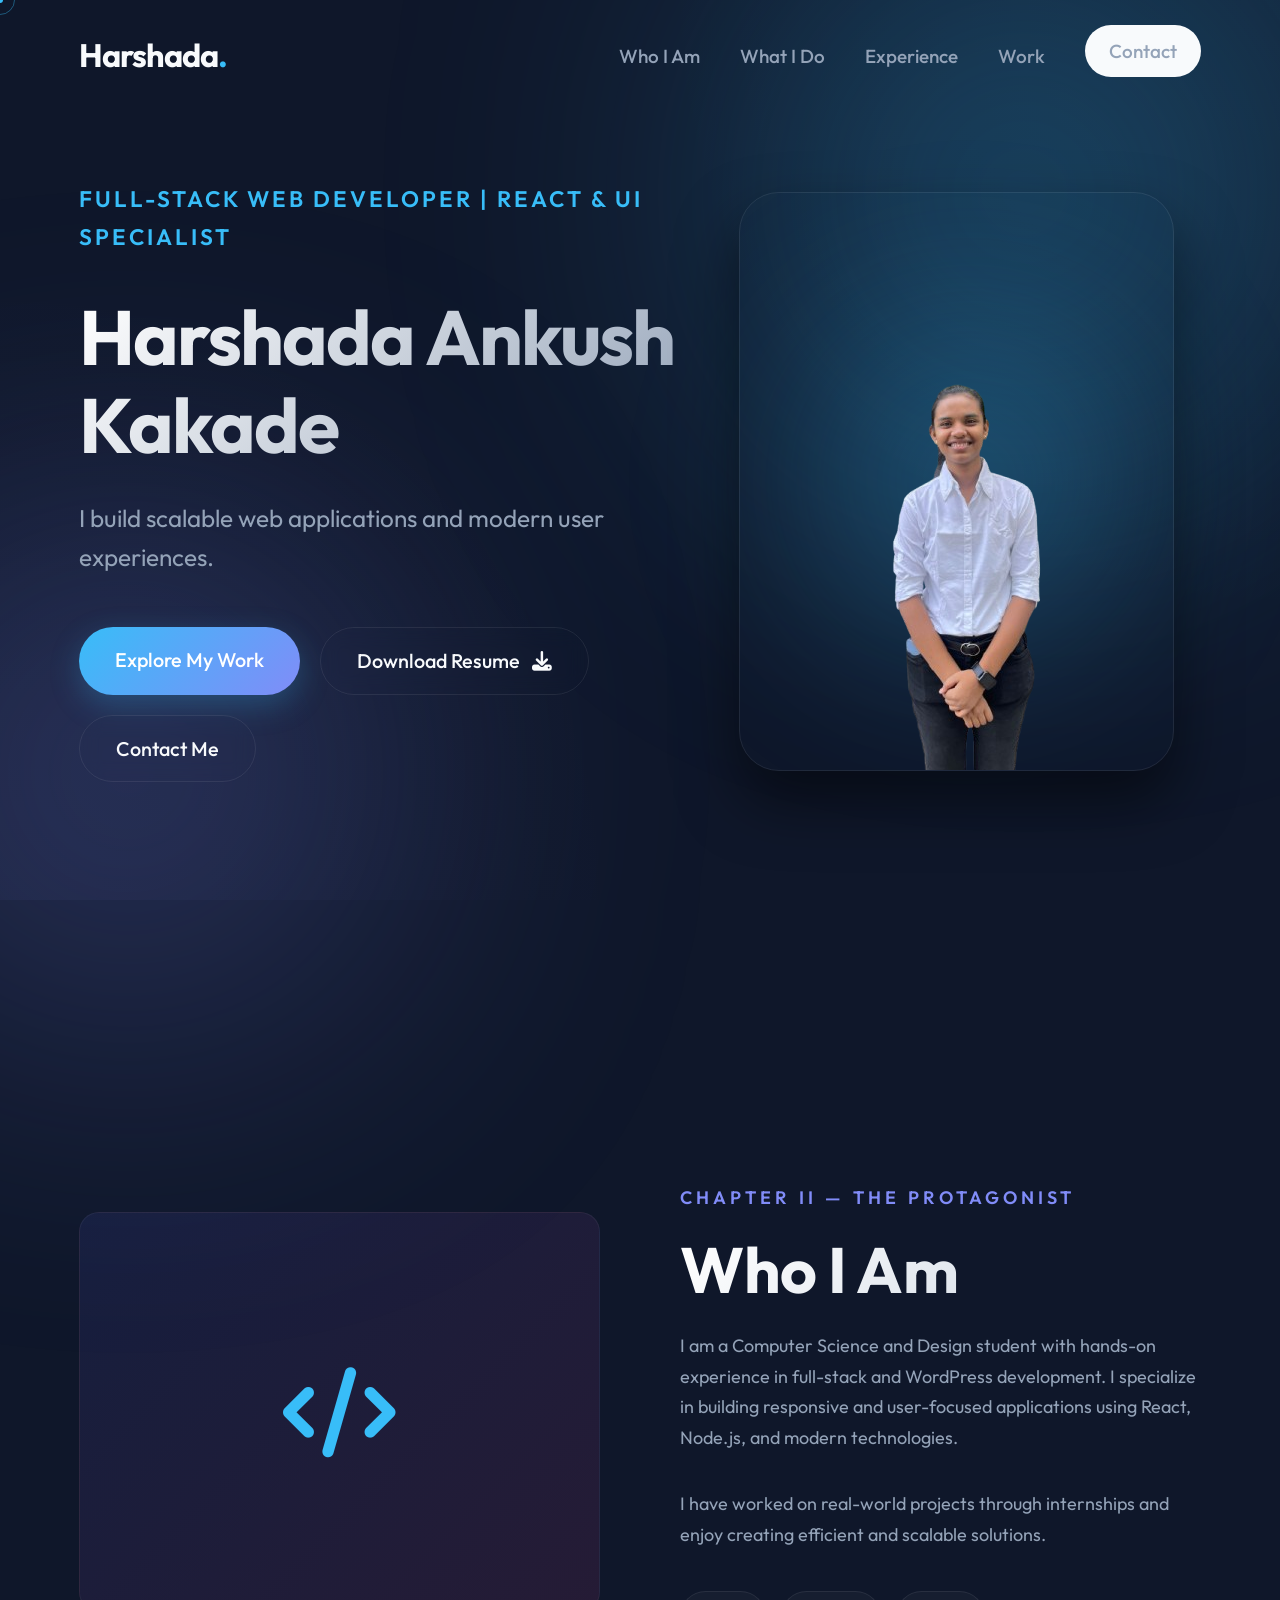
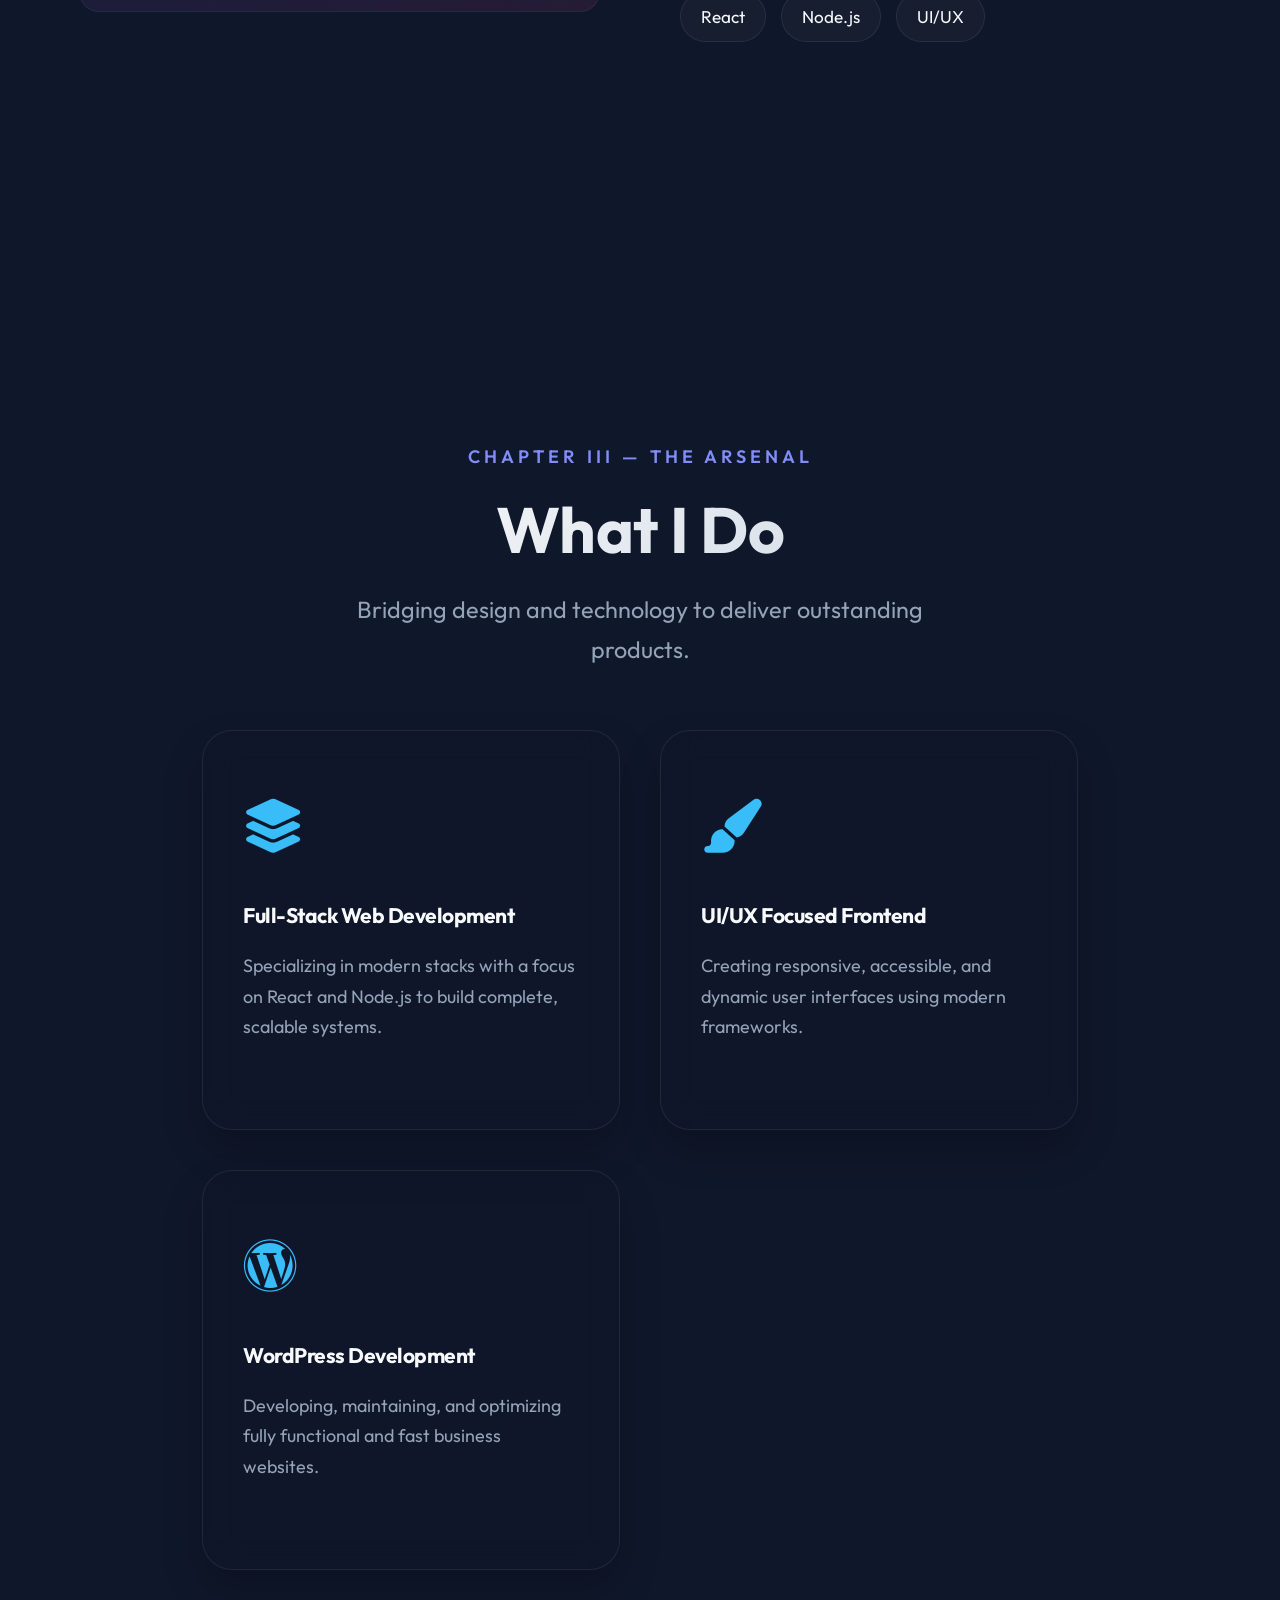
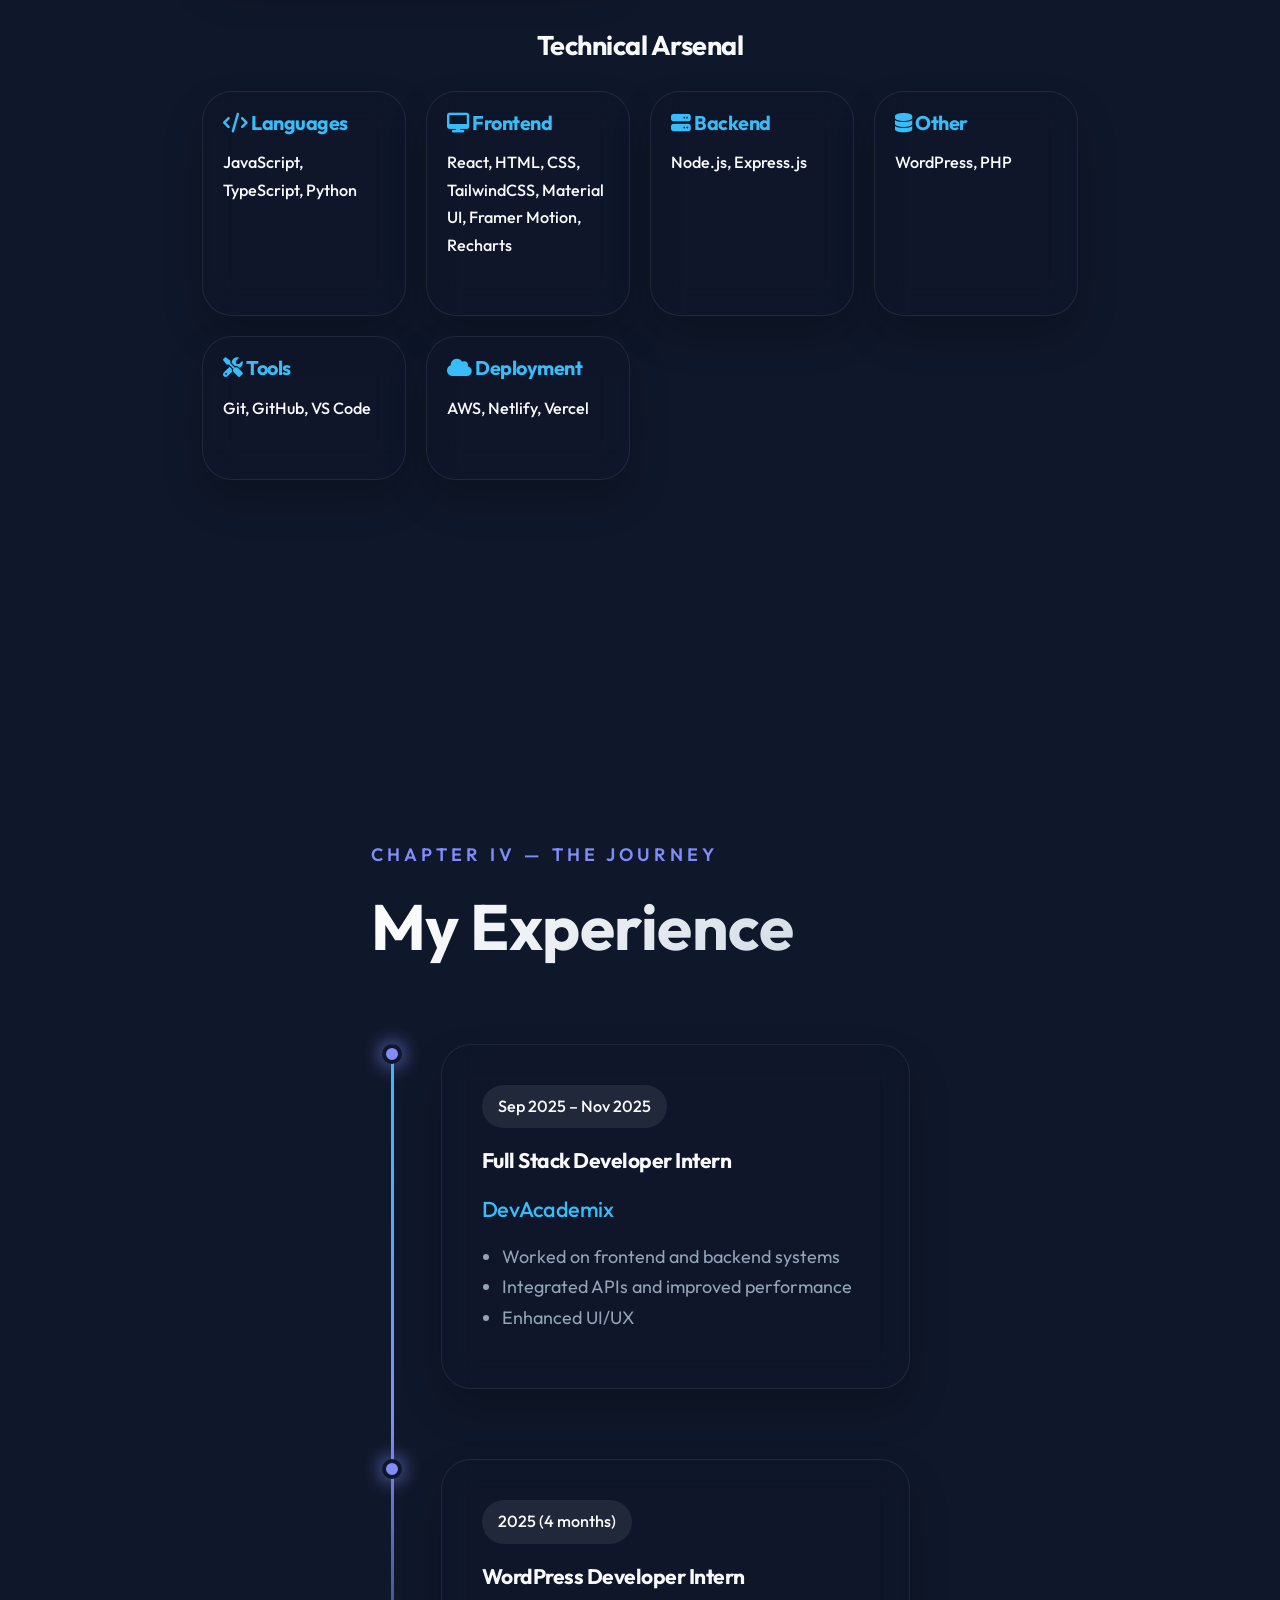
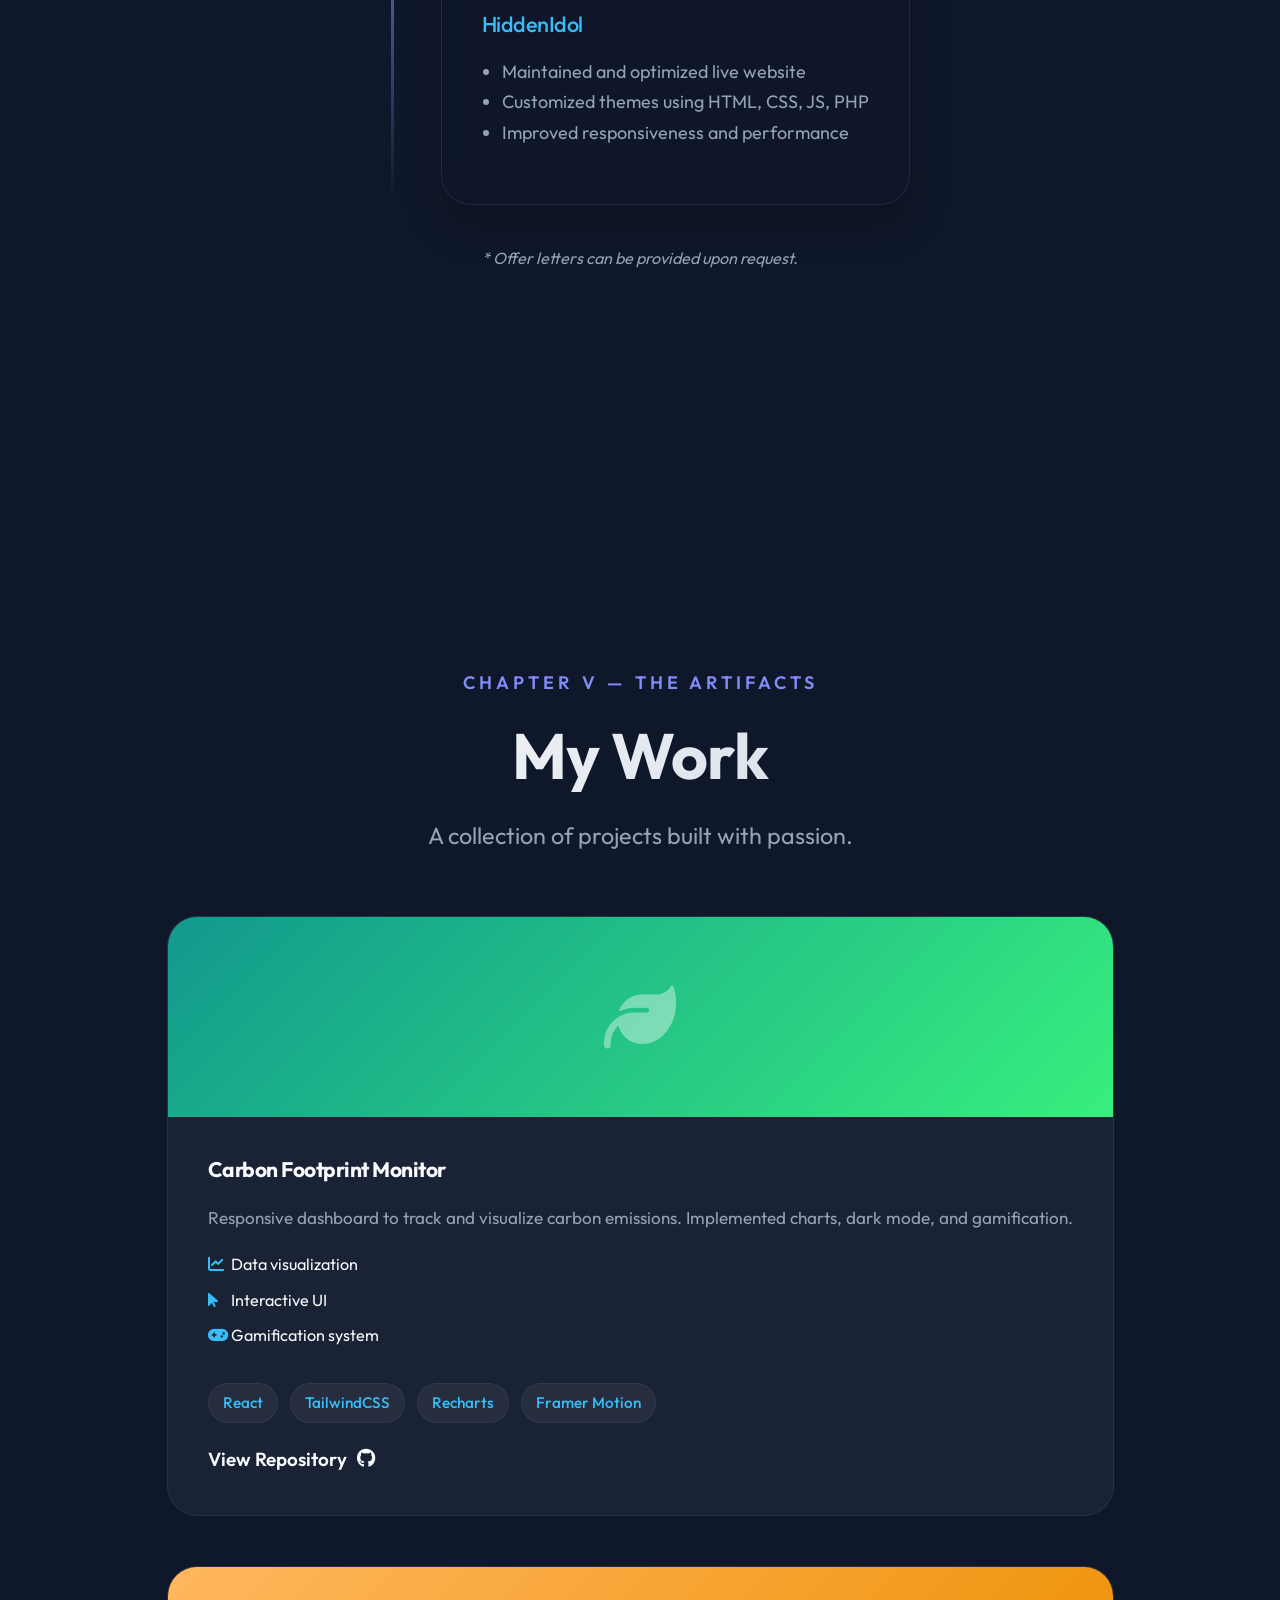
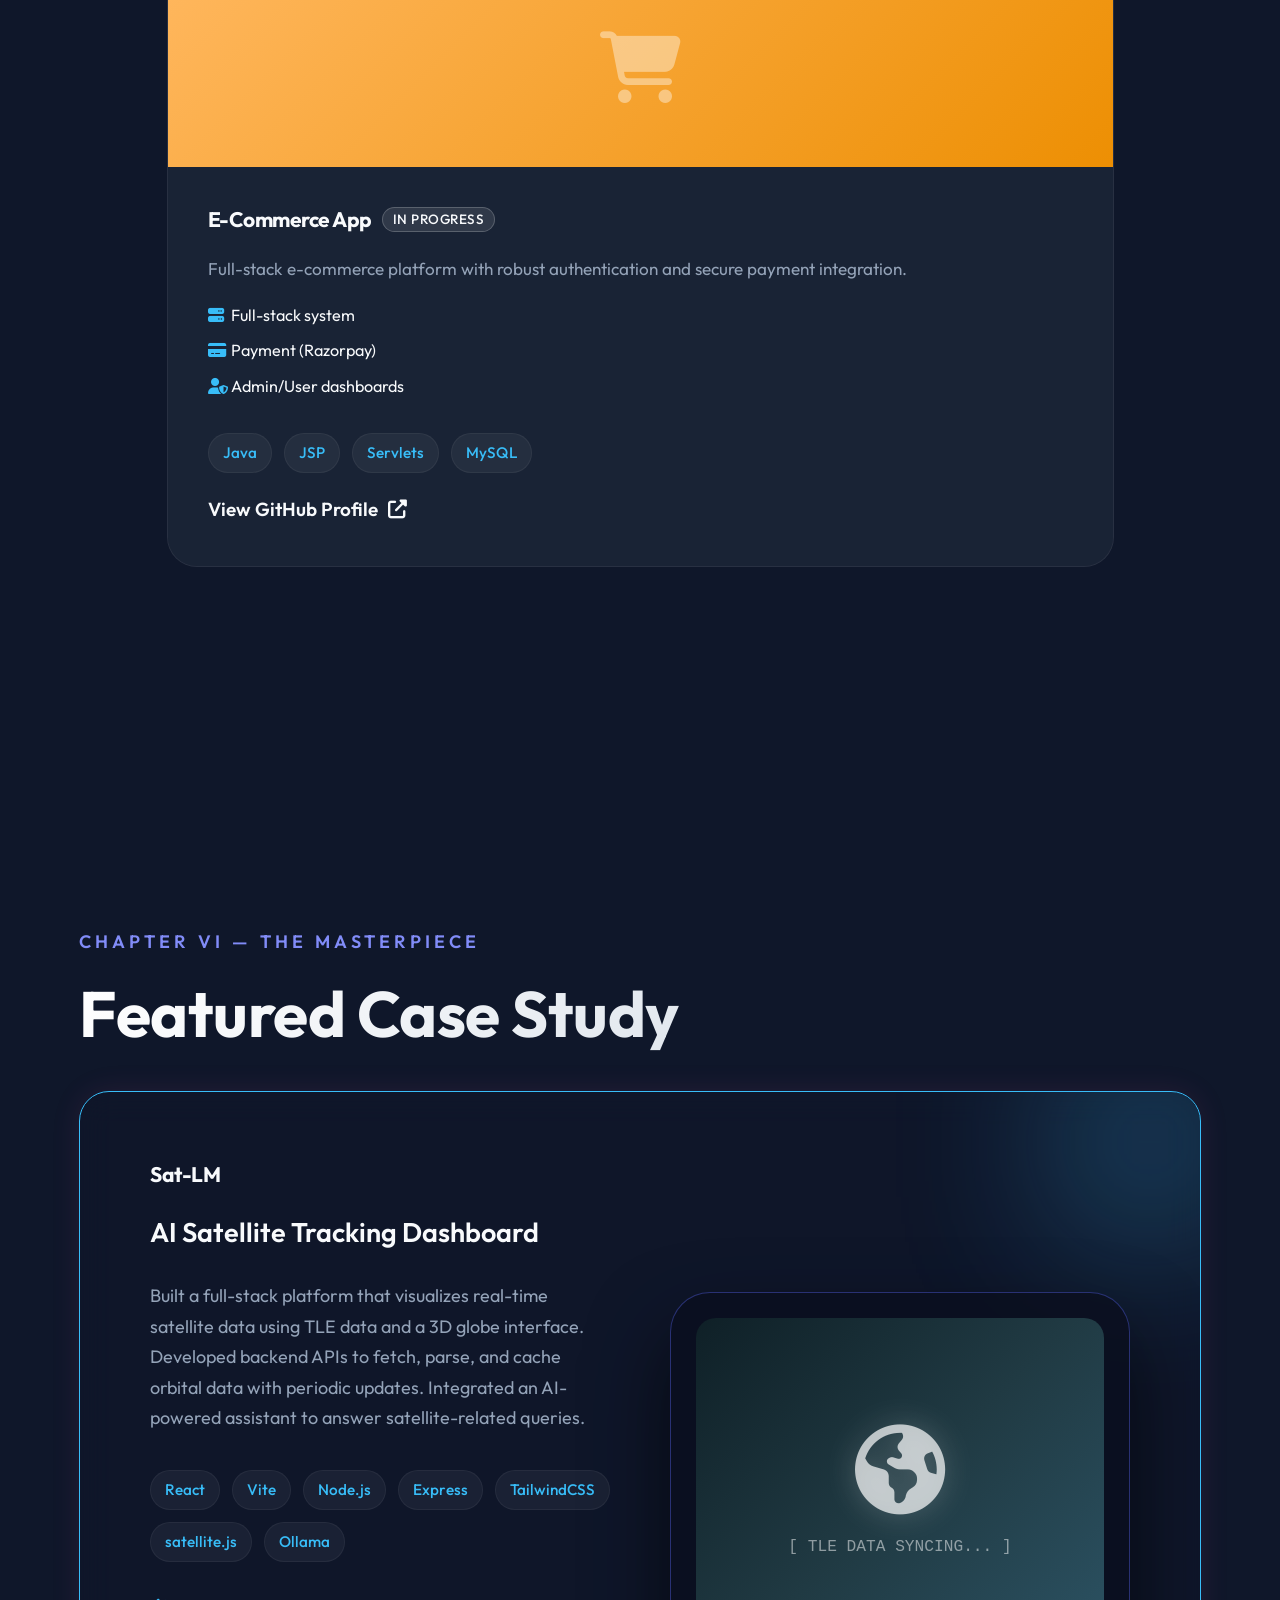
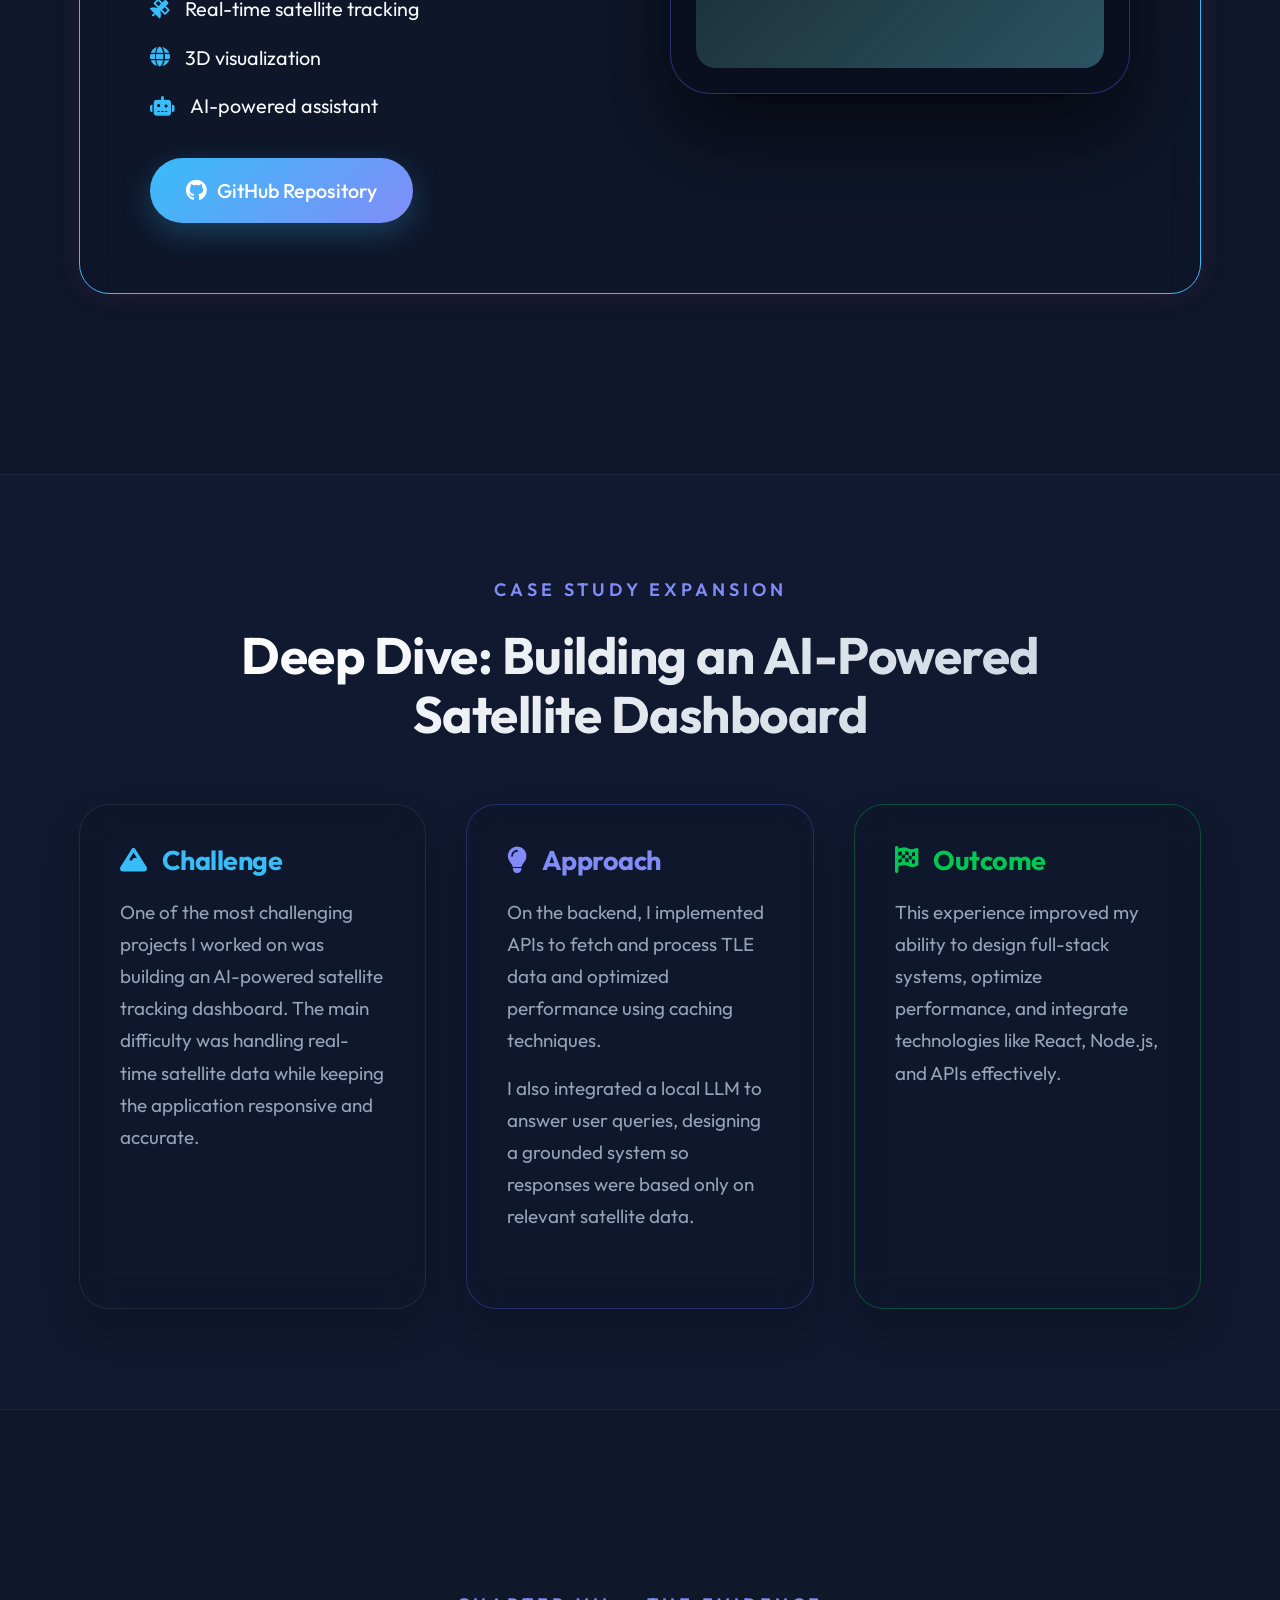
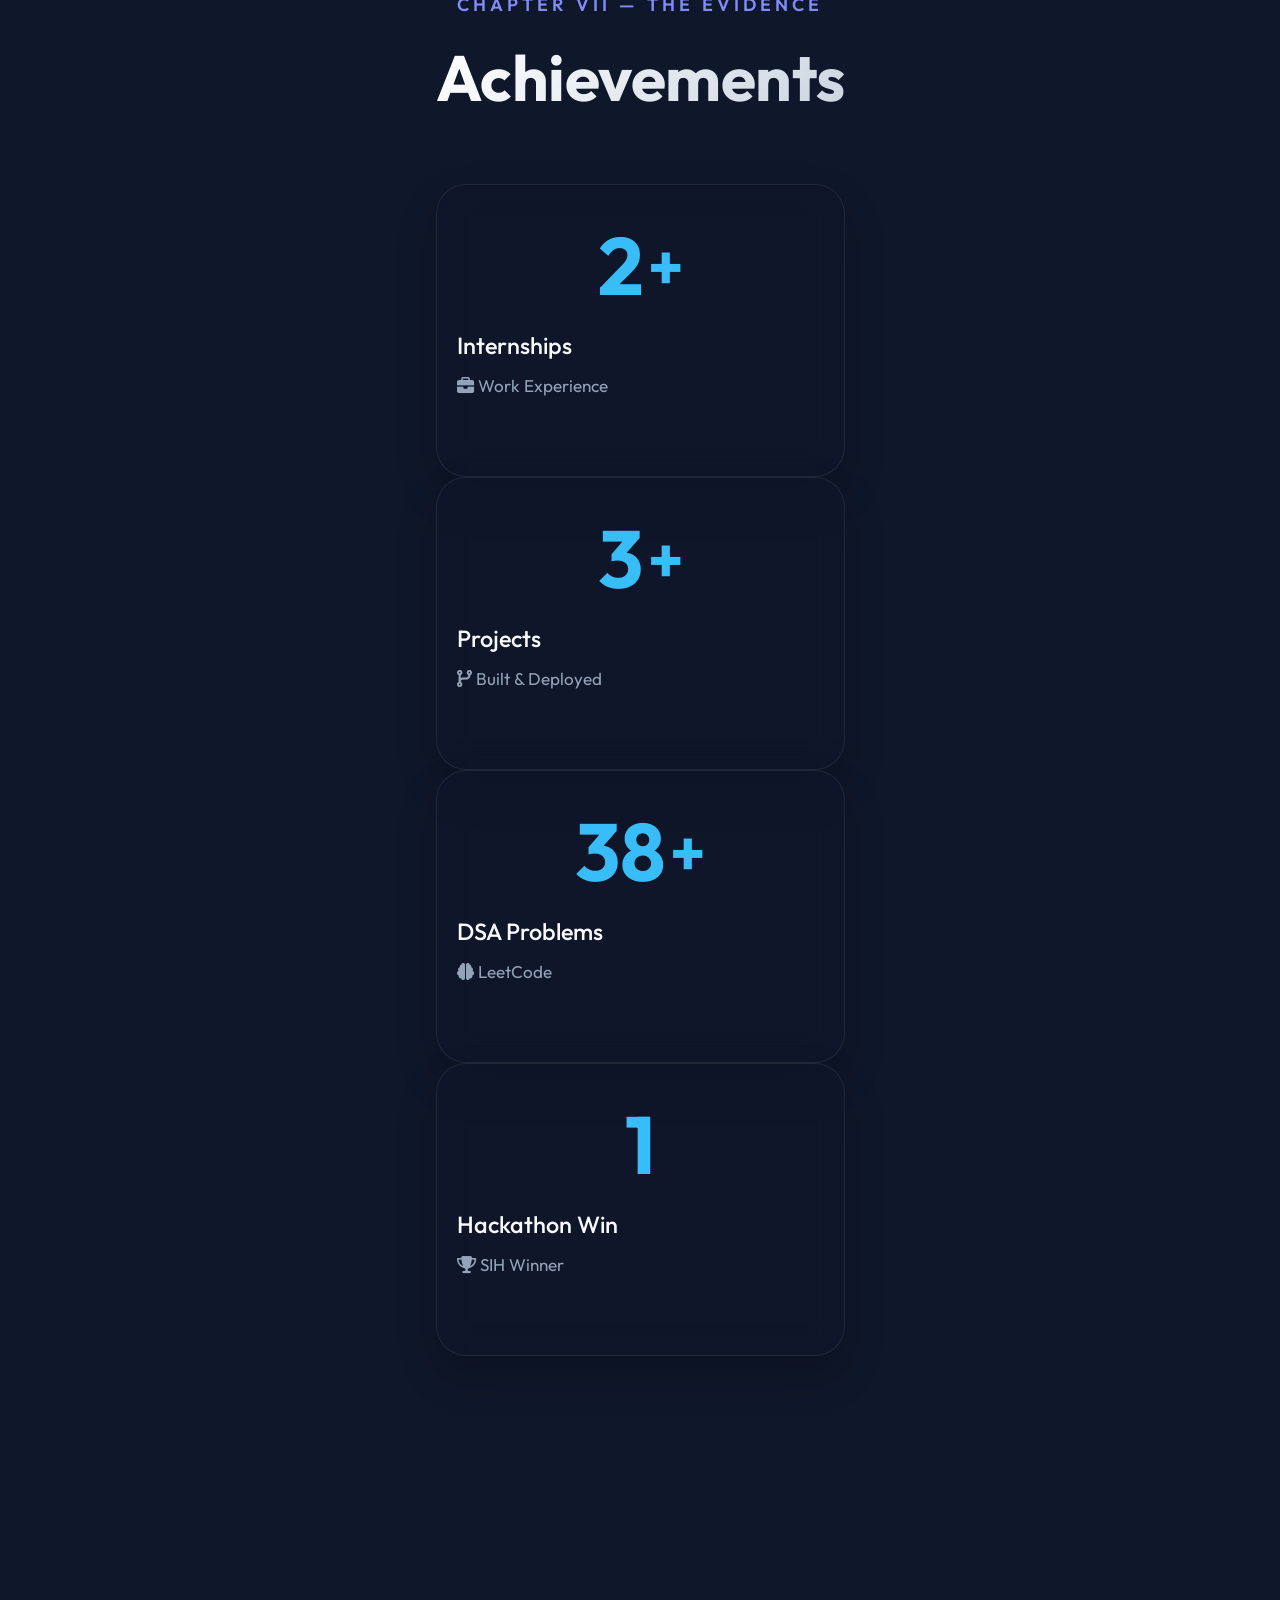
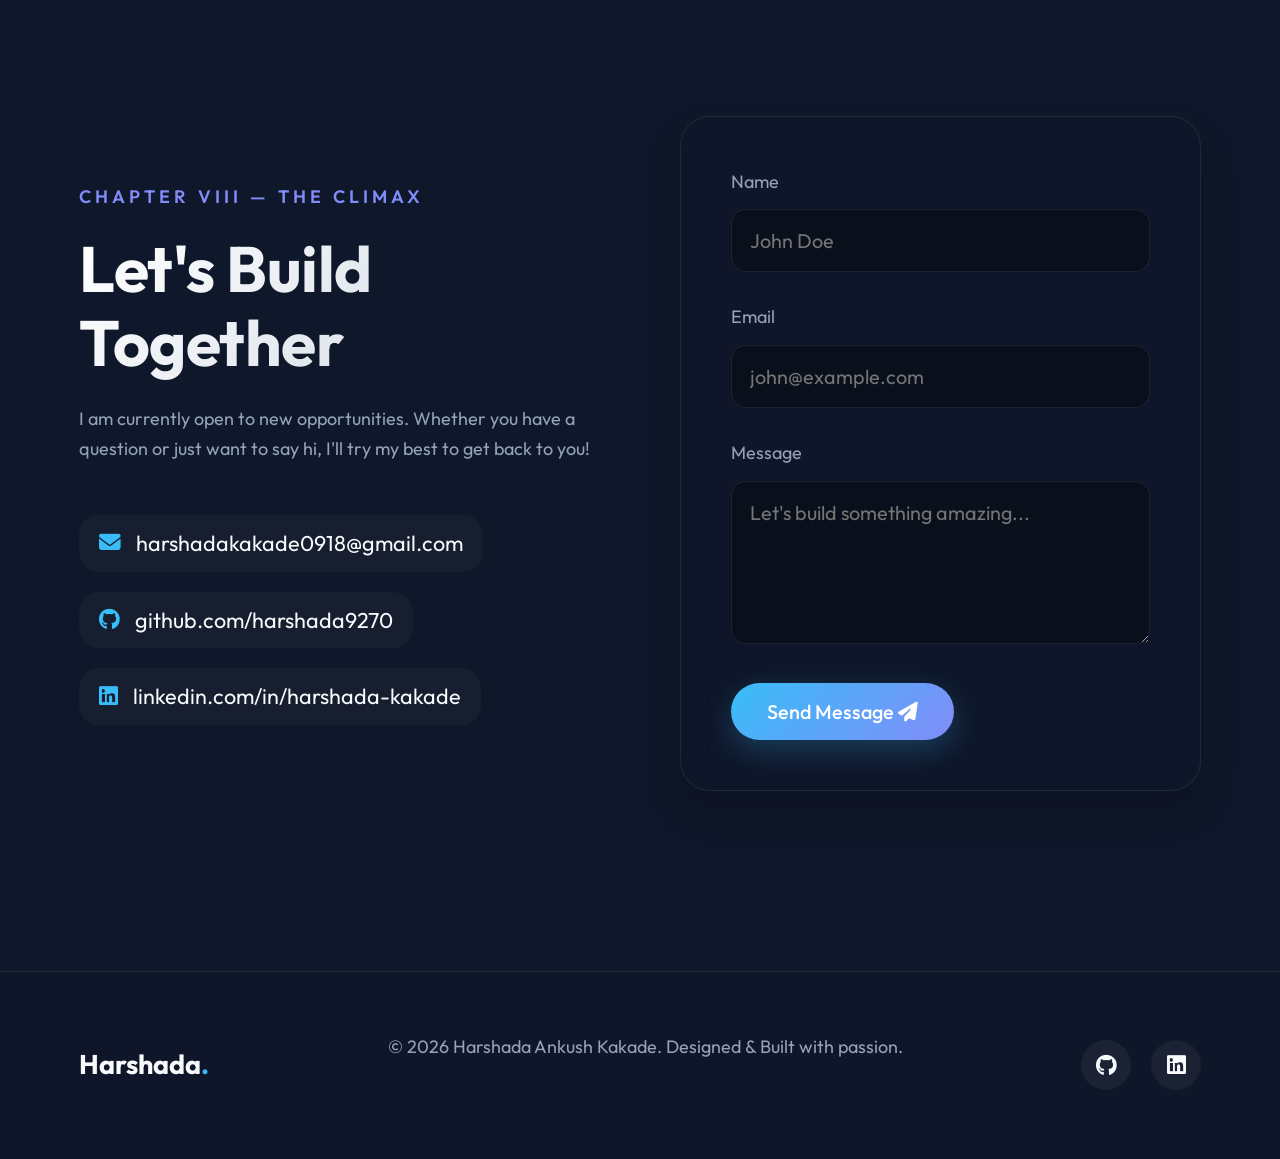
==== index.html @ 06bff492 "Premium scrollytelling UX update" ====
<!DOCTYPE html>
<html lang="en">
<head>
    <meta charset="UTF-8">
    <meta name="viewport" content="width=device-width, initial-scale=1.0">
    <title>Harshada Ankush Kakade | Web Developer</title>
    <meta name="description" content="A scroll-based storytelling portfolio of a modern Full-Stack Web Developer.">
    
    <!-- Google Fonts: Outfit for a modern, sleek look -->
    <link rel="preconnect" href="https://fonts.googleapis.com">
    <link rel="preconnect" href="https://fonts.gstatic.com" crossorigin>
    <link href="https://fonts.googleapis.com/css2?family=Outfit:wght@300;400;500;600;700&display=swap" rel="stylesheet">
    
    <link rel="stylesheet" href="style.css">
    <!-- FontAwesome for standard icons -->
    <link rel="stylesheet" href="https://cdnjs.cloudflare.com/ajax/libs/font-awesome/6.4.0/css/all.min.css">
</head>
<body>

    <!-- Fixed Glassmorphism Navigation -->
    <nav id="navbar">
        <div class="nav-container">
            <a href="#hero" class="nav-logo">Harshada<span>.</span></a>
            <ul class="nav-links">
                <li><a href="#who-i-am">Who I Am</a></li>
                <li><a href="#what-i-do">What I Do</a></li>
                <li><a href="#my-experience">Experience</a></li>
                <li><a href="#my-work">Work</a></li>
                <li><a href="#contact" class="btn-primary-small">Contact</a></li>
            </ul>
            <div class="menu-toggle" id="mobile-menu">
                <i class="fas fa-bars"></i>
            </div>
        </div>
    </nav>

    <main class="story-container">
        
        <!-- 1. Hero Section -->
        <section id="hero" class="section hero-section reveal">
            <div class="container hero-content">
                <div class="hero-text">
                    <p class="subtitle">Full-Stack Web Developer | React & UI Specialist</p>
                    <h1 class="glitch" data-text="Harshada Ankush Kakade">Harshada Ankush Kakade</h1>
                    <p class="hero-desc">I build scalable web applications and modern user experiences.</p>
                    <div class="hero-cta">
                        <a href="#my-work" class="btn-primary">Explore My Work</a>
                        <a href="Resume.pdf" download="Harshada_Kakade_Resume.pdf" class="btn-secondary">Download Resume <i class="fas fa-download" style="margin-left: 8px;"></i></a>
                        <a href="#contact" class="btn-secondary">Contact Me</a>
                    </div>
                </div>
                <div class="hero-image">
                    <div class="image-wrapper">
                        <!-- Using the provided local image -->
                        <img src="photo-removebg-preview.png" alt="Developer Portrait">
                        <div class="backdrop-glow"></div>
                    </div>
                </div>
            </div>
        </section>

        <!-- 2. Who I Am -->
        <section id="who-i-am" class="section who-section reveal">
            <div class="container split-layout">
                <div class="section-image" style="background-image: linear-gradient(135deg, rgba(88, 101, 242, 0.1), rgba(235, 69, 158, 0.1)); border-radius: 20px; display: flex; align-items: center; justify-content: center; min-height: 400px; border: 1px solid rgba(255,255,255,0.05);">
                    <i class="fas fa-code fa-5x" style="color: var(--accent);"></i>
                </div>
                <div class="section-text">
                    <p class="chapter-label">Chapter II &mdash; The Protagonist</p>
                    <h2 class="section-title">Who I Am</h2>
                    <p>I am a Computer Science and Design student with hands-on experience in full-stack and WordPress development. I specialize in building responsive and user-focused applications using React, Node.js, and modern technologies.</p>
                    <p>I have worked on real-world projects through internships and enjoy creating efficient and scalable solutions.</p>
                    <div class="badges">
                        <span class="badge">React</span>
                        <span class="badge">Node.js</span>
                        <span class="badge">UI/UX</span>
                    </div>
                </div>
            </div>
        </section>

        <!-- 3. What I Do -->
        <section id="what-i-do" class="section do-section reveal">
            <div class="container">
                <div class="section-header text-center">
                    <p class="chapter-label">Chapter III &mdash; The Arsenal</p>
                    <h2 class="section-title">What I Do</h2>
                    <p class="section-subtitle">Bridging design and technology to deliver outstanding products.</p>
                </div>
                <div class="grid cards-grid">
                    <div class="service-card glass">
                        <div class="card-icon"><i class="fas fa-layer-group"></i></div>
                        <h3>Full-Stack Web Development</h3>
                        <p>Specializing in modern stacks with a focus on React and Node.js to build complete, scalable systems.</p>
                    </div>
                    <div class="service-card glass">
                        <div class="card-icon"><i class="fas fa-paint-brush"></i></div>
                        <h3>UI/UX Focused Frontend</h3>
                        <p>Creating responsive, accessible, and dynamic user interfaces using modern frameworks.</p>
                    </div>
                    <div class="service-card glass">
                        <div class="card-icon"><i class="fab fa-wordpress"></i></div>
                        <h3>WordPress Development</h3>
                        <p>Developing, maintaining, and optimizing fully functional and fast business websites.</p>
                    </div>
                </div>

                <!-- Technical Skills -->
                <div class="skills-section" style="margin-top: 60px;">
                    <h3 class="subsection-title text-center" style="margin-bottom: 30px; font-family: var(--font-heading); font-size: 1.5rem;">Technical Arsenal</h3>
                    <div class="skills-grid" style="display: grid; grid-template-columns: repeat(auto-fit, minmax(200px, 1fr)); gap: 20px;">
                        <div class="skill-group glass" style="padding: 20px;">
                            <h4 style="color: var(--accent); margin-bottom: 15px; font-size: 1.1rem;"><i class="fas fa-code"></i> Languages</h4>
                            <p style="font-size: 0.9rem; color: var(--text-main); font-weight: 500;">JavaScript, TypeScript, Python</p>
                        </div>
                        <div class="skill-group glass" style="padding: 20px;">
                            <h4 style="color: var(--accent); margin-bottom: 15px; font-size: 1.1rem;"><i class="fas fa-desktop"></i> Frontend</h4>
                            <p style="font-size: 0.9rem; color: var(--text-main); font-weight: 500;">React, HTML, CSS, TailwindCSS, Material UI, Framer Motion, Recharts</p>
                        </div>
                        <div class="skill-group glass" style="padding: 20px;">
                            <h4 style="color: var(--accent); margin-bottom: 15px; font-size: 1.1rem;"><i class="fas fa-server"></i> Backend</h4>
                            <p style="font-size: 0.9rem; color: var(--text-main); font-weight: 500;">Node.js, Express.js</p>
                        </div>
                        <div class="skill-group glass" style="padding: 20px;">
                            <h4 style="color: var(--accent); margin-bottom: 15px; font-size: 1.1rem;"><i class="fas fa-database"></i> Other</h4>
                            <p style="font-size: 0.9rem; color: var(--text-main); font-weight: 500;">WordPress, PHP</p>
                        </div>
                        <div class="skill-group glass" style="padding: 20px;">
                            <h4 style="color: var(--accent); margin-bottom: 15px; font-size: 1.1rem;"><i class="fas fa-tools"></i> Tools</h4>
                            <p style="font-size: 0.9rem; color: var(--text-main); font-weight: 500;">Git, GitHub, VS Code</p>
                        </div>
                        <div class="skill-group glass" style="padding: 20px;">
                            <h4 style="color: var(--accent); margin-bottom: 15px; font-size: 1.1rem;"><i class="fas fa-cloud"></i> Deployment</h4>
                            <p style="font-size: 0.9rem; color: var(--text-main); font-weight: 500;">AWS, Netlify, Vercel</p>
                        </div>
                    </div>
                </div>
            </div>
        </section>

        <!-- 4. My Experience -->
        <section id="my-experience" class="section exp-section reveal">
            <div class="container">
                <div class="section-header">
                    <p class="chapter-label">Chapter IV &mdash; The Journey</p>
                    <h2 class="section-title">My Experience</h2>
                </div>
                <div class="timeline">
                    <div class="timeline-item">
                        <div class="timeline-dot"></div>
                        <div class="timeline-content glass">
                            <span class="timeline-date">Sep 2025 – Nov 2025</span>
                            <h3>Full Stack Developer Intern</h3>
                            <h4>DevAcademix</h4>
                            <ul style="list-style-type: disc; margin-left: 20px; color: var(--text-muted); margin-bottom: 15px; margin-top: 15px;">
                                <li>Worked on frontend and backend systems</li>
                                <li>Integrated APIs and improved performance</li>
                                <li>Enhanced UI/UX</li>
                            </ul>
                        </div>
                    </div>
                    <div class="timeline-item">
                        <div class="timeline-dot"></div>
                        <div class="timeline-content glass">
                            <span class="timeline-date">2025 (4 months)</span>
                            <h3>WordPress Developer Intern</h3>
                            <h4>HiddenIdol</h4>
                            <ul style="list-style-type: disc; margin-left: 20px; color: var(--text-muted); margin-bottom: 15px; margin-top: 15px;">
                                <li>Maintained and optimized live website</li>
                                <li>Customized themes using HTML, CSS, JS, PHP</li>
                                <li>Improved responsiveness and performance</li>
                            </ul>
                        </div>
                    </div>
                </div>
                <p style="text-align: center; margin-top: 40px; font-style: italic; color: var(--text-muted); font-size: 0.9rem;">
                    * Offer letters can be provided upon request.
                </p>
            </div>
        </section>

        <!-- 5. My Work -->
        <section id="my-work" class="section work-section reveal">
            <div class="container">
                <div class="section-header text-center">
                    <p class="chapter-label">Chapter V &mdash; The Artifacts</p>
                    <h2 class="section-title">My Work</h2>
                    <p class="section-subtitle">A collection of projects built with passion.</p>
                </div>
                <div class="project-grid">
                    <!-- Project 1 -->
                    <div class="project-card" style="display: flex; flex-direction: column;">
                        <div class="project-img placeholder-gradient-1" style="background: linear-gradient(135deg, #11998e 0%, #38ef7d 100%); display: flex; align-items: center; justify-content: center; height: 200px;"><i class="fas fa-leaf fa-4x" style="color: rgba(255,255,255,0.4)"></i></div>
                        <div class="project-info" style="flex: 1; display: flex; flex-direction: column;">
                            <h3>Carbon Footprint Monitor</h3>
                            <p style="font-size: 0.95rem; line-height: 1.5; margin-bottom: 20px;">Responsive dashboard to track and visualize carbon emissions. Implemented charts, dark mode, and gamification.</p>
                            
                            <ul style="list-style-type: none; margin-bottom: 25px; font-size: 0.9rem; flex: 1;">
                                <li style="margin-bottom: 8px;"><i class="fas fa-chart-line" style="color: var(--accent); width: 20px;"></i> Data visualization</li>
                                <li style="margin-bottom: 8px;"><i class="fas fa-mouse-pointer" style="color: var(--accent); width: 20px;"></i> Interactive UI</li>
                                <li style="margin-bottom: 8px;"><i class="fas fa-gamepad" style="color: var(--accent); width: 20px;"></i> Gamification system</li>
                            </ul>

                            <div class="tech-stack" style="margin-bottom: 20px;">
                                <span>React</span><span>TailwindCSS</span><span>Recharts</span><span>Framer Motion</span>
                            </div>
                            <a href="https://github.com/harshada9270/Carbon_footprint_monitor" target="_blank" rel="noopener noreferrer" class="view-link">View Repository <i class="fab fa-github"></i></a>
                        </div>
                    </div>
                    <!-- Project 2 -->
                    <div class="project-card" style="display: flex; flex-direction: column;">
                        <div class="project-img placeholder-gradient-2" style="background: linear-gradient(135deg, #FFB75E 0%, #ED8F03 100%); display: flex; align-items: center; justify-content: center; height: 200px;"><i class="fas fa-shopping-cart fa-4x" style="color: rgba(255,255,255,0.4)"></i></div>
                        <div class="project-info" style="flex: 1; display: flex; flex-direction: column;">
                            <h3 style="display: flex; flex-wrap: wrap; gap: 10px; align-items: center;">E-Commerce App <span style="font-size: 0.75rem; background: rgba(255,255,255,0.1); padding: 4px 10px; border-radius: 20px; font-weight: 500; font-family: var(--font-body); letter-spacing: 0.5px; border: 1px solid rgba(255,255,255,0.2);">IN PROGRESS</span></h3>
                            <p style="font-size: 0.95rem; line-height: 1.5; margin-bottom: 20px;">Full-stack e-commerce platform with robust authentication and secure payment integration.</p>
                            
                            <ul style="list-style-type: none; margin-bottom: 25px; font-size: 0.9rem; flex: 1;">
                                <li style="margin-bottom: 8px;"><i class="fas fa-server" style="color: var(--accent); width: 20px;"></i> Full-stack system</li>
                                <li style="margin-bottom: 8px;"><i class="fas fa-credit-card" style="color: var(--accent); width: 20px;"></i> Payment (Razorpay)</li>
                                <li style="margin-bottom: 8px;"><i class="fas fa-user-shield" style="color: var(--accent); width: 20px;"></i> Admin/User dashboards</li>
                            </ul>

                            <div class="tech-stack" style="margin-bottom: 20px;">
                                <span>Java</span><span>JSP</span><span>Servlets</span><span>MySQL</span>
                            </div>
                            <a href="https://github.com/harshada9270" target="_blank" rel="noopener noreferrer" class="view-link">View GitHub Profile <i class="fas fa-external-link-alt"></i></a>
                        </div>
                    </div>
                </div>
            </div>
        </section>

        <!-- 6. Featured Project Case Study -->
        <section id="featured-project" class="section featured-section reveal">
            <div class="container">
                <div class="section-header">
                    <p class="chapter-label">Chapter VI &mdash; The Masterpiece</p>
                    <h2 class="section-title">Featured Case Study</h2>
                </div>
                <div class="case-study-card glass" style="border: 1px solid var(--accent); position: relative; overflow: hidden; box-shadow: 0 0 30px rgba(235, 69, 158, 0.1);">
                    <!-- Subtle glow effect inside the card to highlight it -->
                    <div style="position: absolute; top: -50px; right: -50px; width: 200px; height: 200px; background: var(--accent); filter: blur(80px); opacity: 0.25; pointer-events: none;"></div>
                    
                    <div class="case-study-content" style="position: relative; z-index: 2;">
                        <h3>Sat-LM</h3>
                        <p class="case-highlight">AI Satellite Tracking Dashboard</p>
                        <p>Built a full-stack platform that visualizes real-time satellite data using TLE data and a 3D globe interface. Developed backend APIs to fetch, parse, and cache orbital data with periodic updates. Integrated an AI-powered assistant to answer satellite-related queries.</p>
                        
                        <div class="tech-stack" style="margin: 25px 0;">
                            <span>React</span><span>Vite</span><span>Node.js</span><span>Express</span><span>TailwindCSS</span><span>satellite.js</span><span>Ollama</span>
                        </div>

                        <ul class="case-features" style="margin-bottom: 35px;">
                            <li><i class="fas fa-satellite"></i> Real-time satellite tracking</li>
                            <li><i class="fas fa-globe"></i> 3D visualization</li>
                            <li><i class="fas fa-robot"></i> AI-powered assistant</li>
                        </ul>
                        <a href="https://github.com/harshada9270/Sat_LM" target="_blank" rel="noopener noreferrer" class="btn-primary" style="display: inline-flex; align-items: center; gap: 10px;">
                            <i class="fab fa-github" style="font-size: 1.2rem;"></i> GitHub Repository
                        </a>
                    </div>
                    <div class="case-study-visual" style="position: relative; z-index: 2;">
                        <div class="mockup-frame" style="background: rgba(10, 15, 30, 0.8); border: 1px solid rgba(88, 101, 242, 0.4);">
                           <div class="mockup-screen" style="background: linear-gradient(135deg, #0f2027 0%, #203a43 50%, #2c5364 100%); flex-direction: column; height: 350px;">
                                <i class="fas fa-globe-americas fa-5x" style="color: rgba(255,255,255,0.7); animation: float 4s ease-in-out infinite; margin-bottom: 20px; filter: drop-shadow(0 0 15px rgba(255,255,255,0.3));"></i>
                                <span style="font-family: monospace; font-size: 0.9rem; color: rgba(255,255,255,0.5);">[ TLE DATA SYNCING... ]</span>
                           </div>
                        </div>
                    </div>
                </div>
            </div>
        </section>

        <!-- Deep Dive Section (Sat-LM) -->
        <section id="deep-dive" class="section deep-dive-section reveal" style="padding: 100px 0; background: rgba(88, 101, 242, 0.03); border-top: 1px solid rgba(255,255,255,0.05); border-bottom: 1px solid rgba(255,255,255,0.05);">
            <div class="container">
                <div class="section-header text-center" style="max-width: 800px; margin: 0 auto 60px;">
                    <p class="chapter-label">Case Study Expansion</p>
                    <h2 class="section-title" style="font-size: clamp(2.2rem, 4vw, 3rem);">Deep Dive: Building an AI-Powered Satellite Dashboard</h2>
                </div>
                
                <div class="deep-dive-grid" style="display: grid; grid-template-columns: repeat(auto-fit, minmax(300px, 1fr)); gap: 40px;">
                    
                    <!-- Challenge -->
                    <div class="dive-card glass reveal" style="padding: 40px; position: relative; transition-delay: 0.1s;">
                        <h3 style="color: var(--accent); margin-bottom: 20px; font-size: 1.5rem; display: flex; align-items: center; gap: 15px;">
                            <i class="fas fa-mountain"></i> Challenge
                        </h3>
                        <p style="font-size: 1.05rem; line-height: 1.7;">One of the most challenging projects I worked on was building an AI-powered satellite tracking dashboard. The main difficulty was handling real-time satellite data while keeping the application responsive and accurate.</p>
                    </div>

                    <!-- Approach -->
                    <div class="dive-card glass reveal" style="padding: 40px; position: relative; border-color: rgba(88, 101, 242, 0.3); transition-delay: 0.3s;">
                        <h3 style="color: var(--accent-secondary); margin-bottom: 20px; font-size: 1.5rem; display: flex; align-items: center; gap: 15px;">
                            <i class="fas fa-lightbulb"></i> Approach
                        </h3>
                        <p style="font-size: 1.05rem; line-height: 1.7; margin-bottom: 15px;">On the backend, I implemented APIs to fetch and process TLE data and optimized performance using caching techniques.</p>
                        <p style="font-size: 1.05rem; line-height: 1.7;">I also integrated a local LLM to answer user queries, designing a grounded system so responses were based only on relevant satellite data.</p>
                    </div>

                    <!-- Outcome -->
                    <div class="dive-card glass reveal" style="padding: 40px; position: relative; border-color: rgba(0, 200, 83, 0.3); transition-delay: 0.5s;">
                        <h3 style="color: #00c853; margin-bottom: 20px; font-size: 1.5rem; display: flex; align-items: center; gap: 15px;">
                            <i class="fas fa-flag-checkered"></i> Outcome
                        </h3>
                        <p style="font-size: 1.05rem; line-height: 1.7;">This experience improved my ability to design full-stack systems, optimize performance, and integrate technologies like React, Node.js, and APIs effectively.</p>
                    </div>

                </div>
            </div>
        </section>

        <!-- 7. Achievements & Proof -->
        <section id="achievements" class="section achievements-section reveal">
            <div class="container">
                <div class="section-header text-center">
                    <p class="chapter-label">Chapter VII &mdash; The Evidence</p>
                    <h2 class="section-title">Achievements</h2>
                </div>
                <div class="stats-grid" style="grid-template-columns: repeat(auto-fit, minmax(240px, 1fr)); gap: 40px;">
                    <div class="stat-card glass" style="padding: 40px 20px; transition: transform 0.4s ease, box-shadow 0.4s ease; border-radius: 30px;">
                        <div style="display: flex; align-items: center; justify-content: center; gap: 5px; margin-bottom: 20px;">
                            <h3 class="counter" data-target="2" style="font-size: 4.5rem; color: var(--accent); line-height: 1; margin: 0;">0</h3><h3 style="color: var(--accent); font-size: 3.5rem; line-height: 1; margin: 0;">+</h3>
                        </div>
                        <p style="font-weight: 500; font-size: 1.3rem; color: var(--text-main); margin-bottom: 5px;">Internships</p>
                        <p style="color: var(--text-muted); font-size: 0.95rem;"><i class="fas fa-briefcase"></i> Work Experience</p>
                    </div>
                    <div class="stat-card glass" style="padding: 40px 20px; transition: transform 0.4s ease, box-shadow 0.4s ease; border-radius: 30px;">
                        <div style="display: flex; align-items: center; justify-content: center; gap: 5px; margin-bottom: 20px;">
                            <h3 class="counter" data-target="3" style="font-size: 4.5rem; color: var(--accent); line-height: 1; margin: 0;">0</h3><h3 style="color: var(--accent); font-size: 3.5rem; line-height: 1; margin: 0;">+</h3>
                        </div>
                        <p style="font-weight: 500; font-size: 1.3rem; color: var(--text-main); margin-bottom: 5px;">Projects</p>
                        <p style="color: var(--text-muted); font-size: 0.95rem;"><i class="fas fa-code-branch"></i> Built & Deployed</p>
                    </div>
                    <div class="stat-card glass" style="padding: 40px 20px; transition: transform 0.4s ease, box-shadow 0.4s ease; border-radius: 30px;">
                        <div style="display: flex; align-items: center; justify-content: center; gap: 5px; margin-bottom: 20px;">
                            <h3 class="counter" data-target="100" style="font-size: 4.5rem; color: var(--accent); line-height: 1; margin: 0;">0</h3><h3 style="color: var(--accent); font-size: 3.5rem; line-height: 1; margin: 0;">+</h3>
                        </div>
                        <p style="font-weight: 500; font-size: 1.3rem; color: var(--text-main); margin-bottom: 5px;">DSA Problems</p>
                        <p style="color: var(--text-muted); font-size: 0.95rem;"><i class="fas fa-brain"></i> LeetCode</p>
                    </div>
                    <div class="stat-card glass" style="padding: 40px 20px; transition: transform 0.4s ease, box-shadow 0.4s ease; border-radius: 30px;">
                        <div style="display: flex; align-items: center; justify-content: center; gap: 5px; margin-bottom: 20px;">
                            <h3 class="counter" data-target="1" style="font-size: 4.5rem; color: var(--accent); line-height: 1; margin: 0;">0</h3>
                        </div>
                        <p style="font-weight: 500; font-size: 1.3rem; color: var(--text-main); margin-bottom: 5px;">Hackathon Win</p>
                        <p style="color: var(--text-muted); font-size: 0.95rem;"><i class="fas fa-trophy"></i> SIH Winner</p>
                    </div>
                </div>
            </div>
        </section>

        <!-- 8. Contact -->
        <section id="contact" class="section contact-section reveal">
            <div class="container split-layout">
                <div class="contact-text">
                    <p class="chapter-label">Chapter VIII &mdash; The Climax</p>
                    <h2 class="section-title">Let's Build Together</h2>
                    <p>I am currently open to new opportunities. Whether you have a question or just want to say hi, I'll try my best to get back to you!</p>
                    <div class="contact-info">
                        <a href="mailto:harshadakakade0918@gmail.com" class="contact-link"><i class="fas fa-envelope"></i> harshadakakade0918@gmail.com</a>
                        <a href="https://github.com/harshada9270" target="_blank" rel="noopener noreferrer" class="contact-link"><i class="fab fa-github"></i> github.com/harshada9270</a>
                        <a href="https://www.linkedin.com/in/harshada-kakade-854964281/" target="_blank" rel="noopener noreferrer" class="contact-link"><i class="fab fa-linkedin"></i> linkedin.com/in/harshada-kakade</a>
                    </div>
                </div>
                <div class="contact-form glass">
                    <form id="form">
                        <div class="form-group">
                            <label for="name">Name</label>
                            <input type="text" id="name" required placeholder="John Doe">
                        </div>
                        <div class="form-group">
                            <label for="email">Email</label>
                            <input type="email" id="email" required placeholder="john@example.com">
                        </div>
                        <div class="form-group">
                            <label for="message">Message</label>
                            <textarea id="message" rows="5" required placeholder="Let's build something amazing..."></textarea>
                        </div>
                        <button type="submit" class="btn-primary w-100">Send Message <i class="fas fa-paper-plane"></i></button>
                    </form>
                </div>
            </div>
        </section>

    </main>

    <!-- 9. Footer -->
    <footer>
        <div class="container">
            <div class="footer-content">
                <div class="footer-logo">Harshada<span>.</span></div>
                <p>&copy; 2026 Harshada Ankush Kakade. Designed & Built with passion.</p>
                <div class="footer-socials">
                    <a href="https://github.com/harshada9270" target="_blank"><i class="fab fa-github"></i></a>
                    <a href="https://www.linkedin.com/in/harshada-kakade-854964281/" target="_blank"><i class="fab fa-linkedin"></i></a>
                </div>
            </div>
        </div>
    </footer>

    <!-- Custom Cursor DOM -->
    <div class="cursor-dot"></div>
    <div class="cursor-outline"></div>
    <script src="script.js"></script>
</body>
</html>
---- style.css ----
/* =========================================================================
   STYLE.CSS - PREMIUM TIER DESIGN (#0f172a theme)
   ========================================================================= */

:root {
    /* Color Palette - Premium Slate/Sky */
    --bg-color: #0f172a;
    --bg-surface: rgba(30, 41, 59, 0.5);
    --text-main: #f8fafc;
    --text-muted: #94a3b8;
    --accent: #38bdf8; /* Vibrant Sky */
    --accent-secondary: #818cf8; /* Deep Indigo */
    --glass-border: rgba(255, 255, 255, 0.08);
    --glass-bg: rgba(15, 23, 42, 0.6);
    
    /* Typography */
    --font-heading: 'Outfit', sans-serif;
    --font-body: 'Outfit', sans-serif;
    
    /* Spacing */
    --section-pad: 180px 0; /* Huge spacing for premium feel */
    --container-max: 1250px;
    
    /* Transitions (Premium Scrollytelling Ease) */
    --transition-fast: 0.5s ease-in-out;
    --transition-smooth: 1.2s ease-in-out;
}

/* Base Styles */
* {
    margin: 0;
    padding: 0;
    box-sizing: border-box;
}

html {
    scroll-behavior: smooth;
    font-size: 18px; /* Bump base font size */
}

body {
    background-color: var(--bg-color);
    color: var(--text-main);
    font-family: var(--font-body);
    line-height: 1.7;
    overflow-x: hidden;
    position: relative;
    /* Smooth radial transition between sections (no hard breaks) */
    background-image: radial-gradient(circle at top right, rgba(56, 189, 248, 0.05), transparent 40%),
                      radial-gradient(circle at bottom left, rgba(129, 140, 248, 0.05), transparent 40%);
    background-attachment: fixed;
}

/* Base subtle glowing background shapes for Parallax effect */
body::before, body::after {
    content: '';
    position: fixed;
    border-radius: 50%;
    filter: blur(150px);
    z-index: -1;
    pointer-events: none;
    opacity: 0.5;
    transition: transform 0.5s ease-out; /* Prepared for JS parallax if needed */
}

body::before {
    top: -15vw;
    right: -10vw;
    width: 60vw;
    height: 60vw;
    background: radial-gradient(circle, var(--accent) 0%, transparent 70%);
}

body::after {
    bottom: -15vw;
    left: -15vw;
    width: 50vw;
    height: 50vw;
    background: radial-gradient(circle, var(--accent-secondary) 0%, transparent 70%);
}

a {
    color: inherit;
    text-decoration: none;
}

ul {
    list-style: none;
}

img {
    max-width: 100%;
    display: block;
}

/* Typography elements */
h1, h2, h3, h4 {
    font-family: var(--font-heading);
    font-weight: 700;
    line-height: 1.15;
    margin-bottom: 24px;
    letter-spacing: -0.5px;
}

p {
    margin-bottom: 2rem;
    color: var(--text-muted);
}

.subtitle {
    font-size: 1.25rem;
    color: var(--accent);
    letter-spacing: 3px;
    text-transform: uppercase;
    font-weight: 600;
}

.chapter-label {
    font-size: 1rem;
    color: var(--accent-secondary);
    letter-spacing: 4px;
    text-transform: uppercase;
    font-weight: 600;
    margin-bottom: 20px;
    display: block;
}

/* Layout */
.container {
    max-width: var(--container-max);
    margin: 0 auto;
    padding: 0 5%;
}

.section {
    padding: var(--section-pad);
    min-height: 100vh;
    display: flex;
    flex-direction: column;
    justify-content: center;
    border: none; /* explicitly removing hard breaks */
}

.section-title {
    font-size: clamp(3rem, 5vw, 4rem);
    background: linear-gradient(135deg, #fff 0%, #cbd5e1 100%);
    background-clip: text;
    -webkit-background-clip: text;
    -webkit-text-fill-color: transparent;
}

.section-subtitle {
    font-size: clamp(1.1rem, 2vw, 1.3rem);
    max-width: 600px;
    margin: 0 auto;
}

.text-center {
    text-align: center;
}

.split-layout {
    display: grid;
    grid-template-columns: 1fr 1fr;
    gap: 80px; /* Enhanced spacing */
    align-items: center;
}

/* Buttons */
.btn-primary, .btn-secondary, .btn-primary-small {
    display: inline-block;
    padding: 16px 36px;
    border-radius: 50px;
    font-weight: 500;
    transition: var(--transition-fast);
    cursor: pointer;
    border: none;
    font-family: inherit;
    font-size: 1.1rem;
    position: relative;
    overflow: hidden;
}

.btn-primary {
    background: linear-gradient(135deg, var(--accent) 0%, var(--accent-secondary) 100%);
    color: #fff;
    box-shadow: 0 10px 30px rgba(56, 189, 248, 0.25);
}

.btn-primary:hover {
    transform: translateY(-4px);
    box-shadow: 0 20px 40px rgba(56, 189, 248, 0.4);
}

.btn-secondary {
    background: transparent;
    color: var(--text-main);
    border: 1px solid var(--glass-border);
    backdrop-filter: blur(10px);
}

.btn-secondary:hover {
    background: var(--glass-bg);
    border-color: rgba(255,255,255,0.2);
    transform: translateY(-4px);
}

.btn-primary-small {
    padding: 10px 24px;
    background: var(--text-main);
    color: var(--bg-color);
    font-weight: 600;
    font-size: 1rem;
}

.btn-primary-small:hover {
    background: var(--accent);
    color: #fff;
}

/* Glassmorphism Utilities */
.glass {
    background: var(--glass-bg);
    backdrop-filter: blur(16px);
    -webkit-backdrop-filter: blur(16px);
    border: 1px solid var(--glass-border);
    border-radius: 30px;
    box-shadow: 0 20px 40px rgba(0,0,0,0.2);
}

/* Navigation */
nav {
    position: fixed;
    top: 0;
    left: 0;
    width: 100%;
    z-index: 1000;
    transition: var(--transition-smooth);
    padding: 25px 0;
}

nav.scrolled {
    background: rgba(15, 23, 42, 0.85); /* Slate bg */
    backdrop-filter: blur(25px);
    -webkit-backdrop-filter: blur(25px);
    padding: 15px 0;
    border-bottom: 1px solid var(--glass-border);
    box-shadow: 0 10px 30px rgba(0,0,0,0.2);
}

.nav-container {
    max-width: var(--container-max);
    margin: 0 auto;
    padding: 0 5%;
    display: flex;
    justify-content: space-between;
    align-items: center;
}

.nav-logo {
    font-size: 1.8rem;
    font-weight: 700;
    letter-spacing: -1px;
}

.nav-logo span {
    color: var(--accent);
}

.nav-links {
    display: flex;
    gap: 40px;
    align-items: center;
}

.nav-links a {
    font-size: 1.05rem;
    font-weight: 500;
    color: var(--text-muted);
    transition: var(--transition-fast);
}

.nav-links a:hover, .nav-links a.active {
    color: var(--text-main);
}

.nav-links a.btn-primary-small:hover {
    color: #fff;
}

.menu-toggle {
    display: none;
    font-size: 1.8rem;
    cursor: pointer;
}

/* 1. Hero Section */
.hero-content {
    display: grid;
    grid-template-columns: 1.3fr 1fr;
    gap: 60px;
    align-items: center;
    position: relative;
    z-index: 1;
}

.hero-text h1 {
    font-size: clamp(3.5rem, 6vw, 5.5rem);
    margin: 15px 0 30px;
    letter-spacing: -2px;
    background: linear-gradient(135deg, #fff 0%, #94a3b8 100%);
    background-clip: text;
    -webkit-background-clip: text;
    -webkit-text-fill-color: transparent;
}

.hero-desc {
    font-size: 1.35rem;
    max-width: 600px;
    margin-bottom: 50px;
    line-height: 1.6;
}

.hero-cta {
    display: flex;
    gap: 20px;
    flex-wrap: wrap;
}

/* Hero Image & Glow Effects */
.image-wrapper {
    position: relative;
    width: 100%;
    max-width: 500px;
    margin: 0 auto;
}

.image-wrapper img {
    border-radius: 40px;
    position: relative;
    z-index: 2;
    transform: translateY(0);
    animation: float 8s ease-in-out infinite;
    box-shadow: 0 30px 60px rgba(0,0,0,0.5);
    border: 1px solid var(--glass-border);
}

.backdrop-glow {
    position: absolute;
    top: 50%;
    left: 50%;
    transform: translate(-50%, -50%);
    width: 110%;
    height: 110%;
    background: radial-gradient(circle, var(--accent) 0%, transparent 60%);
    filter: blur(80px);
    opacity: 0.35;
    z-index: 1;
    border-radius: 50%;
}

@keyframes float {
    0% { transform: translateY(0px) rotate(0deg); }
    50% { transform: translateY(-12px) rotate(0.5deg); }
    100% { transform: translateY(0px) rotate(0deg); }
}

/* 2. Who I Am */
.badges {
    display: flex;
    flex-wrap: wrap;
    gap: 15px;
    margin-top: 40px;
}

.badge {
    padding: 10px 20px;
    background: rgba(255,255,255,0.03);
    border: 1px solid var(--glass-border);
    border-radius: 50px;
    font-size: 0.95rem;
    color: var(--text-main);
    transition: var(--transition-fast);
}

.badge:hover {
    background: rgba(255,255,255,0.1);
    border-color: var(--accent);
    transform: translateY(-2px);
}

/* 3. What I Do */
.cards-grid {
    display: grid;
    grid-template-columns: repeat(auto-fit, minmax(320px, 1fr));
    gap: 40px;
    margin-top: 60px;
}

.service-card {
    padding: 50px 40px;
    transition: var(--transition-fast);
    position: relative;
    overflow: hidden;
}

.service-card:hover {
    transform: translateY(-15px);
    border-color: rgba(255,255,255,0.15);
    box-shadow: 0 30px 60px rgba(0,0,0,0.4);
}

.card-icon {
    font-size: 3rem;
    color: var(--accent);
    margin-bottom: 30px;
}

/* 4. Experience Timeline */
.timeline {
    position: relative;
    max-width: 900px;
    margin: 80px auto 0;
}

.timeline::before {
    content: '';
    position: absolute;
    left: 20px;
    top: 0;
    bottom: 0;
    width: 3px;
    background: linear-gradient(to bottom, var(--accent), var(--accent-secondary), transparent);
}

.timeline-item {
    position: relative;
    padding-left: 70px;
    margin-bottom: 70px;
}

.timeline-item:last-child {
    margin-bottom: 0;
}

.timeline-dot {
    position: absolute;
    left: 11px;
    top: 0;
    width: 20px;
    height: 20px;
    border-radius: 50%;
    background: var(--accent-secondary);
    border: 4px solid var(--bg-color);
    box-shadow: 0 0 20px var(--accent-secondary);
}

.timeline-content {
    padding: 40px;
    transition: var(--transition-fast);
}

.timeline-content:hover {
    transform: translateX(10px);
    border-color: rgba(255,255,255,0.15);
}

.timeline-date {
    display: inline-block;
    padding: 8px 16px;
    background: rgba(255,255,255,0.08);
    border-radius: 30px;
    font-size: 0.9rem;
    font-weight: 500;
    color: var(--text-main);
    margin-bottom: 20px;
}

.timeline-content h4 {
    color: var(--accent);
    font-weight: 500;
    margin-bottom: 20px;
    font-size: 1.2rem;
}

/* 5. My Work (Projects) */
.project-grid {
    display: grid;
    grid-template-columns: repeat(auto-fit, minmax(450px, 1fr));
    gap: 50px;
    margin-top: 60px;
}

.project-card {
    border-radius: 30px;
    overflow: hidden;
    background: var(--bg-surface);
    border: 1px solid var(--glass-border);
    transition: var(--transition-fast);
}

.project-card:hover {
    transform: translateY(-8px) scale(1.03);
    box-shadow: 0 40px 80px rgba(0,0,0,0.5);
    border-color: rgba(255,255,255,0.15);
}

.project-img {
    height: 300px;
    width: 100%;
    transition: transform 0.8s ease;
}

.project-card:hover .project-img {
    transform: scale(1.05); /* subtle internal zoom */
}

.placeholder-gradient-1 {
    background: linear-gradient(135deg, #10b981 0%, #34d399 100%);
}

.placeholder-gradient-2 {
    background: linear-gradient(135deg, #f59e0b 0%, #fbbf24 100%);
}

.project-info {
    padding: 40px;
    position: relative;
    z-index: 2; /* Keep above scaled image */
    background: var(--bg-surface);
}

.tech-stack {
    display: flex;
    gap: 12px;
    margin-bottom: 25px;
    flex-wrap: wrap;
}

.tech-stack span {
    font-size: 0.85rem;
    padding: 6px 14px;
    background: rgba(255,255,255,0.05);
    border: 1px solid rgba(255,255,255,0.05);
    border-radius: 20px;
    color: var(--accent);
    font-weight: 500;
}

.view-link {
    color: var(--text-main);
    font-weight: 600;
    font-size: 1.05rem;
    display: inline-flex;
    align-items: center;
    gap: 10px;
    transition: var(--transition-fast);
}

.view-link:hover {
    color: var(--accent);
}

/* 6. Featured Case Study & Deep Dive */
.case-study-card {
    margin-top: 40px;
    display: grid;
    grid-template-columns: 1fr 1fr;
    gap: 60px;
    padding: 70px;
    align-items: center;
    transition: var(--transition-fast);
}

.case-study-card:hover {
    transform: scale(1.02);
    box-shadow: 0 30px 60px rgba(0,0,0,0.4);
    border-color: rgba(56, 189, 248, 0.4) !important;
}

.case-highlight {
    font-size: 1.5rem;
    color: var(--text-main);
    font-weight: 600;
    margin-bottom: 25px;
}

.case-features {
    margin: 30px 0 40px;
}

.case-features li {
    margin-bottom: 15px;
    display: flex;
    align-items: center;
    gap: 15px;
    color: var(--text-main);
    font-size: 1.1rem;
}

.case-features i {
    color: var(--accent);
}

.mockup-frame {
    background: rgba(10, 15, 30, 0.9);
    border: 1px solid rgba(56, 189, 248, 0.3);
    border-radius: 40px;
    padding: 25px;
    box-shadow: 0 40px 80px rgba(0,0,0,0.6);
}

.mockup-screen {
    width: 100%;
    border-radius: 20px;
    display:flex; justify-content:center; align-items:center;
}

.dive-card {
    transition: var(--transition-fast);
}

.dive-card:hover {
    transform: translateY(-10px);
    box-shadow: 0 20px 40px rgba(0,0,0,0.3);
}

/* 7. Achievements */
.stats-grid {
    margin-top: 70px;
}

/* 8. Contact Form */
.contact-info {
    margin-top: 50px;
    display: flex;
    flex-direction: column;
    gap: 20px;
}

.contact-link {
    display: inline-flex;
    align-items: center;
    gap: 15px;
    font-size: 1.2rem;
    transition: var(--transition-fast);
    padding: 10px 20px;
    background: rgba(255,255,255,0.03);
    border-radius: 20px;
    width: fit-content;
}

.contact-link i {
    color: var(--accent);
}

.contact-link:hover {
    background: rgba(255,255,255,0.1);
    transform: translateX(5px);
    color: var(--accent);
}

.contact-form {
    padding: 50px;
}

.form-group {
    margin-bottom: 30px;
}

.form-group label {
    display: block;
    margin-bottom: 12px;
    font-size: 1rem;
    color: var(--text-muted);
}

.form-group input, .form-group textarea {
    width: 100%;
    padding: 18px;
    background: rgba(0,0,0,0.3);
    border: 1px solid var(--glass-border);
    border-radius: 15px;
    color: var(--text-main);
    font-family: inherit;
    font-size: 1.1rem;
    transition: var(--transition-fast);
}

.form-group input:focus, .form-group textarea:focus {
    outline: none;
    border-color: var(--accent);
    background: rgba(0,0,0,0.5);
    box-shadow: 0 0 20px rgba(56, 189, 248, 0.2);
}

/* Footer */
footer {
    padding: 60px 0;
    border-top: 1px solid var(--glass-border);
    background: rgba(15, 23, 42, 0.8);
}

.footer-content {
    display: flex;
    justify-content: space-between;
    align-items: center;
    flex-wrap: wrap;
    gap: 30px;
}

.footer-logo {
    font-size: 1.5rem;
    font-weight: 700;
}

.footer-logo span {
    color: var(--accent);
}

.footer-socials {
    display: flex;
    gap: 20px;
}

.footer-socials a {
    width: 50px;
    height: 50px;
    border-radius: 50%;
    background: rgba(255,255,255,0.05);
    display: flex;
    align-items: center;
    justify-content: center;
    transition: var(--transition-fast);
    font-size: 1.2rem;
}

.footer-socials a:hover {
    background: var(--accent);
    color: #fff;
    transform: translateY(-5px);
    box-shadow: 0 10px 20px rgba(56, 189, 248, 0.4);
}

/* Premium Scroll Animations - Scrollytelling Natural Easing */
.reveal {
    opacity: 0;
    transform: translateY(35px);
    transition: all 1.4s ease-in-out;
}

.reveal.active {
    opacity: 1;
    transform: translateY(0);
}

/* Hero Staggered Typography Effects */
.hero-text .subtitle, 
.hero-text .glitch, 
.hero-text .hero-desc, 
.hero-text .hero-cta {
    opacity: 0;
    transform: translateY(20px);
    transition: all 1.4s ease-in-out;
}

.hero-section.active .subtitle { opacity: 1; transform: translateY(0); transition-delay: 0.1s; }
.hero-section.active .glitch { opacity: 1; transform: translateY(0); transition-delay: 0.3s; }
.hero-section.active .hero-desc { opacity: 1; transform: translateY(0); transition-delay: 0.5s; }
.hero-section.active .hero-cta { opacity: 1; transform: translateY(0); transition-delay: 0.7s; }

/* Custom Cursor (Minimal dot with soft trailing outline) */
@media (pointer: fine) {
    * { cursor: none !important; }
    
    .cursor-dot, .cursor-outline {
        position: fixed;
        top: 0; left: 0;
        transform: translate(-50%, -50%);
        border-radius: 50%;
        z-index: 9999;
        pointer-events: none;
    }
    .cursor-dot {
        width: 6px; height: 6px;
        background-color: var(--accent);
        transition: transform 0.2s ease-in-out, background-color 0.3s ease;
    }
    .cursor-outline {
        width: 30px; height: 30px;
        border: 1px solid rgba(56, 189, 248, 0.4);
        transition: width 0.3s ease-in-out, height 0.3s ease-in-out, background-color 0.3s ease-in-out, border-color 0.3s ease; 
    }
    .cursor-outline.hover-state {
        width: 50px; height: 50px;
        background-color: rgba(56, 189, 248, 0.1);
        border-color: transparent;
    }
    .cursor-dot.hover-state {
        transform: translate(-50%, -50%) scale(1.5);
    }
}

/* Responsive Variables */
@media (max-width: 992px) {
    .split-layout, .case-study-card {
        grid-template-columns: 1fr;
    }
    .hero-content {
        grid-template-columns: 1fr;
        text-align: center;
    }
    .hero-desc {
        margin: 0 auto 40px;
    }
    .hero-cta {
        justify-content: center;
    }
    .image-wrapper {
        margin-top: 50px;
    }
    .nav-links {
        display: none;
    }
    .menu-toggle {
        display: block;
    }
}

@media (max-width: 768px) {
    .nav-links {
        display: flex;
        position: fixed;
        right: -100%;
        top: 80px;
        flex-direction: column;
        background: var(--bg-color);
        width: 100%;
        height: calc(100vh - 80px);
        padding-top: 60px;
        transition: 0.4s ease;
    }
    .nav-links.nav-active {
        right: 0;
    }
    .case-study-card, .dive-card, .contact-form, .service-card {
        padding: 30px;
    }
    .timeline::before {
        left: 0;
    }
    .timeline-dot {
        left: -10px;
    }
    .timeline-item {
        padding-left: 40px;
    }
}
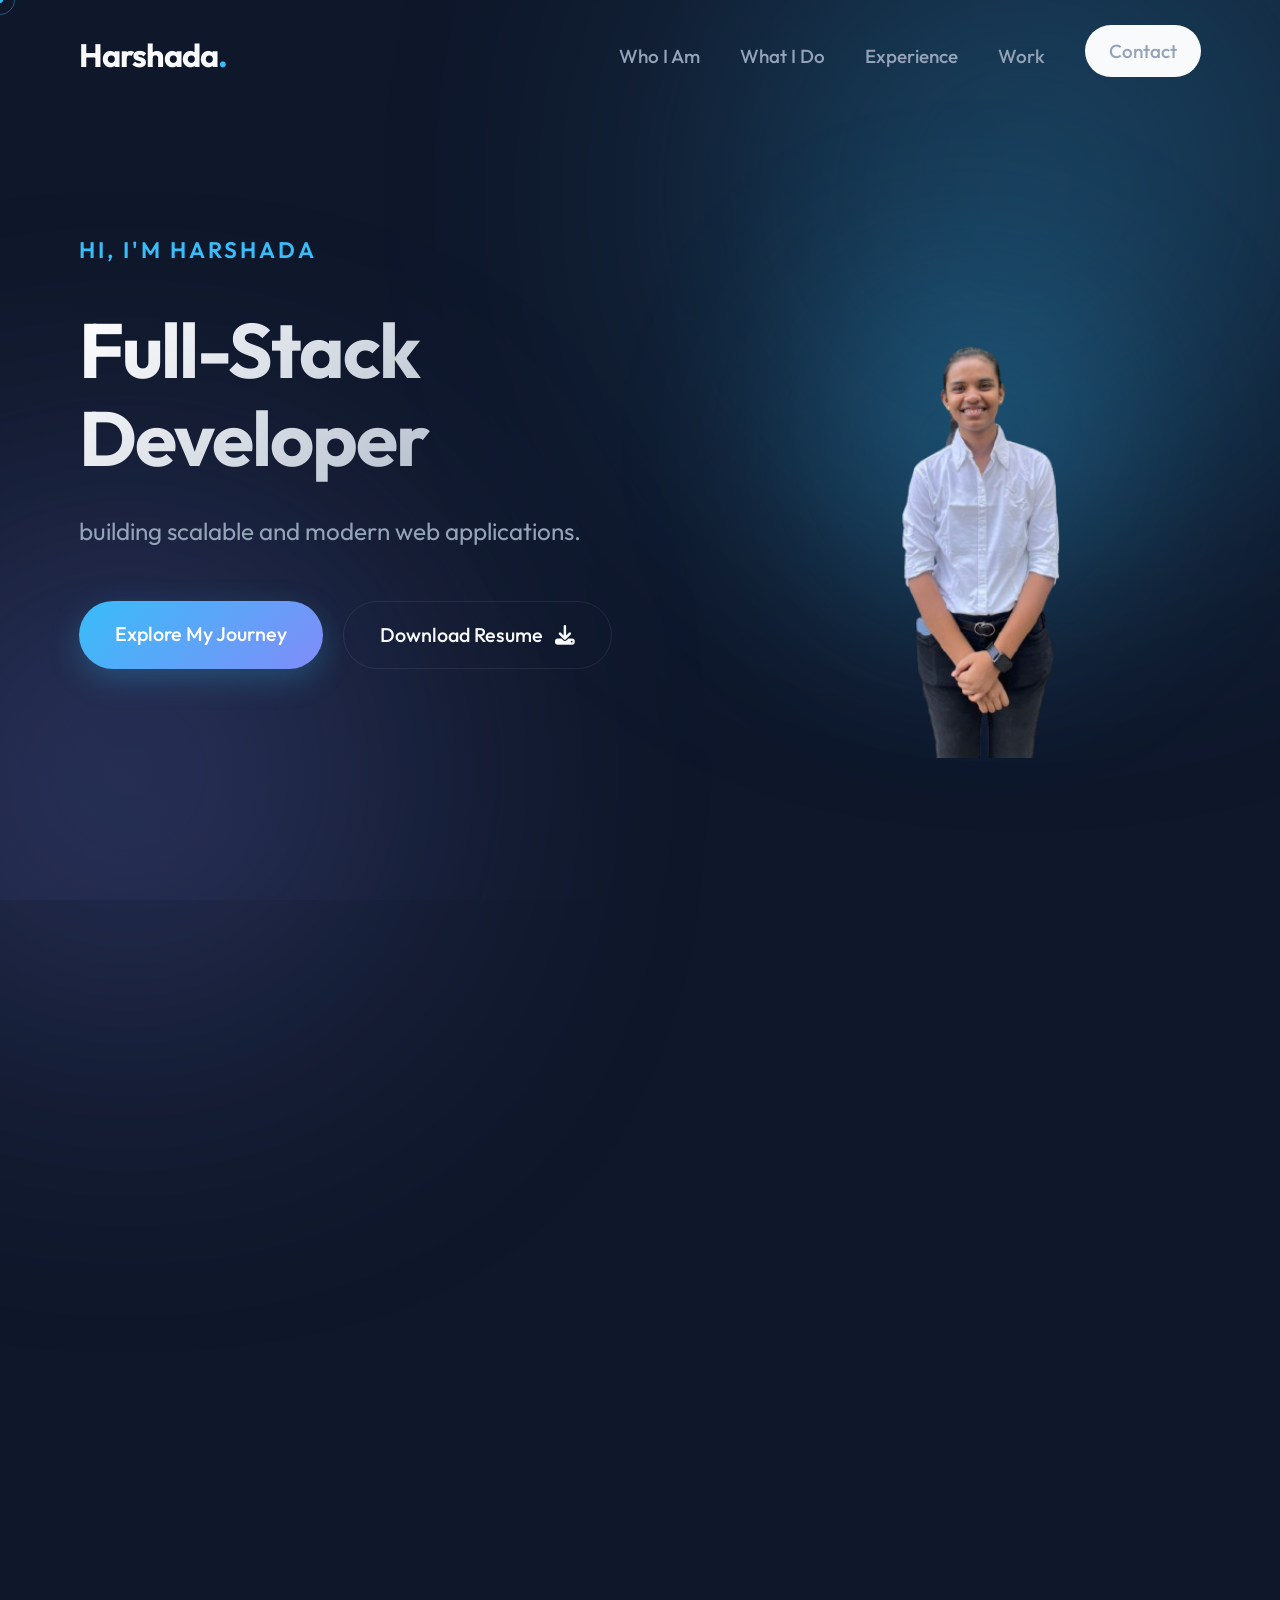
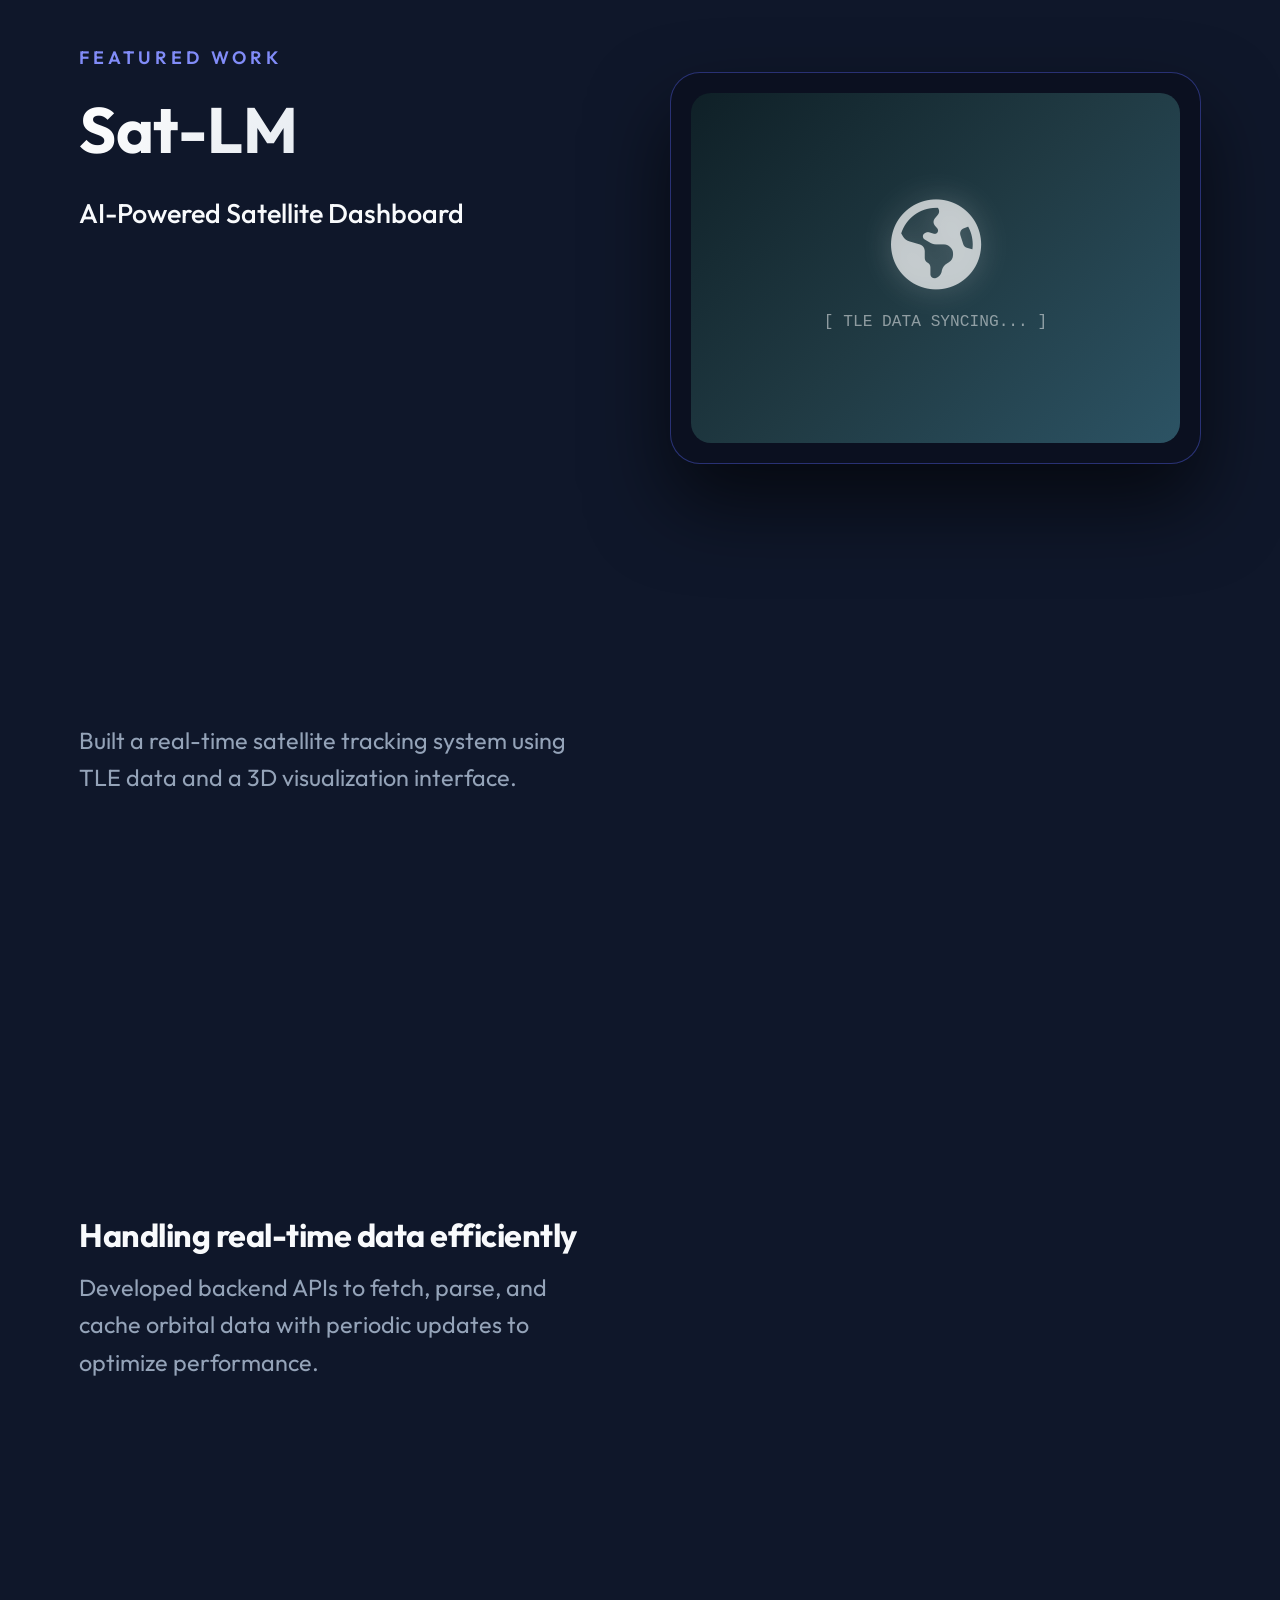
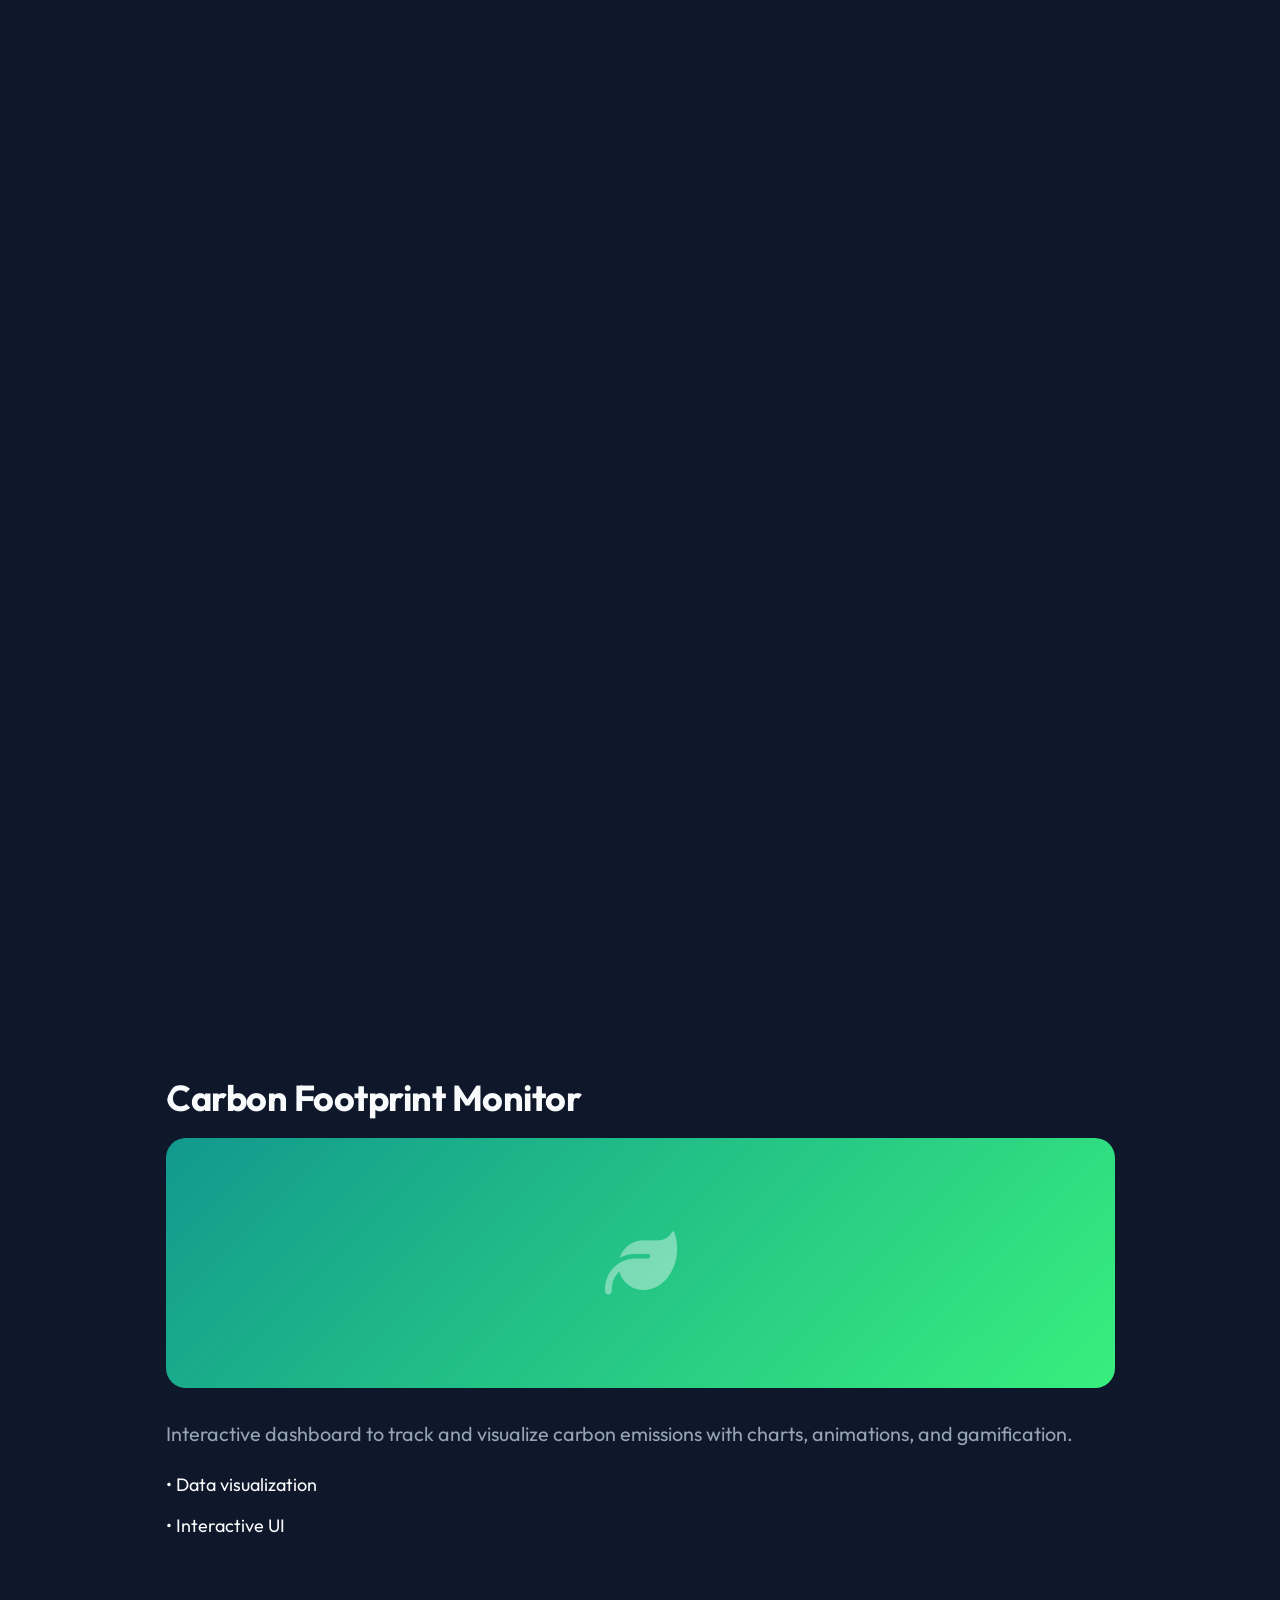
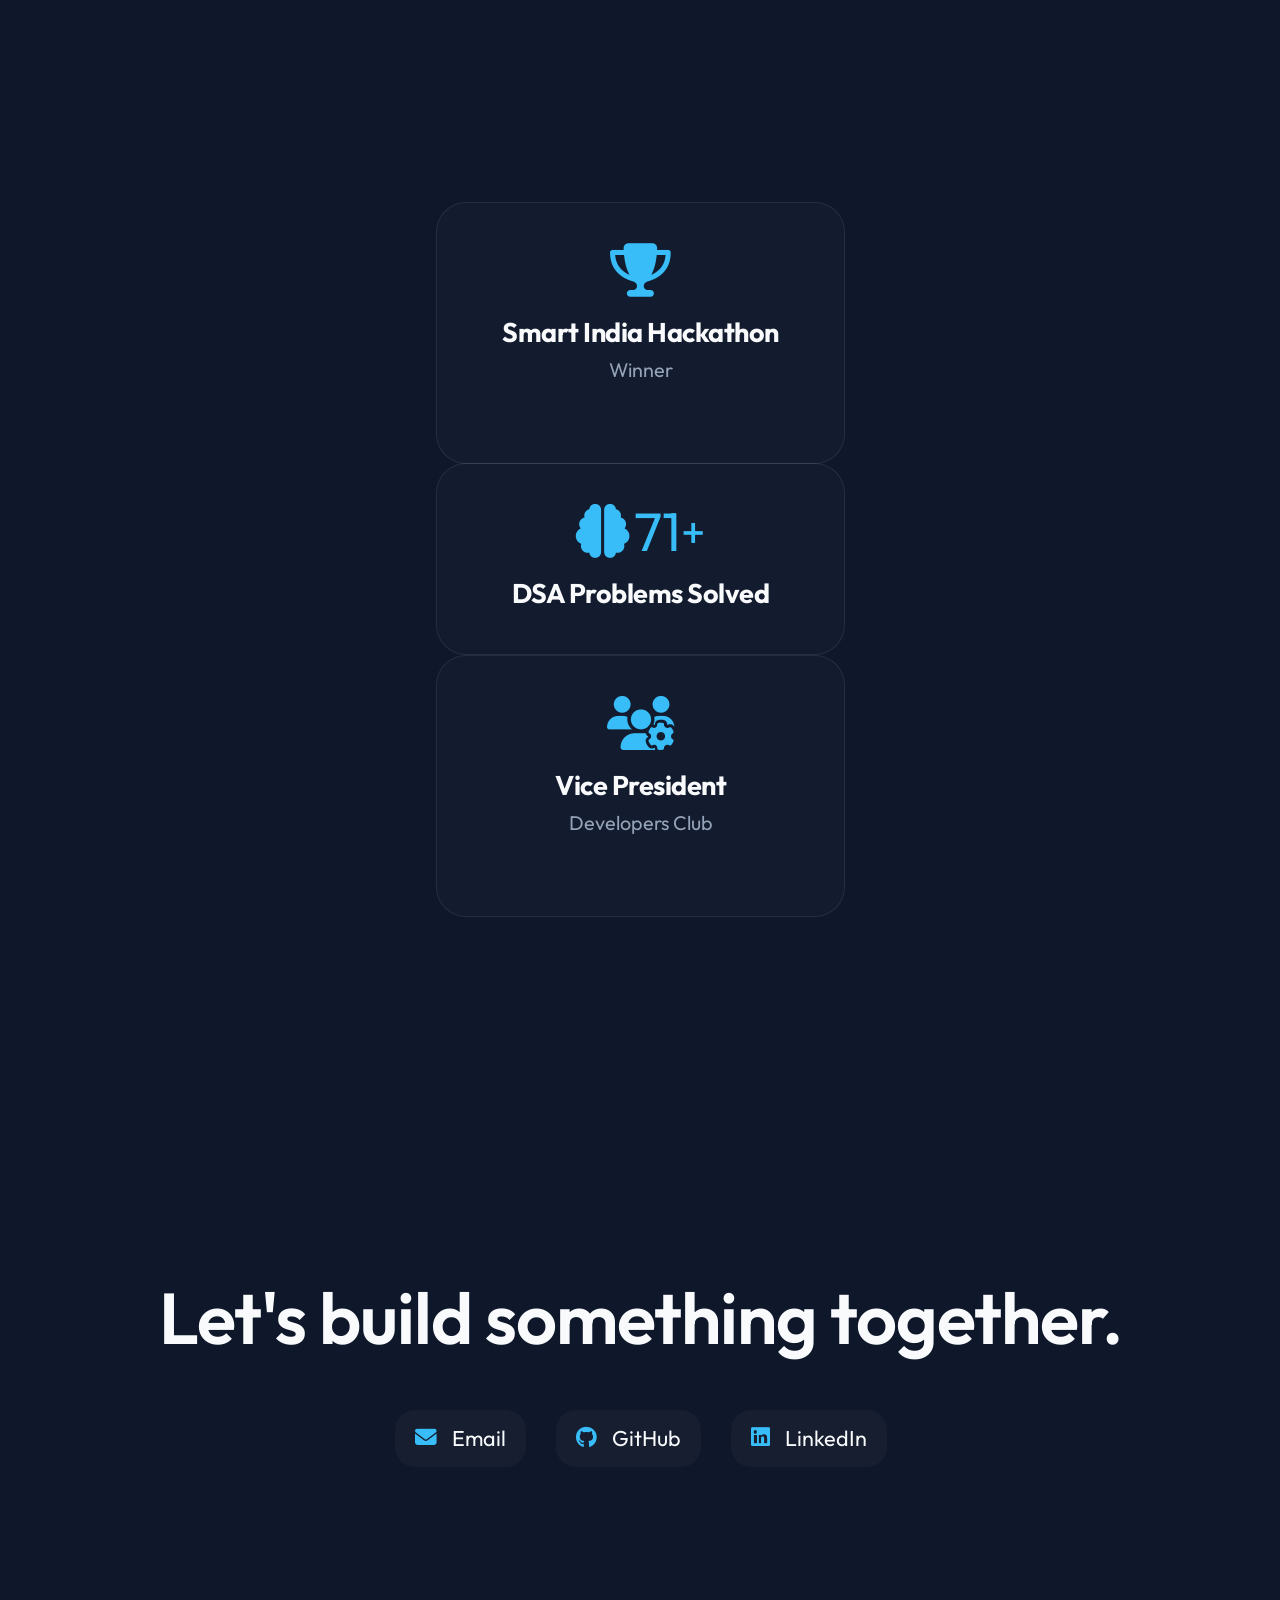
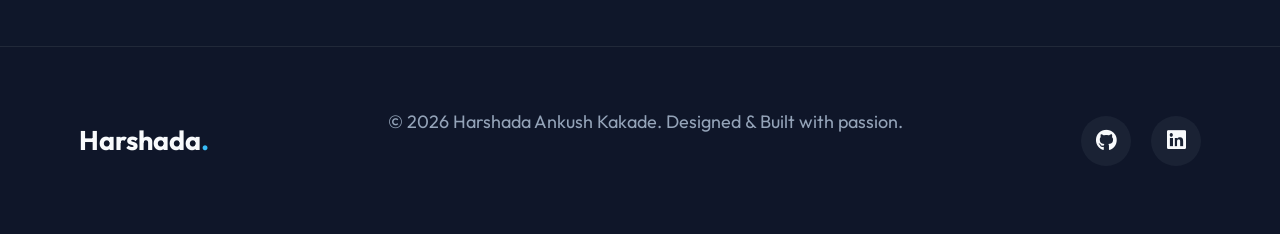
==== commit c0f80dc3: "feat: implement Apple-style scrollytelling redesign" ====
--- a/index.html
+++ b/index.html
@@ -37,231 +37,144 @@
     <main class="story-container">
         
         <!-- 1. Hero Section -->
-        <section id="hero" class="section hero-section reveal">
-            <div class="container hero-content">
-                <div class="hero-text">
-                    <p class="subtitle">Full-Stack Web Developer | React & UI Specialist</p>
-                    <h1 class="glitch" data-text="Harshada Ankush Kakade">Harshada Ankush Kakade</h1>
-                    <p class="hero-desc">I build scalable web applications and modern user experiences.</p>
-                    <div class="hero-cta">
-                        <a href="#my-work" class="btn-primary">Explore My Work</a>
-                        <a href="Resume.pdf" download="Harshada_Kakade_Resume.pdf" class="btn-secondary">Download Resume <i class="fas fa-download" style="margin-left: 8px;"></i></a>
-                        <a href="#contact" class="btn-secondary">Contact Me</a>
-                    </div>
-                </div>
-                <div class="hero-image">
-                    <div class="image-wrapper">
-                        <!-- Using the provided local image -->
-                        <img src="photo-removebg-preview.png" alt="Developer Portrait">
-                        <div class="backdrop-glow"></div>
-                    </div>
-                </div>
-            </div>
-        </section>
+        <div class="pinned-container" id="hero-container" style="height: 200vh;">
+            <section id="hero" class="section hero-section sticky-element">
+                <div class="container hero-content">
+                    <div class="hero-text">
+                        <p class="subtitle">Hi, I'm Harshada</p>
+                        <h1 class="glitch" data-text="Full-Stack Developer">Full-Stack Developer</h1>
+                        <p class="hero-desc">building scalable and modern web applications.</p>
+                        <div class="hero-cta">
+                            <a href="#who-i-am" class="btn-primary">Explore My Journey</a>
+                            <a href="Resume.pdf" download="Harshada_Kakade_Resume.pdf" class="btn-secondary">Download Resume <i class="fas fa-download" style="margin-left: 8px;"></i></a>
+                        </div>
+                    </div>
+                    <div class="hero-image">
+                        <div class="image-wrapper">
+                            <!-- Using the provided local image -->
+                            <img src="photo-removebg-preview.png" alt="Developer Portrait">
+                            <div class="backdrop-glow"></div>
+                        </div>
+                    </div>
+                </div>
+            </section>
+        </div>
 
         <!-- 2. Who I Am -->
-        <section id="who-i-am" class="section who-section reveal">
-            <div class="container split-layout">
-                <div class="section-image" style="background-image: linear-gradient(135deg, rgba(88, 101, 242, 0.1), rgba(235, 69, 158, 0.1)); border-radius: 20px; display: flex; align-items: center; justify-content: center; min-height: 400px; border: 1px solid rgba(255,255,255,0.05);">
-                    <i class="fas fa-code fa-5x" style="color: var(--accent);"></i>
-                </div>
-                <div class="section-text">
-                    <p class="chapter-label">Chapter II &mdash; The Protagonist</p>
-                    <h2 class="section-title">Who I Am</h2>
-                    <p>I am a Computer Science and Design student with hands-on experience in full-stack and WordPress development. I specialize in building responsive and user-focused applications using React, Node.js, and modern technologies.</p>
-                    <p>I have worked on real-world projects through internships and enjoy creating efficient and scalable solutions.</p>
-                    <div class="badges">
-                        <span class="badge">React</span>
-                        <span class="badge">Node.js</span>
-                        <span class="badge">UI/UX</span>
-                    </div>
-                </div>
-            </div>
-        </section>
-
-        <!-- 3. What I Do -->
-        <section id="what-i-do" class="section do-section reveal">
+        <section id="who-i-am" class="section who-section text-center" style="min-height: 80vh;">
             <div class="container">
-                <div class="section-header text-center">
-                    <p class="chapter-label">Chapter III &mdash; The Arsenal</p>
+                <div class="story-text-huge reveal">
+                    <p style="font-size: clamp(1.8rem, 4vw, 3rem); line-height: 1.4; color: var(--text-main); font-weight: 500; max-width: 900px; margin: 0 auto;">
+                        I design and develop responsive, user-focused web applications using modern technologies.
+                    </p>
+                </div>
+            </div>
+        </section>
+
+        <!-- 3. What I Do (Skills as Story) -->
+        <section id="what-i-do" class="section do-section">
+            <div class="container staggered-reveal-container">
+                <div class="section-header text-center reveal-item">
+                    <p class="chapter-label">The Arsenal</p>
                     <h2 class="section-title">What I Do</h2>
-                    <p class="section-subtitle">Bridging design and technology to deliver outstanding products.</p>
-                </div>
-                <div class="grid cards-grid">
-                    <div class="service-card glass">
-                        <div class="card-icon"><i class="fas fa-layer-group"></i></div>
-                        <h3>Full-Stack Web Development</h3>
-                        <p>Specializing in modern stacks with a focus on React and Node.js to build complete, scalable systems.</p>
-                    </div>
-                    <div class="service-card glass">
-                        <div class="card-icon"><i class="fas fa-paint-brush"></i></div>
-                        <h3>UI/UX Focused Frontend</h3>
-                        <p>Creating responsive, accessible, and dynamic user interfaces using modern frameworks.</p>
-                    </div>
-                    <div class="service-card glass">
-                        <div class="card-icon"><i class="fab fa-wordpress"></i></div>
-                        <h3>WordPress Development</h3>
-                        <p>Developing, maintaining, and optimizing fully functional and fast business websites.</p>
-                    </div>
-                </div>
-
-                <!-- Technical Skills -->
-                <div class="skills-section" style="margin-top: 60px;">
-                    <h3 class="subsection-title text-center" style="margin-bottom: 30px; font-family: var(--font-heading); font-size: 1.5rem;">Technical Arsenal</h3>
-                    <div class="skills-grid" style="display: grid; grid-template-columns: repeat(auto-fit, minmax(200px, 1fr)); gap: 20px;">
-                        <div class="skill-group glass" style="padding: 20px;">
-                            <h4 style="color: var(--accent); margin-bottom: 15px; font-size: 1.1rem;"><i class="fas fa-code"></i> Languages</h4>
-                            <p style="font-size: 0.9rem; color: var(--text-main); font-weight: 500;">JavaScript, TypeScript, Python</p>
-                        </div>
-                        <div class="skill-group glass" style="padding: 20px;">
-                            <h4 style="color: var(--accent); margin-bottom: 15px; font-size: 1.1rem;"><i class="fas fa-desktop"></i> Frontend</h4>
-                            <p style="font-size: 0.9rem; color: var(--text-main); font-weight: 500;">React, HTML, CSS, TailwindCSS, Material UI, Framer Motion, Recharts</p>
-                        </div>
-                        <div class="skill-group glass" style="padding: 20px;">
-                            <h4 style="color: var(--accent); margin-bottom: 15px; font-size: 1.1rem;"><i class="fas fa-server"></i> Backend</h4>
-                            <p style="font-size: 0.9rem; color: var(--text-main); font-weight: 500;">Node.js, Express.js</p>
-                        </div>
-                        <div class="skill-group glass" style="padding: 20px;">
-                            <h4 style="color: var(--accent); margin-bottom: 15px; font-size: 1.1rem;"><i class="fas fa-database"></i> Other</h4>
-                            <p style="font-size: 0.9rem; color: var(--text-main); font-weight: 500;">WordPress, PHP</p>
-                        </div>
-                        <div class="skill-group glass" style="padding: 20px;">
-                            <h4 style="color: var(--accent); margin-bottom: 15px; font-size: 1.1rem;"><i class="fas fa-tools"></i> Tools</h4>
-                            <p style="font-size: 0.9rem; color: var(--text-main); font-weight: 500;">Git, GitHub, VS Code</p>
-                        </div>
-                        <div class="skill-group glass" style="padding: 20px;">
-                            <h4 style="color: var(--accent); margin-bottom: 15px; font-size: 1.1rem;"><i class="fas fa-cloud"></i> Deployment</h4>
-                            <p style="font-size: 0.9rem; color: var(--text-main); font-weight: 500;">AWS, Netlify, Vercel</p>
-                        </div>
+                </div>
+                
+                <div class="skill-story-list" style="margin-top: 60px; max-width: 800px; margin-left: auto; margin-right: auto;">
+                    <div class="skill-story-item reveal-item" style="padding: 30px 0; border-bottom: 1px solid var(--glass-border);">
+                        <h3 style="font-size: 2rem; color: var(--text-main); margin-bottom: 10px;">Frontend Development</h3>
+                        <p style="font-size: 1.2rem; color: var(--text-muted); margin: 0;">React, Tailwind, UI/UX</p>
+                    </div>
+                    
+                    <div class="skill-story-item reveal-item" style="padding: 30px 0; border-bottom: 1px solid var(--glass-border);">
+                        <h3 style="font-size: 2rem; color: var(--text-main); margin-bottom: 10px;">Backend Development</h3>
+                        <p style="font-size: 1.2rem; color: var(--text-muted); margin: 0;">Node.js, Express, APIs, Databases</p>
+                    </div>
+                    
+                    <div class="skill-story-item reveal-item" style="padding: 30px 0; border-bottom: 1px solid var(--glass-border);">
+                        <h3 style="font-size: 2rem; color: var(--text-main); margin-bottom: 10px;">WordPress Development</h3>
+                        <p style="font-size: 1.2rem; color: var(--text-muted); margin: 0;">Customization & Optimization</p>
                     </div>
                 </div>
             </div>
         </section>
 
         <!-- 4. My Experience -->
-        <section id="my-experience" class="section exp-section reveal">
-            <div class="container">
-                <div class="section-header">
-                    <p class="chapter-label">Chapter IV &mdash; The Journey</p>
+        <section id="my-experience" class="section exp-section">
+            <div class="container staggered-reveal-container">
+                <div class="section-header reveal-item">
+                    <p class="chapter-label">The Journey</p>
                     <h2 class="section-title">My Experience</h2>
                 </div>
-                <div class="timeline">
-                    <div class="timeline-item">
-                        <div class="timeline-dot"></div>
-                        <div class="timeline-content glass">
-                            <span class="timeline-date">Sep 2025 – Nov 2025</span>
-                            <h3>Full Stack Developer Intern</h3>
-                            <h4>DevAcademix</h4>
-                            <ul style="list-style-type: disc; margin-left: 20px; color: var(--text-muted); margin-bottom: 15px; margin-top: 15px;">
-                                <li>Worked on frontend and backend systems</li>
-                                <li>Integrated APIs and improved performance</li>
-                                <li>Enhanced UI/UX</li>
-                            </ul>
-                        </div>
-                    </div>
-                    <div class="timeline-item">
-                        <div class="timeline-dot"></div>
-                        <div class="timeline-content glass">
-                            <span class="timeline-date">2025 (4 months)</span>
-                            <h3>WordPress Developer Intern</h3>
-                            <h4>HiddenIdol</h4>
-                            <ul style="list-style-type: disc; margin-left: 20px; color: var(--text-muted); margin-bottom: 15px; margin-top: 15px;">
-                                <li>Maintained and optimized live website</li>
-                                <li>Customized themes using HTML, CSS, JS, PHP</li>
-                                <li>Improved responsiveness and performance</li>
-                            </ul>
-                        </div>
-                    </div>
-                </div>
-                <p style="text-align: center; margin-top: 40px; font-style: italic; color: var(--text-muted); font-size: 0.9rem;">
-                    * Offer letters can be provided upon request.
+                
+                <div class="experience-list" style="margin-top: 60px; max-width: 800px;">
+                    <div class="exp-item reveal-item" style="margin-bottom: 60px;">
+                        <h3 style="font-size: 2rem; color: var(--accent); margin-bottom: 5px;">DevAcademix</h3>
+                        <p style="font-size: 1.1rem; color: var(--text-main); font-weight: 500; margin-bottom: 15px;">Full Stack Developer Intern &bull; Sep 2025 – Nov 2025</p>
+                        <div style="font-size: 1.15rem; color: var(--text-muted); line-height: 1.8;">
+                            <p style="margin-bottom: 10px;">Worked on full-stack applications</p>
+                            <p style="margin-bottom: 10px;">Improved performance and UI/UX</p>
+                            <p style="margin-bottom: 10px;">Integrated APIs</p>
+                        </div>
+                    </div>
+                    
+                    <div class="exp-item reveal-item" style="margin-bottom: 60px;">
+                        <h3 style="font-size: 2rem; color: var(--accent); margin-bottom: 5px;">HiddenIdol</h3>
+                        <p style="font-size: 1.1rem; color: var(--text-main); font-weight: 500; margin-bottom: 15px;">WordPress Developer Intern &bull; 2025 (4 months)</p>
+                        <div style="font-size: 1.15rem; color: var(--text-muted); line-height: 1.8;">
+                            <p style="margin-bottom: 10px;">Maintained live WordPress website</p>
+                            <p style="margin-bottom: 10px;">Improved responsiveness</p>
+                            <p style="margin-bottom: 10px;">Optimized performance</p>
+                        </div>
+                    </div>
+                </div>
+                
+                <p class="reveal-item" style="margin-top: 40px; font-style: italic; color: var(--text-muted); font-size: 0.9rem;">
+                    Offer letters can be provided upon request.
                 </p>
             </div>
         </section>
 
-        <!-- 5. My Work -->
-        <section id="my-work" class="section work-section reveal">
-            <div class="container">
-                <div class="section-header text-center">
-                    <p class="chapter-label">Chapter V &mdash; The Artifacts</p>
-                    <h2 class="section-title">My Work</h2>
-                    <p class="section-subtitle">A collection of projects built with passion.</p>
-                </div>
-                <div class="project-grid">
-                    <!-- Project 1 -->
-                    <div class="project-card" style="display: flex; flex-direction: column;">
-                        <div class="project-img placeholder-gradient-1" style="background: linear-gradient(135deg, #11998e 0%, #38ef7d 100%); display: flex; align-items: center; justify-content: center; height: 200px;"><i class="fas fa-leaf fa-4x" style="color: rgba(255,255,255,0.4)"></i></div>
-                        <div class="project-info" style="flex: 1; display: flex; flex-direction: column;">
-                            <h3>Carbon Footprint Monitor</h3>
-                            <p style="font-size: 0.95rem; line-height: 1.5; margin-bottom: 20px;">Responsive dashboard to track and visualize carbon emissions. Implemented charts, dark mode, and gamification.</p>
-                            
-                            <ul style="list-style-type: none; margin-bottom: 25px; font-size: 0.9rem; flex: 1;">
-                                <li style="margin-bottom: 8px;"><i class="fas fa-chart-line" style="color: var(--accent); width: 20px;"></i> Data visualization</li>
-                                <li style="margin-bottom: 8px;"><i class="fas fa-mouse-pointer" style="color: var(--accent); width: 20px;"></i> Interactive UI</li>
-                                <li style="margin-bottom: 8px;"><i class="fas fa-gamepad" style="color: var(--accent); width: 20px;"></i> Gamification system</li>
-                            </ul>
-
-                            <div class="tech-stack" style="margin-bottom: 20px;">
-                                <span>React</span><span>TailwindCSS</span><span>Recharts</span><span>Framer Motion</span>
-                            </div>
-                            <a href="https://github.com/harshada9270/Carbon_footprint_monitor" target="_blank" rel="noopener noreferrer" class="view-link">View Repository <i class="fab fa-github"></i></a>
-                        </div>
-                    </div>
-                    <!-- Project 2 -->
-                    <div class="project-card" style="display: flex; flex-direction: column;">
-                        <div class="project-img placeholder-gradient-2" style="background: linear-gradient(135deg, #FFB75E 0%, #ED8F03 100%); display: flex; align-items: center; justify-content: center; height: 200px;"><i class="fas fa-shopping-cart fa-4x" style="color: rgba(255,255,255,0.4)"></i></div>
-                        <div class="project-info" style="flex: 1; display: flex; flex-direction: column;">
-                            <h3 style="display: flex; flex-wrap: wrap; gap: 10px; align-items: center;">E-Commerce App <span style="font-size: 0.75rem; background: rgba(255,255,255,0.1); padding: 4px 10px; border-radius: 20px; font-weight: 500; font-family: var(--font-body); letter-spacing: 0.5px; border: 1px solid rgba(255,255,255,0.2);">IN PROGRESS</span></h3>
-                            <p style="font-size: 0.95rem; line-height: 1.5; margin-bottom: 20px;">Full-stack e-commerce platform with robust authentication and secure payment integration.</p>
-                            
-                            <ul style="list-style-type: none; margin-bottom: 25px; font-size: 0.9rem; flex: 1;">
-                                <li style="margin-bottom: 8px;"><i class="fas fa-server" style="color: var(--accent); width: 20px;"></i> Full-stack system</li>
-                                <li style="margin-bottom: 8px;"><i class="fas fa-credit-card" style="color: var(--accent); width: 20px;"></i> Payment (Razorpay)</li>
-                                <li style="margin-bottom: 8px;"><i class="fas fa-user-shield" style="color: var(--accent); width: 20px;"></i> Admin/User dashboards</li>
-                            </ul>
-
-                            <div class="tech-stack" style="margin-bottom: 20px;">
-                                <span>Java</span><span>JSP</span><span>Servlets</span><span>MySQL</span>
-                            </div>
-                            <a href="https://github.com/harshada9270" target="_blank" rel="noopener noreferrer" class="view-link">View GitHub Profile <i class="fas fa-external-link-alt"></i></a>
-                        </div>
-                    </div>
-                </div>
-            </div>
-        </section>
-
-        <!-- 6. Featured Project Case Study -->
-        <section id="featured-project" class="section featured-section reveal">
-            <div class="container">
-                <div class="section-header">
-                    <p class="chapter-label">Chapter VI &mdash; The Masterpiece</p>
-                    <h2 class="section-title">Featured Case Study</h2>
-                </div>
-                <div class="case-study-card glass" style="border: 1px solid var(--accent); position: relative; overflow: hidden; box-shadow: 0 0 30px rgba(235, 69, 158, 0.1);">
-                    <!-- Subtle glow effect inside the card to highlight it -->
-                    <div style="position: absolute; top: -50px; right: -50px; width: 200px; height: 200px; background: var(--accent); filter: blur(80px); opacity: 0.25; pointer-events: none;"></div>
-                    
-                    <div class="case-study-content" style="position: relative; z-index: 2;">
-                        <h3>Sat-LM</h3>
-                        <p class="case-highlight">AI Satellite Tracking Dashboard</p>
-                        <p>Built a full-stack platform that visualizes real-time satellite data using TLE data and a 3D globe interface. Developed backend APIs to fetch, parse, and cache orbital data with periodic updates. Integrated an AI-powered assistant to answer satellite-related queries.</p>
-                        
-                        <div class="tech-stack" style="margin: 25px 0;">
-                            <span>React</span><span>Vite</span><span>Node.js</span><span>Express</span><span>TailwindCSS</span><span>satellite.js</span><span>Ollama</span>
-                        </div>
-
-                        <ul class="case-features" style="margin-bottom: 35px;">
-                            <li><i class="fas fa-satellite"></i> Real-time satellite tracking</li>
-                            <li><i class="fas fa-globe"></i> 3D visualization</li>
-                            <li><i class="fas fa-robot"></i> AI-powered assistant</li>
-                        </ul>
-                        <a href="https://github.com/harshada9270/Sat_LM" target="_blank" rel="noopener noreferrer" class="btn-primary" style="display: inline-flex; align-items: center; gap: 10px;">
-                            <i class="fab fa-github" style="font-size: 1.2rem;"></i> GitHub Repository
+        <!-- 5. Featured Project Case Study (Sat-LM - Scrollytelling) -->
+        <div class="pinned-container" id="sat-lm-container" style="padding-top: 150px;">
+            <div class="container" style="display: grid; grid-template-columns: 1fr 1fr; gap: 60px; position: relative;">
+                
+                <!-- Left: Scrolling Text blocks -->
+                <div class="scrolling-story-text" style="padding-bottom: 50vh;">
+                    <div class="section-header" style="margin-bottom: 30vh;">
+                        <p class="chapter-label">Featured Work</p>
+                        <h2 class="section-title">Sat-LM</h2>
+                        <p style="font-size: 1.5rem; color: var(--text-main); font-weight: 500;">AI-Powered Satellite Dashboard</p>
+                    </div>
+
+                    <div class="story-block reveal-item" style="height: 60vh; display: flex; flex-direction: column; justify-content: center;">
+                        <p style="font-size: 1.3rem; color: var(--text-muted); line-height: 1.6;">
+                            Built a real-time satellite tracking system using TLE data and a 3D visualization interface.
+                        </p>
+                    </div>
+
+                    <div class="story-block reveal-item" style="height: 60vh; display: flex; flex-direction: column; justify-content: center;">
+                        <h3 style="color: var(--text-main); font-size: 1.8rem; margin-bottom: 15px;">Handling real-time data efficiently</h3>
+                        <p style="font-size: 1.3rem; color: var(--text-muted); line-height: 1.6;">
+                            Developed backend APIs to fetch, parse, and cache orbital data with periodic updates to optimize performance.
+                        </p>
+                    </div>
+
+                    <div class="story-block reveal-item" style="height: 60vh; display: flex; flex-direction: column; justify-content: center;">
+                        <h3 style="color: var(--text-main); font-size: 1.8rem; margin-bottom: 15px;">Integrating AI with real-world data</h3>
+                        <p style="font-size: 1.3rem; color: var(--text-muted); line-height: 1.6;">
+                            Integrated an AI assistant for intelligent query handling grounded purely in live satellite telemetry.
+                        </p>
+                        <a href="https://github.com/harshada9270/Sat_LM" target="_blank" rel="noopener noreferrer" class="btn-primary" style="margin-top: 30px; width: fit-content;">
+                            <i class="fab fa-github" style="margin-right: 8px;"></i> View Repository
                         </a>
                     </div>
-                    <div class="case-study-visual" style="position: relative; z-index: 2;">
-                        <div class="mockup-frame" style="background: rgba(10, 15, 30, 0.8); border: 1px solid rgba(88, 101, 242, 0.4);">
-                           <div class="mockup-screen" style="background: linear-gradient(135deg, #0f2027 0%, #203a43 50%, #2c5364 100%); flex-direction: column; height: 350px;">
+                </div>
+
+                <!-- Right: Sticky Visual -->
+                <div class="sticky-visual" style="position: sticky; top: 25vh; height: 50vh; display: flex; align-items: center; justify-content: center;">
+                    <div class="case-study-visual w-100" style="width: 100%;">
+                        <div class="mockup-frame" style="background: rgba(10, 15, 30, 0.8); border: 1px solid rgba(88, 101, 242, 0.4); border-radius: 30px; padding: 20px;">
+                           <div class="mockup-screen" style="background: linear-gradient(135deg, #0f2027 0%, #203a43 50%, #2c5364 100%); flex-direction: column; height: 350px; border-radius: 20px; display: flex; justify-content: center; align-items: center;">
                                 <i class="fas fa-globe-americas fa-5x" style="color: rgba(255,255,255,0.7); animation: float 4s ease-in-out infinite; margin-bottom: 20px; filter: drop-shadow(0 0 15px rgba(255,255,255,0.3));"></i>
                                 <span style="font-family: monospace; font-size: 0.9rem; color: rgba(255,255,255,0.5);">[ TLE DATA SYNCING... ]</span>
                            </div>
@@ -269,116 +182,84 @@
                     </div>
                 </div>
             </div>
-        </section>
-
-        <!-- Deep Dive Section (Sat-LM) -->
-        <section id="deep-dive" class="section deep-dive-section reveal" style="padding: 100px 0; background: rgba(88, 101, 242, 0.03); border-top: 1px solid rgba(255,255,255,0.05); border-bottom: 1px solid rgba(255,255,255,0.05);">
+        </div>
+
+        <!-- 6. Other Projects -->
+        <section id="other-projects" class="section work-section" style="padding-top: 100px;">
             <div class="container">
-                <div class="section-header text-center" style="max-width: 800px; margin: 0 auto 60px;">
-                    <p class="chapter-label">Case Study Expansion</p>
-                    <h2 class="section-title" style="font-size: clamp(2.2rem, 4vw, 3rem);">Deep Dive: Building an AI-Powered Satellite Dashboard</h2>
-                </div>
-                
-                <div class="deep-dive-grid" style="display: grid; grid-template-columns: repeat(auto-fit, minmax(300px, 1fr)); gap: 40px;">
-                    
-                    <!-- Challenge -->
-                    <div class="dive-card glass reveal" style="padding: 40px; position: relative; transition-delay: 0.1s;">
-                        <h3 style="color: var(--accent); margin-bottom: 20px; font-size: 1.5rem; display: flex; align-items: center; gap: 15px;">
-                            <i class="fas fa-mountain"></i> Challenge
-                        </h3>
-                        <p style="font-size: 1.05rem; line-height: 1.7;">One of the most challenging projects I worked on was building an AI-powered satellite tracking dashboard. The main difficulty was handling real-time satellite data while keeping the application responsive and accurate.</p>
-                    </div>
-
-                    <!-- Approach -->
-                    <div class="dive-card glass reveal" style="padding: 40px; position: relative; border-color: rgba(88, 101, 242, 0.3); transition-delay: 0.3s;">
-                        <h3 style="color: var(--accent-secondary); margin-bottom: 20px; font-size: 1.5rem; display: flex; align-items: center; gap: 15px;">
-                            <i class="fas fa-lightbulb"></i> Approach
-                        </h3>
-                        <p style="font-size: 1.05rem; line-height: 1.7; margin-bottom: 15px;">On the backend, I implemented APIs to fetch and process TLE data and optimized performance using caching techniques.</p>
-                        <p style="font-size: 1.05rem; line-height: 1.7;">I also integrated a local LLM to answer user queries, designing a grounded system so responses were based only on relevant satellite data.</p>
-                    </div>
-
-                    <!-- Outcome -->
-                    <div class="dive-card glass reveal" style="padding: 40px; position: relative; border-color: rgba(0, 200, 83, 0.3); transition-delay: 0.5s;">
-                        <h3 style="color: #00c853; margin-bottom: 20px; font-size: 1.5rem; display: flex; align-items: center; gap: 15px;">
-                            <i class="fas fa-flag-checkered"></i> Outcome
-                        </h3>
-                        <p style="font-size: 1.05rem; line-height: 1.7;">This experience improved my ability to design full-stack systems, optimize performance, and integrate technologies like React, Node.js, and APIs effectively.</p>
-                    </div>
-
-                </div>
-            </div>
-        </section>
-
-        <!-- 7. Achievements & Proof -->
-        <section id="achievements" class="section achievements-section reveal">
+                <div class="project-grid" style="margin-top: 0;">
+                    <!-- Project 1 -->
+                    <div class="project-card reveal-item" style="display: flex; flex-direction: column; background: transparent; border: none; box-shadow: none;">
+                        <h3 style="font-size: 2rem; margin-bottom: 20px;">Carbon Footprint Monitor</h3>
+                        <div class="project-img placeholder-gradient-1" style="background: linear-gradient(135deg, #11998e 0%, #38ef7d 100%); display: flex; align-items: center; justify-content: center; height: 250px; border-radius: 20px; margin-bottom: 30px;"><i class="fas fa-leaf fa-4x" style="color: rgba(255,255,255,0.4)"></i></div>
+                        <p style="font-size: 1.1rem; color: var(--text-muted); line-height: 1.6; margin-bottom: 20px;">Interactive dashboard to track and visualize carbon emissions with charts, animations, and gamification.</p>
+                        <ul style="list-style-type: none; margin-bottom: 25px; font-size: 1rem; color: var(--text-main);">
+                            <li style="margin-bottom: 10px;">&bull; Data visualization</li>
+                            <li style="margin-bottom: 10px;">&bull; Interactive UI</li>
+                        </ul>
+                    </div>
+                    
+                    <!-- Project 2 -->
+                    <div class="project-card reveal-item" style="display: flex; flex-direction: column; background: transparent; border: none; box-shadow: none; transition-delay: 0.2s;">
+                        <h3 style="font-size: 2rem; margin-bottom: 20px;">E-Commerce App</h3>
+                        <div class="project-img placeholder-gradient-2" style="background: linear-gradient(135deg, #FFB75E 0%, #ED8F03 100%); display: flex; align-items: center; justify-content: center; height: 250px; border-radius: 20px; margin-bottom: 30px;"><i class="fas fa-shopping-cart fa-4x" style="color: rgba(255,255,255,0.4)"></i></div>
+                        <p style="font-size: 1.1rem; color: var(--text-muted); line-height: 1.6; margin-bottom: 20px;">Full-stack platform with robust authentication, admin dashboard, and secure Razorpay payment integration.</p>
+                        <ul style="list-style-type: none; margin-bottom: 25px; font-size: 1rem; color: var(--text-main);">
+                            <li style="margin-bottom: 10px;">&bull; Full-stack system</li>
+                            <li style="margin-bottom: 10px;">&bull; Payment integration</li>
+                        </ul>
+                    </div>
+                </div>
+            </div>
+        </section>
+
+        <!-- 7. Large Visual Moment -->
+        <section class="section text-center" style="min-height: 70vh; display: flex; align-items: center;">
             <div class="container">
-                <div class="section-header text-center">
-                    <p class="chapter-label">Chapter VII &mdash; The Evidence</p>
+                <h1 class="reveal-item" style="font-size: clamp(4rem, 8vw, 8rem); font-weight: 700; background: linear-gradient(to right, #fff, #94a3b8); -webkit-background-clip: text; background-clip: text; color: transparent; line-height: 1.1; letter-spacing: -2px;">
+                    Code.<br>Design.<br>Impact.
+                </h1>
+            </div>
+        </section>
+
+        <!-- 8. Achievements / Proof -->
+        <section id="achievements" class="section achievements-section">
+            <div class="container staggered-reveal-container">
+                <div class="section-header text-center reveal-item">
+                    <p class="chapter-label">The Evidence</p>
                     <h2 class="section-title">Achievements</h2>
                 </div>
-                <div class="stats-grid" style="grid-template-columns: repeat(auto-fit, minmax(240px, 1fr)); gap: 40px;">
-                    <div class="stat-card glass" style="padding: 40px 20px; transition: transform 0.4s ease, box-shadow 0.4s ease; border-radius: 30px;">
-                        <div style="display: flex; align-items: center; justify-content: center; gap: 5px; margin-bottom: 20px;">
-                            <h3 class="counter" data-target="2" style="font-size: 4.5rem; color: var(--accent); line-height: 1; margin: 0;">0</h3><h3 style="color: var(--accent); font-size: 3.5rem; line-height: 1; margin: 0;">+</h3>
-                        </div>
-                        <p style="font-weight: 500; font-size: 1.3rem; color: var(--text-main); margin-bottom: 5px;">Internships</p>
-                        <p style="color: var(--text-muted); font-size: 0.95rem;"><i class="fas fa-briefcase"></i> Work Experience</p>
-                    </div>
-                    <div class="stat-card glass" style="padding: 40px 20px; transition: transform 0.4s ease, box-shadow 0.4s ease; border-radius: 30px;">
-                        <div style="display: flex; align-items: center; justify-content: center; gap: 5px; margin-bottom: 20px;">
-                            <h3 class="counter" data-target="3" style="font-size: 4.5rem; color: var(--accent); line-height: 1; margin: 0;">0</h3><h3 style="color: var(--accent); font-size: 3.5rem; line-height: 1; margin: 0;">+</h3>
-                        </div>
-                        <p style="font-weight: 500; font-size: 1.3rem; color: var(--text-main); margin-bottom: 5px;">Projects</p>
-                        <p style="color: var(--text-muted); font-size: 0.95rem;"><i class="fas fa-code-branch"></i> Built & Deployed</p>
-                    </div>
-                    <div class="stat-card glass" style="padding: 40px 20px; transition: transform 0.4s ease, box-shadow 0.4s ease; border-radius: 30px;">
-                        <div style="display: flex; align-items: center; justify-content: center; gap: 5px; margin-bottom: 20px;">
-                            <h3 class="counter" data-target="100" style="font-size: 4.5rem; color: var(--accent); line-height: 1; margin: 0;">0</h3><h3 style="color: var(--accent); font-size: 3.5rem; line-height: 1; margin: 0;">+</h3>
-                        </div>
-                        <p style="font-weight: 500; font-size: 1.3rem; color: var(--text-main); margin-bottom: 5px;">DSA Problems</p>
-                        <p style="color: var(--text-muted); font-size: 0.95rem;"><i class="fas fa-brain"></i> LeetCode</p>
-                    </div>
-                    <div class="stat-card glass" style="padding: 40px 20px; transition: transform 0.4s ease, box-shadow 0.4s ease; border-radius: 30px;">
-                        <div style="display: flex; align-items: center; justify-content: center; gap: 5px; margin-bottom: 20px;">
-                            <h3 class="counter" data-target="1" style="font-size: 4.5rem; color: var(--accent); line-height: 1; margin: 0;">0</h3>
-                        </div>
-                        <p style="font-weight: 500; font-size: 1.3rem; color: var(--text-main); margin-bottom: 5px;">Hackathon Win</p>
-                        <p style="color: var(--text-muted); font-size: 0.95rem;"><i class="fas fa-trophy"></i> SIH Winner</p>
-                    </div>
-                </div>
-            </div>
-        </section>
-
-        <!-- 8. Contact -->
-        <section id="contact" class="section contact-section reveal">
-            <div class="container split-layout">
-                <div class="contact-text">
-                    <p class="chapter-label">Chapter VIII &mdash; The Climax</p>
-                    <h2 class="section-title">Let's Build Together</h2>
-                    <p>I am currently open to new opportunities. Whether you have a question or just want to say hi, I'll try my best to get back to you!</p>
-                    <div class="contact-info">
-                        <a href="mailto:harshadakakade0918@gmail.com" class="contact-link"><i class="fas fa-envelope"></i> harshadakakade0918@gmail.com</a>
-                        <a href="https://github.com/harshada9270" target="_blank" rel="noopener noreferrer" class="contact-link"><i class="fab fa-github"></i> github.com/harshada9270</a>
-                        <a href="https://www.linkedin.com/in/harshada-kakade-854964281/" target="_blank" rel="noopener noreferrer" class="contact-link"><i class="fab fa-linkedin"></i> linkedin.com/in/harshada-kakade</a>
-                    </div>
-                </div>
-                <div class="contact-form glass">
-                    <form id="form">
-                        <div class="form-group">
-                            <label for="name">Name</label>
-                            <input type="text" id="name" required placeholder="John Doe">
-                        </div>
-                        <div class="form-group">
-                            <label for="email">Email</label>
-                            <input type="email" id="email" required placeholder="john@example.com">
-                        </div>
-                        <div class="form-group">
-                            <label for="message">Message</label>
-                            <textarea id="message" rows="5" required placeholder="Let's build something amazing..."></textarea>
-                        </div>
-                        <button type="submit" class="btn-primary w-100">Send Message <i class="fas fa-paper-plane"></i></button>
-                    </form>
+                
+                <div class="stats-grid" style="grid-template-columns: repeat(auto-fit, minmax(300px, 1fr)); gap: 40px; margin-top: 70px;">
+                    <div class="stat-card reveal-item" style="padding: 40px; border-radius: 30px; background: rgba(255,255,255,0.02); text-align: center; border: 1px solid var(--glass-border);">
+                        <i class="fas fa-trophy fa-3x" style="color: var(--accent); margin-bottom: 20px;"></i>
+                        <h3 style="font-size: 1.5rem; color: var(--text-main); margin-bottom: 5px;">Smart India Hackathon</h3>
+                        <p style="color: var(--text-muted); font-size: 1.1rem;">Winner</p>
+                    </div>
+                    
+                    <div class="stat-card reveal-item" style="padding: 40px; border-radius: 30px; background: rgba(255,255,255,0.02); text-align: center; border: 1px solid var(--glass-border); transition-delay: 0.1s;">
+                        <i class="fas fa-brain fa-3x" style="color: var(--accent); margin-bottom: 20px;"></i>
+                        <div style="font-size: 3rem; color: var(--accent); line-height: 1; margin-bottom: 10px; display: inline-flex; align-items: center; justify-content: center;"><span class="counter" data-target="100">0</span><span style="font-size: 2.5rem; color: var(--accent);">+</span></div>
+                        <h3 style="font-size: 1.5rem; color: var(--text-main); margin-bottom: 5px;">DSA Problems Solved</h3>
+                    </div>
+                    
+                    <div class="stat-card reveal-item" style="padding: 40px; border-radius: 30px; background: rgba(255,255,255,0.02); text-align: center; border: 1px solid var(--glass-border); transition-delay: 0.2s;">
+                        <i class="fas fa-users-cog fa-3x" style="color: var(--accent); margin-bottom: 20px;"></i>
+                        <h3 style="font-size: 1.5rem; color: var(--text-main); margin-bottom: 5px;">Vice President</h3>
+                        <p style="color: var(--text-muted); font-size: 1.1rem;">Developers Club</p>
+                    </div>
+                </div>
+            </div>
+        </section>
+
+        <!-- 9. Contact -->
+        <section id="contact" class="section contact-section text-center" style="min-height: 60vh;">
+            <div class="container reveal-item">
+                <h2 style="font-size: clamp(3rem, 6vw, 4rem); color: var(--text-main); font-weight: 600; margin-bottom: 15px; letter-spacing: -1px;">Let's build something together.</h2>
+                <div style="display: flex; gap: 30px; justify-content: center; flex-wrap: wrap; margin-top: 50px;">
+                    <a href="mailto:harshadakakade0918@gmail.com" class="contact-link"><i class="fas fa-envelope"></i> Email</a>
+                    <a href="https://github.com/harshada9270" target="_blank" rel="noopener noreferrer" class="contact-link"><i class="fab fa-github"></i> GitHub</a>
+                    <a href="https://www.linkedin.com/in/harshada-kakade-854964281/" target="_blank" rel="noopener noreferrer" class="contact-link"><i class="fab fa-linkedin"></i> LinkedIn</a>
                 </div>
             </div>
         </section>
--- a/style.css
+++ b/style.css
@@ -60,7 +60,7 @@
     z-index: -1;
     pointer-events: none;
     opacity: 0.5;
-    transition: transform 0.5s ease-out; /* Prepared for JS parallax if needed */
+    will-change: transform;
 }
 
 body::before {
@@ -69,6 +69,7 @@
     width: 60vw;
     height: 60vw;
     background: radial-gradient(circle, var(--accent) 0%, transparent 70%);
+    transform: translateY(calc(var(--scroll, 0px) * 0.15));
 }
 
 body::after {
@@ -77,6 +78,7 @@
     width: 50vw;
     height: 50vw;
     background: radial-gradient(circle, var(--accent-secondary) 0%, transparent 70%);
+    transform: translateY(calc(var(--scroll, 0px) * -0.1));
 }
 
 a {
@@ -139,6 +141,22 @@
     flex-direction: column;
     justify-content: center;
     border: none; /* explicitly removing hard breaks */
+}
+
+/* Scrollytelling Utility Classes */
+.pinned-container {
+    position: relative;
+    width: 100%;
+}
+
+.sticky-element {
+    position: sticky;
+    top: 0;
+    height: 100vh;
+    width: 100%;
+    display: flex;
+    flex-direction: column;
+    justify-content: center;
 }
 
 .section-title {
@@ -336,13 +354,14 @@
 }
 
 .image-wrapper img {
-    border-radius: 40px;
     position: relative;
     z-index: 2;
     transform: translateY(0);
     animation: float 8s ease-in-out infinite;
-    box-shadow: 0 30px 60px rgba(0,0,0,0.5);
-    border: 1px solid var(--glass-border);
+    /* Box/border removed */
+    width: 100%;
+    height: auto;
+    object-fit: contain;
 }
 
 .backdrop-glow {
@@ -742,32 +761,34 @@
     box-shadow: 0 10px 20px rgba(56, 189, 248, 0.4);
 }
 
-/* Premium Scroll Animations - Scrollytelling Natural Easing */
-.reveal {
+/* Premium Scroll Animations - Scrollytelling Natural Interpolation */
+.reveal, .reveal-item {
     opacity: 0;
-    transform: translateY(35px);
-    transition: all 1.4s ease-in-out;
-}
-
-.reveal.active {
+    transform: translateY(40px);
+    transition: opacity 1.2s cubic-bezier(0.16, 1, 0.3, 1), transform 1.2s cubic-bezier(0.16, 1, 0.3, 1);
+    will-change: opacity, transform;
+}
+
+.reveal.visible, .reveal-item.visible {
     opacity: 1;
     transform: translateY(0);
 }
 
-/* Hero Staggered Typography Effects */
+/* Hero Staggered Load Effects */
 .hero-text .subtitle, 
 .hero-text .glitch, 
 .hero-text .hero-desc, 
 .hero-text .hero-cta {
     opacity: 0;
     transform: translateY(20px);
-    transition: all 1.4s ease-in-out;
-}
-
-.hero-section.active .subtitle { opacity: 1; transform: translateY(0); transition-delay: 0.1s; }
-.hero-section.active .glitch { opacity: 1; transform: translateY(0); transition-delay: 0.3s; }
-.hero-section.active .hero-desc { opacity: 1; transform: translateY(0); transition-delay: 0.5s; }
-.hero-section.active .hero-cta { opacity: 1; transform: translateY(0); transition-delay: 0.7s; }
+    transition: opacity 1.4s ease-in-out, transform 1.4s ease-in-out;
+    will-change: opacity, transform;
+}
+
+body.loaded .hero-text .subtitle { opacity: 1; transform: translateY(0); transition-delay: 0.1s; }
+body.loaded .hero-text .glitch { opacity: 1; transform: translateY(0); transition-delay: 0.3s; }
+body.loaded .hero-text .hero-desc { opacity: 1; transform: translateY(0); transition-delay: 0.5s; }
+body.loaded .hero-text .hero-cta { opacity: 1; transform: translateY(0); transition-delay: 0.7s; }
 
 /* Custom Cursor (Minimal dot with soft trailing outline) */
 @media (pointer: fine) {
@@ -803,21 +824,31 @@
 
 /* Responsive Variables */
 @media (max-width: 992px) {
+    .section {
+        padding: 100px 0;
+    }
+    .hero-section {
+        padding-top: 140px;
+        padding-bottom: 80px;
+    }
     .split-layout, .case-study-card {
         grid-template-columns: 1fr;
     }
     .hero-content {
         grid-template-columns: 1fr;
         text-align: center;
+        gap: 20px;
     }
     .hero-desc {
-        margin: 0 auto 40px;
+        margin: 0 auto 30px;
     }
     .hero-cta {
         justify-content: center;
+        margin-bottom: 20px;
     }
     .image-wrapper {
-        margin-top: 50px;
+        margin-top: 0;
+        max-width: 600px;
     }
     .nav-links {
         display: none;
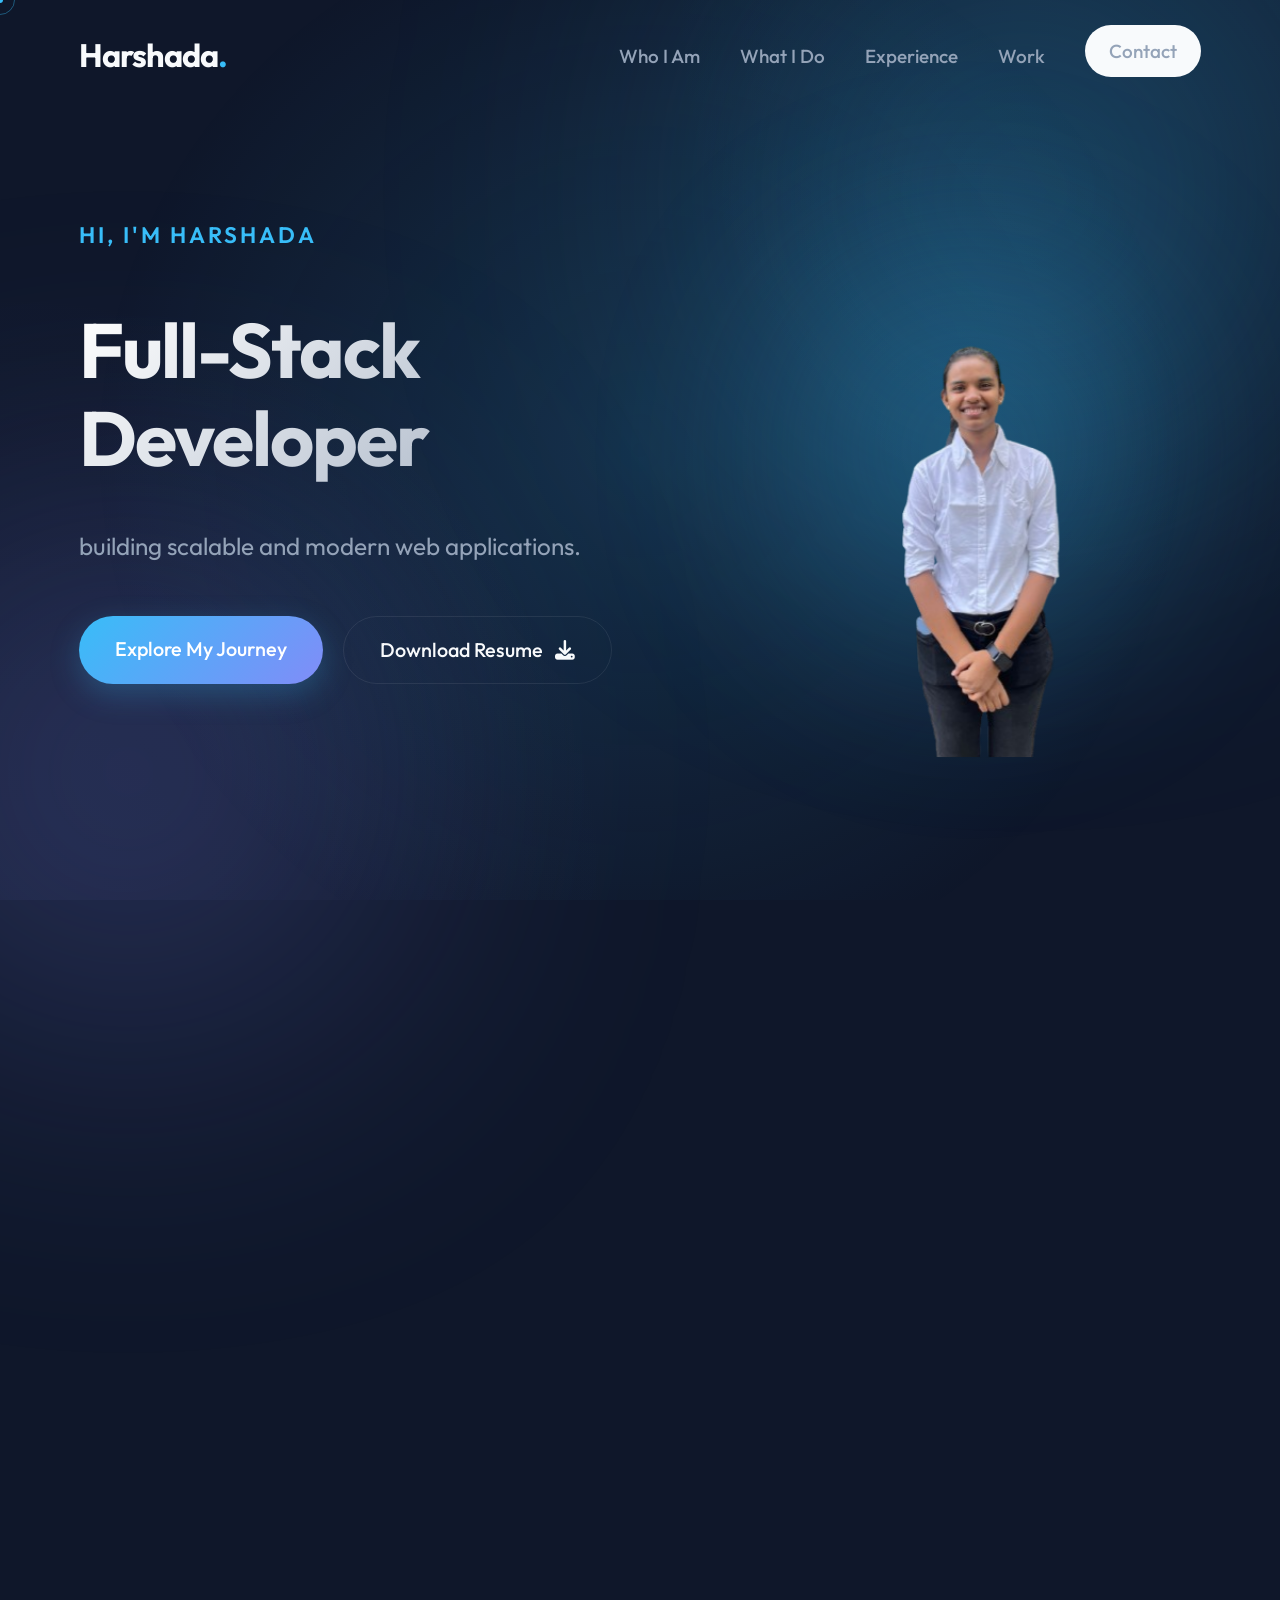
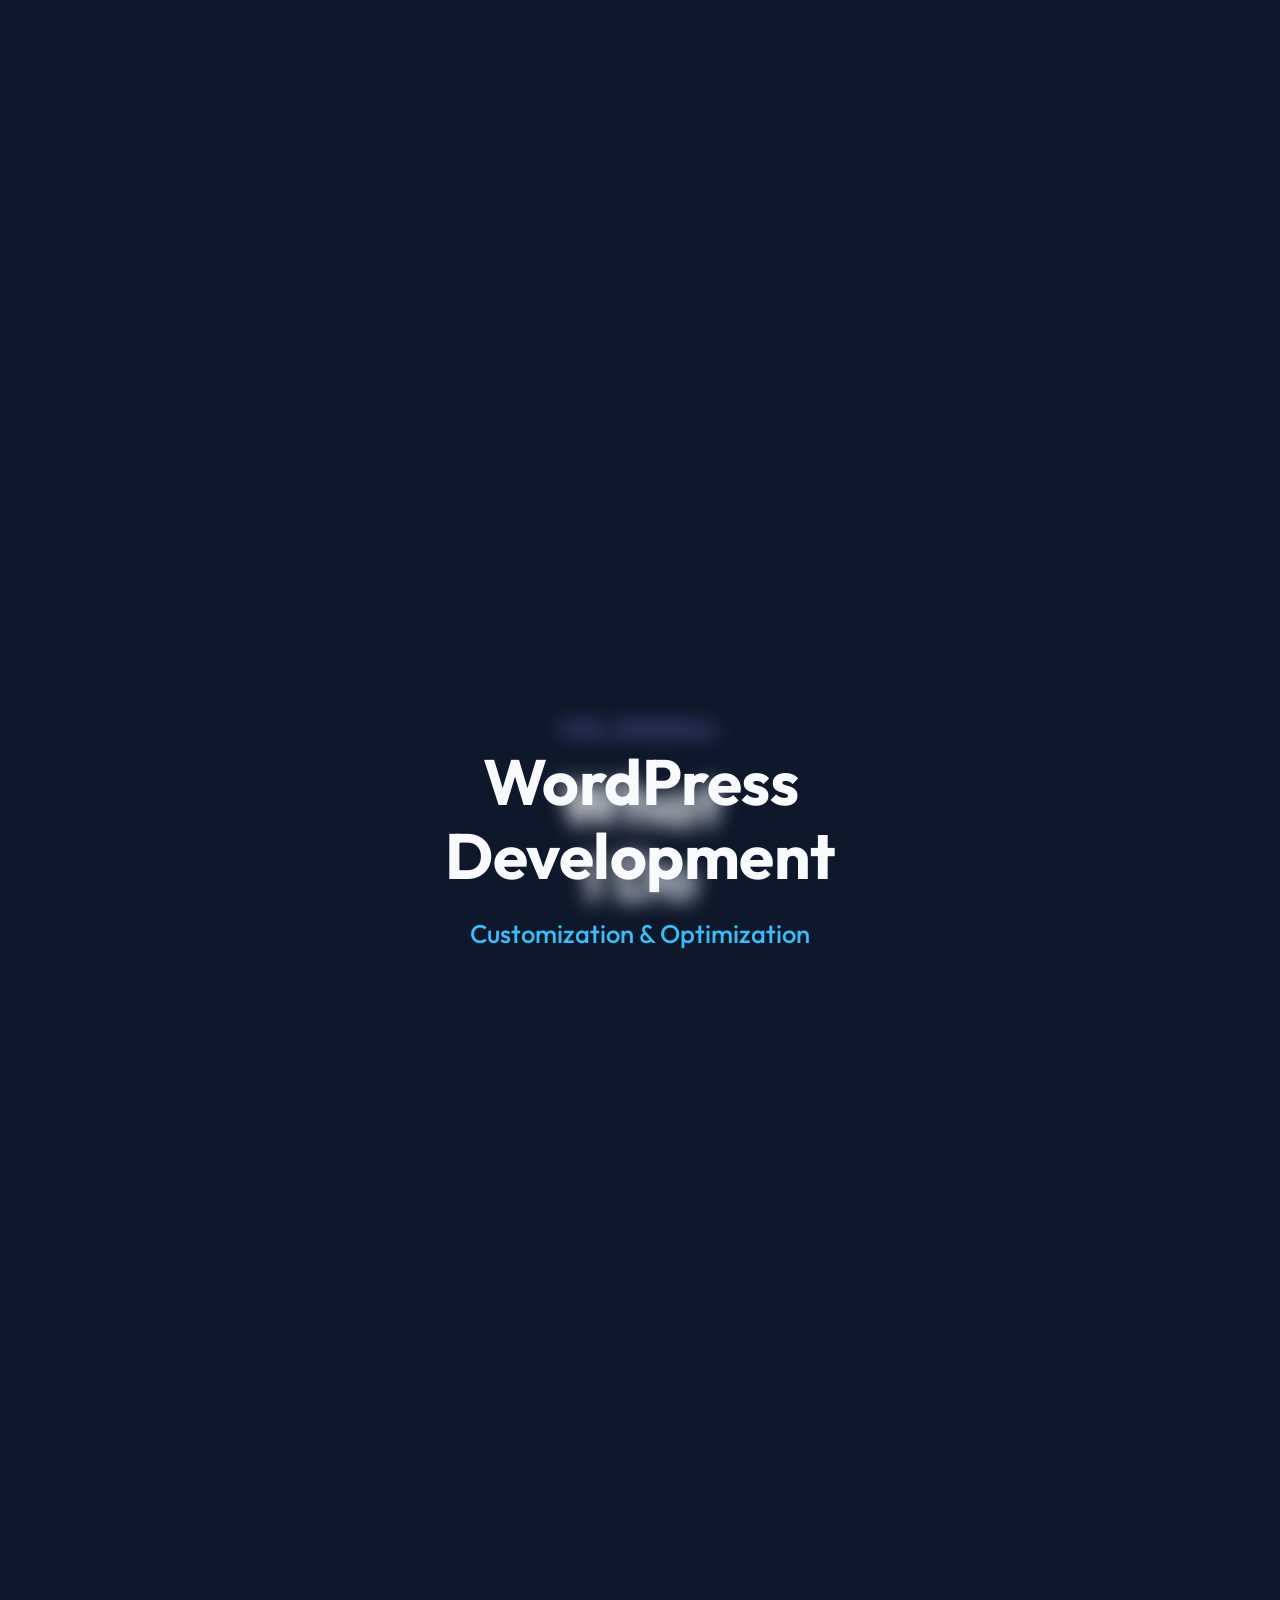
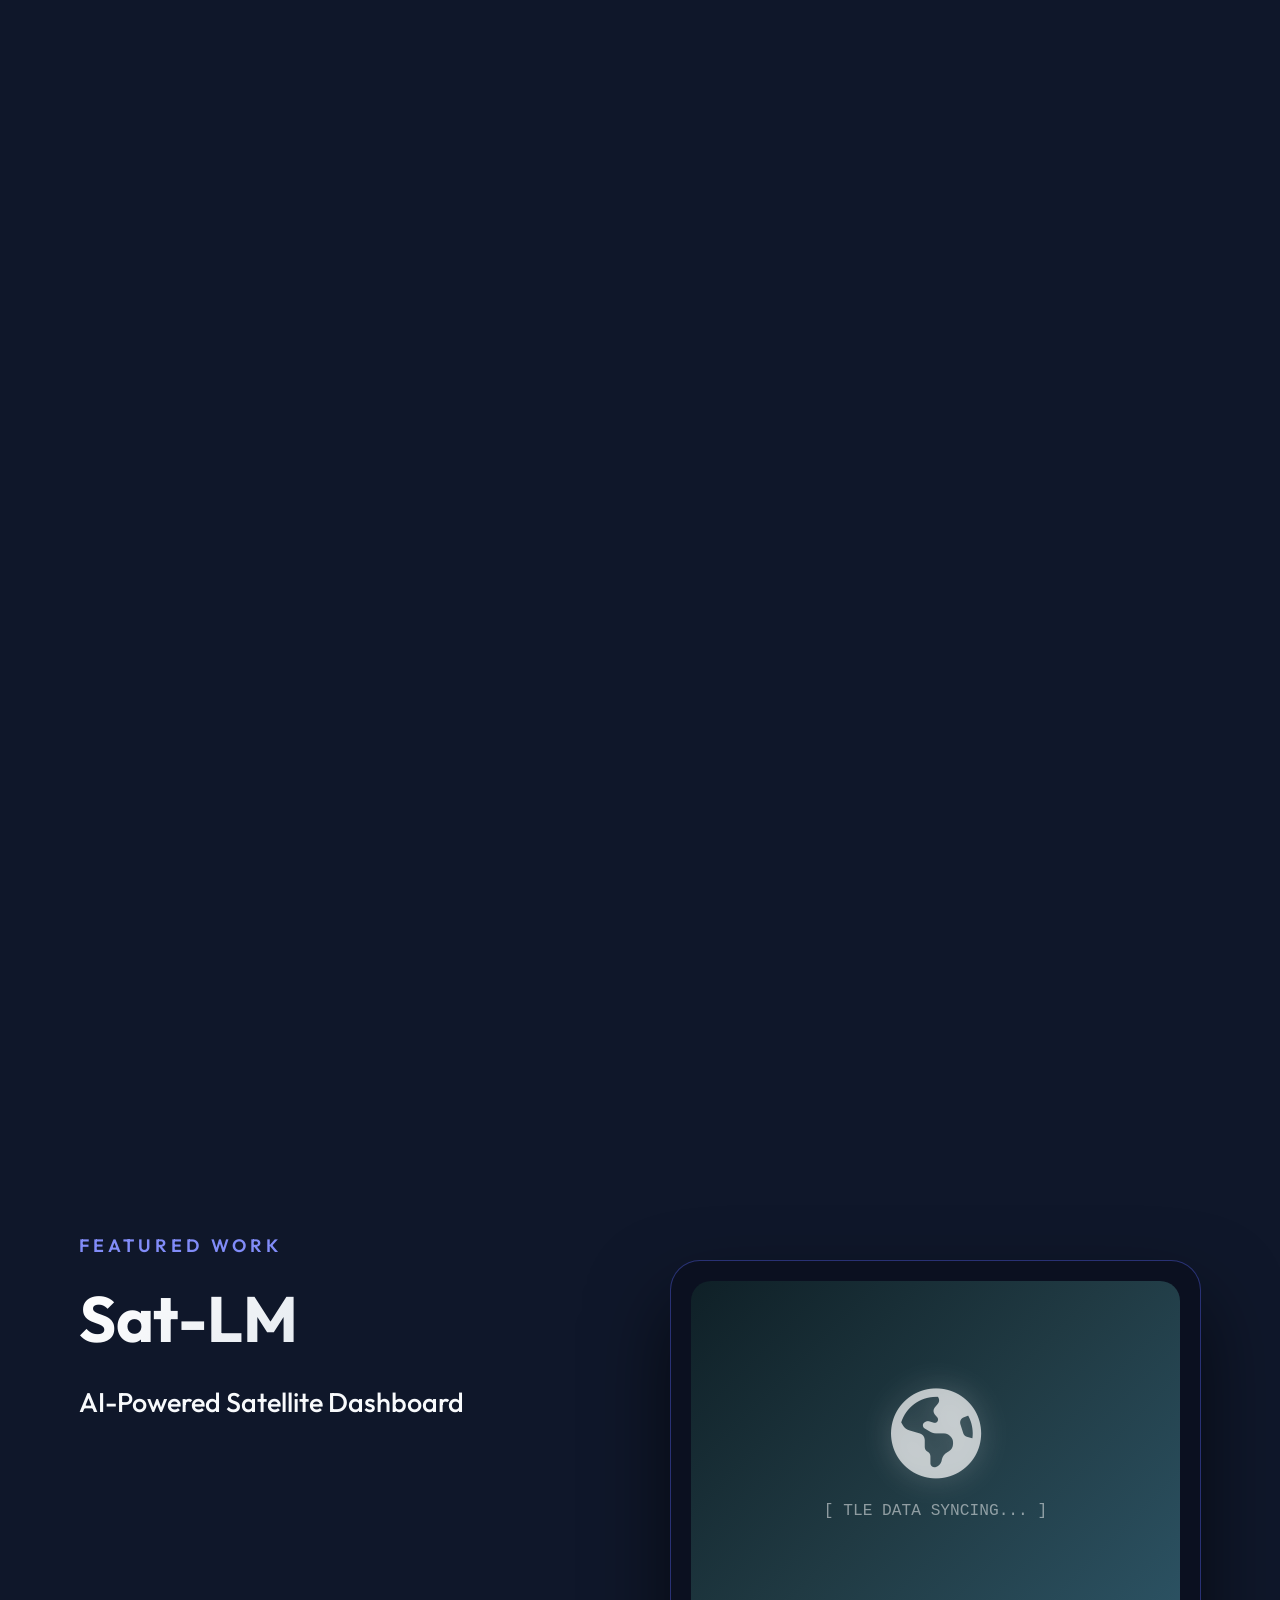
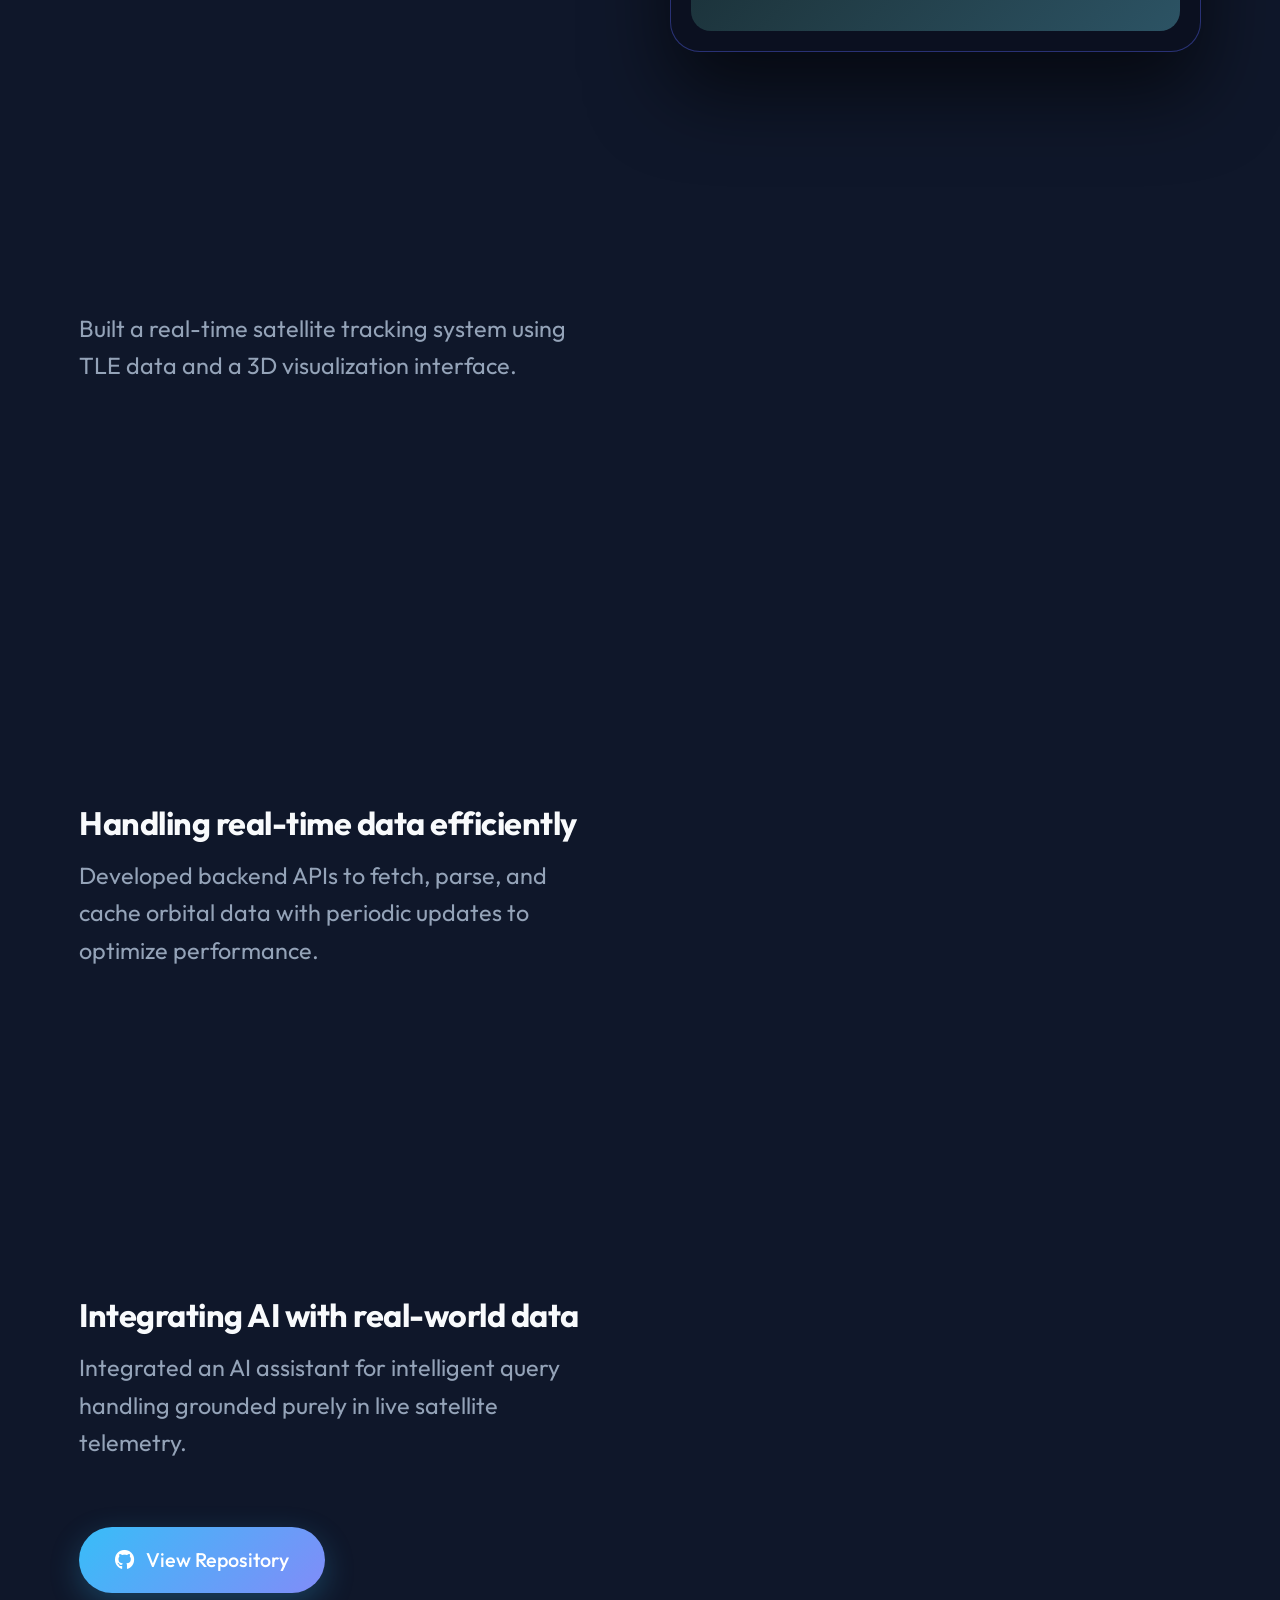
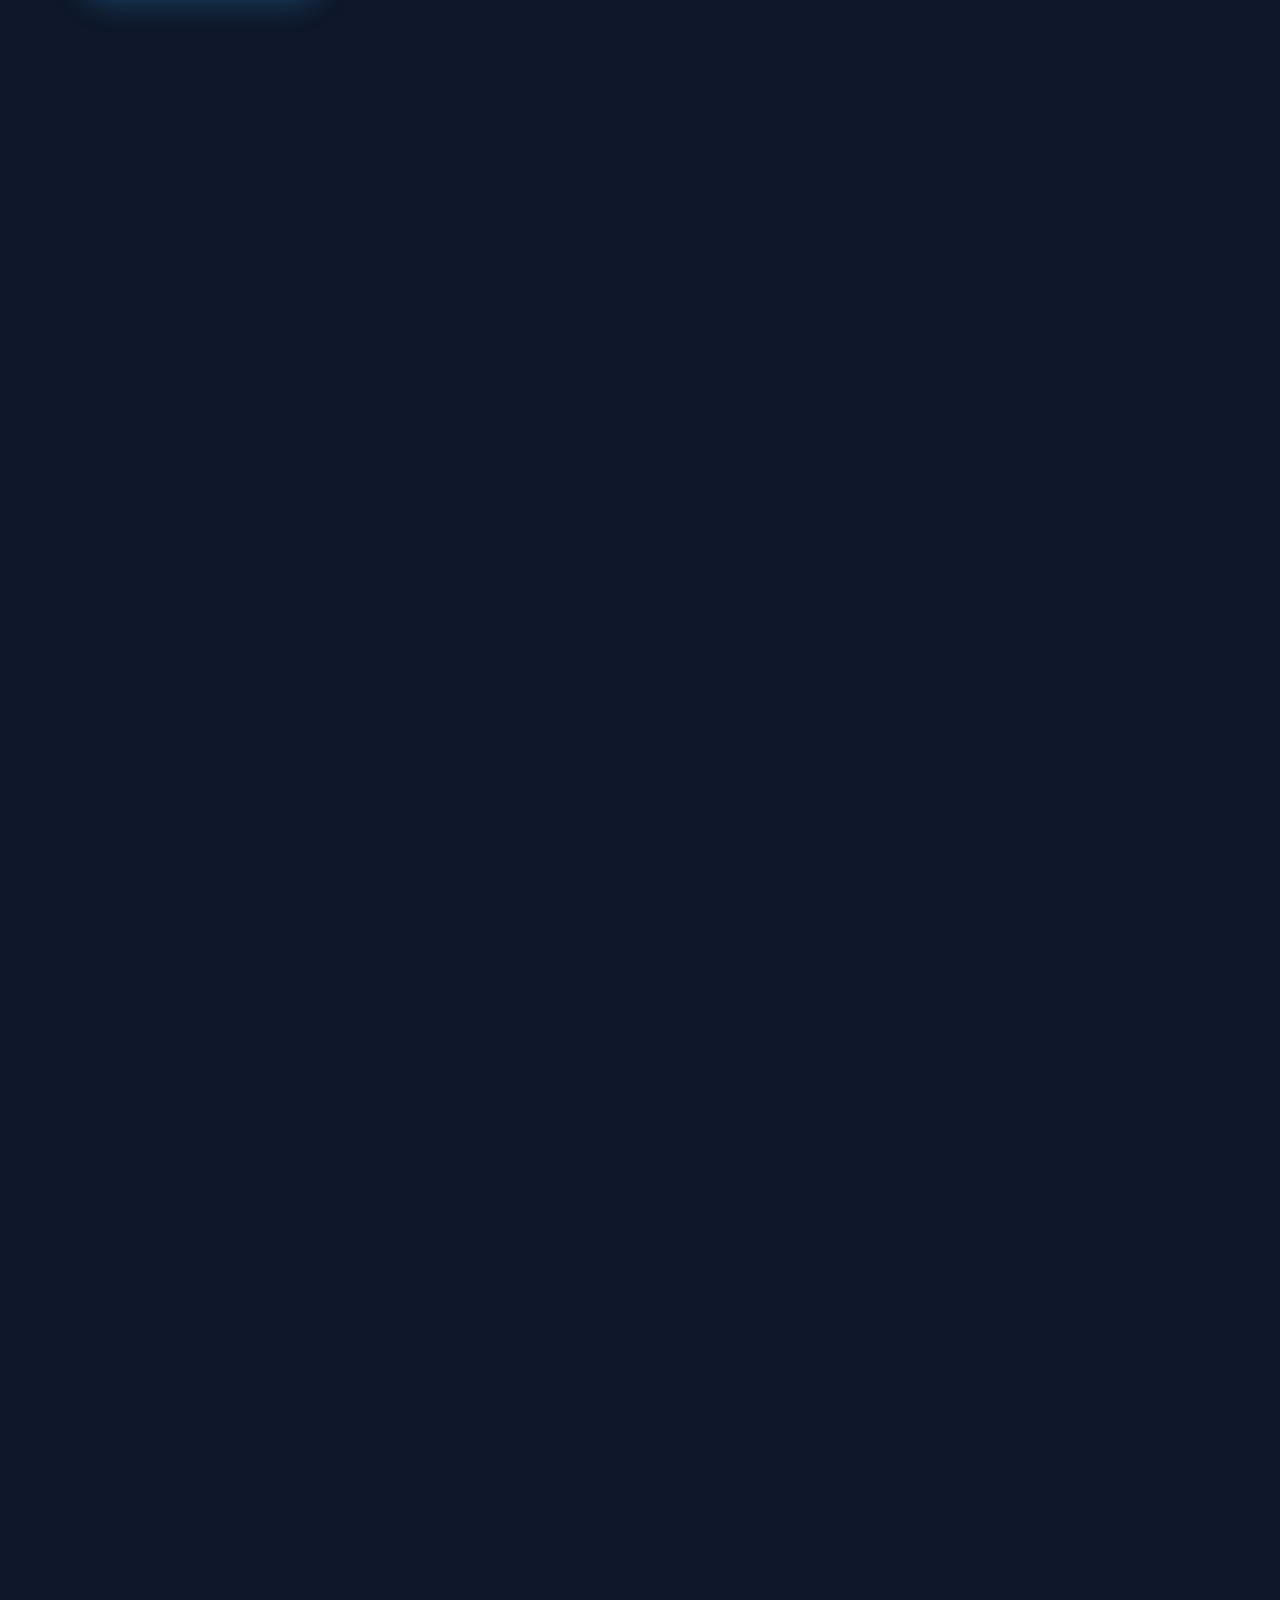
==== commit eeae5e52: "feat: upgrade to cinematic scrollytelling experience" ====
--- a/index.html
+++ b/index.html
@@ -36,24 +36,26 @@
 
     <main class="story-container">
         
-        <!-- 1. Hero Section -->
-        <div class="pinned-container" id="hero-container" style="height: 200vh;">
-            <section id="hero" class="section hero-section sticky-element">
-                <div class="container hero-content">
-                    <div class="hero-text">
-                        <p class="subtitle">Hi, I'm Harshada</p>
-                        <h1 class="glitch" data-text="Full-Stack Developer">Full-Stack Developer</h1>
-                        <p class="hero-desc">building scalable and modern web applications.</p>
-                        <div class="hero-cta">
+        <!-- 1. Hero Section Cinematic -->
+        <div class="pinned-container" id="hero-container" style="height: 300vh;">
+            <section id="hero" class="section hero-section sticky-element" style="overflow: hidden;">
+                <!-- Cinematic Background Shift -->
+                <div id="hero-bg-gradient" style="position: absolute; top: 0; left: 0; width: 100%; height: 100%; background: radial-gradient(circle at 50% 50%, rgba(56, 189, 248, 0.15), transparent 70%); z-index: 0; will-change: transform, opacity;"></div>
+                
+                <div class="container hero-content" style="position: relative; z-index: 1;">
+                    <div class="hero-text" id="hero-text-block">
+                        <div class="line-wrapper"><p class="subtitle blur-reveal" style="transition-delay: 0.1s;">Hi, I'm Harshada</p></div>
+                        <div class="line-wrapper"><h1 class="glitch blur-reveal" data-text="Full-Stack Developer" style="transition-delay: 0.3s; padding-bottom: 15px;">Full-Stack Developer</h1></div>
+                        <div class="line-wrapper"><p class="hero-desc blur-reveal" style="transition-delay: 0.5s;">building scalable and modern web applications.</p></div>
+                        <div class="hero-cta blur-reveal" style="transition-delay: 0.7s;">
                             <a href="#who-i-am" class="btn-primary">Explore My Journey</a>
                             <a href="Resume.pdf" download="Harshada_Kakade_Resume.pdf" class="btn-secondary">Download Resume <i class="fas fa-download" style="margin-left: 8px;"></i></a>
                         </div>
                     </div>
-                    <div class="hero-image">
-                        <div class="image-wrapper">
-                            <!-- Using the provided local image -->
-                            <img src="photo-removebg-preview.png" alt="Developer Portrait">
-                            <div class="backdrop-glow"></div>
+                    <div class="hero-image" id="hero-image-block">
+                        <div class="image-wrapper hero-img-wrap" style="transition: transform 0.4s cubic-bezier(0.22, 1, 0.36, 1); perspective: 1000px;">
+                            <img src="photo-removebg-preview.png" alt="Developer Portrait" class="tilt-img" style="transform-style: preserve-3d; will-change: transform;">
+                            <div class="backdrop-glow" style="background: radial-gradient(circle, var(--accent) 0%, transparent 70%);"></div>
                         </div>
                     </div>
                 </div>
@@ -61,9 +63,9 @@
         </div>
 
         <!-- 2. Who I Am -->
-        <section id="who-i-am" class="section who-section text-center" style="min-height: 80vh;">
+        <section id="who-i-am" class="section who-section text-center" style="min-height: 100vh; position: relative; z-index: 2;">
             <div class="container">
-                <div class="story-text-huge reveal">
+                <div class="story-text-huge blur-reveal">
                     <p style="font-size: clamp(1.8rem, 4vw, 3rem); line-height: 1.4; color: var(--text-main); font-weight: 500; max-width: 900px; margin: 0 auto;">
                         I design and develop responsive, user-focused web applications using modern technologies.
                     </p>
@@ -71,32 +73,39 @@
             </div>
         </section>
 
-        <!-- 3. What I Do (Skills as Story) -->
-        <section id="what-i-do" class="section do-section">
-            <div class="container staggered-reveal-container">
-                <div class="section-header text-center reveal-item">
-                    <p class="chapter-label">The Arsenal</p>
-                    <h2 class="section-title">What I Do</h2>
-                </div>
-                
-                <div class="skill-story-list" style="margin-top: 60px; max-width: 800px; margin-left: auto; margin-right: auto;">
-                    <div class="skill-story-item reveal-item" style="padding: 30px 0; border-bottom: 1px solid var(--glass-border);">
-                        <h3 style="font-size: 2rem; color: var(--text-main); margin-bottom: 10px;">Frontend Development</h3>
-                        <p style="font-size: 1.2rem; color: var(--text-muted); margin: 0;">React, Tailwind, UI/UX</p>
-                    </div>
-                    
-                    <div class="skill-story-item reveal-item" style="padding: 30px 0; border-bottom: 1px solid var(--glass-border);">
-                        <h3 style="font-size: 2rem; color: var(--text-main); margin-bottom: 10px;">Backend Development</h3>
-                        <p style="font-size: 1.2rem; color: var(--text-muted); margin: 0;">Node.js, Express, APIs, Databases</p>
-                    </div>
-                    
-                    <div class="skill-story-item reveal-item" style="padding: 30px 0; border-bottom: 1px solid var(--glass-border);">
-                        <h3 style="font-size: 2rem; color: var(--text-main); margin-bottom: 10px;">WordPress Development</h3>
-                        <p style="font-size: 1.2rem; color: var(--text-muted); margin: 0;">Customization & Optimization</p>
-                    </div>
-                </div>
-            </div>
-        </section>
+        <!-- 3. What I Do (Pinned Replace-in-Place Skills) -->
+        <div class="pinned-container" id="skills-container" style="height: 300vh;">
+            <section id="what-i-do" class="section do-section sticky-element" style="overflow: hidden;">
+                <div class="container" style="position: relative; height: 100vh; display: flex; flex-direction: column; justify-content: center; align-items: center;">
+                    <div class="section-header text-center" style="position: absolute; top: 15vh;">
+                        <p class="chapter-label blur-reveal">The Arsenal</p>
+                        <h2 class="section-title blur-reveal" style="transition-delay: 0.1s;">What I Do</h2>
+                    </div>
+                    
+                    <div class="skills-steps-wrapper" style="position: relative; width: 100%; max-width: 800px; height: 300px; display: flex; justify-content: center; align-items: center;">
+                        
+                        <!-- Step 1 -->
+                        <div class="skill-step" id="skill-step-1" style="position: absolute; text-align: center; opacity: 1; transform: translateY(0); transition: opacity 0.5s ease, transform 0.5s ease; will-change: opacity, transform;">
+                            <h3 style="font-size: clamp(2.5rem, 5vw, 4rem); color: var(--text-main); margin-bottom: 20px;">Frontend Development</h3>
+                            <p style="font-size: clamp(1.2rem, 2vw, 1.8rem); color: var(--accent); margin: 0; font-weight: 500;">React, Tailwind, UI/UX</p>
+                        </div>
+                        
+                        <!-- Step 2 -->
+                        <div class="skill-step" id="skill-step-2" style="position: absolute; text-align: center; opacity: 0; transform: translateY(50px); transition: opacity 0.5s ease, transform 0.5s ease; will-change: opacity, transform;">
+                            <h3 style="font-size: clamp(2.5rem, 5vw, 4rem); color: var(--text-main); margin-bottom: 20px;">Backend Development</h3>
+                            <p style="font-size: clamp(1.2rem, 2vw, 1.8rem); color: var(--accent); margin: 0; font-weight: 500;">Node.js, APIs, Databases</p>
+                        </div>
+                        
+                        <!-- Step 3 -->
+                        <div class="skill-step" id="skill-step-3" style="position: absolute; text-align: center; opacity: 0; transform: translateY(50px); transition: opacity 0.5s ease, transform 0.5s ease; will-change: opacity, transform;">
+                            <h3 style="font-size: clamp(2.5rem, 5vw, 4rem); color: var(--text-main); margin-bottom: 20px;">WordPress Development</h3>
+                            <p style="font-size: clamp(1.2rem, 2vw, 1.8rem); color: var(--accent); margin: 0; font-weight: 500;">Customization & Optimization</p>
+                        </div>
+
+                    </div>
+                </div>
+            </section>
+        </div>
 
         <!-- 4. My Experience -->
         <section id="my-experience" class="section exp-section">
@@ -202,21 +211,114 @@
                     <!-- Project 2 -->
                     <div class="project-card reveal-item" style="display: flex; flex-direction: column; background: transparent; border: none; box-shadow: none; transition-delay: 0.2s;">
                         <h3 style="font-size: 2rem; margin-bottom: 20px;">E-Commerce App</h3>
-                        <div class="project-img placeholder-gradient-2" style="background: linear-gradient(135deg, #FFB75E 0%, #ED8F03 100%); display: flex; align-items: center; justify-content: center; height: 250px; border-radius: 20px; margin-bottom: 30px;"><i class="fas fa-shopping-cart fa-4x" style="color: rgba(255,255,255,0.4)"></i></div>
-                        <p style="font-size: 1.1rem; color: var(--text-muted); line-height: 1.6; margin-bottom: 20px;">Full-stack platform with robust authentication, admin dashboard, and secure Razorpay payment integration.</p>
-                        <ul style="list-style-type: none; margin-bottom: 25px; font-size: 1rem; color: var(--text-main);">
-                            <li style="margin-bottom: 10px;">&bull; Full-stack system</li>
-                            <li style="margin-bottom: 10px;">&bull; Payment integration</li>
-                        </ul>
+        <!-- 5. Featured Project (Cinematic 7-Step Pinning) -->
+        <div class="pinned-container" id="sat-container" style="height: 700vh; background: var(--bg-dark);">
+            <section id="satlm" class="section project-section sticky-element" style="overflow: hidden; padding-top: 10vh;">
+                <div class="container split-layout" style="height: 90vh; align-items: stretch;">
+                    
+                    <!-- Left: Interpolated Text Story -->
+                    <div class="project-info" style="position: relative; height: 100%; display: flex; flex-direction: column; justify-content: center;">
+                        
+                        <!-- Step 1: Title -->
+                        <div id="sat-step-1" style="margin-bottom: 50px; opacity: 0; transform: translateY(30px); transition: opacity 0.5s cubic-bezier(0.22, 1, 0.36, 1), transform 0.5s cubic-bezier(0.22, 1, 0.36, 1);">
+                            <p class="chapter-label">Featured Story</p>
+                            <h3 style="font-size: clamp(2.5rem, 5vw, 4rem); color: var(--text-main); line-height: 1.1;">AI-Powered Satellite<br>Dashboard</h3>
+                        </div>
+
+                        <div style="position: relative; height: 350px; width: 100%;">
+                            <!-- Step 3: Description -->
+                            <div id="sat-step-3" class="sat-step" style="position: absolute; top: 0; left: 0; width: 100%; opacity: 0; transform: translateY(50px); transition: opacity 0.5s cubic-bezier(0.22, 1, 0.36, 1), transform 0.5s cubic-bezier(0.22, 1, 0.36, 1);">
+                                <p style="font-size: clamp(1.4rem, 2.5vw, 1.8rem); color: var(--text-muted); line-height: 1.6;">Built a real-time satellite tracking system using TLE data and a 3D interface.</p>
+                            </div>
+
+                            <!-- Step 4: Challenges -->
+                            <div id="sat-step-4" class="sat-step" style="position: absolute; top: 0; left: 0; width: 100%; opacity: 0; transform: translateY(50px); transition: opacity 0.5s cubic-bezier(0.22, 1, 0.36, 1), transform 0.5s cubic-bezier(0.22, 1, 0.36, 1);">
+                                <h4 style="color: var(--text-main); font-size: 1.8rem; margin-bottom: 20px;">The Challenge</h4>
+                                <ul style="color: var(--text-muted); font-size: 1.2rem; line-height: 1.8; list-style: none; padding: 0;">
+                                    <li style="margin-bottom: 10px;"><i class="fas fa-exclamation-triangle" style="color: var(--accent); margin-right: 15px;"></i> Handling real-time satellite data streams.</li>
+                                    <li><i class="fas fa-bolt" style="color: var(--accent); margin-right: 15px;"></i> Optimizing performance with caching.</li>
+                                </ul>
+                            </div>
+
+                            <!-- Step 5: Solution -->
+                            <div id="sat-step-5" class="sat-step" style="position: absolute; top: 0; left: 0; width: 100%; opacity: 0; transform: translateY(50px); transition: opacity 0.5s cubic-bezier(0.22, 1, 0.36, 1), transform 0.5s cubic-bezier(0.22, 1, 0.36, 1);">
+                                <h4 style="color: var(--text-main); font-size: 1.8rem; margin-bottom: 20px;">The Solution</h4>
+                                <ul style="color: var(--text-muted); font-size: 1.2rem; line-height: 1.8; list-style: none; padding: 0;">
+                                    <li style="margin-bottom: 10px;"><i class="fas fa-check-circle" style="color: var(--accent); margin-right: 15px;"></i> Backend APIs with efficient data processing.</li>
+                                    <li><i class="fas fa-robot" style="color: var(--accent); margin-right: 15px;"></i> AI assistant integrated with grounded data.</li>
+                                </ul>
+                            </div>
+
+                            <!-- Step 6: Tech Stack -->
+                            <div id="sat-step-6" class="sat-step" style="position: absolute; top: 0; left: 0; width: 100%; opacity: 0; transform: translateY(50px); transition: opacity 0.5s cubic-bezier(0.22, 1, 0.36, 1), transform 0.5s cubic-bezier(0.22, 1, 0.36, 1);">
+                                <h4 style="color: var(--text-main); font-size: 1.8rem; margin-bottom: 20px;">Technologies Used</h4>
+                                <div class="tech-stack" style="gap: 15px; flex-wrap: wrap;">
+                                    <span class="badge">React</span>
+                                    <span class="badge">Node.js</span>
+                                    <span class="badge">Express</span>
+                                    <span class="badge">TailwindCSS</span>
+                                    <span class="badge">Ollama</span>
+                                </div>
+                            </div>
+
+                            <!-- Step 7: CTA -->
+                            <div id="sat-step-7" class="sat-step" style="position: absolute; top: 0; left: 0; width: 100%; opacity: 0; transform: translateY(50px); transition: opacity 0.5s cubic-bezier(0.22, 1, 0.36, 1), transform 0.5s cubic-bezier(0.22, 1, 0.36, 1);">
+                                <h4 style="color: var(--text-main); font-size: 1.8rem; margin-bottom: 30px;">See it in Action</h4>
+                                <div style="display: flex; gap: 20px; flex-wrap: wrap;">
+                                    <a href="https://github.com/harshada9270/Sat-LM" target="_blank" class="btn-primary">View Project <i class="fas fa-rocket" style="margin-left: 8px;"></i></a>
+                                    <a href="https://github.com/harshada9270/Sat-LM" target="_blank" class="btn-secondary">Source Code <i class="fab fa-github" style="margin-left: 8px;"></i></a>
+                                </div>
+                            </div>
+                        </div>
+                    </div>
+                    
+                    <!-- Right: Interpolated Visual (Step 2 triggers this) -->
+                    <div class="project-visual" style="position: relative; height: 100%; display: flex; align-items: center; justify-content: center;">
+                        <div id="sat-image" class="glass" style="padding: 10px; border-radius: 20px; opacity: 0; transform: scale(0.9) translateY(40px); transition: opacity 1s cubic-bezier(0.22, 1, 0.36, 1), transform 1s cubic-bezier(0.22, 1, 0.36, 1); filter: blur(5px);">
+                            <img src="https://via.placeholder.com/600x400/1e293b/38bdf8?text=Sat-LM+Dashboard" alt="Sat-LM Project" style="width: 100%; border-radius: 12px; display: block; box-shadow: 0 20px 40px rgba(0,0,0,0.5);">
+                        </div>
+                    </div>
+
+                </div>
+            </section>
+        </div>
+
+        <!-- 6. Secondary Projects (Lighter Animation) -->
+        <section id="other-projects" class="section projects-section">
+            <div class="container staggered-reveal-container">
+                <div class="section-header text-center blur-reveal">
+                    <p class="chapter-label">More Work</p>
+                    <h2 class="section-title">Selected Projects</h2>
+                </div>
+                
+                <div class="projects-grid" style="display: grid; grid-template-columns: repeat(auto-fit, minmax(350px, 1fr)); gap: 40px; margin-top: 60px;">
+                    <!-- Carbon Footprint -->
+                    <div class="project-card reveal-item glass" style="border-radius: 24px; overflow: hidden; display: flex; flex-direction: column;">
+                        <img src="https://via.placeholder.com/600x300/1e293b/38bdf8?text=Carbon+Monitor" alt="Carbon Footprint Monitor" style="width: 100%; height: 240px; object-fit: cover; transition: transform 0.5s ease;">
+                        <div style="padding: 40px;">
+                            <h3 style="font-size: 1.8rem; color: var(--text-main); margin-bottom: 15px;">Carbon Footprint Monitor</h3>
+                            <p style="color: var(--text-muted); font-size: 1.1rem; margin-bottom: 25px;">Tracking and visualizing carbon footprints for environmental sustainability.</p>
+                            <a href="https://github.com/harshada9270" target="_blank" class="btn-secondary" style="padding: 10px 20px; font-size: 0.95rem;">GitHub <i class="fab fa-github"></i></a>
+                        </div>
+                    </div>
+
+                    <!-- E-Commerce -->
+                    <div class="project-card reveal-item glass" style="border-radius: 24px; overflow: hidden; display: flex; flex-direction: column; transition-delay: 0.2s;">
+                        <img src="https://via.placeholder.com/600x300/1e293b/38bdf8?text=E-Commerce" alt="E-Commerce App" style="width: 100%; height: 240px; object-fit: cover; transition: transform 0.5s ease;">
+                        <div style="padding: 40px;">
+                            <h3 style="font-size: 1.8rem; color: var(--text-main); margin-bottom: 15px;">E-Commerce Platform</h3>
+                            <p style="color: var(--text-muted); font-size: 1.1rem; margin-bottom: 25px;">A full-featured online storefront with React and Node.js backend.</p>
+                            <a href="https://github.com/harshada9270" target="_blank" class="btn-secondary" style="padding: 10px 20px; font-size: 0.95rem;">GitHub <i class="fab fa-github"></i></a>
+                        </div>
                     </div>
                 </div>
             </div>
         </section>
 
         <!-- 7. Large Visual Moment -->
-        <section class="section text-center" style="min-height: 70vh; display: flex; align-items: center;">
+        <section class="section text-center" style="min-height: 80vh; display: flex; align-items: center;">
             <div class="container">
-                <h1 class="reveal-item" style="font-size: clamp(4rem, 8vw, 8rem); font-weight: 700; background: linear-gradient(to right, #fff, #94a3b8); -webkit-background-clip: text; background-clip: text; color: transparent; line-height: 1.1; letter-spacing: -2px;">
+                <h1 class="blur-reveal" style="font-size: clamp(4rem, 8vw, 10rem); font-weight: 700; background: linear-gradient(135deg, #fff 20%, #38bdf8 80%); -webkit-background-clip: text; background-clip: text; color: transparent; line-height: 1.1; letter-spacing: -3px; text-shadow: 0 10px 40px rgba(56, 189, 248, 0.2);">
                     Code.<br>Design.<br>Impact.
                 </h1>
             </div>
@@ -225,7 +327,7 @@
         <!-- 8. Achievements / Proof -->
         <section id="achievements" class="section achievements-section">
             <div class="container staggered-reveal-container">
-                <div class="section-header text-center reveal-item">
+                <div class="section-header text-center blur-reveal">
                     <p class="chapter-label">The Evidence</p>
                     <h2 class="section-title">Achievements</h2>
                 </div>
@@ -239,7 +341,7 @@
                     
                     <div class="stat-card reveal-item" style="padding: 40px; border-radius: 30px; background: rgba(255,255,255,0.02); text-align: center; border: 1px solid var(--glass-border); transition-delay: 0.1s;">
                         <i class="fas fa-brain fa-3x" style="color: var(--accent); margin-bottom: 20px;"></i>
-                        <div style="font-size: 3rem; color: var(--accent); line-height: 1; margin-bottom: 10px; display: inline-flex; align-items: center; justify-content: center;"><span class="counter" data-target="100">0</span><span style="font-size: 2.5rem; color: var(--accent);">+</span></div>
+                        <div style="font-size: 3.5rem; color: var(--accent); line-height: 1; margin-bottom: 10px; display: inline-flex; align-items: center; justify-content: center; font-weight: 700;"><span class="counter" data-target="100">0</span><span style="font-size: 2.5rem; color: var(--accent);">+</span></div>
                         <h3 style="font-size: 1.5rem; color: var(--text-main); margin-bottom: 5px;">DSA Problems Solved</h3>
                     </div>
                     
@@ -252,14 +354,17 @@
             </div>
         </section>
 
-        <!-- 9. Contact -->
-        <section id="contact" class="section contact-section text-center" style="min-height: 60vh;">
-            <div class="container reveal-item">
-                <h2 style="font-size: clamp(3rem, 6vw, 4rem); color: var(--text-main); font-weight: 600; margin-bottom: 15px; letter-spacing: -1px;">Let's build something together.</h2>
+        <!-- 9. Final Impact Section -->
+        <section id="contact" class="section contact-section text-center" style="min-height: 90vh; display: flex; align-items: center;">
+            <div class="container blur-reveal" style="max-width: 1000px;">
+                <h2 style="font-size: clamp(3.5rem, 8vw, 6rem); color: var(--text-main); font-weight: 700; margin-bottom: 20px; line-height: 1.1; letter-spacing: -2px;">Let's Build Something Amazing.</h2>
+                <p style="font-size: clamp(1.2rem, 3vw, 1.8rem); color: var(--text-muted); margin-bottom: 50px;">Open to opportunities and collaborations.</p>
+                <div style="display: flex; gap: 30px; justify-content: center; flex-wrap: wrap;">
+                    <a href="mailto:harshadakakade0918@gmail.com" class="btn-primary" style="font-size: 1.2rem; padding: 20px 40px; border-radius: 50px;"><i class="fas fa-envelope" style="margin-right: 10px;"></i> harshadakakade0918@gmail.com</a>
+                </div>
                 <div style="display: flex; gap: 30px; justify-content: center; flex-wrap: wrap; margin-top: 50px;">
-                    <a href="mailto:harshadakakade0918@gmail.com" class="contact-link"><i class="fas fa-envelope"></i> Email</a>
-                    <a href="https://github.com/harshada9270" target="_blank" rel="noopener noreferrer" class="contact-link"><i class="fab fa-github"></i> GitHub</a>
-                    <a href="https://www.linkedin.com/in/harshada-kakade-854964281/" target="_blank" rel="noopener noreferrer" class="contact-link"><i class="fab fa-linkedin"></i> LinkedIn</a>
+                    <a href="https://github.com/harshada9270" target="_blank" rel="noopener noreferrer" class="contact-link" style="font-size: 1.5rem;"><i class="fab fa-github"></i> GitHub</a>
+                    <a href="https://www.linkedin.com/in/harshada-kakade-854964281/" target="_blank" rel="noopener noreferrer" class="contact-link" style="font-size: 1.5rem;"><i class="fab fa-linkedin"></i> LinkedIn</a>
                 </div>
             </div>
         </section>
--- a/style.css
+++ b/style.css
@@ -21,9 +21,9 @@
     --section-pad: 180px 0; /* Huge spacing for premium feel */
     --container-max: 1250px;
     
-    /* Transitions (Premium Scrollytelling Ease) */
-    --transition-fast: 0.5s ease-in-out;
-    --transition-smooth: 1.2s ease-in-out;
+    /* Transitions (Cinematic Scrollytelling Ease) */
+    --transition-fast: 0.5s cubic-bezier(0.22, 1, 0.36, 1);
+    --transition-smooth: 1.2s cubic-bezier(0.22, 1, 0.36, 1);
 }
 
 /* Base Styles */
@@ -264,6 +264,10 @@
     padding: 15px 0;
     border-bottom: 1px solid var(--glass-border);
     box-shadow: 0 10px 30px rgba(0,0,0,0.2);
+}
+
+nav.nav-hidden {
+    transform: translateY(-100%);
 }
 
 .nav-container {
@@ -761,11 +765,31 @@
     box-shadow: 0 10px 20px rgba(56, 189, 248, 0.4);
 }
 
+/* Cinematic Blur Reveal */
+.blur-reveal {
+    opacity: 0;
+    filter: blur(10px);
+    transform: translateY(30px);
+    transition: opacity 1.5s cubic-bezier(0.22, 1, 0.36, 1), filter 1.5s cubic-bezier(0.22, 1, 0.36, 1), transform 1.5s cubic-bezier(0.22, 1, 0.36, 1);
+    will-change: opacity, filter, transform;
+}
+
+.blur-reveal.visible {
+    opacity: 1;
+    filter: blur(0px);
+    transform: translateY(0);
+}
+
+.line-wrapper {
+    overflow: hidden;
+    display: block;
+}
+
 /* Premium Scroll Animations - Scrollytelling Natural Interpolation */
 .reveal, .reveal-item {
     opacity: 0;
     transform: translateY(40px);
-    transition: opacity 1.2s cubic-bezier(0.16, 1, 0.3, 1), transform 1.2s cubic-bezier(0.16, 1, 0.3, 1);
+    transition: opacity 1.2s cubic-bezier(0.22, 1, 0.36, 1), transform 1.2s cubic-bezier(0.22, 1, 0.36, 1);
     will-change: opacity, transform;
 }
 
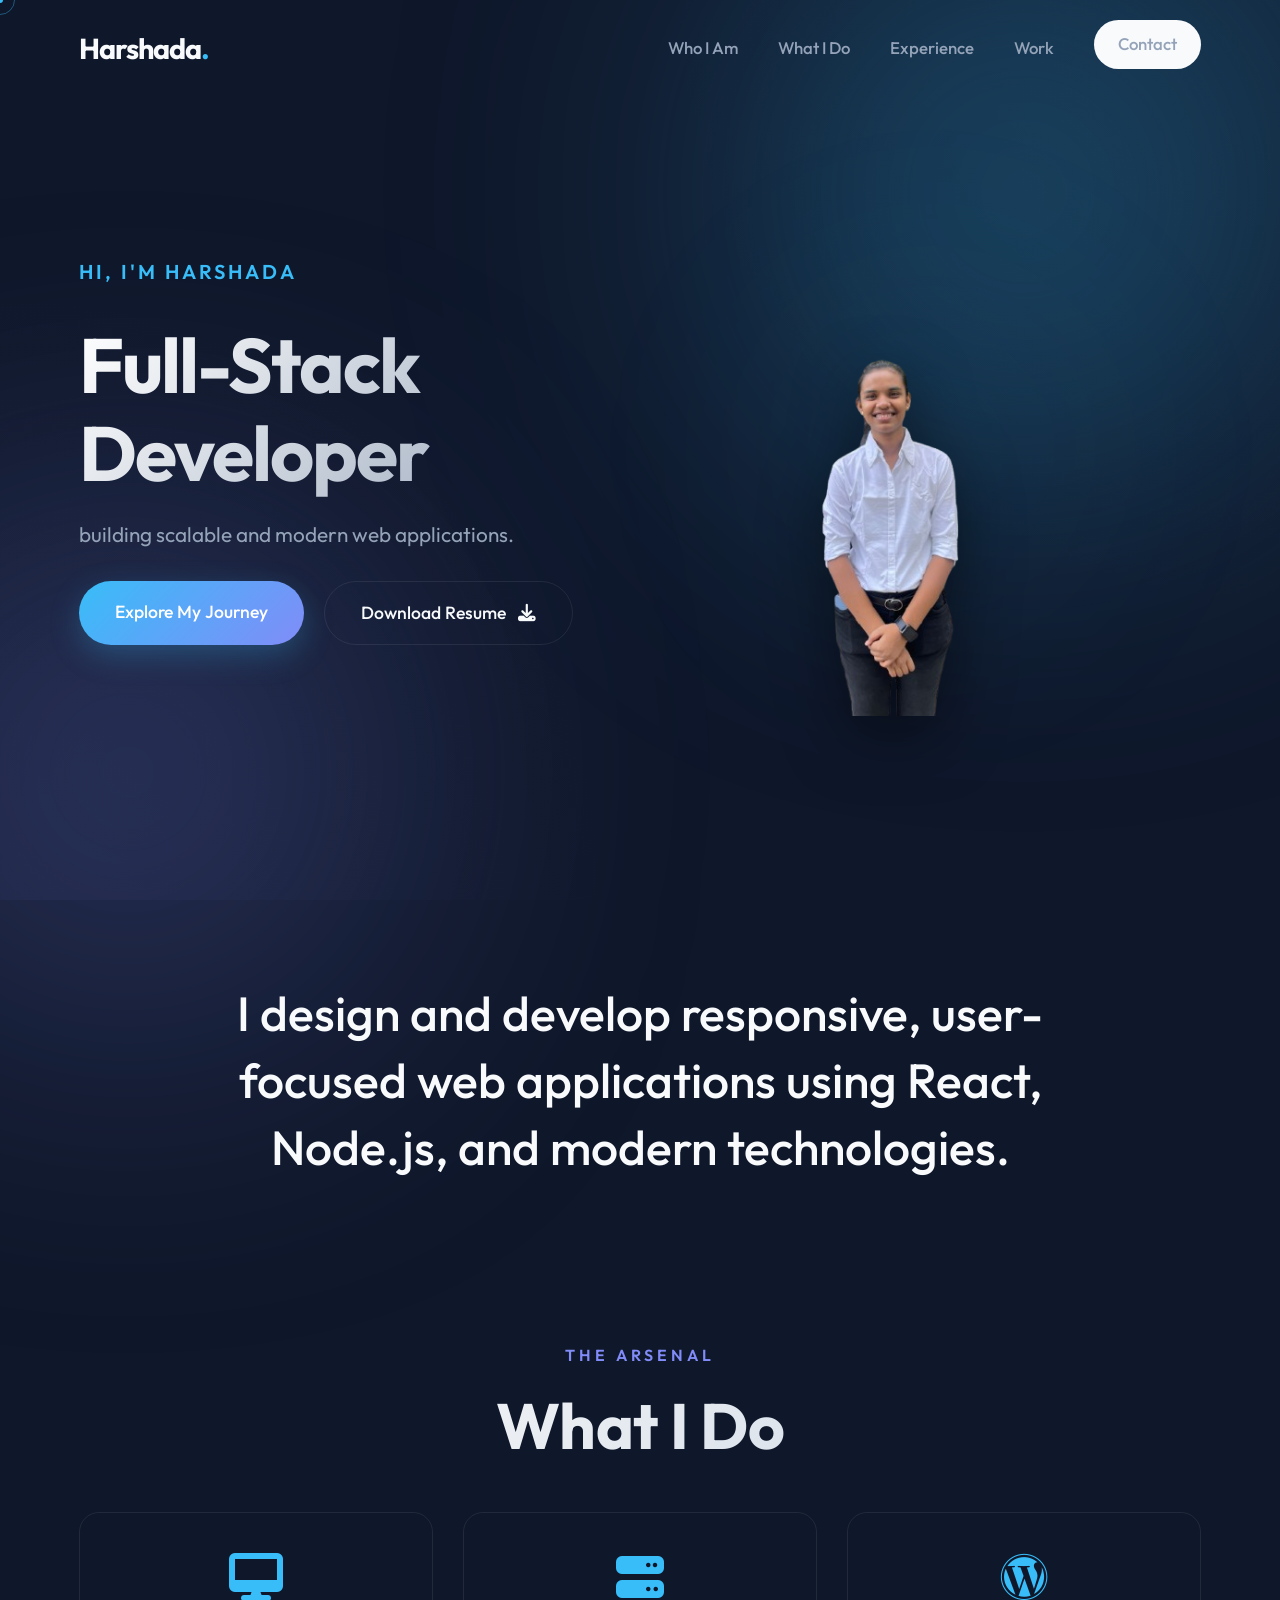
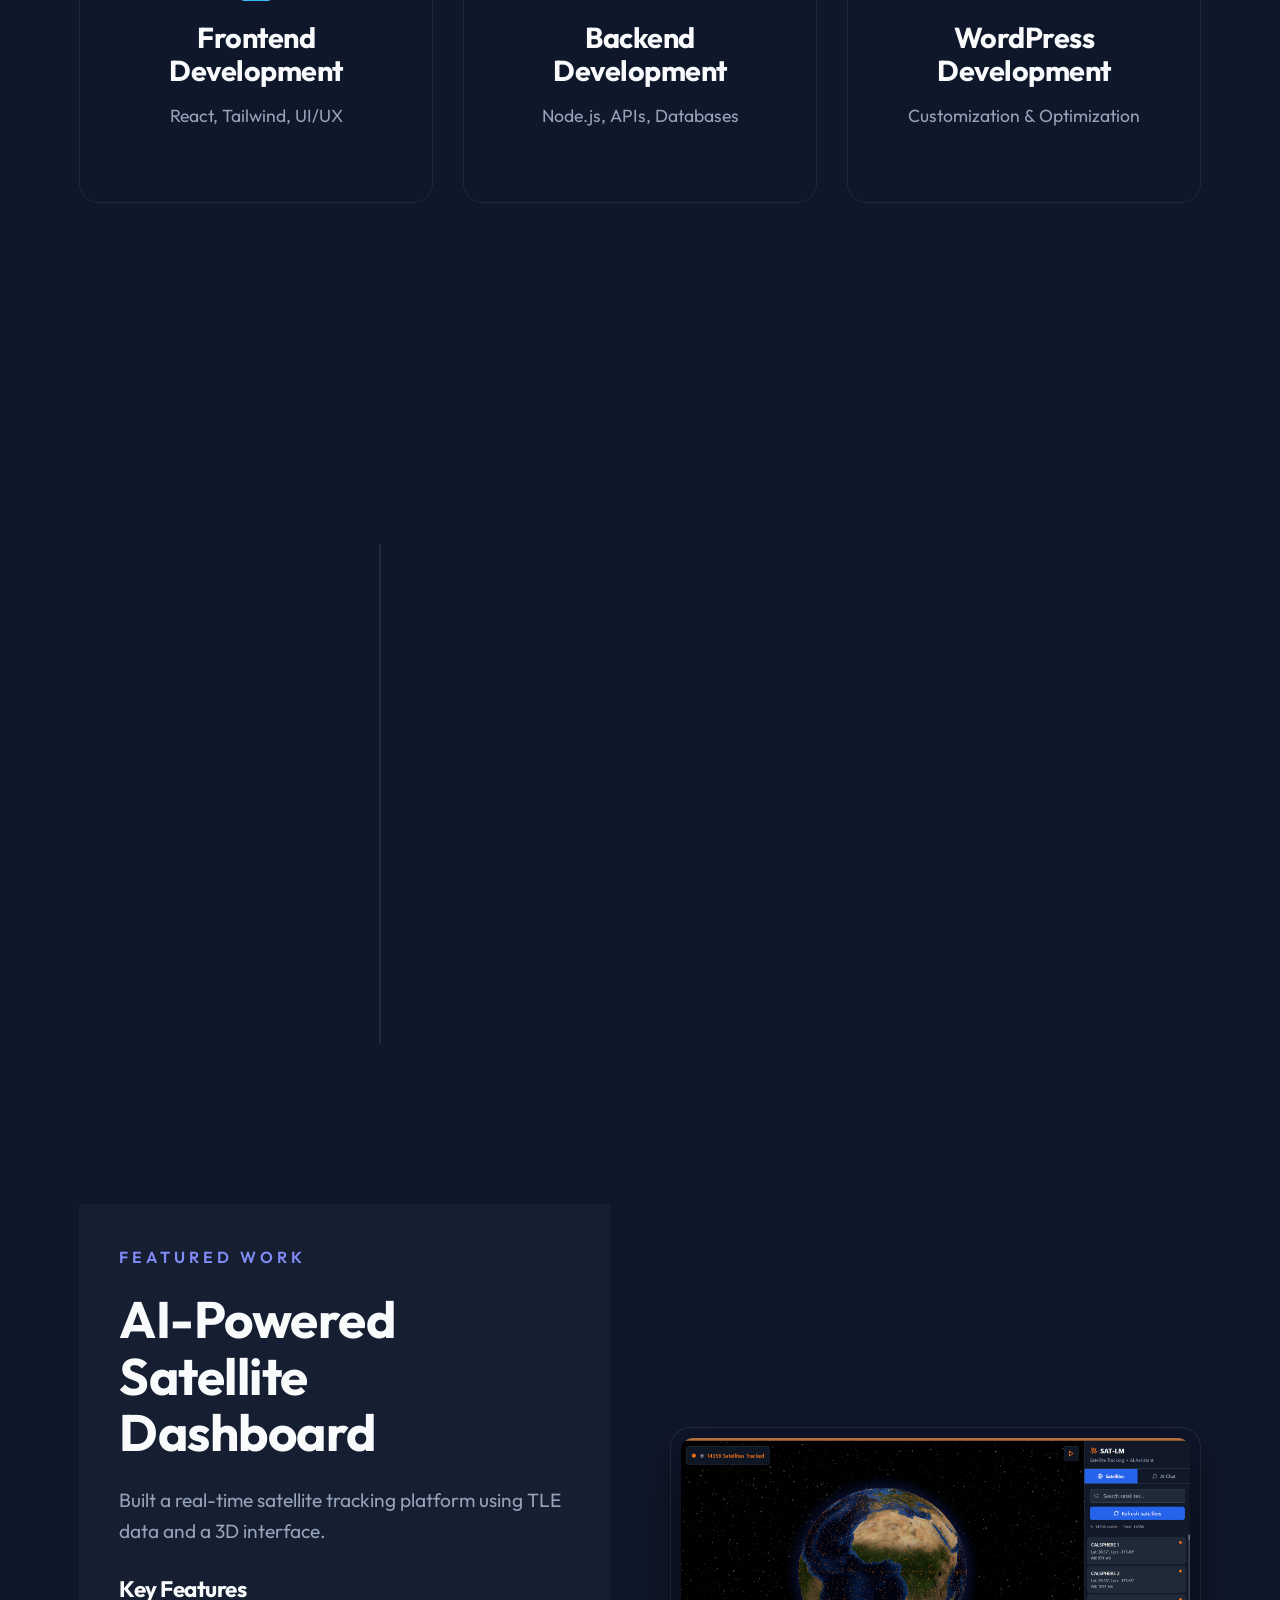
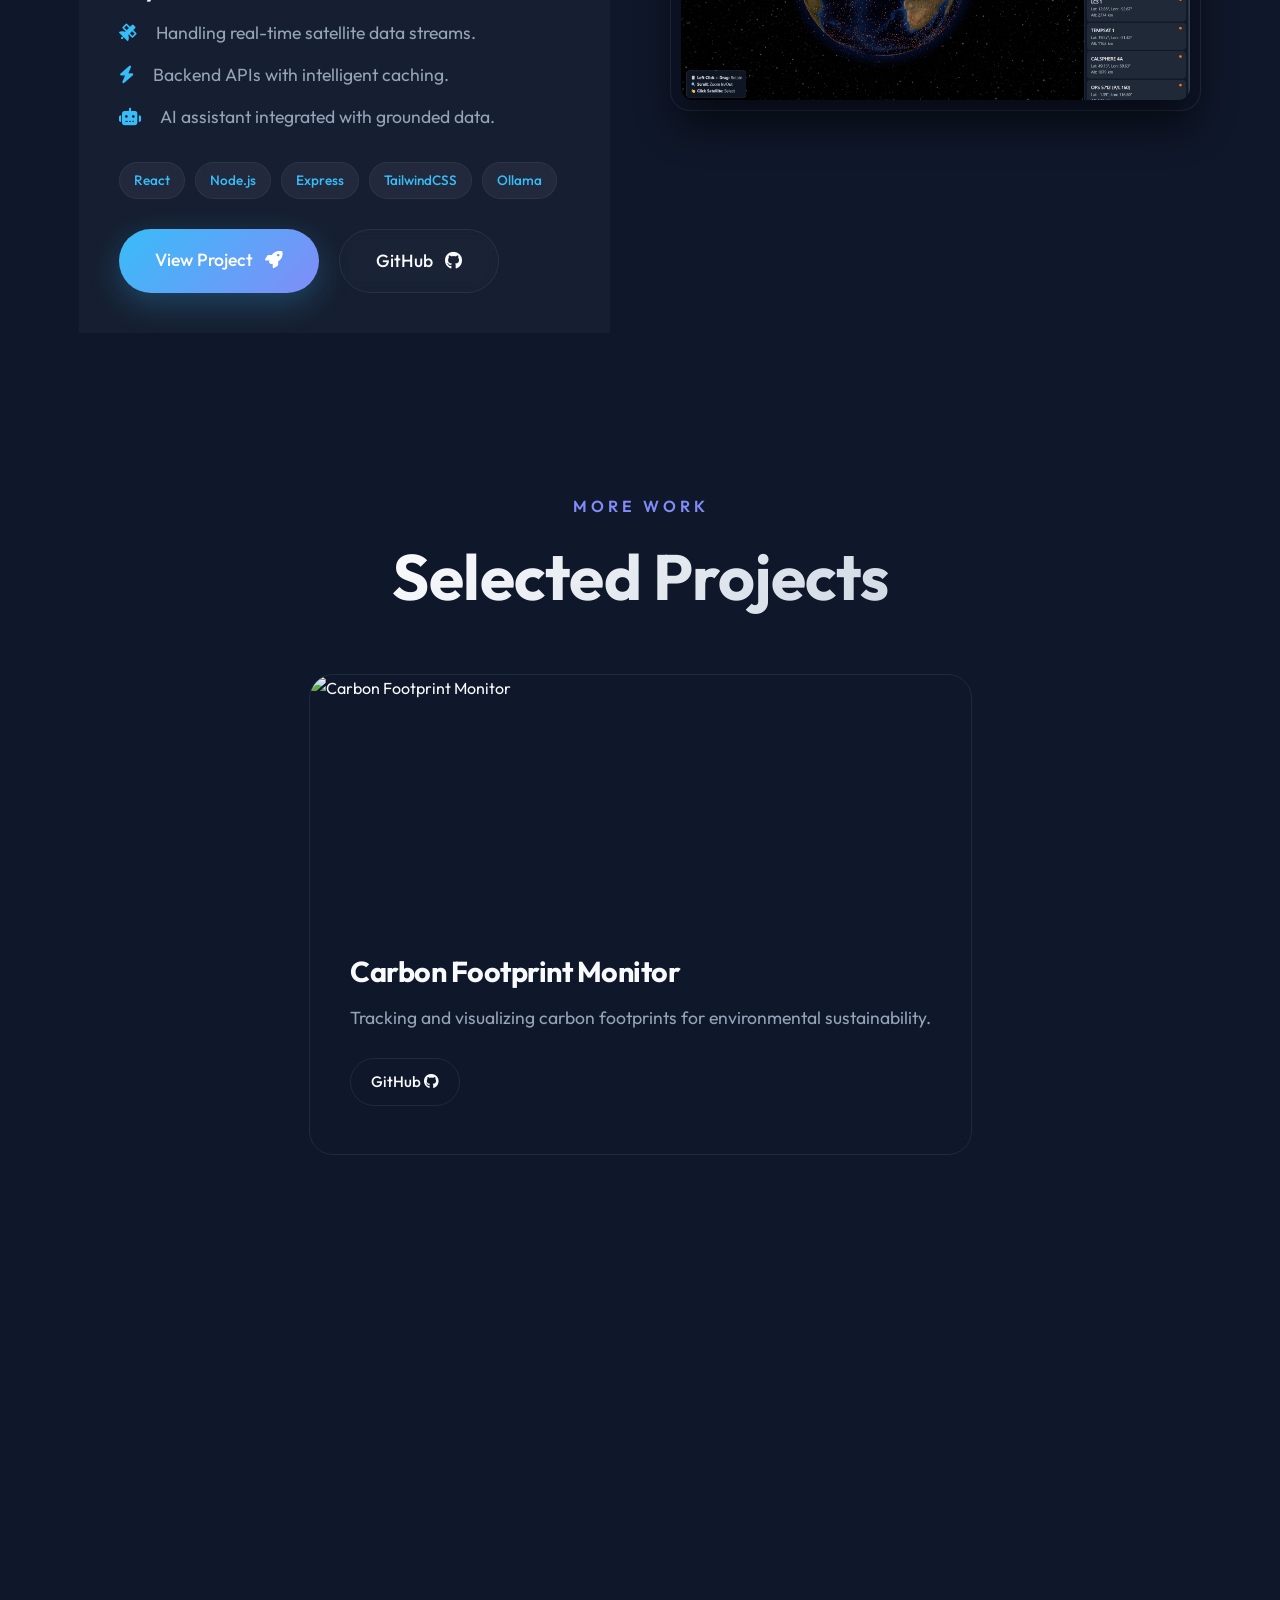
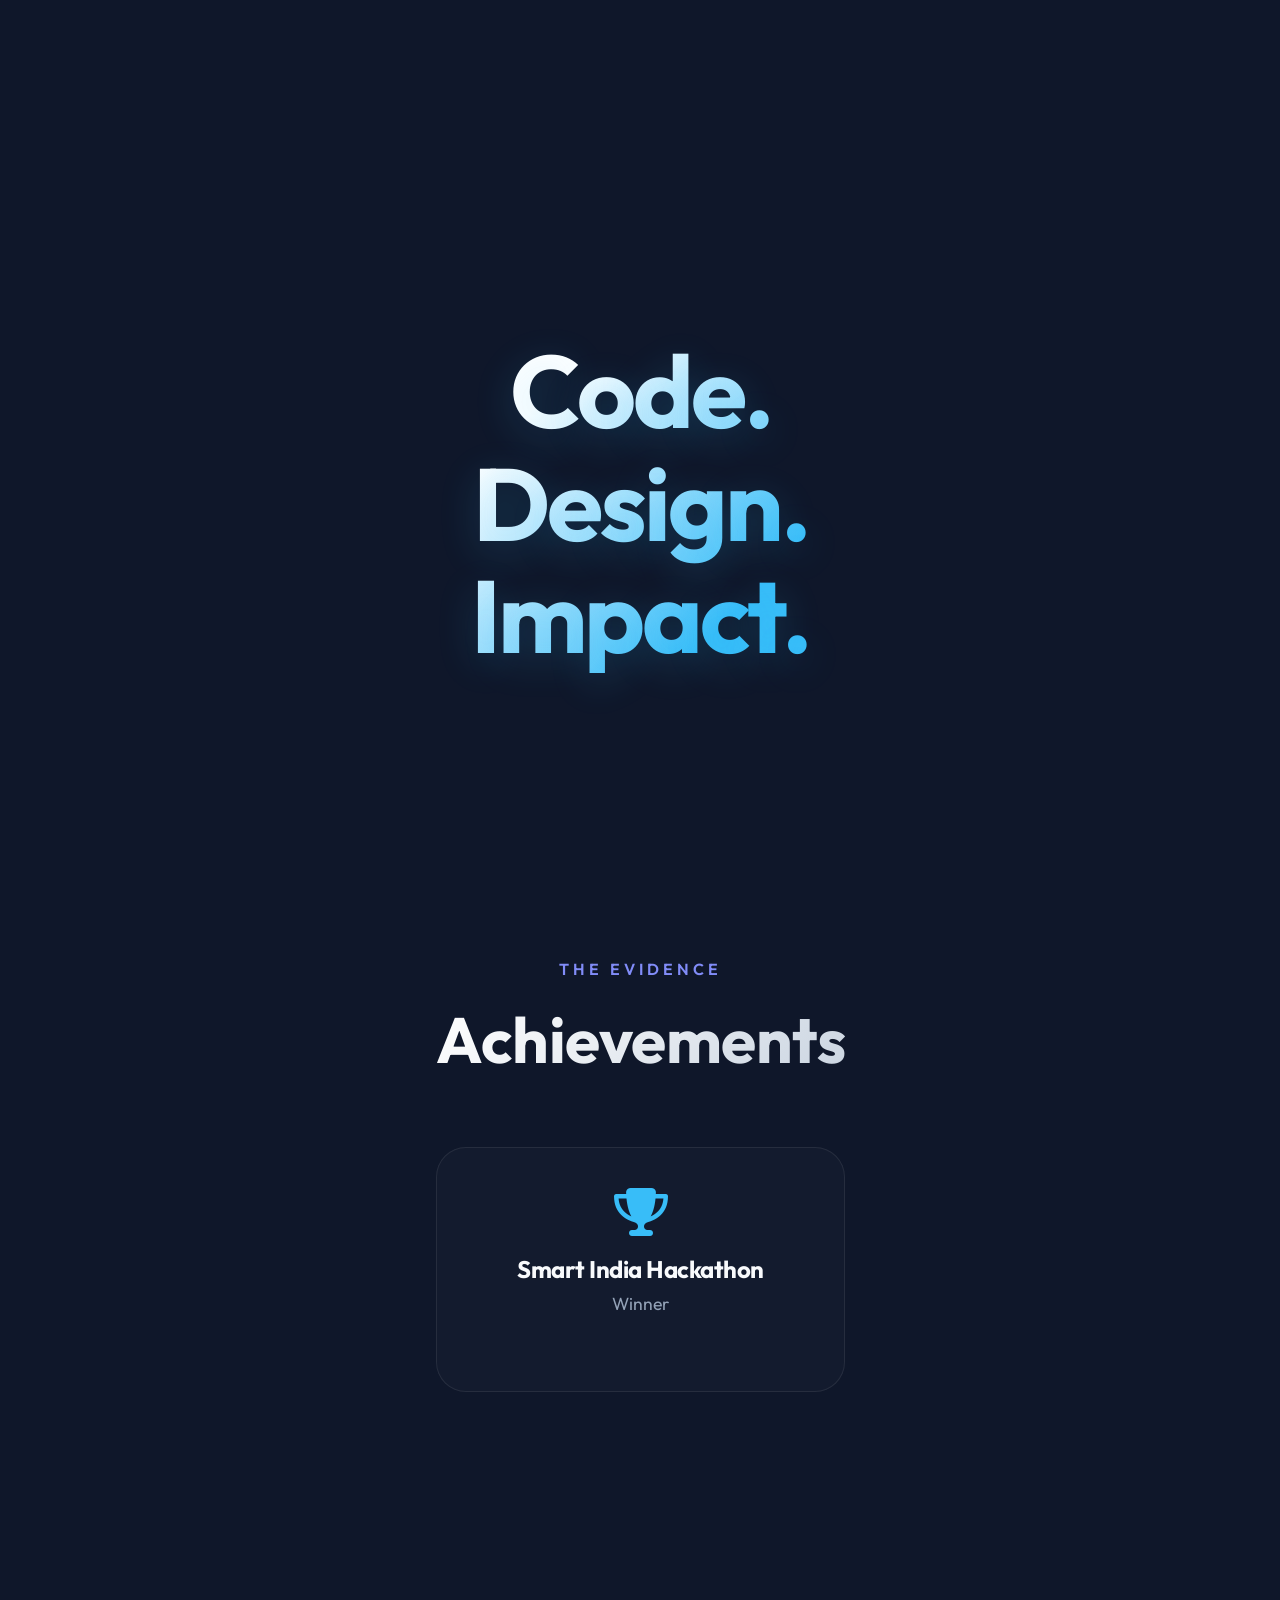
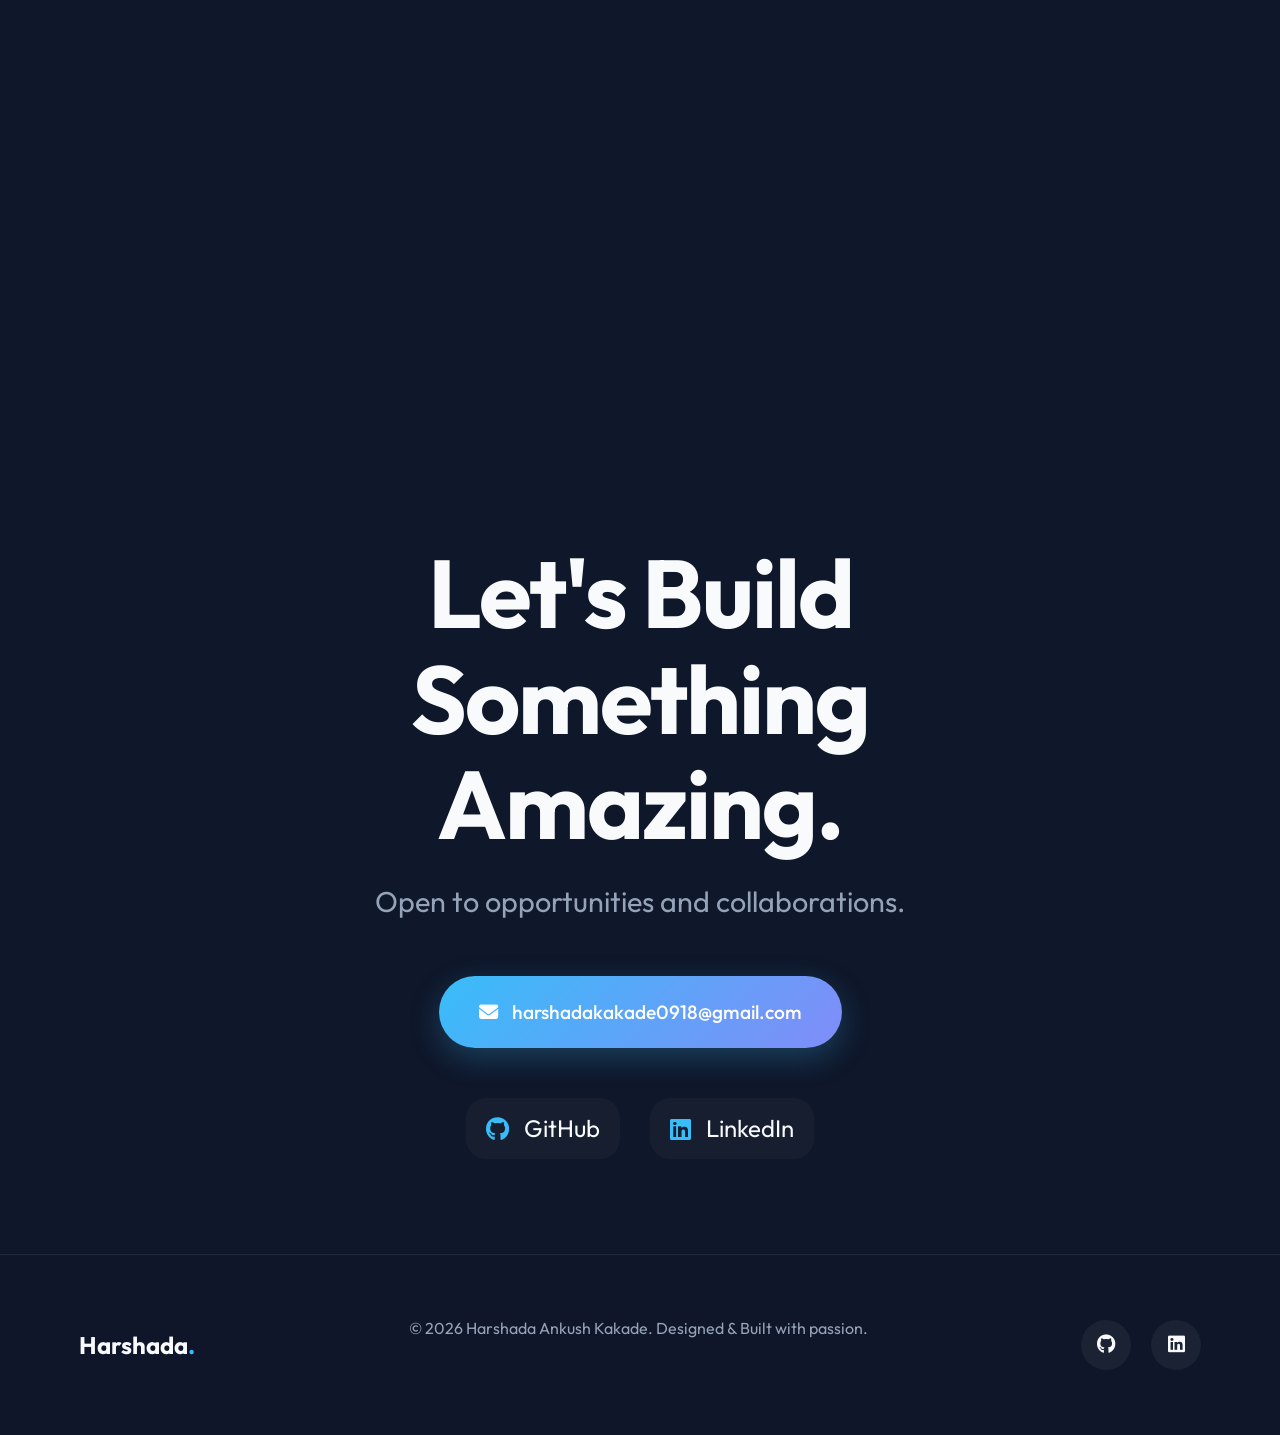
==== commit 2194825c: "Refactor portfolio to strict minimal layout, adjust grid spacing, use local assets" ====
--- a/index.html
+++ b/index.html
@@ -36,264 +36,176 @@
 
     <main class="story-container">
         
-        <!-- 1. Hero Section Cinematic -->
-        <div class="pinned-container" id="hero-container" style="height: 300vh;">
-            <section id="hero" class="section hero-section sticky-element" style="overflow: hidden;">
-                <!-- Cinematic Background Shift -->
-                <div id="hero-bg-gradient" style="position: absolute; top: 0; left: 0; width: 100%; height: 100%; background: radial-gradient(circle at 50% 50%, rgba(56, 189, 248, 0.15), transparent 70%); z-index: 0; will-change: transform, opacity;"></div>
+        <!-- 1. Hero Section -->
+        <section id="hero" class="section hero-section">
+            <div class="container hero-content" style="display: grid; grid-template-columns: 1fr 1fr; gap: 40px; align-items: center;">
+                <div class="hero-text" style="z-index: 2;">
+                    <p class="subtitle reveal-item">Hi, I'm Harshada</p>
+                    <h1 class="reveal-item" style="font-size: clamp(3rem, 6vw, 5rem); color: var(--text-main); font-weight: 700; margin-bottom: 20px;">Full-Stack Developer</h1>
+                    <p class="hero-desc reveal-item" style="color: var(--text-muted); font-size: 1.3rem; margin-bottom: 30px;">building scalable and modern web applications.</p>
+                    <div class="hero-cta reveal-item">
+                        <a href="#who-i-am" class="btn-primary">Explore My Journey</a>
+                        <a href="Resume.pdf" download="Harshada_Kakade_Resume.pdf" class="btn-secondary">Download Resume <i class="fas fa-download" style="margin-left: 8px;"></i></a>
+                    </div>
+                </div>
+                <div class="hero-image reveal-item" style="display: flex; justify-content: center; position: relative; z-index: 1;">
+                    <div class="image-wrapper hero-img-wrap" style="position: relative;">
+                        <!-- Subtle background glow -->
+                        <div class="backdrop-glow" style="position: absolute; top: 50%; left: 50%; transform: translate(-50%, -50%); width: 120%; height: 120%; background: radial-gradient(circle, rgba(56, 189, 248, 0.15) 0%, transparent 70%); border-radius: 50%; z-index: -1;"></div>
+                        <img src="photo-removebg-preview.png" alt="Developer Portrait" style="max-width: 100%; width: 400px; filter: drop-shadow(0 20px 30px rgba(0,0,0,0.5)); border-radius: 20px;">
+                    </div>
+                </div>
+            </div>
+        </section>
+
+        <!-- 2. Who I Am -->
+        <section id="who-i-am" class="section who-section text-center" style="display: flex; align-items: center;">
+            <div class="container">
+                <div class="story-text-huge reveal-item">
+                    <p style="font-size: clamp(1.8rem, 4vw, 3rem); line-height: 1.4; color: var(--text-main); font-weight: 500; max-width: 900px; margin: 0 auto;">
+                        I design and develop responsive, user-focused web applications using React, Node.js, and modern technologies.
+                    </p>
+                </div>
+            </div>
+        </section>
+
+        <!-- 3. What I Do -->
+        <section id="what-i-do" class="section do-section">
+            <div class="container">
+                <div class="section-header text-center reveal-item" style="margin-bottom: 50px;">
+                    <p class="chapter-label">The Arsenal</p>
+                    <h2 class="section-title">What I Do</h2>
+                </div>
                 
-                <div class="container hero-content" style="position: relative; z-index: 1;">
-                    <div class="hero-text" id="hero-text-block">
-                        <div class="line-wrapper"><p class="subtitle blur-reveal" style="transition-delay: 0.1s;">Hi, I'm Harshada</p></div>
-                        <div class="line-wrapper"><h1 class="glitch blur-reveal" data-text="Full-Stack Developer" style="transition-delay: 0.3s; padding-bottom: 15px;">Full-Stack Developer</h1></div>
-                        <div class="line-wrapper"><p class="hero-desc blur-reveal" style="transition-delay: 0.5s;">building scalable and modern web applications.</p></div>
-                        <div class="hero-cta blur-reveal" style="transition-delay: 0.7s;">
-                            <a href="#who-i-am" class="btn-primary">Explore My Journey</a>
-                            <a href="Resume.pdf" download="Harshada_Kakade_Resume.pdf" class="btn-secondary">Download Resume <i class="fas fa-download" style="margin-left: 8px;"></i></a>
-                        </div>
-                    </div>
-                    <div class="hero-image" id="hero-image-block">
-                        <div class="image-wrapper hero-img-wrap" style="transition: transform 0.4s cubic-bezier(0.22, 1, 0.36, 1); perspective: 1000px;">
-                            <img src="photo-removebg-preview.png" alt="Developer Portrait" class="tilt-img" style="transform-style: preserve-3d; will-change: transform;">
-                            <div class="backdrop-glow" style="background: radial-gradient(circle, var(--accent) 0%, transparent 70%);"></div>
-                        </div>
-                    </div>
-                </div>
-            </section>
-        </div>
-
-        <!-- 2. Who I Am -->
-        <section id="who-i-am" class="section who-section text-center" style="min-height: 100vh; position: relative; z-index: 2;">
-            <div class="container">
-                <div class="story-text-huge blur-reveal">
-                    <p style="font-size: clamp(1.8rem, 4vw, 3rem); line-height: 1.4; color: var(--text-main); font-weight: 500; max-width: 900px; margin: 0 auto;">
-                        I design and develop responsive, user-focused web applications using modern technologies.
-                    </p>
-                </div>
-            </div>
-        </section>
-
-        <!-- 3. What I Do (Pinned Replace-in-Place Skills) -->
-        <div class="pinned-container" id="skills-container" style="height: 300vh;">
-            <section id="what-i-do" class="section do-section sticky-element" style="overflow: hidden;">
-                <div class="container" style="position: relative; height: 100vh; display: flex; flex-direction: column; justify-content: center; align-items: center;">
-                    <div class="section-header text-center" style="position: absolute; top: 15vh;">
-                        <p class="chapter-label blur-reveal">The Arsenal</p>
-                        <h2 class="section-title blur-reveal" style="transition-delay: 0.1s;">What I Do</h2>
-                    </div>
-                    
-                    <div class="skills-steps-wrapper" style="position: relative; width: 100%; max-width: 800px; height: 300px; display: flex; justify-content: center; align-items: center;">
-                        
-                        <!-- Step 1 -->
-                        <div class="skill-step" id="skill-step-1" style="position: absolute; text-align: center; opacity: 1; transform: translateY(0); transition: opacity 0.5s ease, transform 0.5s ease; will-change: opacity, transform;">
-                            <h3 style="font-size: clamp(2.5rem, 5vw, 4rem); color: var(--text-main); margin-bottom: 20px;">Frontend Development</h3>
-                            <p style="font-size: clamp(1.2rem, 2vw, 1.8rem); color: var(--accent); margin: 0; font-weight: 500;">React, Tailwind, UI/UX</p>
-                        </div>
-                        
-                        <!-- Step 2 -->
-                        <div class="skill-step" id="skill-step-2" style="position: absolute; text-align: center; opacity: 0; transform: translateY(50px); transition: opacity 0.5s ease, transform 0.5s ease; will-change: opacity, transform;">
-                            <h3 style="font-size: clamp(2.5rem, 5vw, 4rem); color: var(--text-main); margin-bottom: 20px;">Backend Development</h3>
-                            <p style="font-size: clamp(1.2rem, 2vw, 1.8rem); color: var(--accent); margin: 0; font-weight: 500;">Node.js, APIs, Databases</p>
-                        </div>
-                        
-                        <!-- Step 3 -->
-                        <div class="skill-step" id="skill-step-3" style="position: absolute; text-align: center; opacity: 0; transform: translateY(50px); transition: opacity 0.5s ease, transform 0.5s ease; will-change: opacity, transform;">
-                            <h3 style="font-size: clamp(2.5rem, 5vw, 4rem); color: var(--text-main); margin-bottom: 20px;">WordPress Development</h3>
-                            <p style="font-size: clamp(1.2rem, 2vw, 1.8rem); color: var(--accent); margin: 0; font-weight: 500;">Customization & Optimization</p>
-                        </div>
-
-                    </div>
-                </div>
-            </section>
-        </div>
+                <div class="skills-grid">
+                    <!-- Step 1 -->
+                    <div class="skill-card reveal-item" style="background: var(--bg-card); padding: 40px; border-radius: 20px; text-align: center; border: 1px solid var(--glass-border); transition: transform 0.3s ease;">
+                        <i class="fas fa-desktop fa-3x" style="color: var(--accent); margin-bottom: 20px;"></i>
+                        <h3 style="font-size: 1.8rem; color: var(--text-main); margin-bottom: 15px;">Frontend Development</h3>
+                        <p style="font-size: 1.1rem; color: var(--text-muted); line-height: 1.6;">React, Tailwind, UI/UX</p>
+                    </div>
+                    
+                    <!-- Step 2 -->
+                    <div class="skill-card reveal-item" style="background: var(--bg-card); padding: 40px; border-radius: 20px; text-align: center; border: 1px solid var(--glass-border); transition: transform 0.3s ease; transition-delay: 0.1s;">
+                        <i class="fas fa-server fa-3x" style="color: var(--accent); margin-bottom: 20px;"></i>
+                        <h3 style="font-size: 1.8rem; color: var(--text-main); margin-bottom: 15px;">Backend Development</h3>
+                        <p style="font-size: 1.1rem; color: var(--text-muted); line-height: 1.6;">Node.js, APIs, Databases</p>
+                    </div>
+                    
+                    <!-- Step 3 -->
+                    <div class="skill-card reveal-item" style="background: var(--bg-card); padding: 40px; border-radius: 20px; text-align: center; border: 1px solid var(--glass-border); transition: transform 0.3s ease; transition-delay: 0.2s;">
+                        <i class="fab fa-wordpress fa-3x" style="color: var(--accent); margin-bottom: 20px;"></i>
+                        <h3 style="font-size: 1.8rem; color: var(--text-main); margin-bottom: 15px;">WordPress Development</h3>
+                        <p style="font-size: 1.1rem; color: var(--text-muted); line-height: 1.6;">Customization & Optimization</p>
+                    </div>
+                </div>
+            </div>
+        </section>
 
         <!-- 4. My Experience -->
         <section id="my-experience" class="section exp-section">
             <div class="container staggered-reveal-container">
-                <div class="section-header reveal-item">
+                <div class="section-header text-center reveal-item">
                     <p class="chapter-label">The Journey</p>
-                    <h2 class="section-title">My Experience</h2>
-                </div>
-                
-                <div class="experience-list" style="margin-top: 60px; max-width: 800px;">
-                    <div class="exp-item reveal-item" style="margin-bottom: 60px;">
-                        <h3 style="font-size: 2rem; color: var(--accent); margin-bottom: 5px;">DevAcademix</h3>
-                        <p style="font-size: 1.1rem; color: var(--text-main); font-weight: 500; margin-bottom: 15px;">Full Stack Developer Intern &bull; Sep 2025 – Nov 2025</p>
-                        <div style="font-size: 1.15rem; color: var(--text-muted); line-height: 1.8;">
-                            <p style="margin-bottom: 10px;">Worked on full-stack applications</p>
-                            <p style="margin-bottom: 10px;">Improved performance and UI/UX</p>
-                            <p style="margin-bottom: 10px;">Integrated APIs</p>
-                        </div>
-                    </div>
-                    
-                    <div class="exp-item reveal-item" style="margin-bottom: 60px;">
-                        <h3 style="font-size: 2rem; color: var(--accent); margin-bottom: 5px;">HiddenIdol</h3>
-                        <p style="font-size: 1.1rem; color: var(--text-main); font-weight: 500; margin-bottom: 15px;">WordPress Developer Intern &bull; 2025 (4 months)</p>
-                        <div style="font-size: 1.15rem; color: var(--text-muted); line-height: 1.8;">
-                            <p style="margin-bottom: 10px;">Maintained live WordPress website</p>
-                            <p style="margin-bottom: 10px;">Improved responsiveness</p>
-                            <p style="margin-bottom: 10px;">Optimized performance</p>
-                        </div>
-                    </div>
-                </div>
-                
-                <p class="reveal-item" style="margin-top: 40px; font-style: italic; color: var(--text-muted); font-size: 0.9rem;">
-                    Offer letters can be provided upon request.
-                </p>
-            </div>
-        </section>
-
-        <!-- 5. Featured Project Case Study (Sat-LM - Scrollytelling) -->
-        <div class="pinned-container" id="sat-lm-container" style="padding-top: 150px;">
-            <div class="container" style="display: grid; grid-template-columns: 1fr 1fr; gap: 60px; position: relative;">
-                
-                <!-- Left: Scrolling Text blocks -->
-                <div class="scrolling-story-text" style="padding-bottom: 50vh;">
-                    <div class="section-header" style="margin-bottom: 30vh;">
+                    <h2 class="section-title">Experience Flow</h2>
+                </div>
+
+                <div class="exp-flow" style="margin-top: 60px; max-width: 800px; margin-left: auto; margin-right: auto; position: relative;">
+                    <!-- Line -->
+                    <div style="position: absolute; left: 0; top: 0; bottom: 0; width: 2px; background: var(--glass-border); transform: translateX(20px);"></div>
+                    
+                    <!-- Item 1 -->
+                    <div class="exp-item reveal-item" style="position: relative; padding-left: 60px; margin-bottom: 60px;">
+                        <div style="position: absolute; left: 0; top: 10px; width: 40px; height: 40px; border-radius: 50%; background: var(--bg-dark); border: 2px solid var(--accent); display: flex; align-items: center; justify-content: center; z-index: 1;">
+                            <div style="width: 12px; height: 12px; background: var(--accent); border-radius: 50%;"></div>
+                        </div>
+                        <span style="color: var(--accent); font-weight: 600; font-size: 1rem; letter-spacing: 2px; text-transform: uppercase;">Feb 2024 &mdash; Mar 2024</span>
+                        <h3 style="font-size: clamp(1.8rem, 3vw, 2.2rem); color: var(--text-main); margin: 10px 0;">Web Developer Intern</h3>
+                        <p style="font-size: 1.2rem; color: var(--text-muted); margin-bottom: 15px;">DevAcademix</p>
+                        <ul style="color: var(--text-muted); font-size: 1.1rem; line-height: 1.6; list-style-type: disc; padding-left: 20px;">
+                            <li>Architected and implemented responsive web portals</li>
+                            <li>Integrated third-party APIs seamlessly</li>
+                            <li>Maximized cross-browser compatibility</li>
+                        </ul>
+                    </div>
+
+                    <!-- Item 2 -->
+                    <div class="exp-item reveal-item" style="position: relative; padding-left: 60px; transition-delay: 0.2s;">
+                        <div style="position: absolute; left: 0; top: 10px; width: 40px; height: 40px; border-radius: 50%; background: var(--bg-dark); border: 2px solid var(--accent); display: flex; align-items: center; justify-content: center; z-index: 1;">
+                            <div style="width: 12px; height: 12px; background: var(--accent); border-radius: 50%;"></div>
+                        </div>
+                        <span style="color: var(--accent); font-weight: 600; font-size: 1rem; letter-spacing: 2px; text-transform: uppercase;">Dec 2023 &mdash; Jan 2024</span>
+                        <h3 style="font-size: clamp(1.8rem, 3vw, 2.2rem); color: var(--text-main); margin: 10px 0;">WordPress Developer</h3>
+                        <p style="font-size: 1.2rem; color: var(--text-muted); margin-bottom: 15px;">HiddenIdol</p>
+                        <ul style="color: var(--text-muted); font-size: 1.1rem; line-height: 1.6; list-style-type: disc; padding-left: 20px;">
+                            <li>Transformed 3 core client sites into highly optimized platforms</li>
+                            <li>Engineered custom plugins pushing WordPress limits</li>
+                            <li>Boosted web vitals scoring dramatically</li>
+                        </ul>
+                    </div>
+                </div>
+            </div>
+        </section>
+
+        <!-- 5. Featured Project -->
+        <section id="featured-project" class="section project-section">
+            <div class="container">
+                <div class="split-layout" style="display: grid; grid-template-columns: 1fr 1fr; gap: 60px; align-items: center;">
+                    
+                    <!-- Left: Text Story -->
+                    <div class="project-info reveal-item">
                         <p class="chapter-label">Featured Work</p>
-                        <h2 class="section-title">Sat-LM</h2>
-                        <p style="font-size: 1.5rem; color: var(--text-main); font-weight: 500;">AI-Powered Satellite Dashboard</p>
-                    </div>
-
-                    <div class="story-block reveal-item" style="height: 60vh; display: flex; flex-direction: column; justify-content: center;">
-                        <p style="font-size: 1.3rem; color: var(--text-muted); line-height: 1.6;">
-                            Built a real-time satellite tracking system using TLE data and a 3D visualization interface.
+                        <h3 style="font-size: clamp(2.5rem, 4vw, 3.5rem); color: var(--text-main); line-height: 1.1; margin-bottom: 25px;">AI-Powered Satellite<br>Dashboard</h3>
+
+                        <p style="font-size: 1.2rem; color: var(--text-muted); line-height: 1.6; margin-bottom: 30px;">
+                            Built a real-time satellite tracking platform using TLE data and a 3D interface.
                         </p>
-                    </div>
-
-                    <div class="story-block reveal-item" style="height: 60vh; display: flex; flex-direction: column; justify-content: center;">
-                        <h3 style="color: var(--text-main); font-size: 1.8rem; margin-bottom: 15px;">Handling real-time data efficiently</h3>
-                        <p style="font-size: 1.3rem; color: var(--text-muted); line-height: 1.6;">
-                            Developed backend APIs to fetch, parse, and cache orbital data with periodic updates to optimize performance.
-                        </p>
-                    </div>
-
-                    <div class="story-block reveal-item" style="height: 60vh; display: flex; flex-direction: column; justify-content: center;">
-                        <h3 style="color: var(--text-main); font-size: 1.8rem; margin-bottom: 15px;">Integrating AI with real-world data</h3>
-                        <p style="font-size: 1.3rem; color: var(--text-muted); line-height: 1.6;">
-                            Integrated an AI assistant for intelligent query handling grounded purely in live satellite telemetry.
-                        </p>
-                        <a href="https://github.com/harshada9270/Sat_LM" target="_blank" rel="noopener noreferrer" class="btn-primary" style="margin-top: 30px; width: fit-content;">
-                            <i class="fab fa-github" style="margin-right: 8px;"></i> View Repository
-                        </a>
-                    </div>
-                </div>
-
-                <!-- Right: Sticky Visual -->
-                <div class="sticky-visual" style="position: sticky; top: 25vh; height: 50vh; display: flex; align-items: center; justify-content: center;">
-                    <div class="case-study-visual w-100" style="width: 100%;">
-                        <div class="mockup-frame" style="background: rgba(10, 15, 30, 0.8); border: 1px solid rgba(88, 101, 242, 0.4); border-radius: 30px; padding: 20px;">
-                           <div class="mockup-screen" style="background: linear-gradient(135deg, #0f2027 0%, #203a43 50%, #2c5364 100%); flex-direction: column; height: 350px; border-radius: 20px; display: flex; justify-content: center; align-items: center;">
-                                <i class="fas fa-globe-americas fa-5x" style="color: rgba(255,255,255,0.7); animation: float 4s ease-in-out infinite; margin-bottom: 20px; filter: drop-shadow(0 0 15px rgba(255,255,255,0.3));"></i>
-                                <span style="font-family: monospace; font-size: 0.9rem; color: rgba(255,255,255,0.5);">[ TLE DATA SYNCING... ]</span>
-                           </div>
-                        </div>
-                    </div>
-                </div>
-            </div>
-        </div>
-
-        <!-- 6. Other Projects -->
-        <section id="other-projects" class="section work-section" style="padding-top: 100px;">
-            <div class="container">
-                <div class="project-grid" style="margin-top: 0;">
-                    <!-- Project 1 -->
-                    <div class="project-card reveal-item" style="display: flex; flex-direction: column; background: transparent; border: none; box-shadow: none;">
-                        <h3 style="font-size: 2rem; margin-bottom: 20px;">Carbon Footprint Monitor</h3>
-                        <div class="project-img placeholder-gradient-1" style="background: linear-gradient(135deg, #11998e 0%, #38ef7d 100%); display: flex; align-items: center; justify-content: center; height: 250px; border-radius: 20px; margin-bottom: 30px;"><i class="fas fa-leaf fa-4x" style="color: rgba(255,255,255,0.4)"></i></div>
-                        <p style="font-size: 1.1rem; color: var(--text-muted); line-height: 1.6; margin-bottom: 20px;">Interactive dashboard to track and visualize carbon emissions with charts, animations, and gamification.</p>
-                        <ul style="list-style-type: none; margin-bottom: 25px; font-size: 1rem; color: var(--text-main);">
-                            <li style="margin-bottom: 10px;">&bull; Data visualization</li>
-                            <li style="margin-bottom: 10px;">&bull; Interactive UI</li>
-                        </ul>
-                    </div>
-                    
-                    <!-- Project 2 -->
-                    <div class="project-card reveal-item" style="display: flex; flex-direction: column; background: transparent; border: none; box-shadow: none; transition-delay: 0.2s;">
-                        <h3 style="font-size: 2rem; margin-bottom: 20px;">E-Commerce App</h3>
-        <!-- 5. Featured Project (Cinematic 7-Step Pinning) -->
-        <div class="pinned-container" id="sat-container" style="height: 700vh; background: var(--bg-dark);">
-            <section id="satlm" class="section project-section sticky-element" style="overflow: hidden; padding-top: 10vh;">
-                <div class="container split-layout" style="height: 90vh; align-items: stretch;">
-                    
-                    <!-- Left: Interpolated Text Story -->
-                    <div class="project-info" style="position: relative; height: 100%; display: flex; flex-direction: column; justify-content: center;">
-                        
-                        <!-- Step 1: Title -->
-                        <div id="sat-step-1" style="margin-bottom: 50px; opacity: 0; transform: translateY(30px); transition: opacity 0.5s cubic-bezier(0.22, 1, 0.36, 1), transform 0.5s cubic-bezier(0.22, 1, 0.36, 1);">
-                            <p class="chapter-label">Featured Story</p>
-                            <h3 style="font-size: clamp(2.5rem, 5vw, 4rem); color: var(--text-main); line-height: 1.1;">AI-Powered Satellite<br>Dashboard</h3>
-                        </div>
-
-                        <div style="position: relative; height: 350px; width: 100%;">
-                            <!-- Step 3: Description -->
-                            <div id="sat-step-3" class="sat-step" style="position: absolute; top: 0; left: 0; width: 100%; opacity: 0; transform: translateY(50px); transition: opacity 0.5s cubic-bezier(0.22, 1, 0.36, 1), transform 0.5s cubic-bezier(0.22, 1, 0.36, 1);">
-                                <p style="font-size: clamp(1.4rem, 2.5vw, 1.8rem); color: var(--text-muted); line-height: 1.6;">Built a real-time satellite tracking system using TLE data and a 3D interface.</p>
-                            </div>
-
-                            <!-- Step 4: Challenges -->
-                            <div id="sat-step-4" class="sat-step" style="position: absolute; top: 0; left: 0; width: 100%; opacity: 0; transform: translateY(50px); transition: opacity 0.5s cubic-bezier(0.22, 1, 0.36, 1), transform 0.5s cubic-bezier(0.22, 1, 0.36, 1);">
-                                <h4 style="color: var(--text-main); font-size: 1.8rem; margin-bottom: 20px;">The Challenge</h4>
-                                <ul style="color: var(--text-muted); font-size: 1.2rem; line-height: 1.8; list-style: none; padding: 0;">
-                                    <li style="margin-bottom: 10px;"><i class="fas fa-exclamation-triangle" style="color: var(--accent); margin-right: 15px;"></i> Handling real-time satellite data streams.</li>
-                                    <li><i class="fas fa-bolt" style="color: var(--accent); margin-right: 15px;"></i> Optimizing performance with caching.</li>
-                                </ul>
-                            </div>
-
-                            <!-- Step 5: Solution -->
-                            <div id="sat-step-5" class="sat-step" style="position: absolute; top: 0; left: 0; width: 100%; opacity: 0; transform: translateY(50px); transition: opacity 0.5s cubic-bezier(0.22, 1, 0.36, 1), transform 0.5s cubic-bezier(0.22, 1, 0.36, 1);">
-                                <h4 style="color: var(--text-main); font-size: 1.8rem; margin-bottom: 20px;">The Solution</h4>
-                                <ul style="color: var(--text-muted); font-size: 1.2rem; line-height: 1.8; list-style: none; padding: 0;">
-                                    <li style="margin-bottom: 10px;"><i class="fas fa-check-circle" style="color: var(--accent); margin-right: 15px;"></i> Backend APIs with efficient data processing.</li>
-                                    <li><i class="fas fa-robot" style="color: var(--accent); margin-right: 15px;"></i> AI assistant integrated with grounded data.</li>
-                                </ul>
-                            </div>
-
-                            <!-- Step 6: Tech Stack -->
-                            <div id="sat-step-6" class="sat-step" style="position: absolute; top: 0; left: 0; width: 100%; opacity: 0; transform: translateY(50px); transition: opacity 0.5s cubic-bezier(0.22, 1, 0.36, 1), transform 0.5s cubic-bezier(0.22, 1, 0.36, 1);">
-                                <h4 style="color: var(--text-main); font-size: 1.8rem; margin-bottom: 20px;">Technologies Used</h4>
-                                <div class="tech-stack" style="gap: 15px; flex-wrap: wrap;">
-                                    <span class="badge">React</span>
-                                    <span class="badge">Node.js</span>
-                                    <span class="badge">Express</span>
-                                    <span class="badge">TailwindCSS</span>
-                                    <span class="badge">Ollama</span>
-                                </div>
-                            </div>
-
-                            <!-- Step 7: CTA -->
-                            <div id="sat-step-7" class="sat-step" style="position: absolute; top: 0; left: 0; width: 100%; opacity: 0; transform: translateY(50px); transition: opacity 0.5s cubic-bezier(0.22, 1, 0.36, 1), transform 0.5s cubic-bezier(0.22, 1, 0.36, 1);">
-                                <h4 style="color: var(--text-main); font-size: 1.8rem; margin-bottom: 30px;">See it in Action</h4>
-                                <div style="display: flex; gap: 20px; flex-wrap: wrap;">
-                                    <a href="https://github.com/harshada9270/Sat-LM" target="_blank" class="btn-primary">View Project <i class="fas fa-rocket" style="margin-left: 8px;"></i></a>
-                                    <a href="https://github.com/harshada9270/Sat-LM" target="_blank" class="btn-secondary">Source Code <i class="fab fa-github" style="margin-left: 8px;"></i></a>
-                                </div>
-                            </div>
-                        </div>
-                    </div>
-                    
-                    <!-- Right: Interpolated Visual (Step 2 triggers this) -->
-                    <div class="project-visual" style="position: relative; height: 100%; display: flex; align-items: center; justify-content: center;">
-                        <div id="sat-image" class="glass" style="padding: 10px; border-radius: 20px; opacity: 0; transform: scale(0.9) translateY(40px); transition: opacity 1s cubic-bezier(0.22, 1, 0.36, 1), transform 1s cubic-bezier(0.22, 1, 0.36, 1); filter: blur(5px);">
-                            <img src="https://via.placeholder.com/600x400/1e293b/38bdf8?text=Sat-LM+Dashboard" alt="Sat-LM Project" style="width: 100%; border-radius: 12px; display: block; box-shadow: 0 20px 40px rgba(0,0,0,0.5);">
-                        </div>
-                    </div>
-
-                </div>
-            </section>
-        </div>
+
+                        <div style="margin-bottom: 30px;">
+                            <h4 style="color: var(--text-main); font-size: 1.4rem; margin-bottom: 15px;">Key Features</h4>
+                            <ul style="color: var(--text-muted); font-size: 1.1rem; line-height: 1.8; list-style: none; padding: 0;">
+                                <li style="margin-bottom: 10px;"><i class="fas fa-satellite" style="color: var(--accent); margin-right: 15px;"></i> Handling real-time satellite data streams.</li>
+                                <li style="margin-bottom: 10px;"><i class="fas fa-bolt" style="color: var(--accent); margin-right: 15px;"></i> Backend APIs with intelligent caching.</li>
+                                <li><i class="fas fa-robot" style="color: var(--accent); margin-right: 15px;"></i> AI assistant integrated with grounded data.</li>
+                            </ul>
+                        </div>
+
+                        <div class="tech-stack" style="display: flex; gap: 10px; flex-wrap: wrap; margin-bottom: 30px;">
+                            <span class="badge">React</span>
+                            <span class="badge">Node.js</span>
+                            <span class="badge">Express</span>
+                            <span class="badge">TailwindCSS</span>
+                            <span class="badge">Ollama</span>
+                        </div>
+
+                        <div style="display: flex; gap: 20px; flex-wrap: wrap;">
+                            <a href="https://github.com/harshada9270/Sat-LM" target="_blank" class="btn-primary">View Project <i class="fas fa-rocket" style="margin-left: 8px;"></i></a>
+                            <a href="https://github.com/harshada9270/Sat-LM" target="_blank" class="btn-secondary">GitHub <i class="fab fa-github" style="margin-left: 8px;"></i></a>
+                        </div>
+                    </div>
+                    
+                    <!-- Right: Visual -->
+                    <div class="project-visual reveal-item">
+                        <div class="glass" style="padding: 10px; border-radius: 20px;">
+                            <img src="SAT-Lm.png" alt="Sat-LM Project" style="width: 100%; border-radius: 12px; display: block; box-shadow: 0 20px 40px rgba(0,0,0,0.5);">
+                        </div>
+                    </div>
+
+                </div>
+            </div>
+        </section>
 
         <!-- 6. Secondary Projects (Lighter Animation) -->
         <section id="other-projects" class="section projects-section">
             <div class="container staggered-reveal-container">
-                <div class="section-header text-center blur-reveal">
+                <div class="section-header text-center reveal-item">
                     <p class="chapter-label">More Work</p>
                     <h2 class="section-title">Selected Projects</h2>
                 </div>
                 
                 <div class="projects-grid" style="display: grid; grid-template-columns: repeat(auto-fit, minmax(350px, 1fr)); gap: 40px; margin-top: 60px;">
                     <!-- Carbon Footprint -->
-                    <div class="project-card reveal-item glass" style="border-radius: 24px; overflow: hidden; display: flex; flex-direction: column;">
+                    <div class="project-card reveal-item" style="border-radius: 24px; overflow: hidden; display: flex; flex-direction: column;">
                         <img src="https://via.placeholder.com/600x300/1e293b/38bdf8?text=Carbon+Monitor" alt="Carbon Footprint Monitor" style="width: 100%; height: 240px; object-fit: cover; transition: transform 0.5s ease;">
                         <div style="padding: 40px;">
                             <h3 style="font-size: 1.8rem; color: var(--text-main); margin-bottom: 15px;">Carbon Footprint Monitor</h3>
@@ -303,8 +215,8 @@
                     </div>
 
                     <!-- E-Commerce -->
-                    <div class="project-card reveal-item glass" style="border-radius: 24px; overflow: hidden; display: flex; flex-direction: column; transition-delay: 0.2s;">
-                        <img src="https://via.placeholder.com/600x300/1e293b/38bdf8?text=E-Commerce" alt="E-Commerce App" style="width: 100%; height: 240px; object-fit: cover; transition: transform 0.5s ease;">
+                    <div class="project-card reveal-item" style="border-radius: 24px; overflow: hidden; display: flex; flex-direction: column; transition-delay: 0.2s;">
+                        <img src="E-Commerce.png" alt="E-Commerce App" style="width: 100%; height: 240px; object-fit: cover; transition: transform 0.5s ease;">
                         <div style="padding: 40px;">
                             <h3 style="font-size: 1.8rem; color: var(--text-main); margin-bottom: 15px;">E-Commerce Platform</h3>
                             <p style="color: var(--text-muted); font-size: 1.1rem; margin-bottom: 25px;">A full-featured online storefront with React and Node.js backend.</p>
@@ -318,7 +230,7 @@
         <!-- 7. Large Visual Moment -->
         <section class="section text-center" style="min-height: 80vh; display: flex; align-items: center;">
             <div class="container">
-                <h1 class="blur-reveal" style="font-size: clamp(4rem, 8vw, 10rem); font-weight: 700; background: linear-gradient(135deg, #fff 20%, #38bdf8 80%); -webkit-background-clip: text; background-clip: text; color: transparent; line-height: 1.1; letter-spacing: -3px; text-shadow: 0 10px 40px rgba(56, 189, 248, 0.2);">
+                <h1 class="reveal-item" style="font-size: clamp(4rem, 8vw, 10rem); font-weight: 700; background: linear-gradient(135deg, #fff 20%, #38bdf8 80%); -webkit-background-clip: text; background-clip: text; color: transparent; line-height: 1.1; letter-spacing: -3px; text-shadow: 0 10px 40px rgba(56, 189, 248, 0.2);">
                     Code.<br>Design.<br>Impact.
                 </h1>
             </div>
@@ -327,12 +239,12 @@
         <!-- 8. Achievements / Proof -->
         <section id="achievements" class="section achievements-section">
             <div class="container staggered-reveal-container">
-                <div class="section-header text-center blur-reveal">
+                <div class="section-header text-center reveal-item">
                     <p class="chapter-label">The Evidence</p>
                     <h2 class="section-title">Achievements</h2>
                 </div>
                 
-                <div class="stats-grid" style="grid-template-columns: repeat(auto-fit, minmax(300px, 1fr)); gap: 40px; margin-top: 70px;">
+                <div class="stats-grid" style="display: grid; grid-template-columns: repeat(auto-fit, minmax(300px, 1fr)); gap: 40px; margin-top: 70px;">
                     <div class="stat-card reveal-item" style="padding: 40px; border-radius: 30px; background: rgba(255,255,255,0.02); text-align: center; border: 1px solid var(--glass-border);">
                         <i class="fas fa-trophy fa-3x" style="color: var(--accent); margin-bottom: 20px;"></i>
                         <h3 style="font-size: 1.5rem; color: var(--text-main); margin-bottom: 5px;">Smart India Hackathon</h3>
@@ -340,8 +252,8 @@
                     </div>
                     
                     <div class="stat-card reveal-item" style="padding: 40px; border-radius: 30px; background: rgba(255,255,255,0.02); text-align: center; border: 1px solid var(--glass-border); transition-delay: 0.1s;">
-                        <i class="fas fa-brain fa-3x" style="color: var(--accent); margin-bottom: 20px;"></i>
-                        <div style="font-size: 3.5rem; color: var(--accent); line-height: 1; margin-bottom: 10px; display: inline-flex; align-items: center; justify-content: center; font-weight: 700;"><span class="counter" data-target="100">0</span><span style="font-size: 2.5rem; color: var(--accent);">+</span></div>
+                        <i class="fas fa-brain fa-3x" style="color: var(--accent); margin-bottom: 20px; display: block;"></i>
+                        <div style="font-size: 3.5rem; color: var(--accent); line-height: 1; margin-bottom: 10px; display: flex; align-items: center; justify-content: center; font-weight: 700;"><span class="counter" data-target="100">0</span><span style="font-size: 2.5rem; color: var(--accent);">+</span></div>
                         <h3 style="font-size: 1.5rem; color: var(--text-main); margin-bottom: 5px;">DSA Problems Solved</h3>
                     </div>
                     
@@ -356,7 +268,7 @@
 
         <!-- 9. Final Impact Section -->
         <section id="contact" class="section contact-section text-center" style="min-height: 90vh; display: flex; align-items: center;">
-            <div class="container blur-reveal" style="max-width: 1000px;">
+            <div class="container reveal-item" style="max-width: 1000px;">
                 <h2 style="font-size: clamp(3.5rem, 8vw, 6rem); color: var(--text-main); font-weight: 700; margin-bottom: 20px; line-height: 1.1; letter-spacing: -2px;">Let's Build Something Amazing.</h2>
                 <p style="font-size: clamp(1.2rem, 3vw, 1.8rem); color: var(--text-muted); margin-bottom: 50px;">Open to opportunities and collaborations.</p>
                 <div style="display: flex; gap: 30px; justify-content: center; flex-wrap: wrap;">
--- a/style.css
+++ b/style.css
@@ -8,19 +8,22 @@
     --bg-surface: rgba(30, 41, 59, 0.5);
     --text-main: #f8fafc;
     --text-muted: #94a3b8;
-    --accent: #38bdf8; /* Vibrant Sky */
-    --accent-secondary: #818cf8; /* Deep Indigo */
+    --accent: #38bdf8;
+    /* Vibrant Sky */
+    --accent-secondary: #818cf8;
+    /* Deep Indigo */
     --glass-border: rgba(255, 255, 255, 0.08);
     --glass-bg: rgba(15, 23, 42, 0.6);
-    
+
     /* Typography */
     --font-heading: 'Outfit', sans-serif;
     --font-body: 'Outfit', sans-serif;
-    
+
     /* Spacing */
-    --section-pad: 180px 0; /* Huge spacing for premium feel */
+    --section-pad: 80px 0;
+    /* Reduced spacing for classic portfolio */
     --container-max: 1250px;
-    
+
     /* Transitions (Cinematic Scrollytelling Ease) */
     --transition-fast: 0.5s cubic-bezier(0.22, 1, 0.36, 1);
     --transition-smooth: 1.2s cubic-bezier(0.22, 1, 0.36, 1);
@@ -33,9 +36,9 @@
     box-sizing: border-box;
 }
 
+/* Smooth normal scroll setup */
 html {
     scroll-behavior: smooth;
-    font-size: 18px; /* Bump base font size */
 }
 
 body {
@@ -47,12 +50,13 @@
     position: relative;
     /* Smooth radial transition between sections (no hard breaks) */
     background-image: radial-gradient(circle at top right, rgba(56, 189, 248, 0.05), transparent 40%),
-                      radial-gradient(circle at bottom left, rgba(129, 140, 248, 0.05), transparent 40%);
+        radial-gradient(circle at bottom left, rgba(129, 140, 248, 0.05), transparent 40%);
     background-attachment: fixed;
 }
 
 /* Base subtle glowing background shapes for Parallax effect */
-body::before, body::after {
+body::before,
+body::after {
     content: '';
     position: fixed;
     border-radius: 50%;
@@ -96,7 +100,10 @@
 }
 
 /* Typography elements */
-h1, h2, h3, h4 {
+h1,
+h2,
+h3,
+h4 {
     font-family: var(--font-heading);
     font-weight: 700;
     line-height: 1.15;
@@ -134,13 +141,23 @@
     padding: 0 5%;
 }
 
+.hero-section {
+    padding-top: 100px;
+    min-height: 100vh;
+    display: flex;
+    align-items: center;
+    position: relative;
+    overflow: hidden;
+}
+
 .section {
     padding: var(--section-pad);
-    min-height: 100vh;
+    /* Removed min-height to eliminate huge empty voids */
     display: flex;
     flex-direction: column;
     justify-content: center;
-    border: none; /* explicitly removing hard breaks */
+    border: none;
+    /* explicitly removing hard breaks */
 }
 
 /* Scrollytelling Utility Classes */
@@ -149,15 +166,6 @@
     width: 100%;
 }
 
-.sticky-element {
-    position: sticky;
-    top: 0;
-    height: 100vh;
-    width: 100%;
-    display: flex;
-    flex-direction: column;
-    justify-content: center;
-}
 
 .section-title {
     font-size: clamp(3rem, 5vw, 4rem);
@@ -180,12 +188,15 @@
 .split-layout {
     display: grid;
     grid-template-columns: 1fr 1fr;
-    gap: 80px; /* Enhanced spacing */
+    gap: 80px;
+    /* Enhanced spacing */
     align-items: center;
 }
 
 /* Buttons */
-.btn-primary, .btn-secondary, .btn-primary-small {
+.btn-primary,
+.btn-secondary,
+.btn-primary-small {
     display: inline-block;
     padding: 16px 36px;
     border-radius: 50px;
@@ -219,7 +230,7 @@
 
 .btn-secondary:hover {
     background: var(--glass-bg);
-    border-color: rgba(255,255,255,0.2);
+    border-color: rgba(255, 255, 255, 0.2);
     transform: translateY(-4px);
 }
 
@@ -243,7 +254,7 @@
     -webkit-backdrop-filter: blur(16px);
     border: 1px solid var(--glass-border);
     border-radius: 30px;
-    box-shadow: 0 20px 40px rgba(0,0,0,0.2);
+    box-shadow: 0 20px 40px rgba(0, 0, 0, 0.2);
 }
 
 /* Navigation */
@@ -253,17 +264,18 @@
     left: 0;
     width: 100%;
     z-index: 1000;
-    transition: var(--transition-smooth);
-    padding: 25px 0;
+    transition: transform 0.4s ease, background-color 0.4s ease, padding 0.4s ease;
+    padding: 20px 0;
 }
 
 nav.scrolled {
-    background: rgba(15, 23, 42, 0.85); /* Slate bg */
+    background: rgba(15, 23, 42, 0.85);
+    /* Slate bg */
     backdrop-filter: blur(25px);
     -webkit-backdrop-filter: blur(25px);
     padding: 15px 0;
     border-bottom: 1px solid var(--glass-border);
-    box-shadow: 0 10px 30px rgba(0,0,0,0.2);
+    box-shadow: 0 10px 30px rgba(0, 0, 0, 0.2);
 }
 
 nav.nav-hidden {
@@ -302,7 +314,8 @@
     transition: var(--transition-fast);
 }
 
-.nav-links a:hover, .nav-links a.active {
+.nav-links a:hover,
+.nav-links a.active {
     color: var(--text-main);
 }
 
@@ -383,9 +396,17 @@
 }
 
 @keyframes float {
-    0% { transform: translateY(0px) rotate(0deg); }
-    50% { transform: translateY(-12px) rotate(0.5deg); }
-    100% { transform: translateY(0px) rotate(0deg); }
+    0% {
+        transform: translateY(0px) rotate(0deg);
+    }
+
+    50% {
+        transform: translateY(-12px) rotate(0.5deg);
+    }
+
+    100% {
+        transform: translateY(0px) rotate(0deg);
+    }
 }
 
 /* 2. Who I Am */
@@ -398,7 +419,7 @@
 
 .badge {
     padding: 10px 20px;
-    background: rgba(255,255,255,0.03);
+    background: rgba(255, 255, 255, 0.03);
     border: 1px solid var(--glass-border);
     border-radius: 50px;
     font-size: 0.95rem;
@@ -407,12 +428,19 @@
 }
 
 .badge:hover {
-    background: rgba(255,255,255,0.1);
+    background: rgba(255, 255, 255, 0.1);
     border-color: var(--accent);
     transform: translateY(-2px);
 }
 
 /* 3. What I Do */
+.skills-grid {
+    display: grid;
+    grid-template-columns: repeat(3, 1fr);
+    gap: 30px;
+    margin-top: 50px;
+}
+
 .cards-grid {
     display: grid;
     grid-template-columns: repeat(auto-fit, minmax(320px, 1fr));
@@ -422,15 +450,17 @@
 
 .service-card {
     padding: 50px 40px;
-    transition: var(--transition-fast);
+    transition: transform 0.4s ease, box-shadow 0.4s ease;
     position: relative;
     overflow: hidden;
+    background: var(--bg-card);
+    border: 1px solid var(--glass-border);
+    border-radius: 30px;
 }
 
 .service-card:hover {
-    transform: translateY(-15px);
-    border-color: rgba(255,255,255,0.15);
-    box-shadow: 0 30px 60px rgba(0,0,0,0.4);
+    transform: translateY(-10px);
+    box-shadow: 0 10px 30px rgba(56, 189, 248, 0.2);
 }
 
 .card-icon {
@@ -444,12 +474,15 @@
     position: relative;
     max-width: 900px;
     margin: 80px auto 0;
+    padding-left: 20px;
+    /* Add padding to the timeline itself */
 }
 
 .timeline::before {
     content: '';
     position: absolute;
     left: 20px;
+    /* Align with the new padding */
     top: 0;
     bottom: 0;
     width: 3px;
@@ -458,7 +491,8 @@
 
 .timeline-item {
     position: relative;
-    padding-left: 70px;
+    padding-left: 50px;
+    /* Adjust padding for content */
     margin-bottom: 70px;
 }
 
@@ -469,6 +503,7 @@
 .timeline-dot {
     position: absolute;
     left: 11px;
+    /* Adjust to align with the timeline line */
     top: 0;
     width: 20px;
     height: 20px;
@@ -480,18 +515,21 @@
 
 .timeline-content {
     padding: 40px;
-    transition: var(--transition-fast);
+    transition: transform 0.4s ease, border-color 0.4s ease;
+    background: var(--bg-card);
+    border: 1px solid var(--glass-border);
+    border-radius: 30px;
 }
 
 .timeline-content:hover {
     transform: translateX(10px);
-    border-color: rgba(255,255,255,0.15);
+    border-color: rgba(255, 255, 255, 0.15);
 }
 
 .timeline-date {
     display: inline-block;
     padding: 8px 16px;
-    background: rgba(255,255,255,0.08);
+    background: rgba(255, 255, 255, 0.08);
     border-radius: 30px;
     font-size: 0.9rem;
     font-weight: 500;
@@ -517,15 +555,13 @@
 .project-card {
     border-radius: 30px;
     overflow: hidden;
-    background: var(--bg-surface);
+    background: var(--bg-card);
     border: 1px solid var(--glass-border);
-    transition: var(--transition-fast);
+    transition: transform 0.4s ease, box-shadow 0.4s ease;
 }
 
 .project-card:hover {
-    transform: translateY(-8px) scale(1.03);
-    box-shadow: 0 40px 80px rgba(0,0,0,0.5);
-    border-color: rgba(255,255,255,0.15);
+    border-color: rgba(255, 255, 255, 0.15);
 }
 
 .project-img {
@@ -535,7 +571,8 @@
 }
 
 .project-card:hover .project-img {
-    transform: scale(1.05); /* subtle internal zoom */
+    transform: scale(1.05);
+    /* subtle internal zoom */
 }
 
 .placeholder-gradient-1 {
@@ -549,7 +586,8 @@
 .project-info {
     padding: 40px;
     position: relative;
-    z-index: 2; /* Keep above scaled image */
+    z-index: 2;
+    /* Keep above scaled image */
     background: var(--bg-surface);
 }
 
@@ -563,8 +601,8 @@
 .tech-stack span {
     font-size: 0.85rem;
     padding: 6px 14px;
-    background: rgba(255,255,255,0.05);
-    border: 1px solid rgba(255,255,255,0.05);
+    background: rgba(255, 255, 255, 0.05);
+    border: 1px solid rgba(255, 255, 255, 0.05);
     border-radius: 20px;
     color: var(--accent);
     font-weight: 500;
@@ -597,7 +635,7 @@
 
 .case-study-card:hover {
     transform: scale(1.02);
-    box-shadow: 0 30px 60px rgba(0,0,0,0.4);
+    box-shadow: 0 30px 60px rgba(0, 0, 0, 0.4);
     border-color: rgba(56, 189, 248, 0.4) !important;
 }
 
@@ -630,13 +668,15 @@
     border: 1px solid rgba(56, 189, 248, 0.3);
     border-radius: 40px;
     padding: 25px;
-    box-shadow: 0 40px 80px rgba(0,0,0,0.6);
+    box-shadow: 0 40px 80px rgba(0, 0, 0, 0.6);
 }
 
 .mockup-screen {
     width: 100%;
     border-radius: 20px;
-    display:flex; justify-content:center; align-items:center;
+    display: flex;
+    justify-content: center;
+    align-items: center;
 }
 
 .dive-card {
@@ -645,7 +685,7 @@
 
 .dive-card:hover {
     transform: translateY(-10px);
-    box-shadow: 0 20px 40px rgba(0,0,0,0.3);
+    box-shadow: 0 20px 40px rgba(0, 0, 0, 0.3);
 }
 
 /* 7. Achievements */
@@ -668,7 +708,7 @@
     font-size: 1.2rem;
     transition: var(--transition-fast);
     padding: 10px 20px;
-    background: rgba(255,255,255,0.03);
+    background: rgba(255, 255, 255, 0.03);
     border-radius: 20px;
     width: fit-content;
 }
@@ -678,7 +718,7 @@
 }
 
 .contact-link:hover {
-    background: rgba(255,255,255,0.1);
+    background: rgba(255, 255, 255, 0.1);
     transform: translateX(5px);
     color: var(--accent);
 }
@@ -698,10 +738,11 @@
     color: var(--text-muted);
 }
 
-.form-group input, .form-group textarea {
+.form-group input,
+.form-group textarea {
     width: 100%;
     padding: 18px;
-    background: rgba(0,0,0,0.3);
+    background: rgba(0, 0, 0, 0.3);
     border: 1px solid var(--glass-border);
     border-radius: 15px;
     color: var(--text-main);
@@ -710,10 +751,11 @@
     transition: var(--transition-fast);
 }
 
-.form-group input:focus, .form-group textarea:focus {
+.form-group input:focus,
+.form-group textarea:focus {
     outline: none;
     border-color: var(--accent);
-    background: rgba(0,0,0,0.5);
+    background: rgba(0, 0, 0, 0.5);
     box-shadow: 0 0 20px rgba(56, 189, 248, 0.2);
 }
 
@@ -750,7 +792,7 @@
     width: 50px;
     height: 50px;
     border-radius: 50%;
-    background: rgba(255,255,255,0.05);
+    background: rgba(255, 255, 255, 0.05);
     display: flex;
     align-items: center;
     justify-content: center;
@@ -766,42 +808,38 @@
 }
 
 /* Cinematic Blur Reveal */
-.blur-reveal {
+@keyframes float {
+    0% {
+        transform: translateY(0px);
+    }
+
+    50% {
+        transform: translateY(-15px);
+    }
+
+    100% {
+        transform: translateY(0px);
+    }
+}
+
+.reveal,
+.reveal-item {
     opacity: 0;
-    filter: blur(10px);
     transform: translateY(30px);
-    transition: opacity 1.5s cubic-bezier(0.22, 1, 0.36, 1), filter 1.5s cubic-bezier(0.22, 1, 0.36, 1), transform 1.5s cubic-bezier(0.22, 1, 0.36, 1);
-    will-change: opacity, filter, transform;
-}
-
-.blur-reveal.visible {
-    opacity: 1;
-    filter: blur(0px);
-    transform: translateY(0);
-}
-
-.line-wrapper {
-    overflow: hidden;
-    display: block;
-}
-
-/* Premium Scroll Animations - Scrollytelling Natural Interpolation */
-.reveal, .reveal-item {
-    opacity: 0;
-    transform: translateY(40px);
-    transition: opacity 1.2s cubic-bezier(0.22, 1, 0.36, 1), transform 1.2s cubic-bezier(0.22, 1, 0.36, 1);
+    transition: opacity 0.8s ease, transform 0.8s ease;
     will-change: opacity, transform;
 }
 
-.reveal.visible, .reveal-item.visible {
+.reveal.visible,
+.reveal-item.visible {
     opacity: 1;
     transform: translateY(0);
 }
 
 /* Hero Staggered Load Effects */
-.hero-text .subtitle, 
-.hero-text .glitch, 
-.hero-text .hero-desc, 
+.hero-text .subtitle,
+.hero-text .glitch,
+.hero-text .hero-desc,
 .hero-text .hero-cta {
     opacity: 0;
     transform: translateY(20px);
@@ -809,38 +847,68 @@
     will-change: opacity, transform;
 }
 
-body.loaded .hero-text .subtitle { opacity: 1; transform: translateY(0); transition-delay: 0.1s; }
-body.loaded .hero-text .glitch { opacity: 1; transform: translateY(0); transition-delay: 0.3s; }
-body.loaded .hero-text .hero-desc { opacity: 1; transform: translateY(0); transition-delay: 0.5s; }
-body.loaded .hero-text .hero-cta { opacity: 1; transform: translateY(0); transition-delay: 0.7s; }
+body.loaded .hero-text .subtitle {
+    opacity: 1;
+    transform: translateY(0);
+    transition-delay: 0.1s;
+}
+
+body.loaded .hero-text .glitch {
+    opacity: 1;
+    transform: translateY(0);
+    transition-delay: 0.3s;
+}
+
+body.loaded .hero-text .hero-desc {
+    opacity: 1;
+    transform: translateY(0);
+    transition-delay: 0.5s;
+}
+
+body.loaded .hero-text .hero-cta {
+    opacity: 1;
+    transform: translateY(0);
+    transition-delay: 0.7s;
+}
 
 /* Custom Cursor (Minimal dot with soft trailing outline) */
 @media (pointer: fine) {
-    * { cursor: none !important; }
-    
-    .cursor-dot, .cursor-outline {
+    * {
+        cursor: none !important;
+    }
+
+    .cursor-dot,
+    .cursor-outline {
         position: fixed;
-        top: 0; left: 0;
+        top: 0;
+        left: 0;
         transform: translate(-50%, -50%);
         border-radius: 50%;
         z-index: 9999;
         pointer-events: none;
     }
+
     .cursor-dot {
-        width: 6px; height: 6px;
+        width: 6px;
+        height: 6px;
         background-color: var(--accent);
         transition: transform 0.2s ease-in-out, background-color 0.3s ease;
     }
+
     .cursor-outline {
-        width: 30px; height: 30px;
+        width: 30px;
+        height: 30px;
         border: 1px solid rgba(56, 189, 248, 0.4);
-        transition: width 0.3s ease-in-out, height 0.3s ease-in-out, background-color 0.3s ease-in-out, border-color 0.3s ease; 
-    }
+        transition: width 0.3s ease-in-out, height 0.3s ease-in-out, background-color 0.3s ease-in-out, border-color 0.3s ease;
+    }
+
     .cursor-outline.hover-state {
-        width: 50px; height: 50px;
+        width: 50px;
+        height: 50px;
         background-color: rgba(56, 189, 248, 0.1);
         border-color: transparent;
     }
+
     .cursor-dot.hover-state {
         transform: translate(-50%, -50%) scale(1.5);
     }
@@ -851,32 +919,41 @@
     .section {
         padding: 100px 0;
     }
+
     .hero-section {
         padding-top: 140px;
         padding-bottom: 80px;
     }
-    .split-layout, .case-study-card {
+
+    .split-layout,
+    .case-study-card {
         grid-template-columns: 1fr;
     }
+
     .hero-content {
         grid-template-columns: 1fr;
         text-align: center;
         gap: 20px;
     }
+
     .hero-desc {
         margin: 0 auto 30px;
     }
+
     .hero-cta {
         justify-content: center;
         margin-bottom: 20px;
     }
+
     .image-wrapper {
         margin-top: 0;
         max-width: 600px;
     }
+
     .nav-links {
         display: none;
     }
+
     .menu-toggle {
         display: block;
     }
@@ -895,19 +972,27 @@
         padding-top: 60px;
         transition: 0.4s ease;
     }
+
     .nav-links.nav-active {
         right: 0;
     }
-    .case-study-card, .dive-card, .contact-form, .service-card {
+
+    .case-study-card,
+    .dive-card,
+    .contact-form,
+    .service-card {
         padding: 30px;
     }
+
     .timeline::before {
         left: 0;
     }
+
     .timeline-dot {
         left: -10px;
     }
+
     .timeline-item {
         padding-left: 40px;
     }
-}
+}
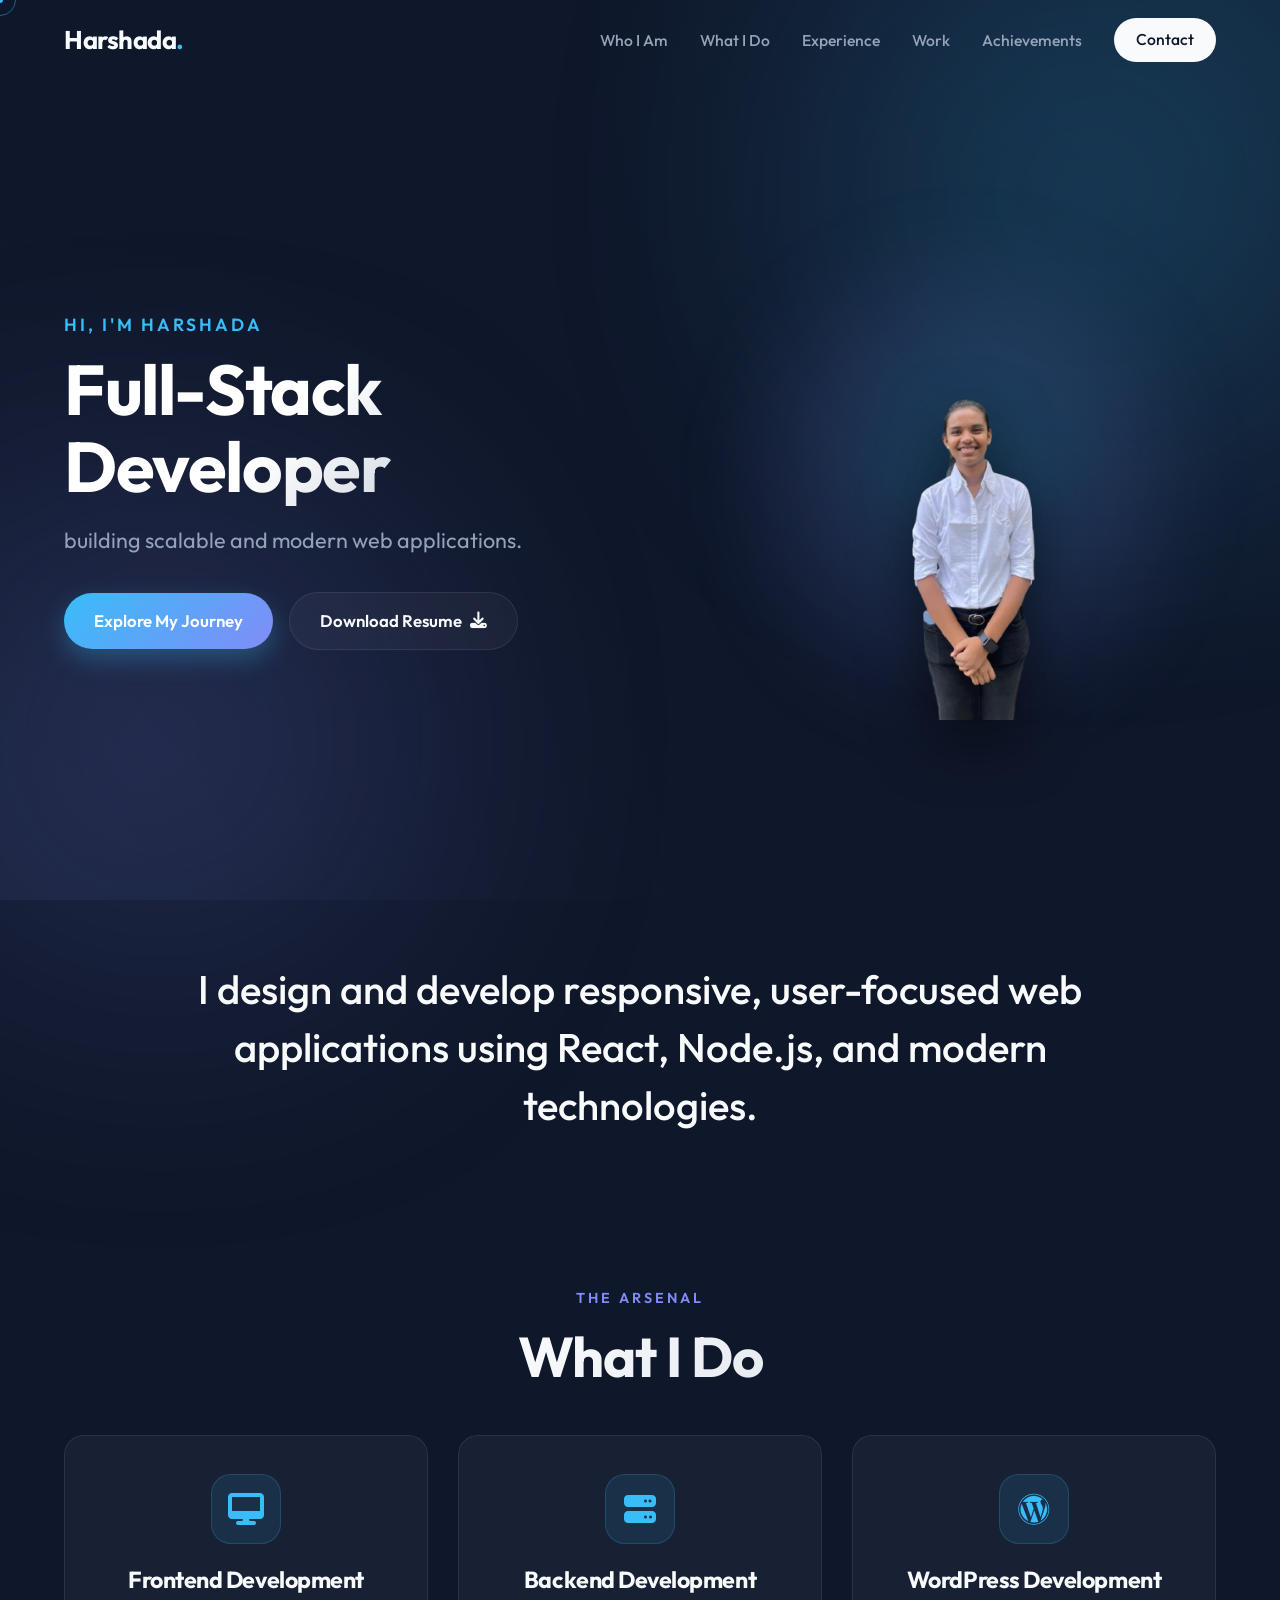
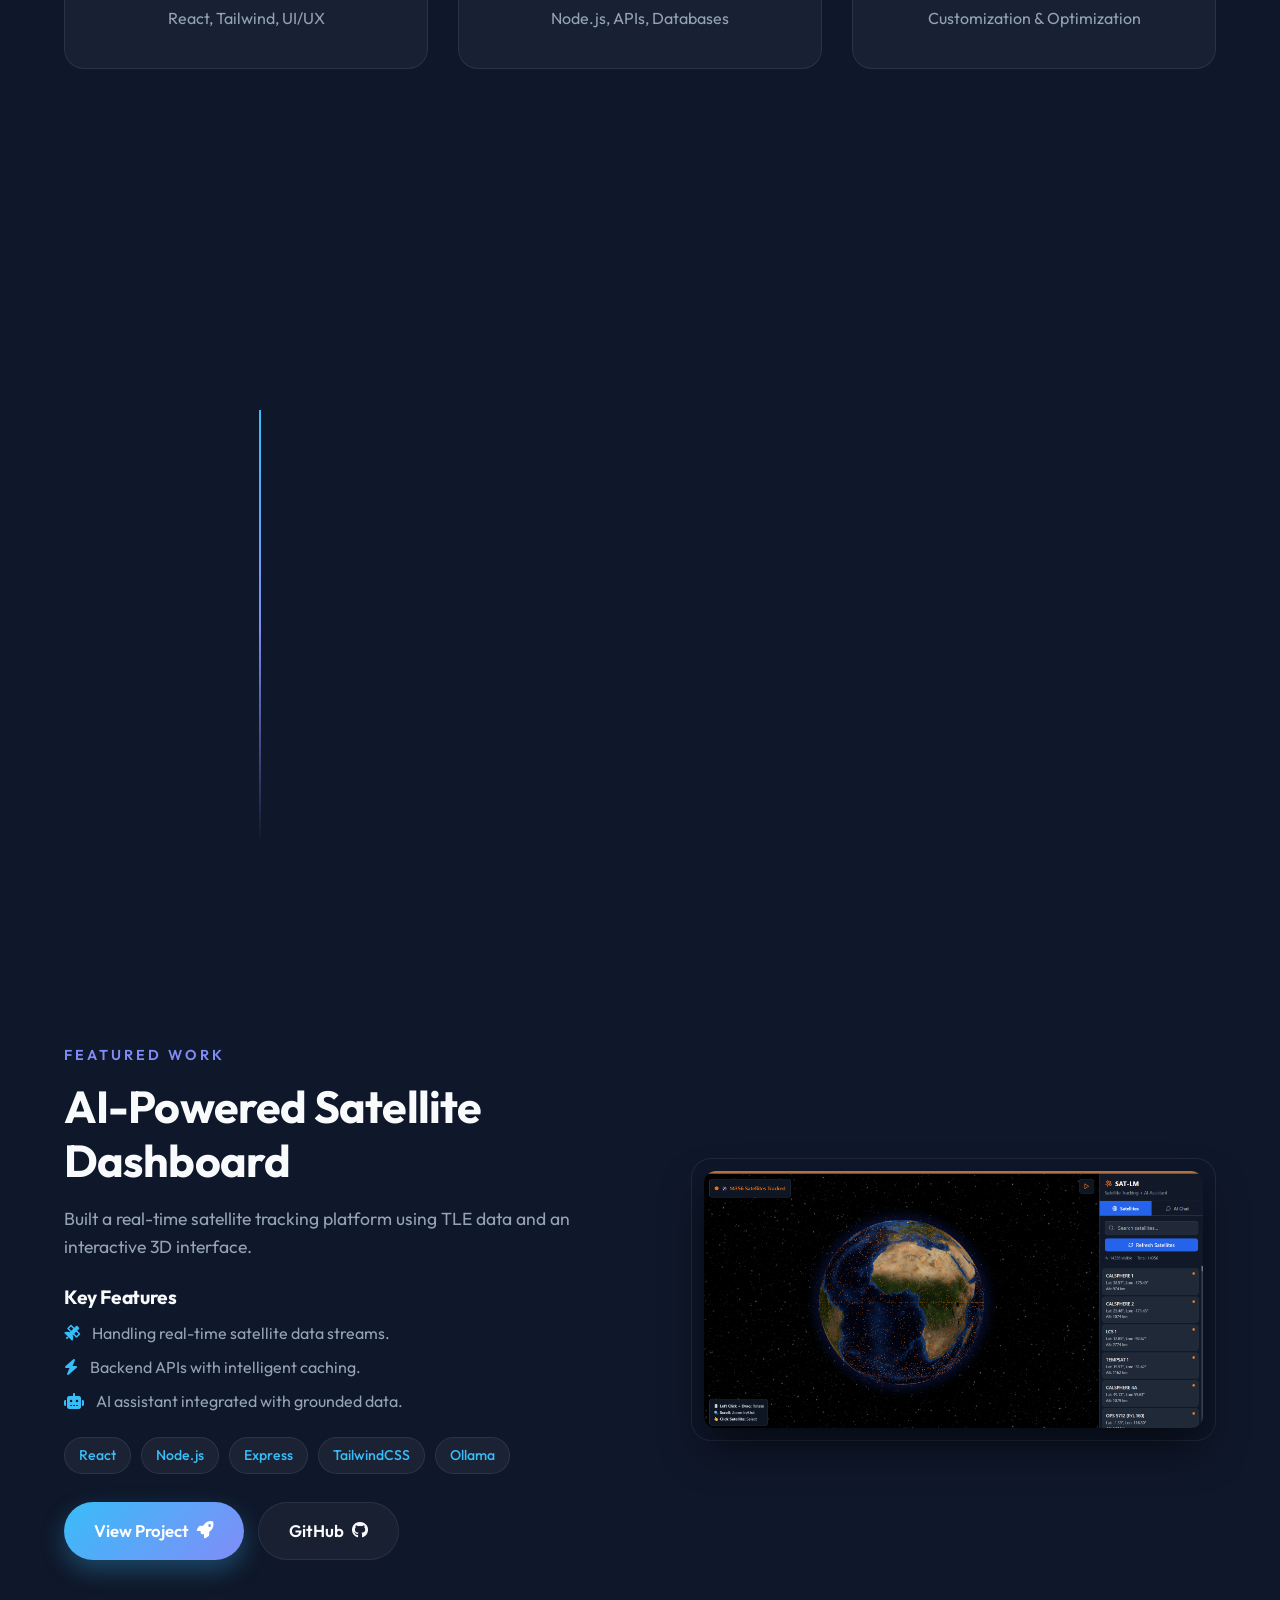
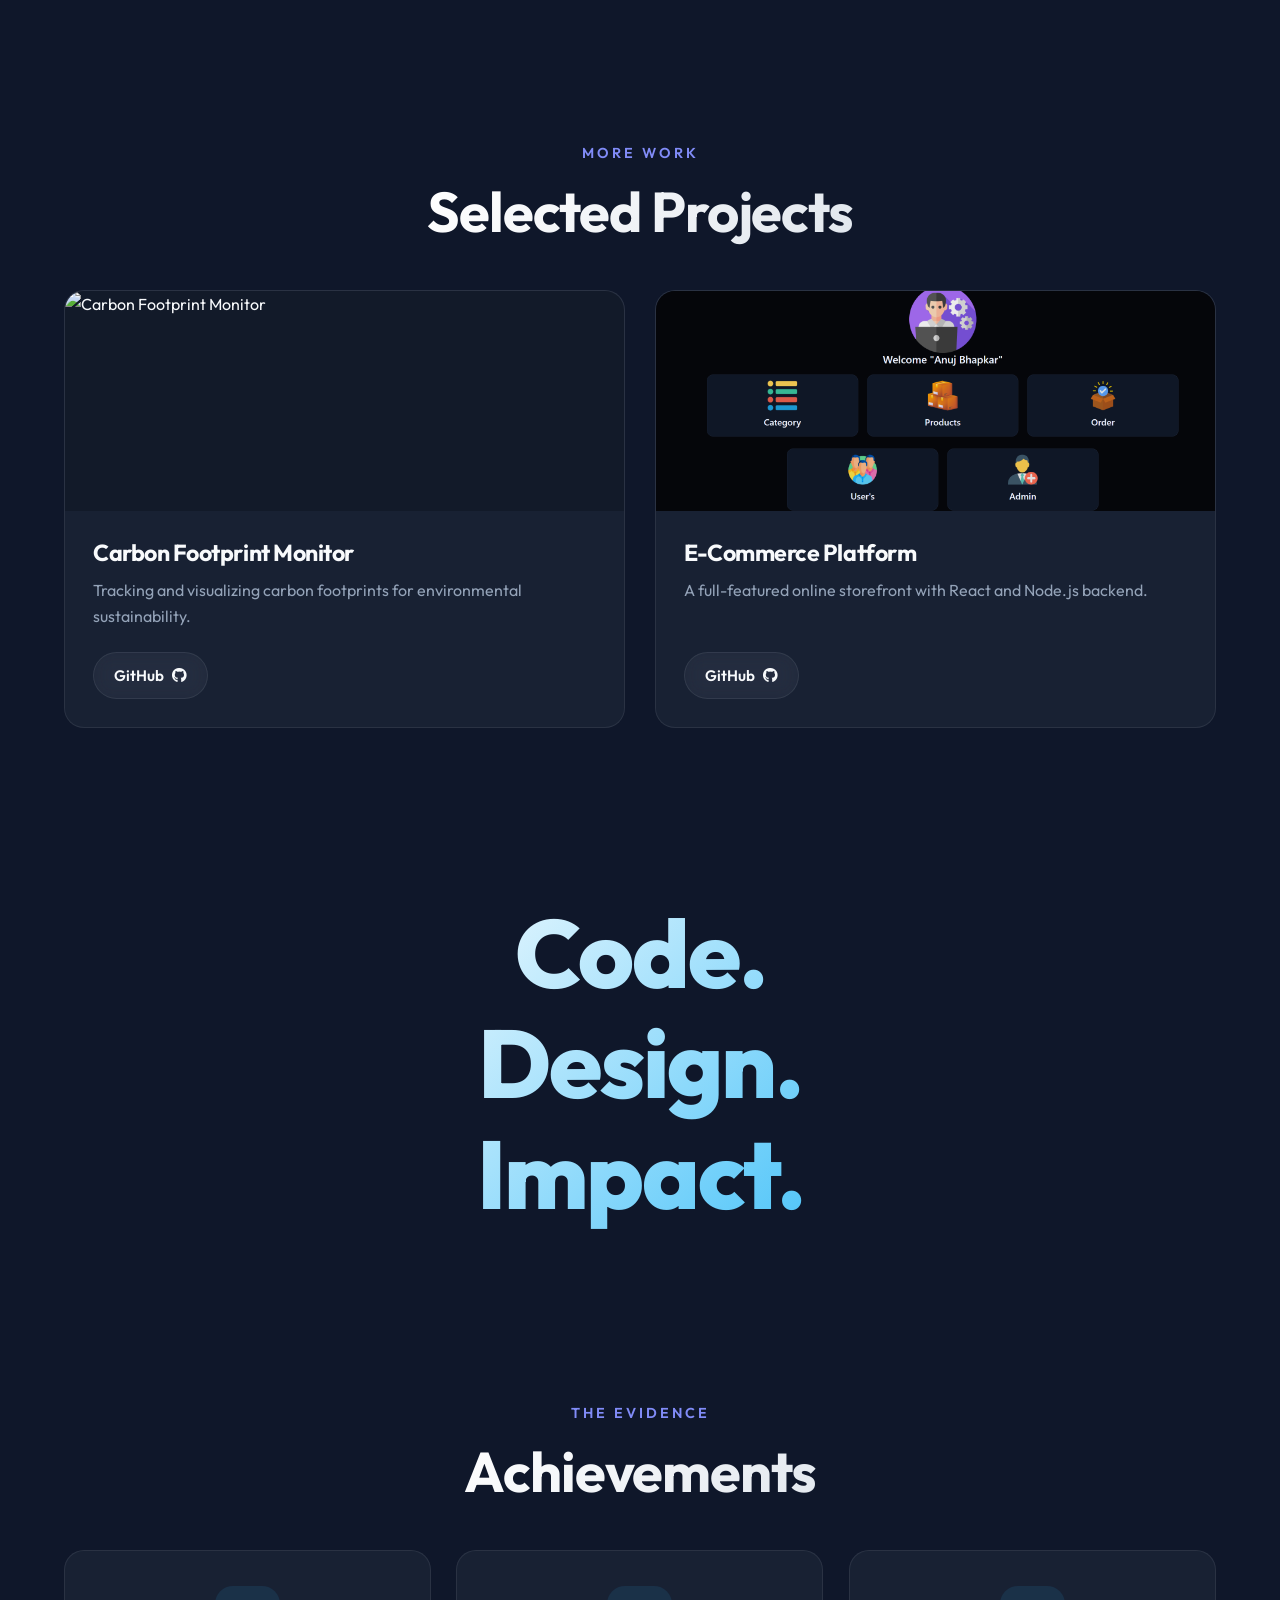
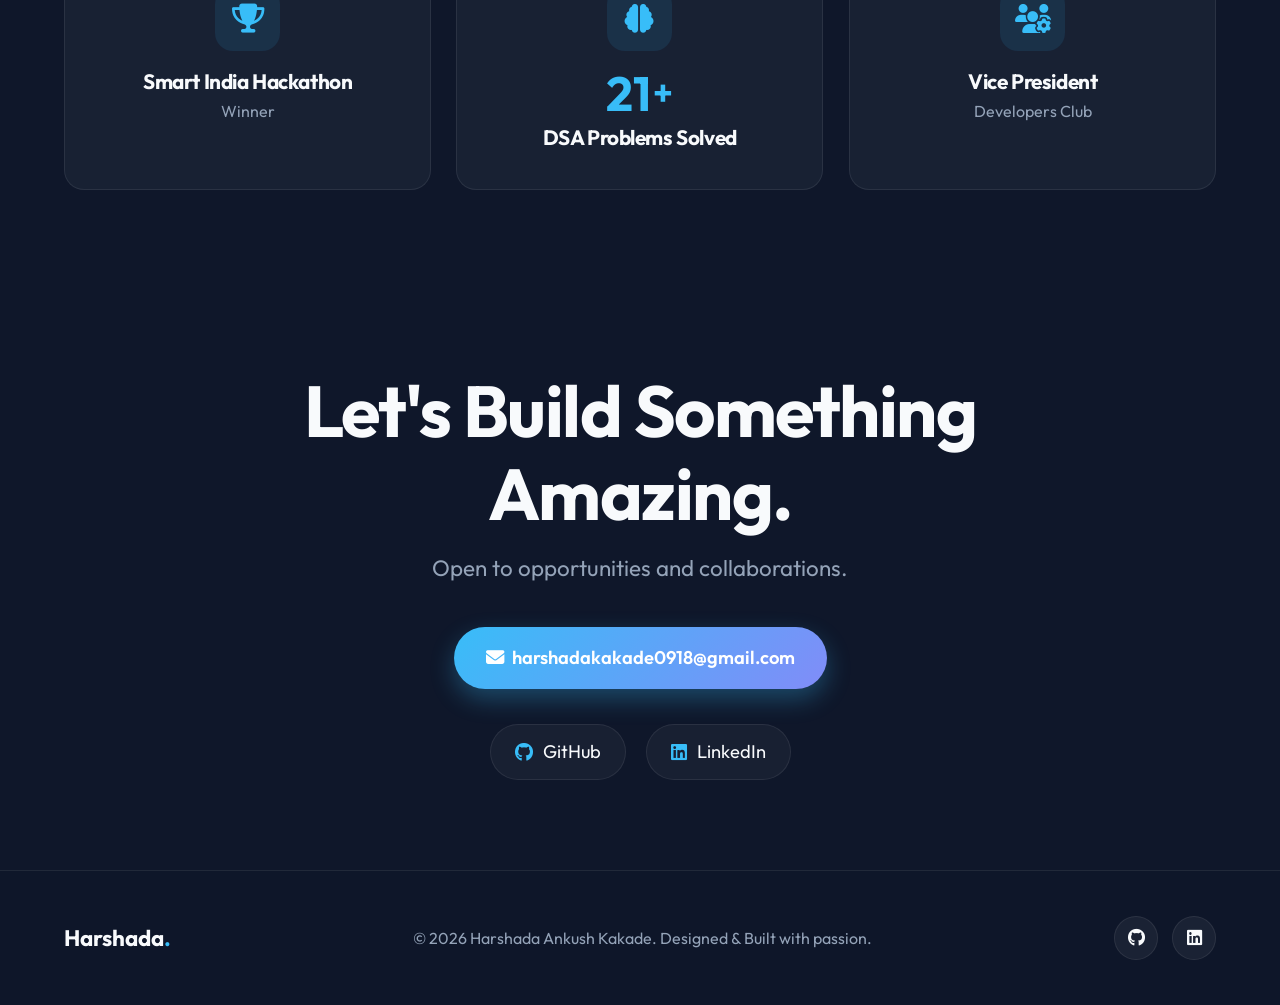
==== commit e1163385: "Mobile view update" ====
--- a/index.html
+++ b/index.html
@@ -2,14 +2,14 @@
 <html lang="en">
 <head>
     <meta charset="UTF-8">
-    <meta name="viewport" content="width=device-width, initial-scale=1.0">
+    <meta name="viewport" content="width=device-width, initial-scale=1.0, maximum-scale=5.0">
     <title>Harshada Ankush Kakade | Web Developer</title>
-    <meta name="description" content="A scroll-based storytelling portfolio of a modern Full-Stack Web Developer.">
+    <meta name="description" content="Portfolio of Harshada Ankush Kakade - Full-Stack Web Developer specializing in React, Node.js, and modern web technologies.">
     
     <!-- Google Fonts: Outfit for a modern, sleek look -->
     <link rel="preconnect" href="https://fonts.googleapis.com">
     <link rel="preconnect" href="https://fonts.gstatic.com" crossorigin>
-    <link href="https://fonts.googleapis.com/css2?family=Outfit:wght@300;400;500;600;700&display=swap" rel="stylesheet">
+    <link href="https://fonts.googleapis.com/css2?family=Outfit:wght@300;400;500;600;700;800&display=swap" rel="stylesheet">
     
     <link rel="stylesheet" href="style.css">
     <!-- FontAwesome for standard icons -->
@@ -25,12 +25,13 @@
                 <li><a href="#who-i-am">Who I Am</a></li>
                 <li><a href="#what-i-do">What I Do</a></li>
                 <li><a href="#my-experience">Experience</a></li>
-                <li><a href="#my-work">Work</a></li>
+                <li><a href="#featured-project">Work</a></li>
+                <li><a href="#achievements">Achievements</a></li>
                 <li><a href="#contact" class="btn-primary-small">Contact</a></li>
             </ul>
-            <div class="menu-toggle" id="mobile-menu">
+            <button class="menu-toggle" id="mobile-menu" aria-label="Toggle navigation menu">
                 <i class="fas fa-bars"></i>
-            </div>
+            </button>
         </div>
     </nav>
 
@@ -38,31 +39,31 @@
         
         <!-- 1. Hero Section -->
         <section id="hero" class="section hero-section">
-            <div class="container hero-content" style="display: grid; grid-template-columns: 1fr 1fr; gap: 40px; align-items: center;">
-                <div class="hero-text" style="z-index: 2;">
+            <div class="container hero-content">
+                <div class="hero-text">
                     <p class="subtitle reveal-item">Hi, I'm Harshada</p>
-                    <h1 class="reveal-item" style="font-size: clamp(3rem, 6vw, 5rem); color: var(--text-main); font-weight: 700; margin-bottom: 20px;">Full-Stack Developer</h1>
-                    <p class="hero-desc reveal-item" style="color: var(--text-muted); font-size: 1.3rem; margin-bottom: 30px;">building scalable and modern web applications.</p>
+                    <h1 class="hero-title reveal-item">Full-Stack Developer</h1>
+                    <p class="hero-desc reveal-item">building scalable and modern web applications.</p>
                     <div class="hero-cta reveal-item">
                         <a href="#who-i-am" class="btn-primary">Explore My Journey</a>
-                        <a href="Resume.pdf" download="Harshada_Kakade_Resume.pdf" class="btn-secondary">Download Resume <i class="fas fa-download" style="margin-left: 8px;"></i></a>
-                    </div>
-                </div>
-                <div class="hero-image reveal-item" style="display: flex; justify-content: center; position: relative; z-index: 1;">
-                    <div class="image-wrapper hero-img-wrap" style="position: relative;">
-                        <!-- Subtle background glow -->
-                        <div class="backdrop-glow" style="position: absolute; top: 50%; left: 50%; transform: translate(-50%, -50%); width: 120%; height: 120%; background: radial-gradient(circle, rgba(56, 189, 248, 0.15) 0%, transparent 70%); border-radius: 50%; z-index: -1;"></div>
-                        <img src="photo-removebg-preview.png" alt="Developer Portrait" style="max-width: 100%; width: 400px; filter: drop-shadow(0 20px 30px rgba(0,0,0,0.5)); border-radius: 20px;">
+                        <a href="Resume.pdf" download="Harshada_Kakade_Resume.pdf" class="btn-secondary">Download Resume <i class="fas fa-download"></i></a>
+                    </div>
+                </div>
+                <div class="hero-image reveal-item">
+                    <div class="image-wrapper hero-img-wrap">
+                        <!-- Glowing ambient background behind portrait -->
+                        <div class="backdrop-glow"></div>
+                        <img src="photo-removebg-preview.png" alt="Harshada Kakade - Developer Portrait" class="developer-avatar">
                     </div>
                 </div>
             </div>
         </section>
 
         <!-- 2. Who I Am -->
-        <section id="who-i-am" class="section who-section text-center" style="display: flex; align-items: center;">
+        <section id="who-i-am" class="section who-section text-center">
             <div class="container">
                 <div class="story-text-huge reveal-item">
-                    <p style="font-size: clamp(1.8rem, 4vw, 3rem); line-height: 1.4; color: var(--text-main); font-weight: 500; max-width: 900px; margin: 0 auto;">
+                    <p>
                         I design and develop responsive, user-focused web applications using React, Node.js, and modern technologies.
                     </p>
                 </div>
@@ -72,31 +73,37 @@
         <!-- 3. What I Do -->
         <section id="what-i-do" class="section do-section">
             <div class="container">
-                <div class="section-header text-center reveal-item" style="margin-bottom: 50px;">
+                <div class="section-header text-center reveal-item">
                     <p class="chapter-label">The Arsenal</p>
                     <h2 class="section-title">What I Do</h2>
                 </div>
                 
                 <div class="skills-grid">
                     <!-- Step 1 -->
-                    <div class="skill-card reveal-item" style="background: var(--bg-card); padding: 40px; border-radius: 20px; text-align: center; border: 1px solid var(--glass-border); transition: transform 0.3s ease;">
-                        <i class="fas fa-desktop fa-3x" style="color: var(--accent); margin-bottom: 20px;"></i>
-                        <h3 style="font-size: 1.8rem; color: var(--text-main); margin-bottom: 15px;">Frontend Development</h3>
-                        <p style="font-size: 1.1rem; color: var(--text-muted); line-height: 1.6;">React, Tailwind, UI/UX</p>
+                    <div class="skill-card reveal-item">
+                        <div class="skill-icon-wrap">
+                            <i class="fas fa-desktop"></i>
+                        </div>
+                        <h3>Frontend Development</h3>
+                        <p>React, Tailwind, UI/UX</p>
                     </div>
                     
                     <!-- Step 2 -->
-                    <div class="skill-card reveal-item" style="background: var(--bg-card); padding: 40px; border-radius: 20px; text-align: center; border: 1px solid var(--glass-border); transition: transform 0.3s ease; transition-delay: 0.1s;">
-                        <i class="fas fa-server fa-3x" style="color: var(--accent); margin-bottom: 20px;"></i>
-                        <h3 style="font-size: 1.8rem; color: var(--text-main); margin-bottom: 15px;">Backend Development</h3>
-                        <p style="font-size: 1.1rem; color: var(--text-muted); line-height: 1.6;">Node.js, APIs, Databases</p>
+                    <div class="skill-card reveal-item">
+                        <div class="skill-icon-wrap">
+                            <i class="fas fa-server"></i>
+                        </div>
+                        <h3>Backend Development</h3>
+                        <p>Node.js, APIs, Databases</p>
                     </div>
                     
                     <!-- Step 3 -->
-                    <div class="skill-card reveal-item" style="background: var(--bg-card); padding: 40px; border-radius: 20px; text-align: center; border: 1px solid var(--glass-border); transition: transform 0.3s ease; transition-delay: 0.2s;">
-                        <i class="fab fa-wordpress fa-3x" style="color: var(--accent); margin-bottom: 20px;"></i>
-                        <h3 style="font-size: 1.8rem; color: var(--text-main); margin-bottom: 15px;">WordPress Development</h3>
-                        <p style="font-size: 1.1rem; color: var(--text-muted); line-height: 1.6;">Customization & Optimization</p>
+                    <div class="skill-card reveal-item">
+                        <div class="skill-icon-wrap">
+                            <i class="fab fa-wordpress"></i>
+                        </div>
+                        <h3>WordPress Development</h3>
+                        <p>Customization & Optimization</p>
                     </div>
                 </div>
             </div>
@@ -110,19 +117,19 @@
                     <h2 class="section-title">Experience Flow</h2>
                 </div>
 
-                <div class="exp-flow" style="margin-top: 60px; max-width: 800px; margin-left: auto; margin-right: auto; position: relative;">
-                    <!-- Line -->
-                    <div style="position: absolute; left: 0; top: 0; bottom: 0; width: 2px; background: var(--glass-border); transform: translateX(20px);"></div>
+                <div class="exp-flow">
+                    <!-- Timeline background line -->
+                    <div class="exp-timeline-line"></div>
                     
                     <!-- Item 1 -->
-                    <div class="exp-item reveal-item" style="position: relative; padding-left: 60px; margin-bottom: 60px;">
-                        <div style="position: absolute; left: 0; top: 10px; width: 40px; height: 40px; border-radius: 50%; background: var(--bg-dark); border: 2px solid var(--accent); display: flex; align-items: center; justify-content: center; z-index: 1;">
-                            <div style="width: 12px; height: 12px; background: var(--accent); border-radius: 50%;"></div>
-                        </div>
-                        <span style="color: var(--accent); font-weight: 600; font-size: 1rem; letter-spacing: 2px; text-transform: uppercase;">Feb 2024 &mdash; Mar 2024</span>
-                        <h3 style="font-size: clamp(1.8rem, 3vw, 2.2rem); color: var(--text-main); margin: 10px 0;">Web Developer Intern</h3>
-                        <p style="font-size: 1.2rem; color: var(--text-muted); margin-bottom: 15px;">DevAcademix</p>
-                        <ul style="color: var(--text-muted); font-size: 1.1rem; line-height: 1.6; list-style-type: disc; padding-left: 20px;">
+                    <div class="exp-item reveal-item">
+                        <div class="exp-dot-wrap">
+                            <div class="exp-dot-core"></div>
+                        </div>
+                        <span class="exp-date">Feb 2024 &mdash; Mar 2024</span>
+                        <h3 class="exp-role">Web Developer Intern</h3>
+                        <p class="exp-company">DevAcademix</p>
+                        <ul class="exp-tasks">
                             <li>Architected and implemented responsive web portals</li>
                             <li>Integrated third-party APIs seamlessly</li>
                             <li>Maximized cross-browser compatibility</li>
@@ -130,14 +137,14 @@
                     </div>
 
                     <!-- Item 2 -->
-                    <div class="exp-item reveal-item" style="position: relative; padding-left: 60px; transition-delay: 0.2s;">
-                        <div style="position: absolute; left: 0; top: 10px; width: 40px; height: 40px; border-radius: 50%; background: var(--bg-dark); border: 2px solid var(--accent); display: flex; align-items: center; justify-content: center; z-index: 1;">
-                            <div style="width: 12px; height: 12px; background: var(--accent); border-radius: 50%;"></div>
-                        </div>
-                        <span style="color: var(--accent); font-weight: 600; font-size: 1rem; letter-spacing: 2px; text-transform: uppercase;">Dec 2023 &mdash; Jan 2024</span>
-                        <h3 style="font-size: clamp(1.8rem, 3vw, 2.2rem); color: var(--text-main); margin: 10px 0;">WordPress Developer</h3>
-                        <p style="font-size: 1.2rem; color: var(--text-muted); margin-bottom: 15px;">HiddenIdol</p>
-                        <ul style="color: var(--text-muted); font-size: 1.1rem; line-height: 1.6; list-style-type: disc; padding-left: 20px;">
+                    <div class="exp-item reveal-item">
+                        <div class="exp-dot-wrap">
+                            <div class="exp-dot-core"></div>
+                        </div>
+                        <span class="exp-date">Dec 2023 &mdash; Jan 2024</span>
+                        <h3 class="exp-role">WordPress Developer</h3>
+                        <p class="exp-company">HiddenIdol</p>
+                        <ul class="exp-tasks">
                             <li>Transformed 3 core client sites into highly optimized platforms</li>
                             <li>Engineered custom plugins pushing WordPress limits</li>
                             <li>Boosted web vitals scoring dramatically</li>
@@ -150,27 +157,27 @@
         <!-- 5. Featured Project -->
         <section id="featured-project" class="section project-section">
             <div class="container">
-                <div class="split-layout" style="display: grid; grid-template-columns: 1fr 1fr; gap: 60px; align-items: center;">
+                <div class="split-layout">
                     
                     <!-- Left: Text Story -->
                     <div class="project-info reveal-item">
                         <p class="chapter-label">Featured Work</p>
-                        <h3 style="font-size: clamp(2.5rem, 4vw, 3.5rem); color: var(--text-main); line-height: 1.1; margin-bottom: 25px;">AI-Powered Satellite<br>Dashboard</h3>
-
-                        <p style="font-size: 1.2rem; color: var(--text-muted); line-height: 1.6; margin-bottom: 30px;">
-                            Built a real-time satellite tracking platform using TLE data and a 3D interface.
+                        <h3 class="featured-project-title">AI-Powered Satellite Dashboard</h3>
+
+                        <p class="project-desc">
+                            Built a real-time satellite tracking platform using TLE data and an interactive 3D interface.
                         </p>
 
-                        <div style="margin-bottom: 30px;">
-                            <h4 style="color: var(--text-main); font-size: 1.4rem; margin-bottom: 15px;">Key Features</h4>
-                            <ul style="color: var(--text-muted); font-size: 1.1rem; line-height: 1.8; list-style: none; padding: 0;">
-                                <li style="margin-bottom: 10px;"><i class="fas fa-satellite" style="color: var(--accent); margin-right: 15px;"></i> Handling real-time satellite data streams.</li>
-                                <li style="margin-bottom: 10px;"><i class="fas fa-bolt" style="color: var(--accent); margin-right: 15px;"></i> Backend APIs with intelligent caching.</li>
-                                <li><i class="fas fa-robot" style="color: var(--accent); margin-right: 15px;"></i> AI assistant integrated with grounded data.</li>
+                        <div class="project-features-block">
+                            <h4 class="features-heading">Key Features</h4>
+                            <ul class="project-features-list">
+                                <li><i class="fas fa-satellite"></i> <span>Handling real-time satellite data streams.</span></li>
+                                <li><i class="fas fa-bolt"></i> <span>Backend APIs with intelligent caching.</span></li>
+                                <li><i class="fas fa-robot"></i> <span>AI assistant integrated with grounded data.</span></li>
                             </ul>
                         </div>
 
-                        <div class="tech-stack" style="display: flex; gap: 10px; flex-wrap: wrap; margin-bottom: 30px;">
+                        <div class="tech-stack">
                             <span class="badge">React</span>
                             <span class="badge">Node.js</span>
                             <span class="badge">Express</span>
@@ -178,24 +185,24 @@
                             <span class="badge">Ollama</span>
                         </div>
 
-                        <div style="display: flex; gap: 20px; flex-wrap: wrap;">
-                            <a href="https://github.com/harshada9270/Sat-LM" target="_blank" class="btn-primary">View Project <i class="fas fa-rocket" style="margin-left: 8px;"></i></a>
-                            <a href="https://github.com/harshada9270/Sat-LM" target="_blank" class="btn-secondary">GitHub <i class="fab fa-github" style="margin-left: 8px;"></i></a>
+                        <div class="project-btn-group">
+                            <a href="https://github.com/harshada9270/Sat-LM" target="_blank" rel="noopener noreferrer" class="btn-primary">View Project <i class="fas fa-rocket"></i></a>
+                            <a href="https://github.com/harshada9270/Sat-LM" target="_blank" rel="noopener noreferrer" class="btn-secondary">GitHub <i class="fab fa-github"></i></a>
                         </div>
                     </div>
                     
                     <!-- Right: Visual -->
                     <div class="project-visual reveal-item">
-                        <div class="glass" style="padding: 10px; border-radius: 20px;">
-                            <img src="SAT-Lm.png" alt="Sat-LM Project" style="width: 100%; border-radius: 12px; display: block; box-shadow: 0 20px 40px rgba(0,0,0,0.5);">
-                        </div>
-                    </div>
-
-                </div>
-            </div>
-        </section>
-
-        <!-- 6. Secondary Projects (Lighter Animation) -->
+                        <div class="glass visual-container">
+                            <img src="SAT-Lm.png" alt="Sat-LM Project Screenshot" class="project-image-preview">
+                        </div>
+                    </div>
+
+                </div>
+            </div>
+        </section>
+
+        <!-- 6. Secondary Projects -->
         <section id="other-projects" class="section projects-section">
             <div class="container staggered-reveal-container">
                 <div class="section-header text-center reveal-item">
@@ -203,24 +210,28 @@
                     <h2 class="section-title">Selected Projects</h2>
                 </div>
                 
-                <div class="projects-grid" style="display: grid; grid-template-columns: repeat(auto-fit, minmax(350px, 1fr)); gap: 40px; margin-top: 60px;">
+                <div class="projects-grid">
                     <!-- Carbon Footprint -->
-                    <div class="project-card reveal-item" style="border-radius: 24px; overflow: hidden; display: flex; flex-direction: column;">
-                        <img src="https://via.placeholder.com/600x300/1e293b/38bdf8?text=Carbon+Monitor" alt="Carbon Footprint Monitor" style="width: 100%; height: 240px; object-fit: cover; transition: transform 0.5s ease;">
-                        <div style="padding: 40px;">
-                            <h3 style="font-size: 1.8rem; color: var(--text-main); margin-bottom: 15px;">Carbon Footprint Monitor</h3>
-                            <p style="color: var(--text-muted); font-size: 1.1rem; margin-bottom: 25px;">Tracking and visualizing carbon footprints for environmental sustainability.</p>
-                            <a href="https://github.com/harshada9270" target="_blank" class="btn-secondary" style="padding: 10px 20px; font-size: 0.95rem;">GitHub <i class="fab fa-github"></i></a>
+                    <div class="project-card reveal-item">
+                        <div class="project-card-img-wrap">
+                            <img src="https://via.placeholder.com/600x300/1e293b/38bdf8?text=Carbon+Monitor" alt="Carbon Footprint Monitor" class="project-card-img">
+                        </div>
+                        <div class="project-card-content">
+                            <h3>Carbon Footprint Monitor</h3>
+                            <p>Tracking and visualizing carbon footprints for environmental sustainability.</p>
+                            <a href="https://github.com/harshada9270" target="_blank" rel="noopener noreferrer" class="btn-secondary btn-card">GitHub <i class="fab fa-github"></i></a>
                         </div>
                     </div>
 
                     <!-- E-Commerce -->
-                    <div class="project-card reveal-item" style="border-radius: 24px; overflow: hidden; display: flex; flex-direction: column; transition-delay: 0.2s;">
-                        <img src="E-Commerce.png" alt="E-Commerce App" style="width: 100%; height: 240px; object-fit: cover; transition: transform 0.5s ease;">
-                        <div style="padding: 40px;">
-                            <h3 style="font-size: 1.8rem; color: var(--text-main); margin-bottom: 15px;">E-Commerce Platform</h3>
-                            <p style="color: var(--text-muted); font-size: 1.1rem; margin-bottom: 25px;">A full-featured online storefront with React and Node.js backend.</p>
-                            <a href="https://github.com/harshada9270" target="_blank" class="btn-secondary" style="padding: 10px 20px; font-size: 0.95rem;">GitHub <i class="fab fa-github"></i></a>
+                    <div class="project-card reveal-item">
+                        <div class="project-card-img-wrap">
+                            <img src="E-Commerce.png" alt="E-Commerce App Screenshot" class="project-card-img">
+                        </div>
+                        <div class="project-card-content">
+                            <h3>E-Commerce Platform</h3>
+                            <p>A full-featured online storefront with React and Node.js backend.</p>
+                            <a href="https://github.com/harshada9270" target="_blank" rel="noopener noreferrer" class="btn-secondary btn-card">GitHub <i class="fab fa-github"></i></a>
                         </div>
                     </div>
                 </div>
@@ -228,11 +239,11 @@
         </section>
 
         <!-- 7. Large Visual Moment -->
-        <section class="section text-center" style="min-height: 80vh; display: flex; align-items: center;">
+        <section class="section text-center visual-banner-section">
             <div class="container">
-                <h1 class="reveal-item" style="font-size: clamp(4rem, 8vw, 10rem); font-weight: 700; background: linear-gradient(135deg, #fff 20%, #38bdf8 80%); -webkit-background-clip: text; background-clip: text; color: transparent; line-height: 1.1; letter-spacing: -3px; text-shadow: 0 10px 40px rgba(56, 189, 248, 0.2);">
+                <h2 class="reveal-item visual-banner-heading">
                     Code.<br>Design.<br>Impact.
-                </h1>
+                </h2>
             </div>
         </section>
 
@@ -244,60 +255,69 @@
                     <h2 class="section-title">Achievements</h2>
                 </div>
                 
-                <div class="stats-grid" style="display: grid; grid-template-columns: repeat(auto-fit, minmax(300px, 1fr)); gap: 40px; margin-top: 70px;">
-                    <div class="stat-card reveal-item" style="padding: 40px; border-radius: 30px; background: rgba(255,255,255,0.02); text-align: center; border: 1px solid var(--glass-border);">
-                        <i class="fas fa-trophy fa-3x" style="color: var(--accent); margin-bottom: 20px;"></i>
-                        <h3 style="font-size: 1.5rem; color: var(--text-main); margin-bottom: 5px;">Smart India Hackathon</h3>
-                        <p style="color: var(--text-muted); font-size: 1.1rem;">Winner</p>
-                    </div>
-                    
-                    <div class="stat-card reveal-item" style="padding: 40px; border-radius: 30px; background: rgba(255,255,255,0.02); text-align: center; border: 1px solid var(--glass-border); transition-delay: 0.1s;">
-                        <i class="fas fa-brain fa-3x" style="color: var(--accent); margin-bottom: 20px; display: block;"></i>
-                        <div style="font-size: 3.5rem; color: var(--accent); line-height: 1; margin-bottom: 10px; display: flex; align-items: center; justify-content: center; font-weight: 700;"><span class="counter" data-target="100">0</span><span style="font-size: 2.5rem; color: var(--accent);">+</span></div>
-                        <h3 style="font-size: 1.5rem; color: var(--text-main); margin-bottom: 5px;">DSA Problems Solved</h3>
-                    </div>
-                    
-                    <div class="stat-card reveal-item" style="padding: 40px; border-radius: 30px; background: rgba(255,255,255,0.02); text-align: center; border: 1px solid var(--glass-border); transition-delay: 0.2s;">
-                        <i class="fas fa-users-cog fa-3x" style="color: var(--accent); margin-bottom: 20px;"></i>
-                        <h3 style="font-size: 1.5rem; color: var(--text-main); margin-bottom: 5px;">Vice President</h3>
-                        <p style="color: var(--text-muted); font-size: 1.1rem;">Developers Club</p>
+                <div class="stats-grid">
+                    <div class="stat-card reveal-item">
+                        <div class="stat-icon-wrap">
+                            <i class="fas fa-trophy"></i>
+                        </div>
+                        <h3>Smart India Hackathon</h3>
+                        <p>Winner</p>
+                    </div>
+                    
+                    <div class="stat-card reveal-item">
+                        <div class="stat-icon-wrap">
+                            <i class="fas fa-brain"></i>
+                        </div>
+                        <div class="counter-display">
+                            <span class="counter" data-target="100">0</span>
+                            <span class="counter-plus">+</span>
+                        </div>
+                        <h3>DSA Problems Solved</h3>
+                    </div>
+                    
+                    <div class="stat-card reveal-item">
+                        <div class="stat-icon-wrap">
+                            <i class="fas fa-users-cog"></i>
+                        </div>
+                        <h3>Vice President</h3>
+                        <p>Developers Club</p>
                     </div>
                 </div>
             </div>
         </section>
 
         <!-- 9. Final Impact Section -->
-        <section id="contact" class="section contact-section text-center" style="min-height: 90vh; display: flex; align-items: center;">
-            <div class="container reveal-item" style="max-width: 1000px;">
-                <h2 style="font-size: clamp(3.5rem, 8vw, 6rem); color: var(--text-main); font-weight: 700; margin-bottom: 20px; line-height: 1.1; letter-spacing: -2px;">Let's Build Something Amazing.</h2>
-                <p style="font-size: clamp(1.2rem, 3vw, 1.8rem); color: var(--text-muted); margin-bottom: 50px;">Open to opportunities and collaborations.</p>
-                <div style="display: flex; gap: 30px; justify-content: center; flex-wrap: wrap;">
-                    <a href="mailto:harshadakakade0918@gmail.com" class="btn-primary" style="font-size: 1.2rem; padding: 20px 40px; border-radius: 50px;"><i class="fas fa-envelope" style="margin-right: 10px;"></i> harshadakakade0918@gmail.com</a>
-                </div>
-                <div style="display: flex; gap: 30px; justify-content: center; flex-wrap: wrap; margin-top: 50px;">
-                    <a href="https://github.com/harshada9270" target="_blank" rel="noopener noreferrer" class="contact-link" style="font-size: 1.5rem;"><i class="fab fa-github"></i> GitHub</a>
-                    <a href="https://www.linkedin.com/in/harshada-kakade-854964281/" target="_blank" rel="noopener noreferrer" class="contact-link" style="font-size: 1.5rem;"><i class="fab fa-linkedin"></i> LinkedIn</a>
+        <section id="contact" class="section contact-section text-center">
+            <div class="container reveal-item contact-box">
+                <h2 class="contact-heading">Let's Build Something Amazing.</h2>
+                <p class="contact-subtitle">Open to opportunities and collaborations.</p>
+                <div class="contact-btn-wrap">
+                    <a href="mailto:harshadakakade0918@gmail.com" class="btn-primary contact-main-btn"><i class="fas fa-envelope"></i> <span>harshadakakade0918@gmail.com</span></a>
+                </div>
+                <div class="contact-social-links">
+                    <a href="https://github.com/harshada9270" target="_blank" rel="noopener noreferrer" class="contact-link"><i class="fab fa-github"></i> GitHub</a>
+                    <a href="https://www.linkedin.com/in/harshada-kakade-854964281/" target="_blank" rel="noopener noreferrer" class="contact-link"><i class="fab fa-linkedin"></i> LinkedIn</a>
                 </div>
             </div>
         </section>
 
     </main>
 
-    <!-- 9. Footer -->
+    <!-- Footer -->
     <footer>
         <div class="container">
             <div class="footer-content">
                 <div class="footer-logo">Harshada<span>.</span></div>
-                <p>&copy; 2026 Harshada Ankush Kakade. Designed & Built with passion.</p>
+                <p>&copy; 2026 Harshada Ankush Kakade. Designed &amp; Built with passion.</p>
                 <div class="footer-socials">
-                    <a href="https://github.com/harshada9270" target="_blank"><i class="fab fa-github"></i></a>
-                    <a href="https://www.linkedin.com/in/harshada-kakade-854964281/" target="_blank"><i class="fab fa-linkedin"></i></a>
+                    <a href="https://github.com/harshada9270" target="_blank" rel="noopener noreferrer" aria-label="GitHub"><i class="fab fa-github"></i></a>
+                    <a href="https://www.linkedin.com/in/harshada-kakade-854964281/" target="_blank" rel="noopener noreferrer" aria-label="LinkedIn"><i class="fab fa-linkedin"></i></a>
                 </div>
             </div>
         </div>
     </footer>
 
-    <!-- Custom Cursor DOM -->
+    <!-- Custom Cursor DOM (for fine pointers only) -->
     <div class="cursor-dot"></div>
     <div class="cursor-outline"></div>
     <script src="script.js"></script>
--- a/style.css
+++ b/style.css
@@ -1,93 +1,95 @@
 /* =========================================================================
-   STYLE.CSS - PREMIUM TIER DESIGN (#0f172a theme)
+   STYLE.CSS - PREMIUM TIER RESPONSIVE DESIGN (#0f172a theme)
+   Optimized for All Viewports (Mobile, Tablet, Desktop, Wide)
    ========================================================================= */
 
 :root {
     /* Color Palette - Premium Slate/Sky */
     --bg-color: #0f172a;
-    --bg-surface: rgba(30, 41, 59, 0.5);
+    --bg-card: rgba(30, 41, 59, 0.6);
+    --bg-surface: rgba(15, 23, 42, 0.75);
     --text-main: #f8fafc;
     --text-muted: #94a3b8;
-    --accent: #38bdf8;
-    /* Vibrant Sky */
-    --accent-secondary: #818cf8;
-    /* Deep Indigo */
+    --accent: #38bdf8;          /* Vibrant Sky */
+    --accent-secondary: #818cf8;/* Deep Indigo */
+    --accent-glow: rgba(56, 189, 248, 0.25);
     --glass-border: rgba(255, 255, 255, 0.08);
-    --glass-bg: rgba(15, 23, 42, 0.6);
+    --glass-border-hover: rgba(56, 189, 248, 0.35);
+    --glass-bg: rgba(15, 23, 42, 0.7);
 
     /* Typography */
-    --font-heading: 'Outfit', sans-serif;
-    --font-body: 'Outfit', sans-serif;
+    --font-heading: 'Outfit', -apple-system, BlinkMacSystemFont, sans-serif;
+    --font-body: 'Outfit', -apple-system, BlinkMacSystemFont, sans-serif;
 
     /* Spacing */
-    --section-pad: 80px 0;
-    /* Reduced spacing for classic portfolio */
-    --container-max: 1250px;
-
-    /* Transitions (Cinematic Scrollytelling Ease) */
-    --transition-fast: 0.5s cubic-bezier(0.22, 1, 0.36, 1);
-    --transition-smooth: 1.2s cubic-bezier(0.22, 1, 0.36, 1);
-}
-
-/* Base Styles */
-* {
+    --section-pad: 90px 0;
+    --container-max: 1200px;
+
+    /* Transitions */
+    --transition-fast: 0.3s cubic-bezier(0.22, 1, 0.36, 1);
+    --transition-smooth: 0.6s cubic-bezier(0.22, 1, 0.36, 1);
+}
+
+/* Base Reset & Box Sizing */
+*, *::before, *::after {
     margin: 0;
     padding: 0;
     box-sizing: border-box;
 }
 
-/* Smooth normal scroll setup */
 html {
     scroll-behavior: smooth;
+    font-size: 16px;
+    -webkit-text-size-adjust: 100%;
 }
 
 body {
     background-color: var(--bg-color);
     color: var(--text-main);
     font-family: var(--font-body);
-    line-height: 1.7;
+    line-height: 1.65;
     overflow-x: hidden;
+    width: 100%;
     position: relative;
-    /* Smooth radial transition between sections (no hard breaks) */
-    background-image: radial-gradient(circle at top right, rgba(56, 189, 248, 0.05), transparent 40%),
-        radial-gradient(circle at bottom left, rgba(129, 140, 248, 0.05), transparent 40%);
+    background-image: 
+        radial-gradient(circle at top right, rgba(56, 189, 248, 0.07), transparent 45%),
+        radial-gradient(circle at bottom left, rgba(129, 140, 248, 0.07), transparent 45%);
     background-attachment: fixed;
 }
 
-/* Base subtle glowing background shapes for Parallax effect */
+/* Ambient glow blobs in background */
 body::before,
 body::after {
     content: '';
     position: fixed;
     border-radius: 50%;
-    filter: blur(150px);
+    filter: blur(140px);
     z-index: -1;
     pointer-events: none;
-    opacity: 0.5;
+    opacity: 0.4;
     will-change: transform;
 }
 
 body::before {
-    top: -15vw;
+    top: -10vw;
     right: -10vw;
-    width: 60vw;
-    height: 60vw;
-    background: radial-gradient(circle, var(--accent) 0%, transparent 70%);
-    transform: translateY(calc(var(--scroll, 0px) * 0.15));
-}
-
-body::after {
-    bottom: -15vw;
-    left: -15vw;
     width: 50vw;
     height: 50vw;
+    background: radial-gradient(circle, var(--accent) 0%, transparent 70%);
+}
+
+body::after {
+    bottom: -10vw;
+    left: -10vw;
+    width: 45vw;
+    height: 45vw;
     background: radial-gradient(circle, var(--accent-secondary) 0%, transparent 70%);
-    transform: translateY(calc(var(--scroll, 0px) * -0.1));
 }
 
 a {
     color: inherit;
     text-decoration: none;
+    transition: var(--transition-fast);
 }
 
 ul {
@@ -96,186 +98,168 @@
 
 img {
     max-width: 100%;
+    height: auto;
     display: block;
 }
 
-/* Typography elements */
-h1,
-h2,
-h3,
-h4 {
+button {
+    font-family: inherit;
+    border: none;
+    background: transparent;
+    cursor: pointer;
+}
+
+/* Typography Elements */
+h1, h2, h3, h4 {
     font-family: var(--font-heading);
     font-weight: 700;
-    line-height: 1.15;
-    margin-bottom: 24px;
-    letter-spacing: -0.5px;
+    line-height: 1.2;
+    color: var(--text-main);
+    letter-spacing: -0.02em;
 }
 
 p {
-    margin-bottom: 2rem;
     color: var(--text-muted);
 }
 
 .subtitle {
-    font-size: 1.25rem;
+    font-size: 1.1rem;
     color: var(--accent);
     letter-spacing: 3px;
     text-transform: uppercase;
     font-weight: 600;
+    margin-bottom: 12px;
+    display: inline-block;
 }
 
 .chapter-label {
-    font-size: 1rem;
+    font-size: 0.9rem;
     color: var(--accent-secondary);
-    letter-spacing: 4px;
+    letter-spacing: 3px;
     text-transform: uppercase;
     font-weight: 600;
-    margin-bottom: 20px;
-    display: block;
-}
-
-/* Layout */
-.container {
-    max-width: var(--container-max);
-    margin: 0 auto;
-    padding: 0 5%;
-}
-
-.hero-section {
-    padding-top: 100px;
-    min-height: 100vh;
-    display: flex;
-    align-items: center;
-    position: relative;
-    overflow: hidden;
-}
-
-.section {
-    padding: var(--section-pad);
-    /* Removed min-height to eliminate huge empty voids */
-    display: flex;
-    flex-direction: column;
-    justify-content: center;
-    border: none;
-    /* explicitly removing hard breaks */
-}
-
-/* Scrollytelling Utility Classes */
-.pinned-container {
-    position: relative;
-    width: 100%;
-}
-
+    margin-bottom: 12px;
+    display: inline-block;
+}
+
+.section-header {
+    margin-bottom: 45px;
+}
 
 .section-title {
-    font-size: clamp(3rem, 5vw, 4rem);
-    background: linear-gradient(135deg, #fff 0%, #cbd5e1 100%);
+    font-size: clamp(2.2rem, 5vw, 3.5rem);
+    background: linear-gradient(135deg, #ffffff 30%, #cbd5e1 100%);
     background-clip: text;
     -webkit-background-clip: text;
     -webkit-text-fill-color: transparent;
 }
 
-.section-subtitle {
-    font-size: clamp(1.1rem, 2vw, 1.3rem);
-    max-width: 600px;
-    margin: 0 auto;
-}
-
 .text-center {
     text-align: center;
 }
 
-.split-layout {
-    display: grid;
-    grid-template-columns: 1fr 1fr;
-    gap: 80px;
-    /* Enhanced spacing */
-    align-items: center;
-}
-
-/* Buttons */
-.btn-primary,
-.btn-secondary,
-.btn-primary-small {
-    display: inline-block;
-    padding: 16px 36px;
-    border-radius: 50px;
-    font-weight: 500;
-    transition: var(--transition-fast);
-    cursor: pointer;
-    border: none;
-    font-family: inherit;
-    font-size: 1.1rem;
+/* Layout Container */
+.container {
+    width: 100%;
+    max-width: var(--container-max);
+    margin: 0 auto;
+    padding: 0 24px;
+}
+
+.section {
+    padding: var(--section-pad);
+    display: flex;
+    flex-direction: column;
+    justify-content: center;
     position: relative;
-    overflow: hidden;
-}
-
-.btn-primary {
-    background: linear-gradient(135deg, var(--accent) 0%, var(--accent-secondary) 100%);
-    color: #fff;
-    box-shadow: 0 10px 30px rgba(56, 189, 248, 0.25);
-}
-
-.btn-primary:hover {
-    transform: translateY(-4px);
-    box-shadow: 0 20px 40px rgba(56, 189, 248, 0.4);
-}
-
-.btn-secondary {
-    background: transparent;
-    color: var(--text-main);
-    border: 1px solid var(--glass-border);
-    backdrop-filter: blur(10px);
-}
-
-.btn-secondary:hover {
-    background: var(--glass-bg);
-    border-color: rgba(255, 255, 255, 0.2);
-    transform: translateY(-4px);
-}
-
-.btn-primary-small {
-    padding: 10px 24px;
-    background: var(--text-main);
-    color: var(--bg-color);
-    font-weight: 600;
-    font-size: 1rem;
-}
-
-.btn-primary-small:hover {
-    background: var(--accent);
-    color: #fff;
-}
-
-/* Glassmorphism Utilities */
+}
+
+/* Glassmorphism utility */
 .glass {
     background: var(--glass-bg);
     backdrop-filter: blur(16px);
     -webkit-backdrop-filter: blur(16px);
     border: 1px solid var(--glass-border);
-    border-radius: 30px;
-    box-shadow: 0 20px 40px rgba(0, 0, 0, 0.2);
-}
-
-/* Navigation */
+    border-radius: 24px;
+}
+
+/* Buttons */
+.btn-primary,
+.btn-secondary,
+.btn-primary-small {
+    display: inline-flex;
+    align-items: center;
+    justify-content: center;
+    gap: 8px;
+    font-weight: 600;
+    transition: var(--transition-fast);
+    cursor: pointer;
+    text-align: center;
+    border-radius: 50px;
+}
+
+.btn-primary {
+    padding: 14px 30px;
+    background: linear-gradient(135deg, var(--accent) 0%, var(--accent-secondary) 100%);
+    color: #ffffff;
+    box-shadow: 0 10px 25px rgba(56, 189, 248, 0.3);
+    font-size: 1.05rem;
+}
+
+.btn-primary:hover {
+    transform: translateY(-3px);
+    box-shadow: 0 15px 35px rgba(56, 189, 248, 0.45);
+    color: #ffffff;
+}
+
+.btn-secondary {
+    padding: 14px 30px;
+    background: rgba(255, 255, 255, 0.04);
+    color: var(--text-main);
+    border: 1px solid var(--glass-border);
+    backdrop-filter: blur(10px);
+    font-size: 1.05rem;
+}
+
+.btn-secondary:hover {
+    background: rgba(255, 255, 255, 0.1);
+    border-color: var(--accent);
+    color: #ffffff;
+    transform: translateY(-3px);
+}
+
+.btn-primary-small {
+    padding: 9px 22px;
+    background: var(--text-main);
+    color: var(--bg-color);
+    font-size: 0.95rem;
+}
+
+.btn-primary-small:hover {
+    background: var(--accent);
+    color: #ffffff;
+}
+
+/* =========================================================================
+   NAVIGATION
+   ========================================================================= */
 nav {
     position: fixed;
     top: 0;
     left: 0;
     width: 100%;
     z-index: 1000;
-    transition: transform 0.4s ease, background-color 0.4s ease, padding 0.4s ease;
-    padding: 20px 0;
+    padding: 18px 0;
+    transition: transform 0.35s ease, background-color 0.35s ease, padding 0.35s ease, border-color 0.35s ease;
 }
 
 nav.scrolled {
-    background: rgba(15, 23, 42, 0.85);
-    /* Slate bg */
-    backdrop-filter: blur(25px);
-    -webkit-backdrop-filter: blur(25px);
-    padding: 15px 0;
+    background: rgba(15, 23, 42, 0.88);
+    backdrop-filter: blur(20px);
+    -webkit-backdrop-filter: blur(20px);
+    padding: 12px 0;
     border-bottom: 1px solid var(--glass-border);
-    box-shadow: 0 10px 30px rgba(0, 0, 0, 0.2);
+    box-shadow: 0 10px 30px rgba(0, 0, 0, 0.3);
 }
 
 nav.nav-hidden {
@@ -283,18 +267,19 @@
 }
 
 .nav-container {
+    display: flex;
+    justify-content: space-between;
+    align-items: center;
     max-width: var(--container-max);
     margin: 0 auto;
-    padding: 0 5%;
-    display: flex;
-    justify-content: space-between;
-    align-items: center;
+    padding: 0 24px;
 }
 
 .nav-logo {
-    font-size: 1.8rem;
+    font-size: 1.6rem;
     font-weight: 700;
-    letter-spacing: -1px;
+    letter-spacing: -0.5px;
+    color: var(--text-main);
 }
 
 .nav-logo span {
@@ -303,12 +288,12 @@
 
 .nav-links {
     display: flex;
-    gap: 40px;
+    gap: 32px;
     align-items: center;
 }
 
 .nav-links a {
-    font-size: 1.05rem;
+    font-size: 0.98rem;
     font-weight: 500;
     color: var(--text-muted);
     transition: var(--transition-fast);
@@ -316,69 +301,99 @@
 
 .nav-links a:hover,
 .nav-links a.active {
-    color: var(--text-main);
+    color: var(--accent);
+}
+
+.nav-links a.btn-primary-small {
+    color: var(--bg-color);
 }
 
 .nav-links a.btn-primary-small:hover {
-    color: #fff;
+    color: #ffffff;
 }
 
 .menu-toggle {
     display: none;
-    font-size: 1.8rem;
-    cursor: pointer;
-}
-
-/* 1. Hero Section */
+    color: var(--text-main);
+    font-size: 1.4rem;
+    width: 44px;
+    height: 44px;
+    border-radius: 12px;
+    background: rgba(255, 255, 255, 0.05);
+    border: 1px solid var(--glass-border);
+    align-items: center;
+    justify-content: center;
+    transition: var(--transition-fast);
+}
+
+.menu-toggle:hover,
+.menu-toggle:focus {
+    background: rgba(255, 255, 255, 0.12);
+    border-color: var(--accent);
+}
+
+/* =========================================================================
+   1. HERO SECTION
+   ========================================================================= */
+.hero-section {
+    min-height: 100vh;
+    padding-top: 120px;
+    padding-bottom: 60px;
+    display: flex;
+    align-items: center;
+}
+
 .hero-content {
     display: grid;
-    grid-template-columns: 1.3fr 1fr;
-    gap: 60px;
-    align-items: center;
-    position: relative;
-    z-index: 1;
-}
-
-.hero-text h1 {
-    font-size: clamp(3.5rem, 6vw, 5.5rem);
-    margin: 15px 0 30px;
-    letter-spacing: -2px;
-    background: linear-gradient(135deg, #fff 0%, #94a3b8 100%);
+    grid-template-columns: 1.2fr 1fr;
+    gap: 50px;
+    align-items: center;
+}
+
+.hero-text {
+    z-index: 2;
+}
+
+.hero-title {
+    font-size: clamp(2.8rem, 5.5vw, 4.8rem);
+    line-height: 1.1;
+    margin-bottom: 18px;
+    background: linear-gradient(135deg, #ffffff 40%, #94a3b8 100%);
     background-clip: text;
     -webkit-background-clip: text;
     -webkit-text-fill-color: transparent;
 }
 
 .hero-desc {
-    font-size: 1.35rem;
-    max-width: 600px;
-    margin-bottom: 50px;
-    line-height: 1.6;
+    font-size: clamp(1.1rem, 2.2vw, 1.35rem);
+    color: var(--text-muted);
+    margin-bottom: 35px;
+    max-width: 540px;
+    line-height: 1.55;
 }
 
 .hero-cta {
     display: flex;
-    gap: 20px;
+    gap: 16px;
     flex-wrap: wrap;
-}
-
-/* Hero Image & Glow Effects */
+    align-items: center;
+}
+
+.hero-image {
+    display: flex;
+    justify-content: center;
+    align-items: center;
+    position: relative;
+    z-index: 1;
+}
+
 .image-wrapper {
     position: relative;
+    display: flex;
+    justify-content: center;
+    align-items: center;
     width: 100%;
-    max-width: 500px;
-    margin: 0 auto;
-}
-
-.image-wrapper img {
-    position: relative;
-    z-index: 2;
-    transform: translateY(0);
-    animation: float 8s ease-in-out infinite;
-    /* Box/border removed */
-    width: 100%;
-    height: auto;
-    object-fit: contain;
+    max-width: 380px;
 }
 
 .backdrop-glow {
@@ -386,384 +401,508 @@
     top: 50%;
     left: 50%;
     transform: translate(-50%, -50%);
-    width: 110%;
-    height: 110%;
-    background: radial-gradient(circle, var(--accent) 0%, transparent 60%);
-    filter: blur(80px);
-    opacity: 0.35;
-    z-index: 1;
+    width: 115%;
+    height: 115%;
+    background: radial-gradient(circle, rgba(56, 189, 248, 0.22) 0%, rgba(129, 140, 248, 0.12) 45%, transparent 70%);
     border-radius: 50%;
+    z-index: -1;
+    filter: blur(40px);
+}
+
+.developer-avatar {
+    width: 100%;
+    max-width: 360px;
+    height: auto;
+    object-fit: contain;
+    filter: drop-shadow(0 20px 30px rgba(0, 0, 0, 0.6));
+    animation: float 6s ease-in-out infinite;
 }
 
 @keyframes float {
-    0% {
-        transform: translateY(0px) rotate(0deg);
-    }
-
+    0%, 100% {
+        transform: translateY(0px);
+    }
     50% {
-        transform: translateY(-12px) rotate(0.5deg);
-    }
-
-    100% {
-        transform: translateY(0px) rotate(0deg);
-    }
-}
-
-/* 2. Who I Am */
-.badges {
-    display: flex;
-    flex-wrap: wrap;
-    gap: 15px;
-    margin-top: 40px;
-}
-
-.badge {
-    padding: 10px 20px;
-    background: rgba(255, 255, 255, 0.03);
-    border: 1px solid var(--glass-border);
-    border-radius: 50px;
-    font-size: 0.95rem;
+        transform: translateY(-12px);
+    }
+}
+
+/* =========================================================================
+   2. WHO I AM SECTION
+   ========================================================================= */
+.who-section {
+    padding: 60px 0;
+}
+
+.story-text-huge p {
+    font-size: clamp(1.5rem, 3.5vw, 2.5rem);
+    line-height: 1.45;
     color: var(--text-main);
-    transition: var(--transition-fast);
-}
-
-.badge:hover {
-    background: rgba(255, 255, 255, 0.1);
-    border-color: var(--accent);
-    transform: translateY(-2px);
-}
-
-/* 3. What I Do */
+    font-weight: 500;
+    max-width: 920px;
+    margin: 0 auto;
+}
+
+/* =========================================================================
+   3. WHAT I DO SECTION (Skills Grid)
+   ========================================================================= */
 .skills-grid {
     display: grid;
     grid-template-columns: repeat(3, 1fr);
     gap: 30px;
-    margin-top: 50px;
-}
-
-.cards-grid {
+}
+
+.skill-card {
+    background: var(--bg-card);
+    padding: 38px 28px;
+    border-radius: 20px;
+    text-align: center;
+    border: 1px solid var(--glass-border);
+    transition: var(--transition-smooth);
+    display: flex;
+    flex-direction: column;
+    align-items: center;
+}
+
+.skill-card:hover {
+    transform: translateY(-8px);
+    border-color: var(--glass-border-hover);
+    box-shadow: 0 20px 40px rgba(0, 0, 0, 0.35);
+}
+
+.skill-icon-wrap {
+    width: 70px;
+    height: 70px;
+    border-radius: 20px;
+    background: rgba(56, 189, 248, 0.1);
+    display: flex;
+    align-items: center;
+    justify-content: center;
+    margin-bottom: 22px;
+    border: 1px solid rgba(56, 189, 248, 0.2);
+}
+
+.skill-icon-wrap i {
+    font-size: 2rem;
+    color: var(--accent);
+}
+
+.skill-card h3 {
+    font-size: 1.45rem;
+    margin-bottom: 12px;
+}
+
+.skill-card p {
+    font-size: 1rem;
+    color: var(--text-muted);
+    line-height: 1.5;
+}
+
+/* =========================================================================
+   4. EXPERIENCE SECTION
+   ========================================================================= */
+.exp-flow {
+    margin-top: 40px;
+    max-width: 800px;
+    margin-left: auto;
+    margin-right: auto;
+    position: relative;
+}
+
+.exp-timeline-line {
+    position: absolute;
+    left: 19px;
+    top: 10px;
+    bottom: 10px;
+    width: 2px;
+    background: linear-gradient(to bottom, var(--accent), var(--accent-secondary), transparent);
+}
+
+.exp-item {
+    position: relative;
+    padding-left: 60px;
+    margin-bottom: 50px;
+}
+
+.exp-item:last-child {
+    margin-bottom: 0;
+}
+
+.exp-dot-wrap {
+    position: absolute;
+    left: 0;
+    top: 4px;
+    width: 40px;
+    height: 40px;
+    border-radius: 50%;
+    background: var(--bg-color);
+    border: 2px solid var(--accent);
+    display: flex;
+    align-items: center;
+    justify-content: center;
+    z-index: 1;
+    box-shadow: 0 0 15px var(--accent-glow);
+}
+
+.exp-dot-core {
+    width: 12px;
+    height: 12px;
+    background: var(--accent);
+    border-radius: 50%;
+}
+
+.exp-date {
+    color: var(--accent);
+    font-weight: 600;
+    font-size: 0.95rem;
+    letter-spacing: 1.5px;
+    text-transform: uppercase;
+    display: block;
+    margin-bottom: 6px;
+}
+
+.exp-role {
+    font-size: clamp(1.4rem, 2.5vw, 1.85rem);
+    margin-bottom: 4px;
+}
+
+.exp-company {
+    font-size: 1.1rem;
+    color: var(--text-muted);
+    font-weight: 500;
+    margin-bottom: 14px;
+}
+
+.exp-tasks {
+    color: var(--text-muted);
+    font-size: 1rem;
+    line-height: 1.6;
+    list-style-type: disc;
+    padding-left: 20px;
+}
+
+.exp-tasks li {
+    margin-bottom: 6px;
+}
+
+/* =========================================================================
+   5. FEATURED PROJECT
+   ========================================================================= */
+.split-layout {
     display: grid;
-    grid-template-columns: repeat(auto-fit, minmax(320px, 1fr));
-    gap: 40px;
-    margin-top: 60px;
-}
-
-.service-card {
-    padding: 50px 40px;
-    transition: transform 0.4s ease, box-shadow 0.4s ease;
-    position: relative;
+    grid-template-columns: 1.1fr 1fr;
+    gap: 50px;
+    align-items: center;
+}
+
+.featured-project-title {
+    font-size: clamp(2rem, 3.5vw, 2.8rem);
+    margin-bottom: 18px;
+    line-height: 1.2;
+}
+
+.project-desc {
+    font-size: 1.1rem;
+    line-height: 1.6;
+    margin-bottom: 24px;
+}
+
+.project-features-block {
+    margin-bottom: 24px;
+}
+
+.features-heading {
+    color: var(--text-main);
+    font-size: 1.2rem;
+    margin-bottom: 12px;
+}
+
+.project-features-list {
+    list-style: none;
+    padding: 0;
+}
+
+.project-features-list li {
+    margin-bottom: 10px;
+    display: flex;
+    align-items: flex-start;
+    gap: 12px;
+    color: var(--text-muted);
+    font-size: 1rem;
+    line-height: 1.5;
+}
+
+.project-features-list li i {
+    color: var(--accent);
+    margin-top: 4px;
+    font-size: 1rem;
+    flex-shrink: 0;
+}
+
+.tech-stack {
+    display: flex;
+    gap: 10px;
+    flex-wrap: wrap;
+    margin-bottom: 28px;
+}
+
+.badge {
+    padding: 6px 14px;
+    background: rgba(255, 255, 255, 0.05);
+    border: 1px solid var(--glass-border);
+    border-radius: 50px;
+    font-size: 0.88rem;
+    color: var(--accent);
+    font-weight: 500;
+}
+
+.project-btn-group {
+    display: flex;
+    gap: 14px;
+    flex-wrap: wrap;
+}
+
+.visual-container {
+    padding: 12px;
+    border-radius: 20px;
+}
+
+.project-image-preview {
+    width: 100%;
+    border-radius: 12px;
+    display: block;
+    box-shadow: 0 20px 40px rgba(0, 0, 0, 0.5);
+}
+
+/* =========================================================================
+   6. SELECTED PROJECTS
+   ========================================================================= */
+.projects-grid {
+    display: grid;
+    grid-template-columns: repeat(auto-fit, minmax(300px, 1fr));
+    gap: 30px;
+    margin-top: 40px;
+}
+
+.project-card {
+    border-radius: 20px;
     overflow: hidden;
     background: var(--bg-card);
     border: 1px solid var(--glass-border);
-    border-radius: 30px;
-}
-
-.service-card:hover {
-    transform: translateY(-10px);
-    box-shadow: 0 10px 30px rgba(56, 189, 248, 0.2);
-}
-
-.card-icon {
+    display: flex;
+    flex-direction: column;
+    transition: var(--transition-smooth);
+}
+
+.project-card:hover {
+    transform: translateY(-6px);
+    border-color: var(--glass-border-hover);
+    box-shadow: 0 20px 40px rgba(0, 0, 0, 0.3);
+}
+
+.project-card-img-wrap {
+    width: 100%;
+    height: 220px;
+    overflow: hidden;
+    background: rgba(0, 0, 0, 0.2);
+}
+
+.project-card-img {
+    width: 100%;
+    height: 100%;
+    object-fit: cover;
+    transition: transform 0.5s ease;
+}
+
+.project-card:hover .project-card-img {
+    transform: scale(1.05);
+}
+
+.project-card-content {
+    padding: 28px;
+    display: flex;
+    flex-direction: column;
+    flex-grow: 1;
+}
+
+.project-card-content h3 {
+    font-size: 1.45rem;
+    margin-bottom: 10px;
+}
+
+.project-card-content p {
+    font-size: 1rem;
+    margin-bottom: 22px;
+    flex-grow: 1;
+}
+
+.btn-card {
+    padding: 10px 20px;
+    font-size: 0.95rem;
+    align-self: flex-start;
+}
+
+/* =========================================================================
+   7. VISUAL BANNER MOMENT
+   ========================================================================= */
+.visual-banner-section {
+    padding: 80px 0;
+}
+
+.visual-banner-heading {
+    font-size: clamp(3rem, 7.5vw, 6.5rem);
+    font-weight: 800;
+    background: linear-gradient(135deg, #ffffff 20%, #38bdf8 80%);
+    -webkit-background-clip: text;
+    background-clip: text;
+    color: transparent;
+    line-height: 1.15;
+    letter-spacing: -2px;
+}
+
+/* =========================================================================
+   8. ACHIEVEMENTS SECTION
+   ========================================================================= */
+.stats-grid {
+    display: grid;
+    grid-template-columns: repeat(auto-fit, minmax(260px, 1fr));
+    gap: 25px;
+    margin-top: 40px;
+}
+
+.stat-card {
+    padding: 35px 25px;
+    border-radius: 20px;
+    background: var(--bg-card);
+    text-align: center;
+    border: 1px solid var(--glass-border);
+    transition: var(--transition-smooth);
+    display: flex;
+    flex-direction: column;
+    align-items: center;
+}
+
+.stat-card:hover {
+    transform: translateY(-6px);
+    border-color: var(--glass-border-hover);
+}
+
+.stat-icon-wrap {
+    width: 65px;
+    height: 65px;
+    border-radius: 18px;
+    background: rgba(56, 189, 248, 0.1);
+    display: flex;
+    align-items: center;
+    justify-content: center;
+    margin-bottom: 18px;
+}
+
+.stat-icon-wrap i {
+    font-size: 1.8rem;
+    color: var(--accent);
+}
+
+.counter-display {
     font-size: 3rem;
     color: var(--accent);
-    margin-bottom: 30px;
-}
-
-/* 4. Experience Timeline */
-.timeline {
-    position: relative;
-    max-width: 900px;
-    margin: 80px auto 0;
-    padding-left: 20px;
-    /* Add padding to the timeline itself */
-}
-
-.timeline::before {
-    content: '';
-    position: absolute;
-    left: 20px;
-    /* Align with the new padding */
-    top: 0;
-    bottom: 0;
-    width: 3px;
-    background: linear-gradient(to bottom, var(--accent), var(--accent-secondary), transparent);
-}
-
-.timeline-item {
-    position: relative;
-    padding-left: 50px;
-    /* Adjust padding for content */
-    margin-bottom: 70px;
-}
-
-.timeline-item:last-child {
-    margin-bottom: 0;
-}
-
-.timeline-dot {
-    position: absolute;
-    left: 11px;
-    /* Adjust to align with the timeline line */
-    top: 0;
-    width: 20px;
-    height: 20px;
-    border-radius: 50%;
-    background: var(--accent-secondary);
-    border: 4px solid var(--bg-color);
-    box-shadow: 0 0 20px var(--accent-secondary);
-}
-
-.timeline-content {
-    padding: 40px;
-    transition: transform 0.4s ease, border-color 0.4s ease;
-    background: var(--bg-card);
-    border: 1px solid var(--glass-border);
-    border-radius: 30px;
-}
-
-.timeline-content:hover {
-    transform: translateX(10px);
-    border-color: rgba(255, 255, 255, 0.15);
-}
-
-.timeline-date {
-    display: inline-block;
-    padding: 8px 16px;
-    background: rgba(255, 255, 255, 0.08);
-    border-radius: 30px;
-    font-size: 0.9rem;
-    font-weight: 500;
-    color: var(--text-main);
-    margin-bottom: 20px;
-}
-
-.timeline-content h4 {
-    color: var(--accent);
-    font-weight: 500;
-    margin-bottom: 20px;
-    font-size: 1.2rem;
-}
-
-/* 5. My Work (Projects) */
-.project-grid {
-    display: grid;
-    grid-template-columns: repeat(auto-fit, minmax(450px, 1fr));
-    gap: 50px;
-    margin-top: 60px;
-}
-
-.project-card {
-    border-radius: 30px;
-    overflow: hidden;
-    background: var(--bg-card);
-    border: 1px solid var(--glass-border);
-    transition: transform 0.4s ease, box-shadow 0.4s ease;
-}
-
-.project-card:hover {
-    border-color: rgba(255, 255, 255, 0.15);
-}
-
-.project-img {
-    height: 300px;
-    width: 100%;
-    transition: transform 0.8s ease;
-}
-
-.project-card:hover .project-img {
-    transform: scale(1.05);
-    /* subtle internal zoom */
-}
-
-.placeholder-gradient-1 {
-    background: linear-gradient(135deg, #10b981 0%, #34d399 100%);
-}
-
-.placeholder-gradient-2 {
-    background: linear-gradient(135deg, #f59e0b 0%, #fbbf24 100%);
-}
-
-.project-info {
-    padding: 40px;
-    position: relative;
-    z-index: 2;
-    /* Keep above scaled image */
-    background: var(--bg-surface);
-}
-
-.tech-stack {
-    display: flex;
-    gap: 12px;
-    margin-bottom: 25px;
+    line-height: 1;
+    margin-bottom: 8px;
+    display: flex;
+    align-items: center;
+    justify-content: center;
+    font-weight: 700;
+}
+
+.counter-plus {
+    font-size: 2.2rem;
+    margin-left: 2px;
+}
+
+.stat-card h3 {
+    font-size: 1.3rem;
+    margin-bottom: 4px;
+}
+
+.stat-card p {
+    color: var(--text-muted);
+    font-size: 1rem;
+}
+
+/* =========================================================================
+   9. CONTACT SECTION
+   ========================================================================= */
+.contact-section {
+    padding: 90px 0;
+}
+
+.contact-box {
+    max-width: 850px;
+    margin: 0 auto;
+}
+
+.contact-heading {
+    font-size: clamp(2.4rem, 6vw, 4.5rem);
+    margin-bottom: 14px;
+    line-height: 1.15;
+    letter-spacing: -1.5px;
+}
+
+.contact-subtitle {
+    font-size: clamp(1.05rem, 2.5vw, 1.4rem);
+    margin-bottom: 40px;
+}
+
+.contact-btn-wrap {
+    display: flex;
+    justify-content: center;
+    margin-bottom: 35px;
+}
+
+.contact-main-btn {
+    font-size: clamp(0.95rem, 2.8vw, 1.15rem);
+    padding: 16px 32px;
+    max-width: 100%;
+    word-break: break-word;
+}
+
+.contact-social-links {
+    display: flex;
+    gap: 20px;
+    justify-content: center;
     flex-wrap: wrap;
-}
-
-.tech-stack span {
-    font-size: 0.85rem;
-    padding: 6px 14px;
-    background: rgba(255, 255, 255, 0.05);
-    border: 1px solid rgba(255, 255, 255, 0.05);
-    border-radius: 20px;
-    color: var(--accent);
-    font-weight: 500;
-}
-
-.view-link {
-    color: var(--text-main);
-    font-weight: 600;
-    font-size: 1.05rem;
-    display: inline-flex;
-    align-items: center;
-    gap: 10px;
-    transition: var(--transition-fast);
-}
-
-.view-link:hover {
-    color: var(--accent);
-}
-
-/* 6. Featured Case Study & Deep Dive */
-.case-study-card {
-    margin-top: 40px;
-    display: grid;
-    grid-template-columns: 1fr 1fr;
-    gap: 60px;
-    padding: 70px;
-    align-items: center;
-    transition: var(--transition-fast);
-}
-
-.case-study-card:hover {
-    transform: scale(1.02);
-    box-shadow: 0 30px 60px rgba(0, 0, 0, 0.4);
-    border-color: rgba(56, 189, 248, 0.4) !important;
-}
-
-.case-highlight {
-    font-size: 1.5rem;
-    color: var(--text-main);
-    font-weight: 600;
-    margin-bottom: 25px;
-}
-
-.case-features {
-    margin: 30px 0 40px;
-}
-
-.case-features li {
-    margin-bottom: 15px;
-    display: flex;
-    align-items: center;
-    gap: 15px;
-    color: var(--text-main);
-    font-size: 1.1rem;
-}
-
-.case-features i {
-    color: var(--accent);
-}
-
-.mockup-frame {
-    background: rgba(10, 15, 30, 0.9);
-    border: 1px solid rgba(56, 189, 248, 0.3);
-    border-radius: 40px;
-    padding: 25px;
-    box-shadow: 0 40px 80px rgba(0, 0, 0, 0.6);
-}
-
-.mockup-screen {
-    width: 100%;
-    border-radius: 20px;
-    display: flex;
-    justify-content: center;
-    align-items: center;
-}
-
-.dive-card {
-    transition: var(--transition-fast);
-}
-
-.dive-card:hover {
-    transform: translateY(-10px);
-    box-shadow: 0 20px 40px rgba(0, 0, 0, 0.3);
-}
-
-/* 7. Achievements */
-.stats-grid {
-    margin-top: 70px;
-}
-
-/* 8. Contact Form */
-.contact-info {
-    margin-top: 50px;
-    display: flex;
-    flex-direction: column;
-    gap: 20px;
 }
 
 .contact-link {
     display: inline-flex;
     align-items: center;
-    gap: 15px;
-    font-size: 1.2rem;
-    transition: var(--transition-fast);
-    padding: 10px 20px;
-    background: rgba(255, 255, 255, 0.03);
-    border-radius: 20px;
-    width: fit-content;
+    gap: 10px;
+    font-size: 1.15rem;
+    padding: 12px 24px;
+    background: rgba(255, 255, 255, 0.04);
+    border: 1px solid var(--glass-border);
+    border-radius: 50px;
+    color: var(--text-main);
+}
+
+.contact-link:hover {
+    background: rgba(255, 255, 255, 0.1);
+    border-color: var(--accent);
+    color: var(--accent);
+    transform: translateY(-3px);
 }
 
 .contact-link i {
     color: var(--accent);
 }
 
-.contact-link:hover {
-    background: rgba(255, 255, 255, 0.1);
-    transform: translateX(5px);
-    color: var(--accent);
-}
-
-.contact-form {
-    padding: 50px;
-}
-
-.form-group {
-    margin-bottom: 30px;
-}
-
-.form-group label {
-    display: block;
-    margin-bottom: 12px;
-    font-size: 1rem;
-    color: var(--text-muted);
-}
-
-.form-group input,
-.form-group textarea {
-    width: 100%;
-    padding: 18px;
-    background: rgba(0, 0, 0, 0.3);
-    border: 1px solid var(--glass-border);
-    border-radius: 15px;
-    color: var(--text-main);
-    font-family: inherit;
-    font-size: 1.1rem;
-    transition: var(--transition-fast);
-}
-
-.form-group input:focus,
-.form-group textarea:focus {
-    outline: none;
-    border-color: var(--accent);
-    background: rgba(0, 0, 0, 0.5);
-    box-shadow: 0 0 20px rgba(56, 189, 248, 0.2);
-}
-
-/* Footer */
+/* =========================================================================
+   FOOTER
+   ========================================================================= */
 footer {
-    padding: 60px 0;
+    padding: 45px 0;
     border-top: 1px solid var(--glass-border);
-    background: rgba(15, 23, 42, 0.8);
+    background: rgba(15, 23, 42, 0.85);
 }
 
 .footer-content {
@@ -771,11 +910,11 @@
     justify-content: space-between;
     align-items: center;
     flex-wrap: wrap;
-    gap: 30px;
+    gap: 20px;
 }
 
 .footer-logo {
-    font-size: 1.5rem;
+    font-size: 1.4rem;
     font-weight: 700;
 }
 
@@ -785,48 +924,37 @@
 
 .footer-socials {
     display: flex;
-    gap: 20px;
+    gap: 14px;
 }
 
 .footer-socials a {
-    width: 50px;
-    height: 50px;
+    width: 44px;
+    height: 44px;
     border-radius: 50%;
     background: rgba(255, 255, 255, 0.05);
+    border: 1px solid var(--glass-border);
     display: flex;
     align-items: center;
     justify-content: center;
     transition: var(--transition-fast);
-    font-size: 1.2rem;
+    font-size: 1.1rem;
+    color: var(--text-main);
 }
 
 .footer-socials a:hover {
     background: var(--accent);
-    color: #fff;
-    transform: translateY(-5px);
-    box-shadow: 0 10px 20px rgba(56, 189, 248, 0.4);
-}
-
-/* Cinematic Blur Reveal */
-@keyframes float {
-    0% {
-        transform: translateY(0px);
-    }
-
-    50% {
-        transform: translateY(-15px);
-    }
-
-    100% {
-        transform: translateY(0px);
-    }
-}
-
+    color: #ffffff;
+    transform: translateY(-3px);
+}
+
+/* =========================================================================
+   ANIMATION & REVEAL EFFECTS
+   ========================================================================= */
 .reveal,
 .reveal-item {
     opacity: 0;
-    transform: translateY(30px);
-    transition: opacity 0.8s ease, transform 0.8s ease;
+    transform: translateY(25px);
+    transition: opacity 0.7s cubic-bezier(0.22, 1, 0.36, 1), transform 0.7s cubic-bezier(0.22, 1, 0.36, 1);
     will-change: opacity, transform;
 }
 
@@ -836,42 +964,7 @@
     transform: translateY(0);
 }
 
-/* Hero Staggered Load Effects */
-.hero-text .subtitle,
-.hero-text .glitch,
-.hero-text .hero-desc,
-.hero-text .hero-cta {
-    opacity: 0;
-    transform: translateY(20px);
-    transition: opacity 1.4s ease-in-out, transform 1.4s ease-in-out;
-    will-change: opacity, transform;
-}
-
-body.loaded .hero-text .subtitle {
-    opacity: 1;
-    transform: translateY(0);
-    transition-delay: 0.1s;
-}
-
-body.loaded .hero-text .glitch {
-    opacity: 1;
-    transform: translateY(0);
-    transition-delay: 0.3s;
-}
-
-body.loaded .hero-text .hero-desc {
-    opacity: 1;
-    transform: translateY(0);
-    transition-delay: 0.5s;
-}
-
-body.loaded .hero-text .hero-cta {
-    opacity: 1;
-    transform: translateY(0);
-    transition-delay: 0.7s;
-}
-
-/* Custom Cursor (Minimal dot with soft trailing outline) */
+/* Custom Cursor (Desktops with fine pointer only) */
 @media (pointer: fine) {
     * {
         cursor: none !important;
@@ -892,107 +985,312 @@
         width: 6px;
         height: 6px;
         background-color: var(--accent);
-        transition: transform 0.2s ease-in-out, background-color 0.3s ease;
+        transition: transform 0.15s ease-in-out;
     }
 
     .cursor-outline {
-        width: 30px;
-        height: 30px;
-        border: 1px solid rgba(56, 189, 248, 0.4);
-        transition: width 0.3s ease-in-out, height 0.3s ease-in-out, background-color 0.3s ease-in-out, border-color 0.3s ease;
+        width: 32px;
+        height: 32px;
+        border: 1.5px solid rgba(56, 189, 248, 0.45);
+        transition: width 0.25s ease-in-out, height 0.25s ease-in-out, background-color 0.25s ease-in-out;
     }
 
     .cursor-outline.hover-state {
-        width: 50px;
-        height: 50px;
-        background-color: rgba(56, 189, 248, 0.1);
-        border-color: transparent;
+        width: 48px;
+        height: 48px;
+        background-color: rgba(56, 189, 248, 0.12);
+        border-color: var(--accent);
     }
 
     .cursor-dot.hover-state {
-        transform: translate(-50%, -50%) scale(1.5);
-    }
-}
-
-/* Responsive Variables */
+        transform: translate(-50%, -50%) scale(1.4);
+    }
+}
+
+@media (pointer: coarse) {
+    .cursor-dot,
+    .cursor-outline {
+        display: none !important;
+    }
+}
+
+/* =========================================================================
+   RESPONSIVE MEDIA QUERIES (Mobile & Tablet)
+   ========================================================================= */
+
+/* Tablet and below (< 992px) */
 @media (max-width: 992px) {
-    .section {
-        padding: 100px 0;
+    :root {
+        --section-pad: 70px 0;
     }
 
     .hero-section {
-        padding-top: 140px;
-        padding-bottom: 80px;
-    }
-
-    .split-layout,
-    .case-study-card {
-        grid-template-columns: 1fr;
+        padding-top: 110px;
+        padding-bottom: 50px;
+        min-height: auto;
     }
 
     .hero-content {
         grid-template-columns: 1fr;
         text-align: center;
-        gap: 20px;
+        gap: 35px;
+    }
+
+    .hero-text {
+        order: 2;
+    }
+
+    .hero-image {
+        order: 1;
     }
 
     .hero-desc {
-        margin: 0 auto 30px;
+        margin-left: auto;
+        margin-right: auto;
+        margin-bottom: 28px;
     }
 
     .hero-cta {
         justify-content: center;
-        margin-bottom: 20px;
     }
 
     .image-wrapper {
-        margin-top: 0;
-        max-width: 600px;
-    }
-
-    .nav-links {
-        display: none;
-    }
-
+        max-width: 280px;
+    }
+
+    .developer-avatar {
+        max-width: 260px;
+    }
+
+    .skills-grid {
+        grid-template-columns: repeat(2, 1fr);
+        gap: 20px;
+    }
+
+    .split-layout {
+        grid-template-columns: 1fr;
+        gap: 35px;
+    }
+
+    .project-visual {
+        order: 1;
+    }
+
+    .project-info {
+        order: 2;
+    }
+}
+
+/* Mobile Devices (< 768px) */
+@media (max-width: 768px) {
+    :root {
+        --section-pad: 55px 0;
+    }
+
+    .container {
+        padding: 0 18px;
+    }
+
+    /* Mobile Navigation Drawer */
     .menu-toggle {
-        display: block;
-    }
-}
-
-@media (max-width: 768px) {
+        display: flex;
+    }
+
     .nav-links {
         display: flex;
         position: fixed;
         right: -100%;
-        top: 80px;
+        top: 0;
         flex-direction: column;
-        background: var(--bg-color);
+        background: rgba(15, 23, 42, 0.98);
+        backdrop-filter: blur(25px);
+        -webkit-backdrop-filter: blur(25px);
         width: 100%;
-        height: calc(100vh - 80px);
-        padding-top: 60px;
-        transition: 0.4s ease;
+        height: 100vh;
+        padding: 100px 24px 40px;
+        gap: 24px;
+        justify-content: flex-start;
+        align-items: center;
+        transition: right 0.35s cubic-bezier(0.22, 1, 0.36, 1);
+        z-index: 999;
+        border-left: 1px solid var(--glass-border);
     }
 
     .nav-links.nav-active {
         right: 0;
     }
 
-    .case-study-card,
-    .dive-card,
-    .contact-form,
-    .service-card {
-        padding: 30px;
-    }
-
-    .timeline::before {
+    .nav-links li {
+        width: 100%;
+        text-align: center;
+    }
+
+    .nav-links a {
+        font-size: 1.3rem;
+        font-weight: 600;
+        display: block;
+        padding: 12px;
+    }
+
+    .nav-links a.btn-primary-small {
+        margin-top: 10px;
+        padding: 14px 28px;
+        font-size: 1.1rem;
+        display: inline-block;
+    }
+
+    /* Hero Section Mobile */
+    .hero-section {
+        padding-top: 95px;
+        padding-bottom: 40px;
+    }
+
+    .image-wrapper {
+        max-width: 230px;
+    }
+
+    .developer-avatar {
+        max-width: 220px;
+    }
+
+    .hero-cta {
+        flex-direction: column;
+        width: 100%;
+        gap: 12px;
+    }
+
+    .hero-cta .btn-primary,
+    .hero-cta .btn-secondary {
+        width: 100%;
+        max-width: 320px;
+    }
+
+    /* Skills Grid Mobile (1 Column) */
+    .skills-grid {
+        grid-template-columns: 1fr;
+        gap: 16px;
+    }
+
+    .skill-card {
+        padding: 28px 20px;
+    }
+
+    /* Experience Timeline Mobile */
+    .exp-flow {
+        margin-top: 30px;
+    }
+
+    .exp-timeline-line {
+        left: 14px;
+    }
+
+    .exp-item {
+        padding-left: 45px;
+        margin-bottom: 35px;
+    }
+
+    .exp-dot-wrap {
+        width: 30px;
+        height: 30px;
         left: 0;
-    }
-
-    .timeline-dot {
-        left: -10px;
-    }
-
-    .timeline-item {
-        padding-left: 40px;
+        top: 2px;
+    }
+
+    .exp-dot-core {
+        width: 8px;
+        height: 8px;
+    }
+
+    /* Featured Project Mobile */
+    .project-btn-group {
+        flex-direction: column;
+        width: 100%;
+        gap: 10px;
+    }
+
+    .project-btn-group .btn-primary,
+    .project-btn-group .btn-secondary {
+        width: 100%;
+        text-align: center;
+    }
+
+    /* Secondary Projects Mobile */
+    .projects-grid {
+        grid-template-columns: 1fr;
+        gap: 20px;
+    }
+
+    .project-card-content {
+        padding: 22px 18px;
+    }
+
+    .btn-card {
+        width: 100%;
+        text-align: center;
+    }
+
+    /* Achievements Mobile */
+    .stats-grid {
+        grid-template-columns: 1fr;
+        gap: 16px;
+    }
+
+    .stat-card {
+        padding: 28px 20px;
+    }
+
+    /* Contact Mobile */
+    .contact-main-btn {
+        width: 100%;
+        max-width: 360px;
+        padding: 14px 20px;
+    }
+
+    .contact-social-links {
+        flex-direction: column;
+        align-items: center;
+        gap: 12px;
+        width: 100%;
+    }
+
+    .contact-link {
+        width: 100%;
+        max-width: 320px;
+        justify-content: center;
+    }
+
+    /* Footer Mobile */
+    .footer-content {
+        flex-direction: column;
+        text-align: center;
+        gap: 16px;
+    }
+}
+
+/* Small Mobile Screen Adjustments (< 400px) */
+@media (max-width: 400px) {
+    .container {
+        padding: 0 14px;
+    }
+
+    .hero-title {
+        font-size: 2.3rem;
+    }
+
+    .image-wrapper {
+        max-width: 190px;
+    }
+
+    .developer-avatar {
+        max-width: 180px;
+    }
+
+    .contact-heading {
+        font-size: 2.1rem;
+    }
+
+    .contact-main-btn {
+        font-size: 0.88rem;
+        padding: 12px 16px;
     }
 }
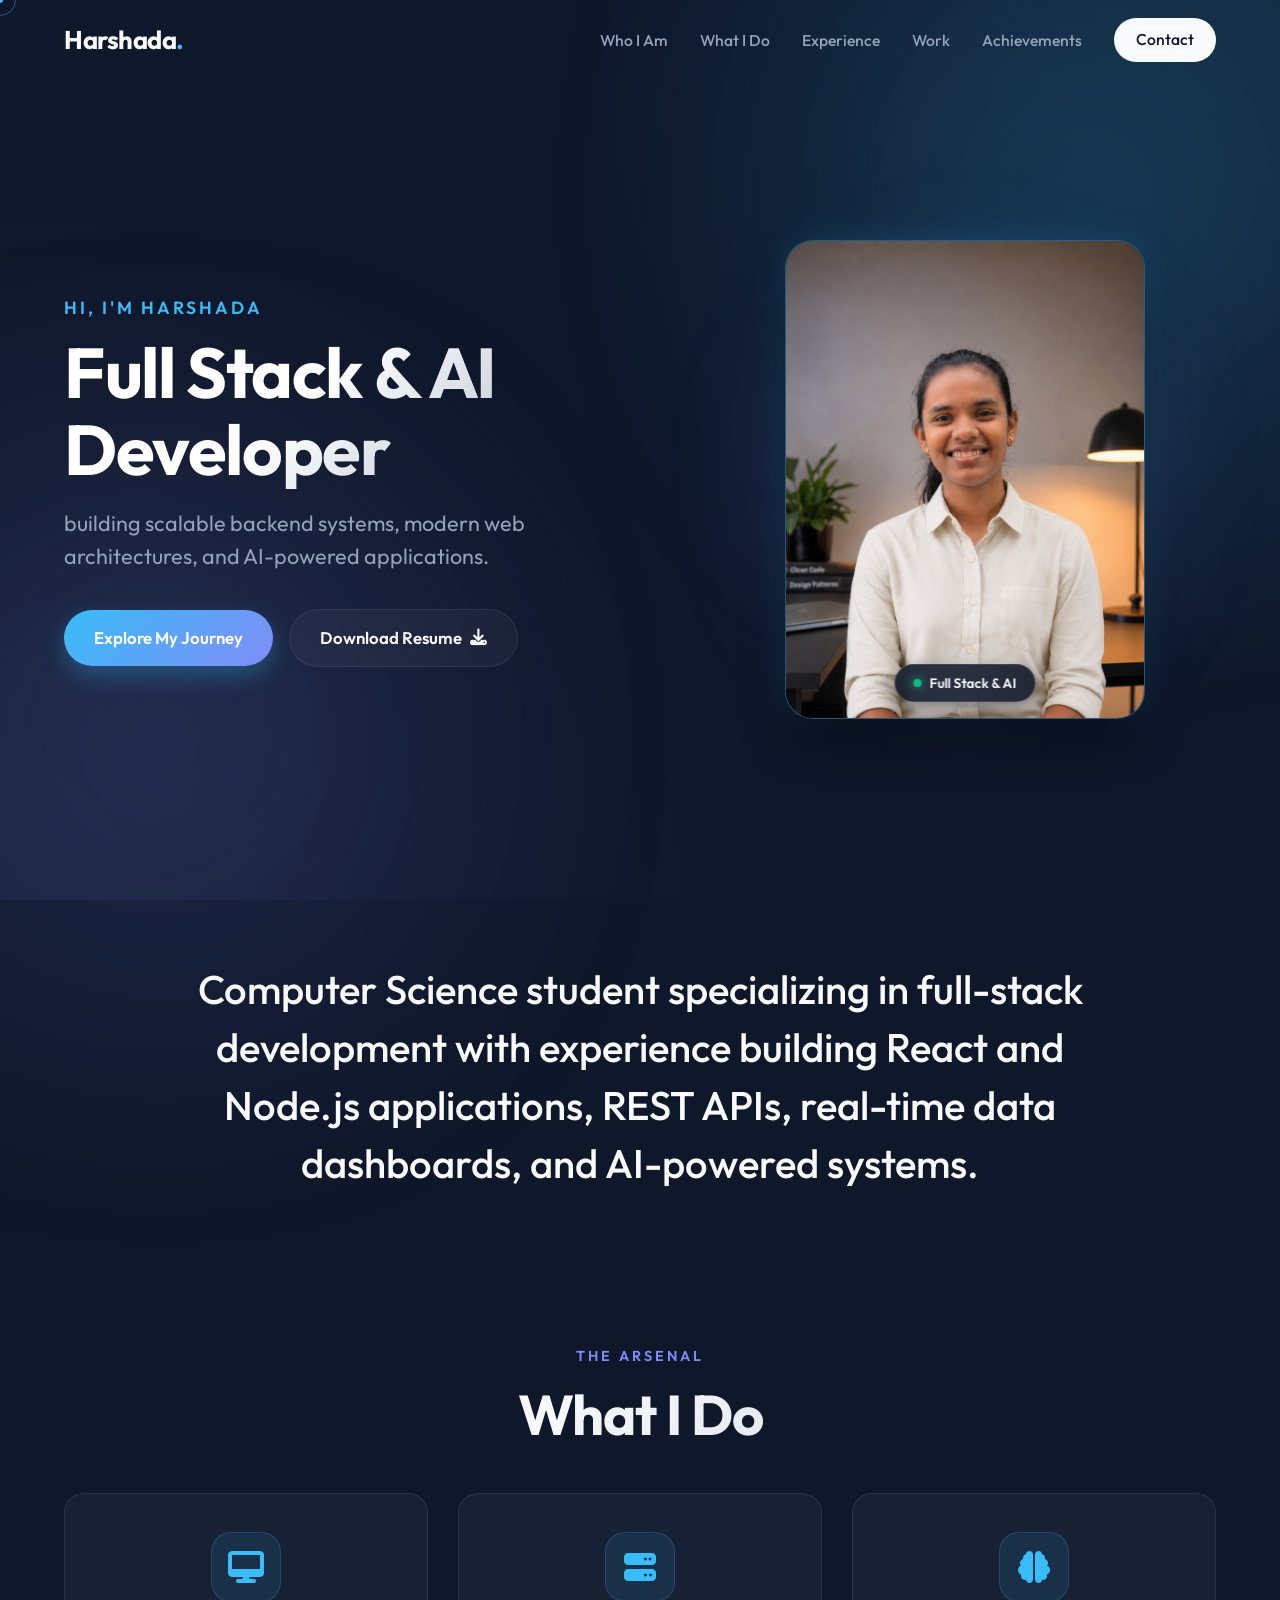
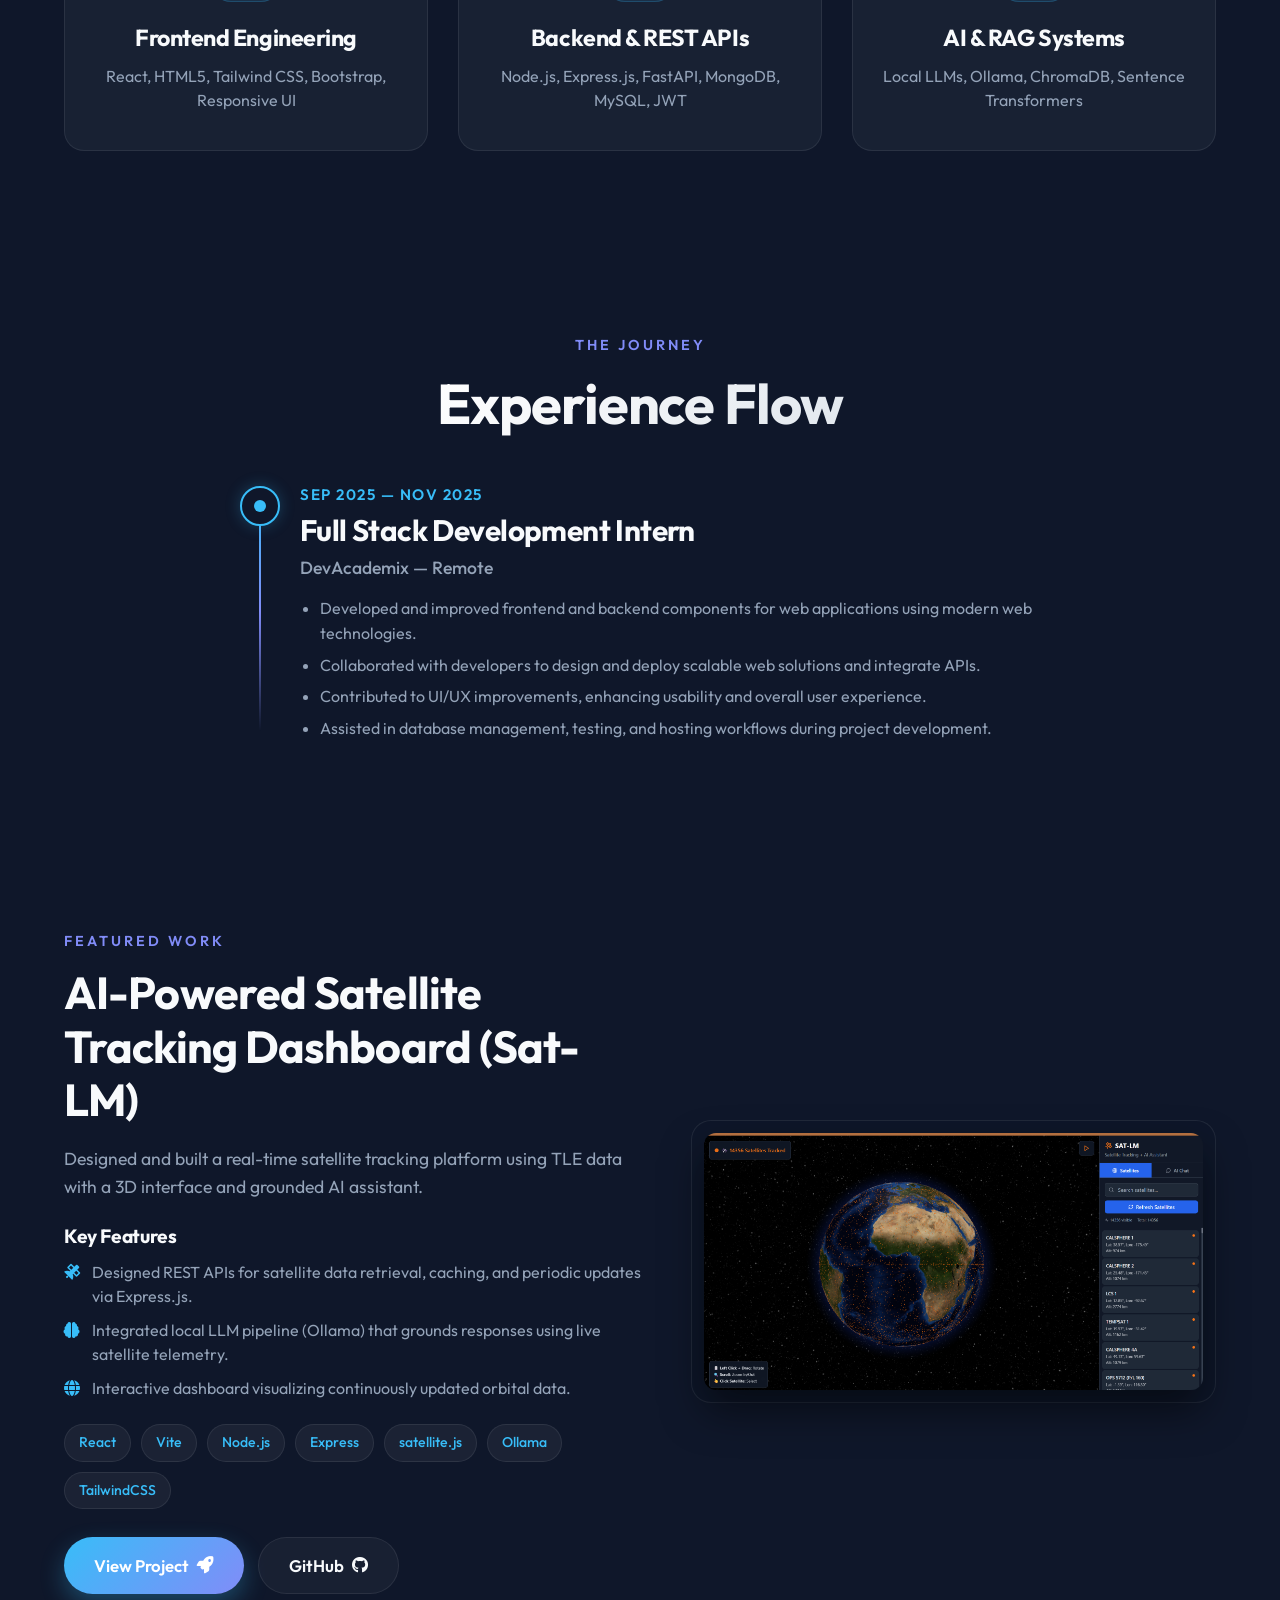
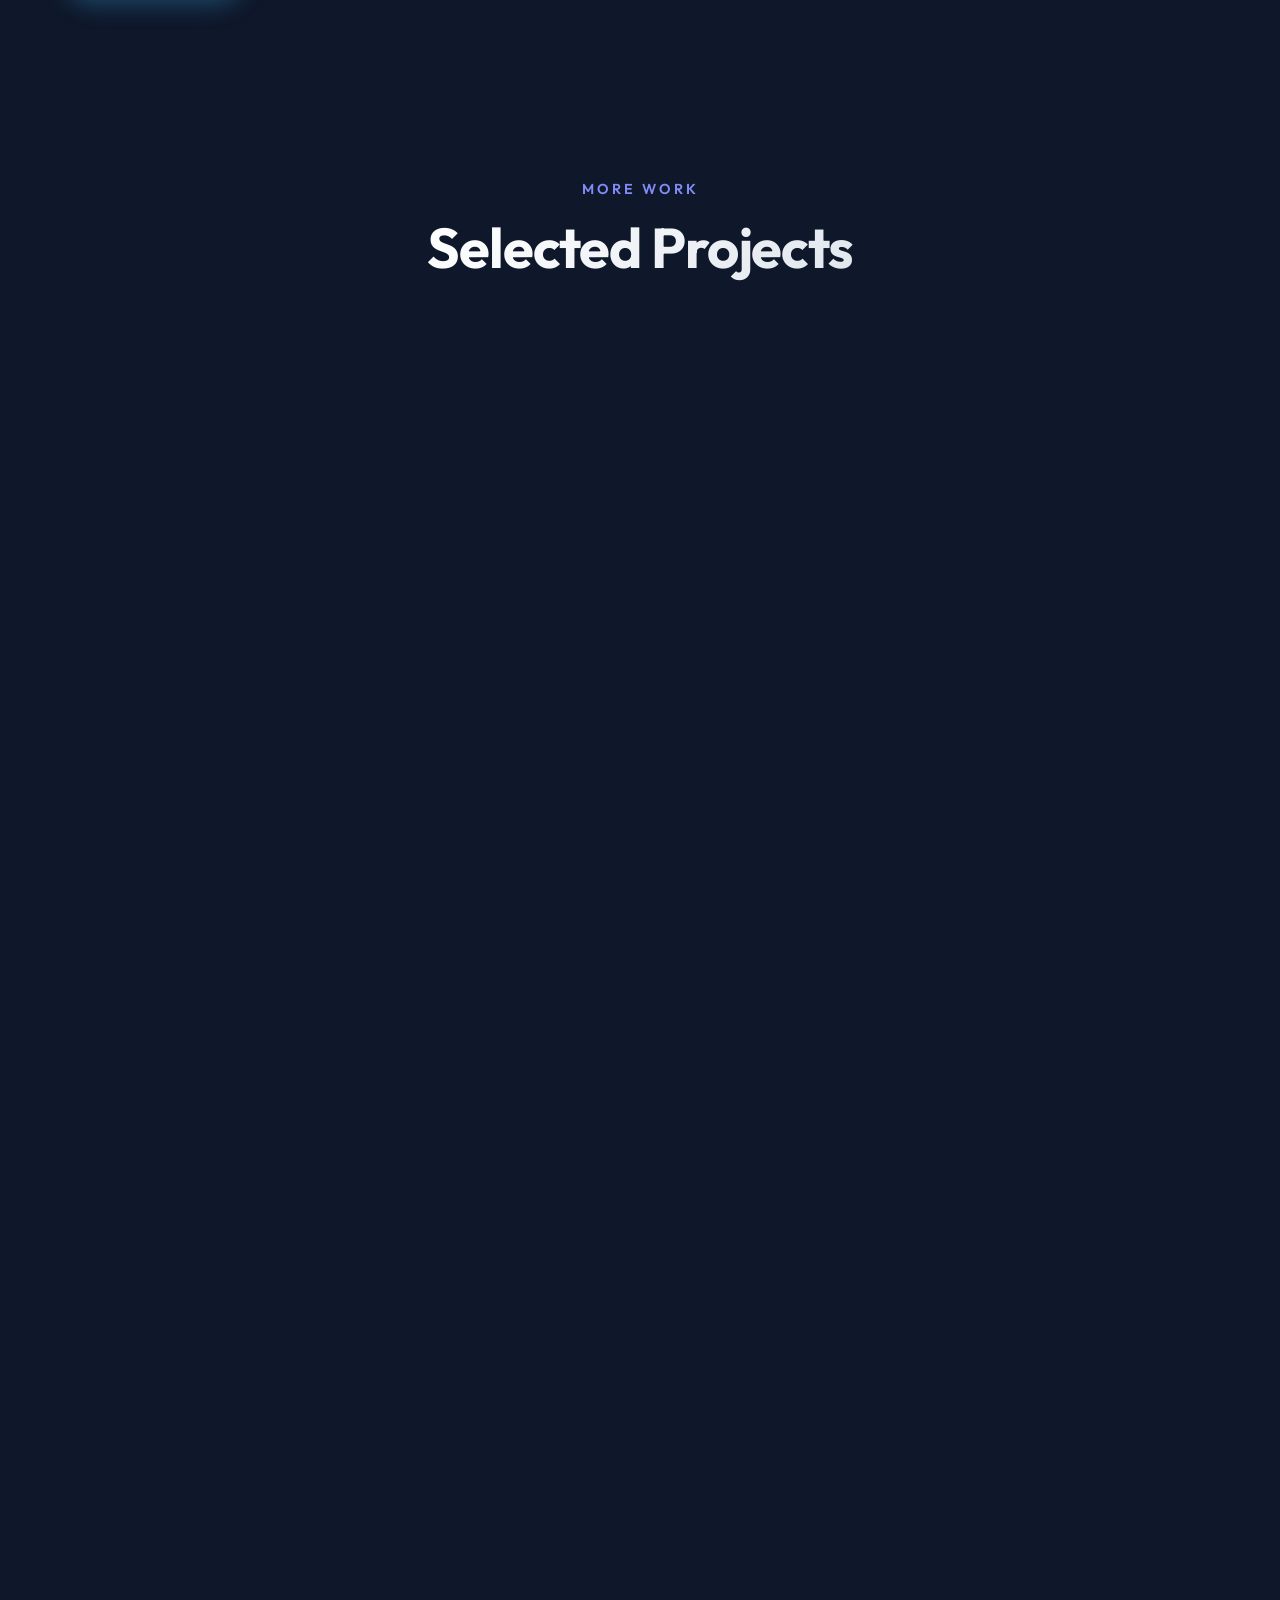
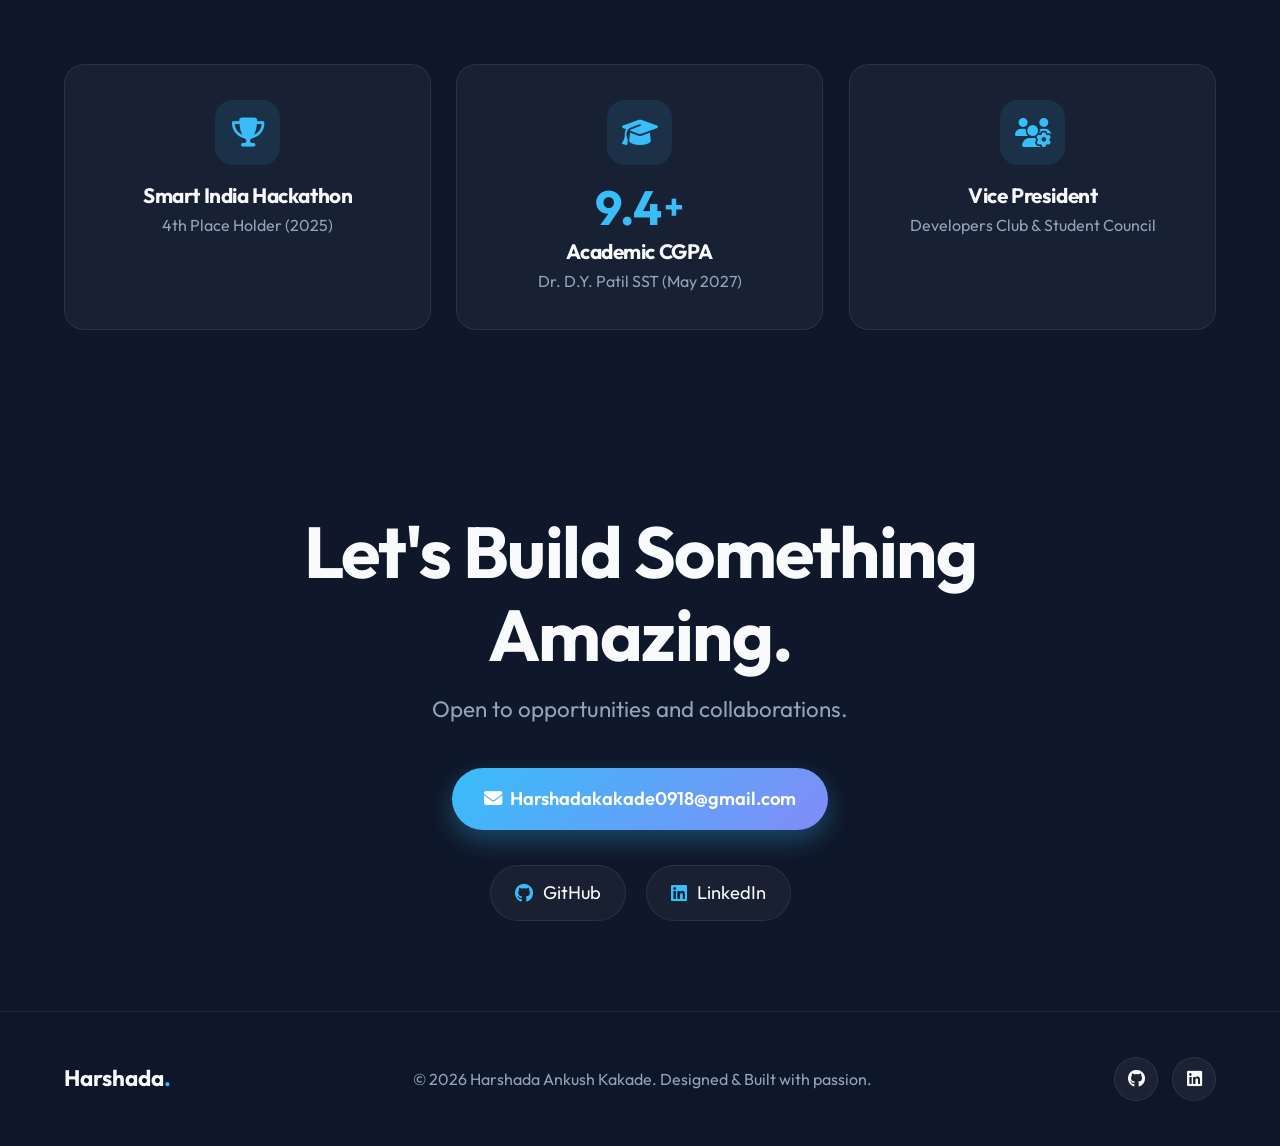
==== commit fe2fe92d: "Resume templet" ====
--- a/index.html
+++ b/index.html
@@ -3,8 +3,8 @@
 <head>
     <meta charset="UTF-8">
     <meta name="viewport" content="width=device-width, initial-scale=1.0, maximum-scale=5.0">
-    <title>Harshada Ankush Kakade | Web Developer</title>
-    <meta name="description" content="Portfolio of Harshada Ankush Kakade - Full-Stack Web Developer specializing in React, Node.js, and modern web technologies.">
+    <title>Harshada Ankush Kakade | Full Stack &amp; AI Developer</title>
+    <meta name="description" content="Portfolio of Harshada Ankush Kakade - Full Stack & AI Developer specializing in React, Node.js, FastAPI, and AI-powered applications.">
     
     <!-- Google Fonts: Outfit for a modern, sleek look -->
     <link rel="preconnect" href="https://fonts.googleapis.com">
@@ -42,8 +42,8 @@
             <div class="container hero-content">
                 <div class="hero-text">
                     <p class="subtitle reveal-item">Hi, I'm Harshada</p>
-                    <h1 class="hero-title reveal-item">Full-Stack Developer</h1>
-                    <p class="hero-desc reveal-item">building scalable and modern web applications.</p>
+                    <h1 class="hero-title reveal-item">Full Stack &amp; AI Developer</h1>
+                    <p class="hero-desc reveal-item">building scalable backend systems, modern web architectures, and AI-powered applications.</p>
                     <div class="hero-cta reveal-item">
                         <a href="#who-i-am" class="btn-primary">Explore My Journey</a>
                         <a href="Resume.pdf" download="Harshada_Kakade_Resume.pdf" class="btn-secondary">Download Resume <i class="fas fa-download"></i></a>
@@ -53,7 +53,12 @@
                     <div class="image-wrapper hero-img-wrap">
                         <!-- Glowing ambient background behind portrait -->
                         <div class="backdrop-glow"></div>
-                        <img src="photo-removebg-preview.png" alt="Harshada Kakade - Developer Portrait" class="developer-avatar">
+                        <div class="profile-card">
+                            <img src="profile.jpg" alt="Harshada Ankush Kakade - Full Stack &amp; AI Developer" class="developer-avatar">
+                            <div class="profile-badge">
+                                <span class="status-indicator"></span> Full Stack &amp; AI
+                            </div>
+                        </div>
                     </div>
                 </div>
             </div>
@@ -64,7 +69,7 @@
             <div class="container">
                 <div class="story-text-huge reveal-item">
                     <p>
-                        I design and develop responsive, user-focused web applications using React, Node.js, and modern technologies.
+                        Computer Science student specializing in full-stack development with experience building React and Node.js applications, REST APIs, real-time data dashboards, and AI-powered systems.
                     </p>
                 </div>
             </div>
@@ -84,8 +89,8 @@
                         <div class="skill-icon-wrap">
                             <i class="fas fa-desktop"></i>
                         </div>
-                        <h3>Frontend Development</h3>
-                        <p>React, Tailwind, UI/UX</p>
+                        <h3>Frontend Engineering</h3>
+                        <p>React, HTML5, Tailwind CSS, Bootstrap, Responsive UI</p>
                     </div>
                     
                     <!-- Step 2 -->
@@ -93,17 +98,17 @@
                         <div class="skill-icon-wrap">
                             <i class="fas fa-server"></i>
                         </div>
-                        <h3>Backend Development</h3>
-                        <p>Node.js, APIs, Databases</p>
+                        <h3>Backend &amp; REST APIs</h3>
+                        <p>Node.js, Express.js, FastAPI, MongoDB, MySQL, JWT</p>
                     </div>
                     
                     <!-- Step 3 -->
                     <div class="skill-card reveal-item">
                         <div class="skill-icon-wrap">
-                            <i class="fab fa-wordpress"></i>
-                        </div>
-                        <h3>WordPress Development</h3>
-                        <p>Customization & Optimization</p>
+                            <i class="fas fa-brain"></i>
+                        </div>
+                        <h3>AI &amp; RAG Systems</h3>
+                        <p>Local LLMs, Ollama, ChromaDB, Sentence Transformers</p>
                     </div>
                 </div>
             </div>
@@ -121,33 +126,19 @@
                     <!-- Timeline background line -->
                     <div class="exp-timeline-line"></div>
                     
-                    <!-- Item 1 -->
+                    <!-- DevAcademix Experience -->
                     <div class="exp-item reveal-item">
                         <div class="exp-dot-wrap">
                             <div class="exp-dot-core"></div>
                         </div>
-                        <span class="exp-date">Feb 2024 &mdash; Mar 2024</span>
-                        <h3 class="exp-role">Web Developer Intern</h3>
-                        <p class="exp-company">DevAcademix</p>
+                        <span class="exp-date">Sep 2025 &mdash; Nov 2025</span>
+                        <h3 class="exp-role">Full Stack Development Intern</h3>
+                        <p class="exp-company">DevAcademix &mdash; Remote</p>
                         <ul class="exp-tasks">
-                            <li>Architected and implemented responsive web portals</li>
-                            <li>Integrated third-party APIs seamlessly</li>
-                            <li>Maximized cross-browser compatibility</li>
-                        </ul>
-                    </div>
-
-                    <!-- Item 2 -->
-                    <div class="exp-item reveal-item">
-                        <div class="exp-dot-wrap">
-                            <div class="exp-dot-core"></div>
-                        </div>
-                        <span class="exp-date">Dec 2023 &mdash; Jan 2024</span>
-                        <h3 class="exp-role">WordPress Developer</h3>
-                        <p class="exp-company">HiddenIdol</p>
-                        <ul class="exp-tasks">
-                            <li>Transformed 3 core client sites into highly optimized platforms</li>
-                            <li>Engineered custom plugins pushing WordPress limits</li>
-                            <li>Boosted web vitals scoring dramatically</li>
+                            <li>Developed and improved frontend and backend components for web applications using modern web technologies.</li>
+                            <li>Collaborated with developers to design and deploy scalable web solutions and integrate APIs.</li>
+                            <li>Contributed to UI/UX improvements, enhancing usability and overall user experience.</li>
+                            <li>Assisted in database management, testing, and hosting workflows during project development.</li>
                         </ul>
                     </div>
                 </div>
@@ -162,27 +153,29 @@
                     <!-- Left: Text Story -->
                     <div class="project-info reveal-item">
                         <p class="chapter-label">Featured Work</p>
-                        <h3 class="featured-project-title">AI-Powered Satellite Dashboard</h3>
+                        <h3 class="featured-project-title">AI-Powered Satellite Tracking Dashboard (Sat-LM)</h3>
 
                         <p class="project-desc">
-                            Built a real-time satellite tracking platform using TLE data and an interactive 3D interface.
+                            Designed and built a real-time satellite tracking platform using TLE data with a 3D interface and grounded AI assistant.
                         </p>
 
                         <div class="project-features-block">
                             <h4 class="features-heading">Key Features</h4>
                             <ul class="project-features-list">
-                                <li><i class="fas fa-satellite"></i> <span>Handling real-time satellite data streams.</span></li>
-                                <li><i class="fas fa-bolt"></i> <span>Backend APIs with intelligent caching.</span></li>
-                                <li><i class="fas fa-robot"></i> <span>AI assistant integrated with grounded data.</span></li>
+                                <li><i class="fas fa-satellite"></i> <span>Designed REST APIs for satellite data retrieval, caching, and periodic updates via Express.js.</span></li>
+                                <li><i class="fas fa-brain"></i> <span>Integrated local LLM pipeline (Ollama) that grounds responses using live satellite telemetry.</span></li>
+                                <li><i class="fas fa-globe"></i> <span>Interactive dashboard visualizing continuously updated orbital data.</span></li>
                             </ul>
                         </div>
 
                         <div class="tech-stack">
                             <span class="badge">React</span>
+                            <span class="badge">Vite</span>
                             <span class="badge">Node.js</span>
                             <span class="badge">Express</span>
+                            <span class="badge">satellite.js</span>
+                            <span class="badge">Ollama</span>
                             <span class="badge">TailwindCSS</span>
-                            <span class="badge">Ollama</span>
                         </div>
 
                         <div class="project-btn-group">
@@ -211,14 +204,20 @@
                 </div>
                 
                 <div class="projects-grid">
-                    <!-- Carbon Footprint -->
+                    <!-- PDF RAG Chatbot -->
                     <div class="project-card reveal-item">
                         <div class="project-card-img-wrap">
-                            <img src="https://via.placeholder.com/600x300/1e293b/38bdf8?text=Carbon+Monitor" alt="Carbon Footprint Monitor" class="project-card-img">
+                            <img src="https://via.placeholder.com/600x300/1e293b/38bdf8?text=PDF+RAG+Chatbot" alt="PDF RAG Chatbot" class="project-card-img">
                         </div>
                         <div class="project-card-content">
-                            <h3>Carbon Footprint Monitor</h3>
-                            <p>Tracking and visualizing carbon footprints for environmental sustainability.</p>
+                            <h3>PDF RAG Chatbot</h3>
+                            <p>Built a PDF-based Retrieval-Augmented Generation (RAG) chatbot with recursive chunking, ChromaDB vector storage, and JWT authentication.</p>
+                            <div class="tech-stack" style="margin-bottom: 15px;">
+                                <span class="badge">Python</span>
+                                <span class="badge">FastAPI</span>
+                                <span class="badge">ChromaDB</span>
+                                <span class="badge">Ollama</span>
+                            </div>
                             <a href="https://github.com/harshada9270" target="_blank" rel="noopener noreferrer" class="btn-secondary btn-card">GitHub <i class="fab fa-github"></i></a>
                         </div>
                     </div>
@@ -230,7 +229,12 @@
                         </div>
                         <div class="project-card-content">
                             <h3>E-Commerce Platform</h3>
-                            <p>A full-featured online storefront with React and Node.js backend.</p>
+                            <p>A full-featured online storefront with React and Node.js backend with database management and responsive design.</p>
+                            <div class="tech-stack" style="margin-bottom: 15px;">
+                                <span class="badge">React</span>
+                                <span class="badge">Node.js</span>
+                                <span class="badge">MongoDB</span>
+                            </div>
                             <a href="https://github.com/harshada9270" target="_blank" rel="noopener noreferrer" class="btn-secondary btn-card">GitHub <i class="fab fa-github"></i></a>
                         </div>
                     </div>
@@ -252,7 +256,7 @@
             <div class="container staggered-reveal-container">
                 <div class="section-header text-center reveal-item">
                     <p class="chapter-label">The Evidence</p>
-                    <h2 class="section-title">Achievements</h2>
+                    <h2 class="section-title">Achievements &amp; Academics</h2>
                 </div>
                 
                 <div class="stats-grid">
@@ -261,18 +265,19 @@
                             <i class="fas fa-trophy"></i>
                         </div>
                         <h3>Smart India Hackathon</h3>
-                        <p>Winner</p>
+                        <p>4th Place Holder (2025)</p>
                     </div>
                     
                     <div class="stat-card reveal-item">
                         <div class="stat-icon-wrap">
-                            <i class="fas fa-brain"></i>
+                            <i class="fas fa-graduation-cap"></i>
                         </div>
                         <div class="counter-display">
-                            <span class="counter" data-target="100">0</span>
+                            <span>9.4</span>
                             <span class="counter-plus">+</span>
                         </div>
-                        <h3>DSA Problems Solved</h3>
+                        <h3>Academic CGPA</h3>
+                        <p>Dr. D.Y. Patil SST (May 2027)</p>
                     </div>
                     
                     <div class="stat-card reveal-item">
@@ -280,7 +285,7 @@
                             <i class="fas fa-users-cog"></i>
                         </div>
                         <h3>Vice President</h3>
-                        <p>Developers Club</p>
+                        <p>Developers Club &amp; Student Council</p>
                     </div>
                 </div>
             </div>
@@ -292,7 +297,7 @@
                 <h2 class="contact-heading">Let's Build Something Amazing.</h2>
                 <p class="contact-subtitle">Open to opportunities and collaborations.</p>
                 <div class="contact-btn-wrap">
-                    <a href="mailto:harshadakakade0918@gmail.com" class="btn-primary contact-main-btn"><i class="fas fa-envelope"></i> <span>harshadakakade0918@gmail.com</span></a>
+                    <a href="mailto:Harshadakakade0918@gmail.com" class="btn-primary contact-main-btn"><i class="fas fa-envelope"></i> <span>Harshadakakade0918@gmail.com</span></a>
                 </div>
                 <div class="contact-social-links">
                     <a href="https://github.com/harshada9270" target="_blank" rel="noopener noreferrer" class="contact-link"><i class="fab fa-github"></i> GitHub</a>
--- a/style.css
+++ b/style.css
@@ -393,7 +393,8 @@
     justify-content: center;
     align-items: center;
     width: 100%;
-    max-width: 380px;
+    max-width: 360px;
+    animation: float 6s ease-in-out infinite;
 }
 
 .backdrop-glow {
@@ -401,21 +402,84 @@
     top: 50%;
     left: 50%;
     transform: translate(-50%, -50%);
-    width: 115%;
-    height: 115%;
-    background: radial-gradient(circle, rgba(56, 189, 248, 0.22) 0%, rgba(129, 140, 248, 0.12) 45%, transparent 70%);
+    width: 120%;
+    height: 120%;
+    background: radial-gradient(circle, rgba(56, 189, 248, 0.28) 0%, rgba(129, 140, 248, 0.15) 45%, transparent 70%);
     border-radius: 50%;
     z-index: -1;
-    filter: blur(40px);
+    filter: blur(45px);
+}
+
+.profile-card {
+    position: relative;
+    width: 100%;
+    border-radius: 28px;
+    overflow: hidden;
+    border: 1px solid rgba(56, 189, 248, 0.35);
+    background: var(--bg-card);
+    backdrop-filter: blur(10px);
+    box-shadow: 0 25px 50px -12px rgba(0, 0, 0, 0.7), 0 0 35px rgba(56, 189, 248, 0.18);
+    transition: var(--transition-smooth);
+}
+
+.profile-card:hover {
+    border-color: rgba(56, 189, 248, 0.6);
+    box-shadow: 0 30px 60px -12px rgba(0, 0, 0, 0.85), 0 0 45px rgba(56, 189, 248, 0.3);
 }
 
 .developer-avatar {
     width: 100%;
-    max-width: 360px;
-    height: auto;
-    object-fit: contain;
-    filter: drop-shadow(0 20px 30px rgba(0, 0, 0, 0.6));
-    animation: float 6s ease-in-out infinite;
+    aspect-ratio: 3 / 4;
+    object-fit: cover;
+    object-position: center 15%;
+    display: block;
+    transition: transform 0.6s cubic-bezier(0.22, 1, 0.36, 1);
+}
+
+.profile-card:hover .developer-avatar {
+    transform: scale(1.03);
+}
+
+.profile-badge {
+    position: absolute;
+    bottom: 16px;
+    left: 50%;
+    transform: translateX(-50%);
+    background: rgba(15, 23, 42, 0.88);
+    backdrop-filter: blur(14px);
+    -webkit-backdrop-filter: blur(14px);
+    border: 1px solid rgba(255, 255, 255, 0.12);
+    padding: 7px 18px;
+    border-radius: 50px;
+    font-size: 0.85rem;
+    font-weight: 600;
+    color: var(--text-main);
+    display: inline-flex;
+    align-items: center;
+    gap: 8px;
+    white-space: nowrap;
+    box-shadow: 0 8px 24px rgba(0, 0, 0, 0.5);
+    z-index: 2;
+}
+
+.status-indicator {
+    width: 8px;
+    height: 8px;
+    border-radius: 50%;
+    background: #10b981;
+    box-shadow: 0 0 10px #10b981;
+    animation: statusPulse 2s infinite;
+}
+
+@keyframes statusPulse {
+    0%, 100% {
+        opacity: 1;
+        transform: scale(1);
+    }
+    50% {
+        opacity: 0.4;
+        transform: scale(0.85);
+    }
 }
 
 @keyframes float {
@@ -423,7 +487,7 @@
         transform: translateY(0px);
     }
     50% {
-        transform: translateY(-12px);
+        transform: translateY(-10px);
     }
 }
 
@@ -1146,11 +1210,17 @@
     }
 
     .image-wrapper {
-        max-width: 230px;
-    }
-
-    .developer-avatar {
-        max-width: 220px;
+        max-width: 250px;
+    }
+
+    .profile-card {
+        border-radius: 22px;
+    }
+
+    .profile-badge {
+        bottom: 12px;
+        font-size: 0.78rem;
+        padding: 5px 14px;
     }
 
     .hero-cta {
@@ -1278,11 +1348,11 @@
     }
 
     .image-wrapper {
-        max-width: 190px;
-    }
-
-    .developer-avatar {
-        max-width: 180px;
+        max-width: 210px;
+    }
+
+    .profile-card {
+        border-radius: 18px;
     }
 
     .contact-heading {
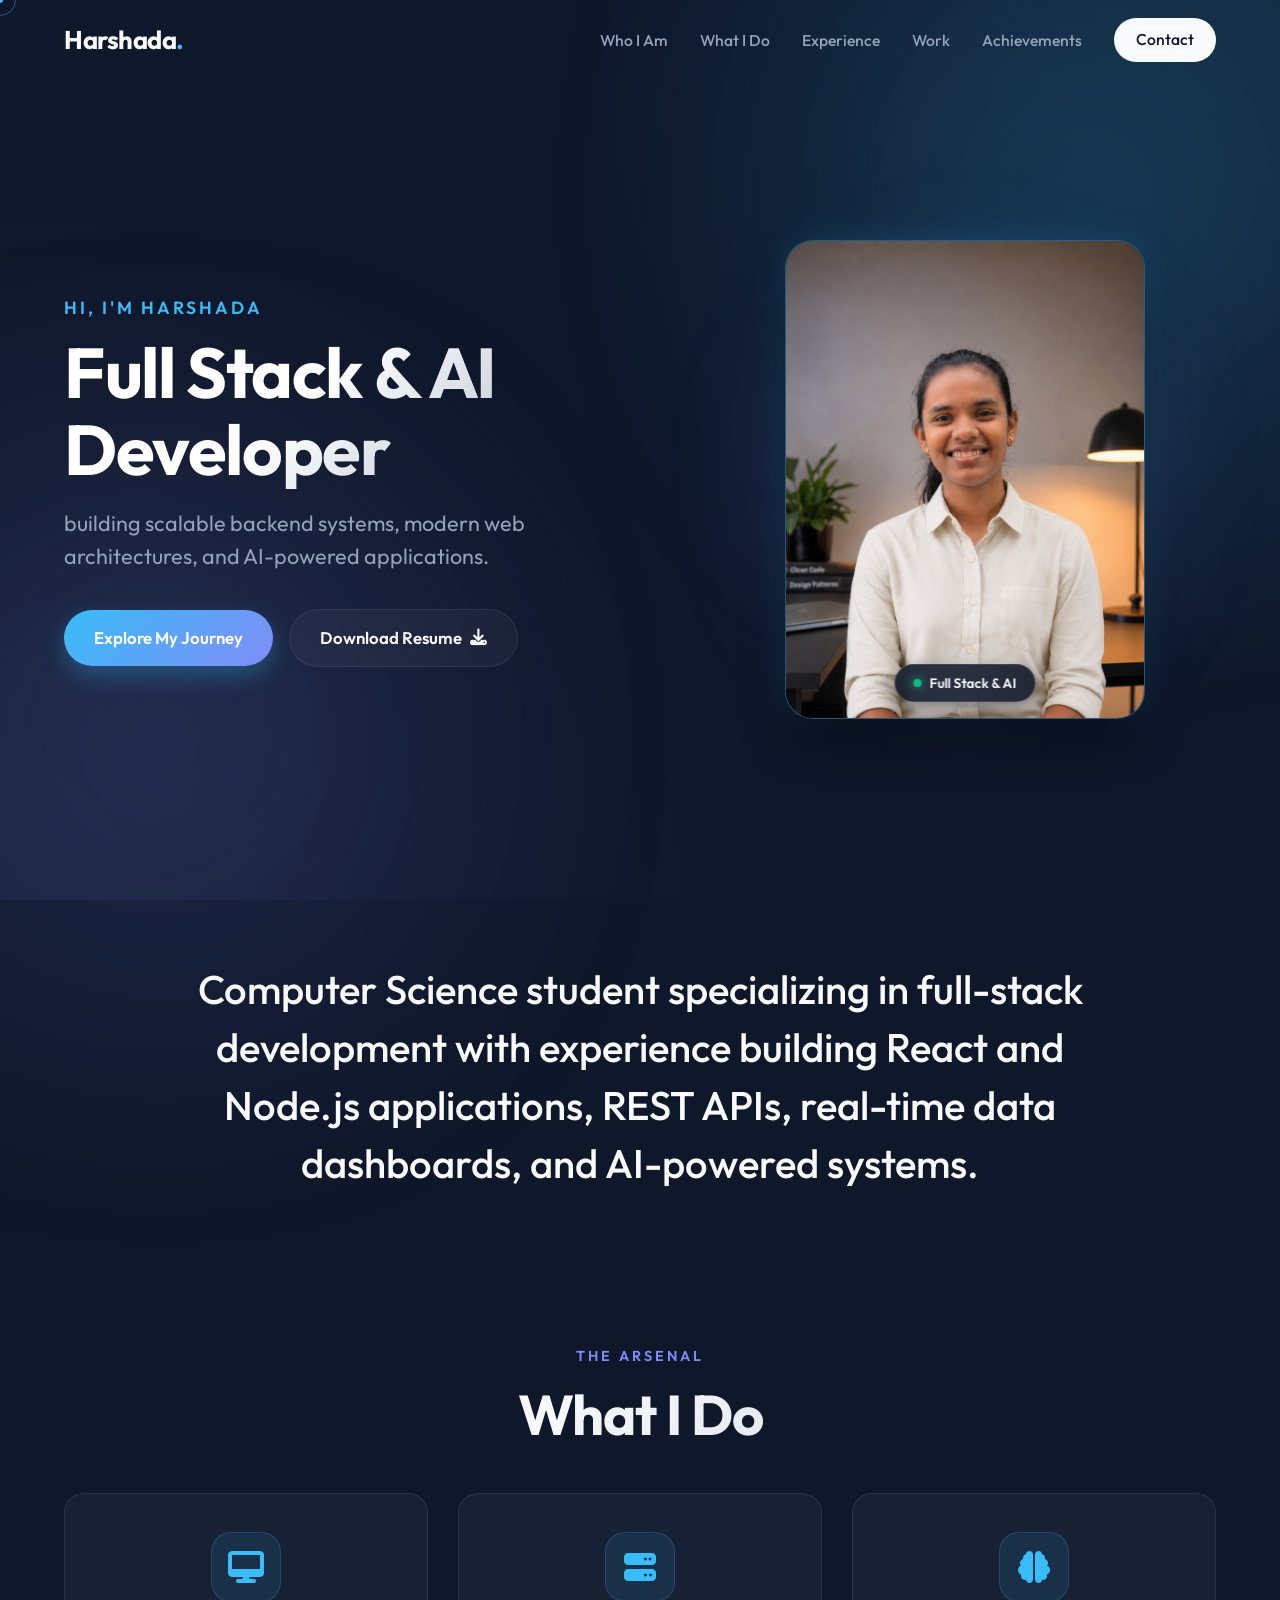
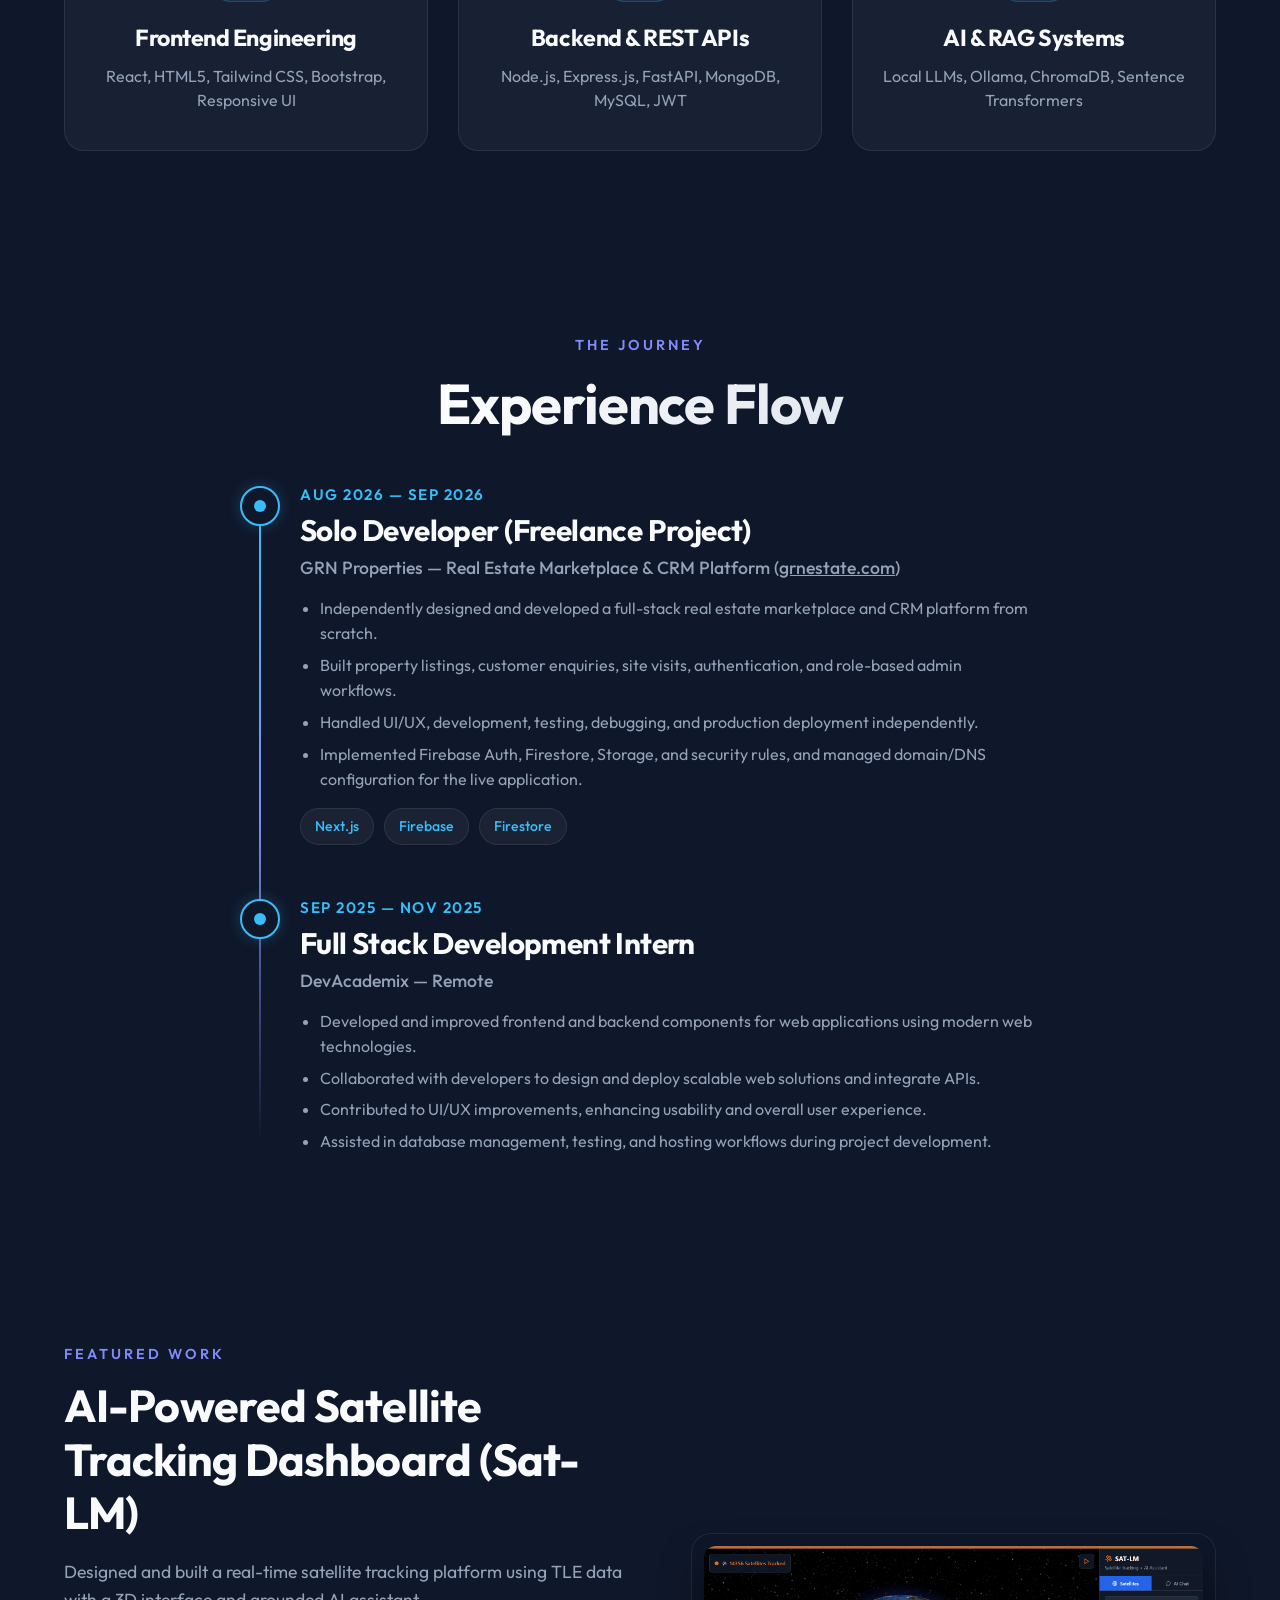
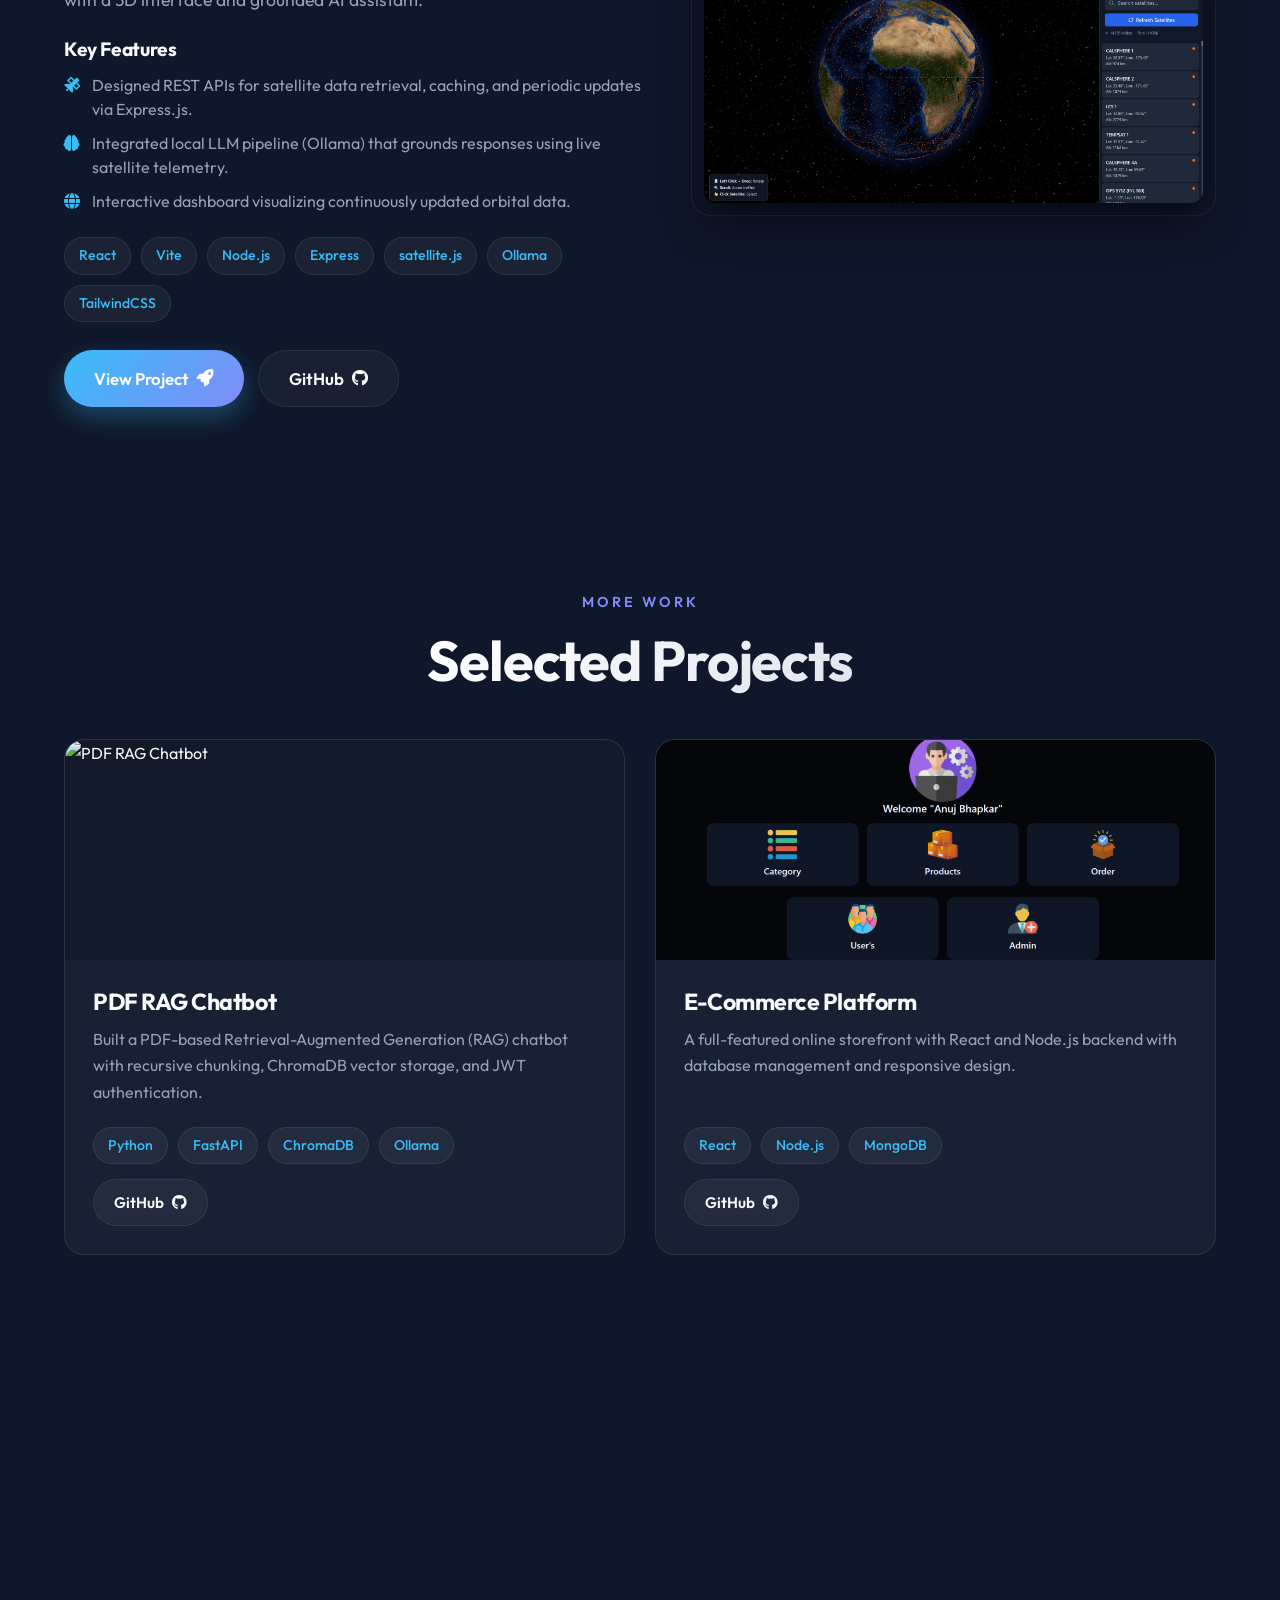
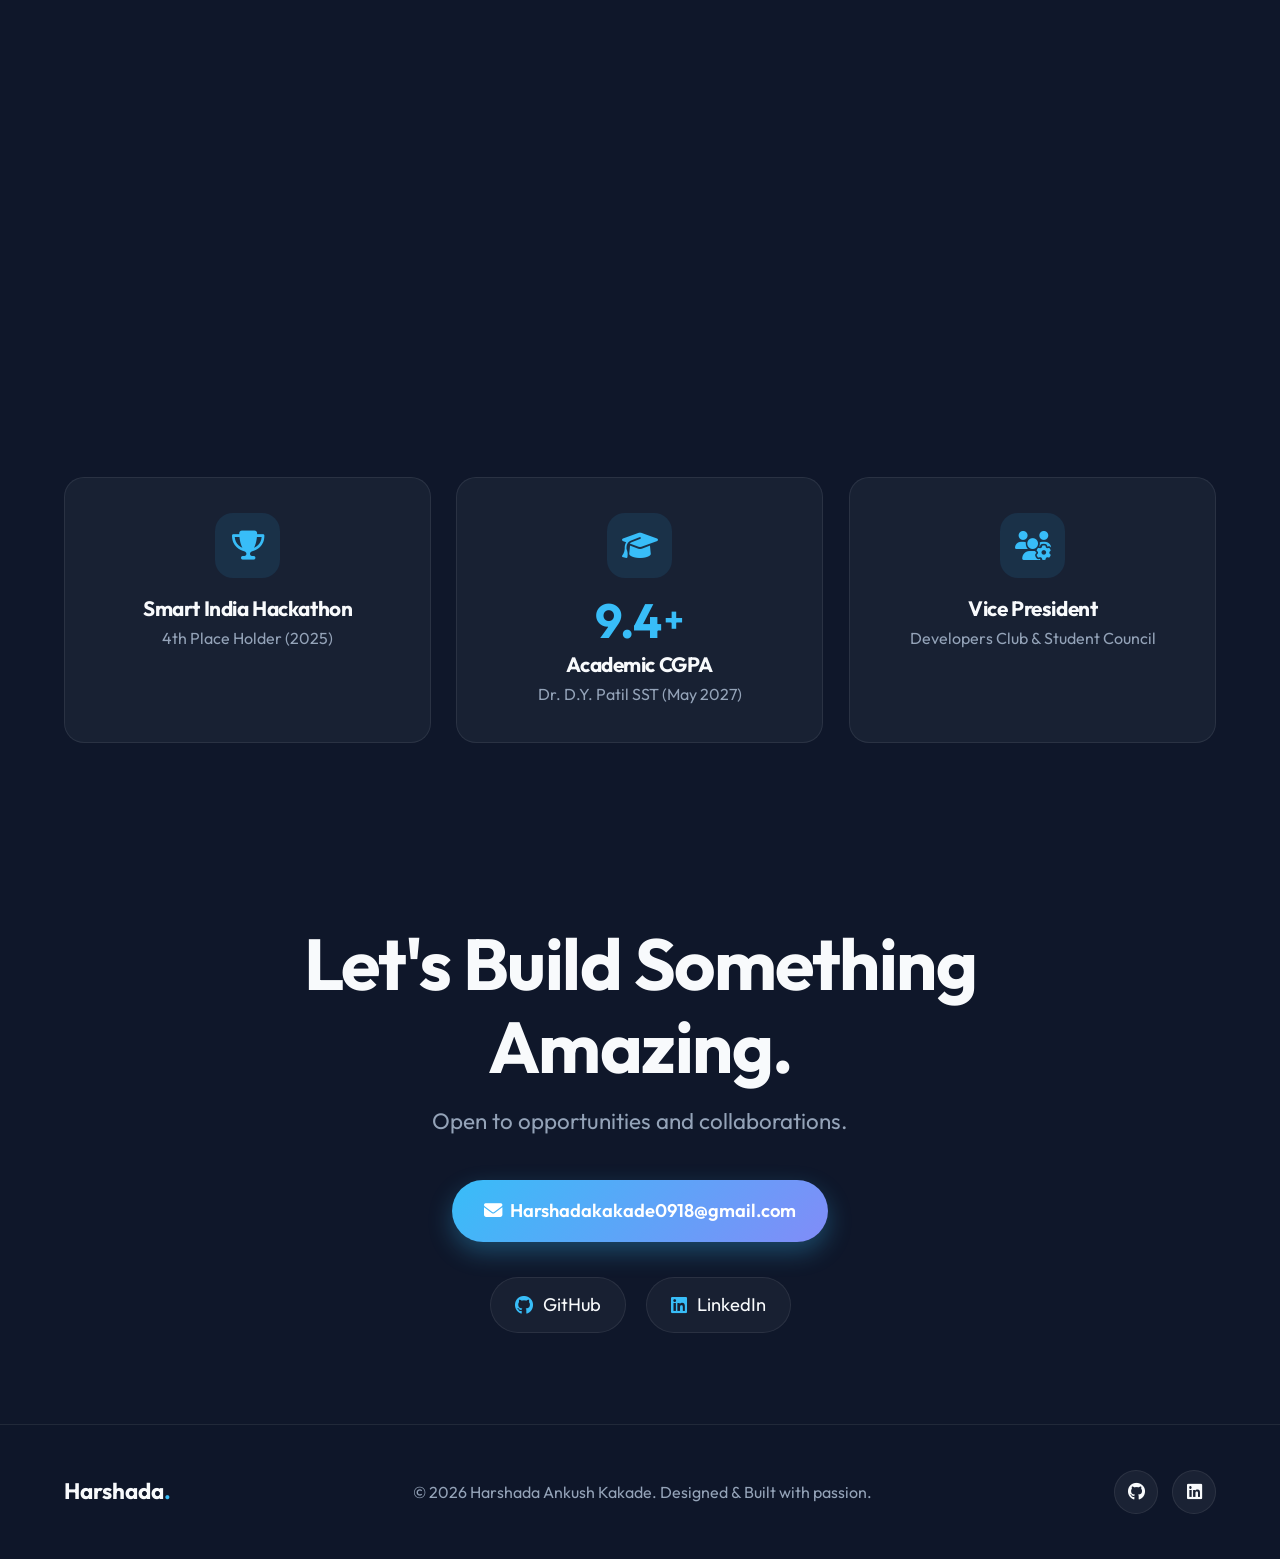
==== commit 823b5398: "Added experiance" ====
--- a/index.html
+++ b/index.html
@@ -126,6 +126,27 @@
                     <!-- Timeline background line -->
                     <div class="exp-timeline-line"></div>
                     
+                    <!-- GRN Properties Experience -->
+                    <div class="exp-item reveal-item">
+                        <div class="exp-dot-wrap">
+                            <div class="exp-dot-core"></div>
+                        </div>
+                        <span class="exp-date">Aug 2026 &mdash; Sep 2026</span>
+                        <h3 class="exp-role">Solo Developer (Freelance Project)</h3>
+                        <p class="exp-company">GRN Properties &mdash; Real Estate Marketplace &amp; CRM Platform (<a href="https://grnestate.com/" target="_blank" rel="noopener noreferrer" style="color: inherit; text-decoration: underline;">grnestate.com</a>)</p>
+                        <ul class="exp-tasks">
+                            <li>Independently designed and developed a full-stack real estate marketplace and CRM platform from scratch.</li>
+                            <li>Built property listings, customer enquiries, site visits, authentication, and role-based admin workflows.</li>
+                            <li>Handled UI/UX, development, testing, debugging, and production deployment independently.</li>
+                            <li>Implemented Firebase Auth, Firestore, Storage, and security rules, and managed domain/DNS configuration for the live application.</li>
+                        </ul>
+                        <div class="tech-stack" style="margin-top: 15px;">
+                            <span class="badge">Next.js</span>
+                            <span class="badge">Firebase</span>
+                            <span class="badge">Firestore</span>
+                        </div>
+                    </div>
+                    
                     <!-- DevAcademix Experience -->
                     <div class="exp-item reveal-item">
                         <div class="exp-dot-wrap">
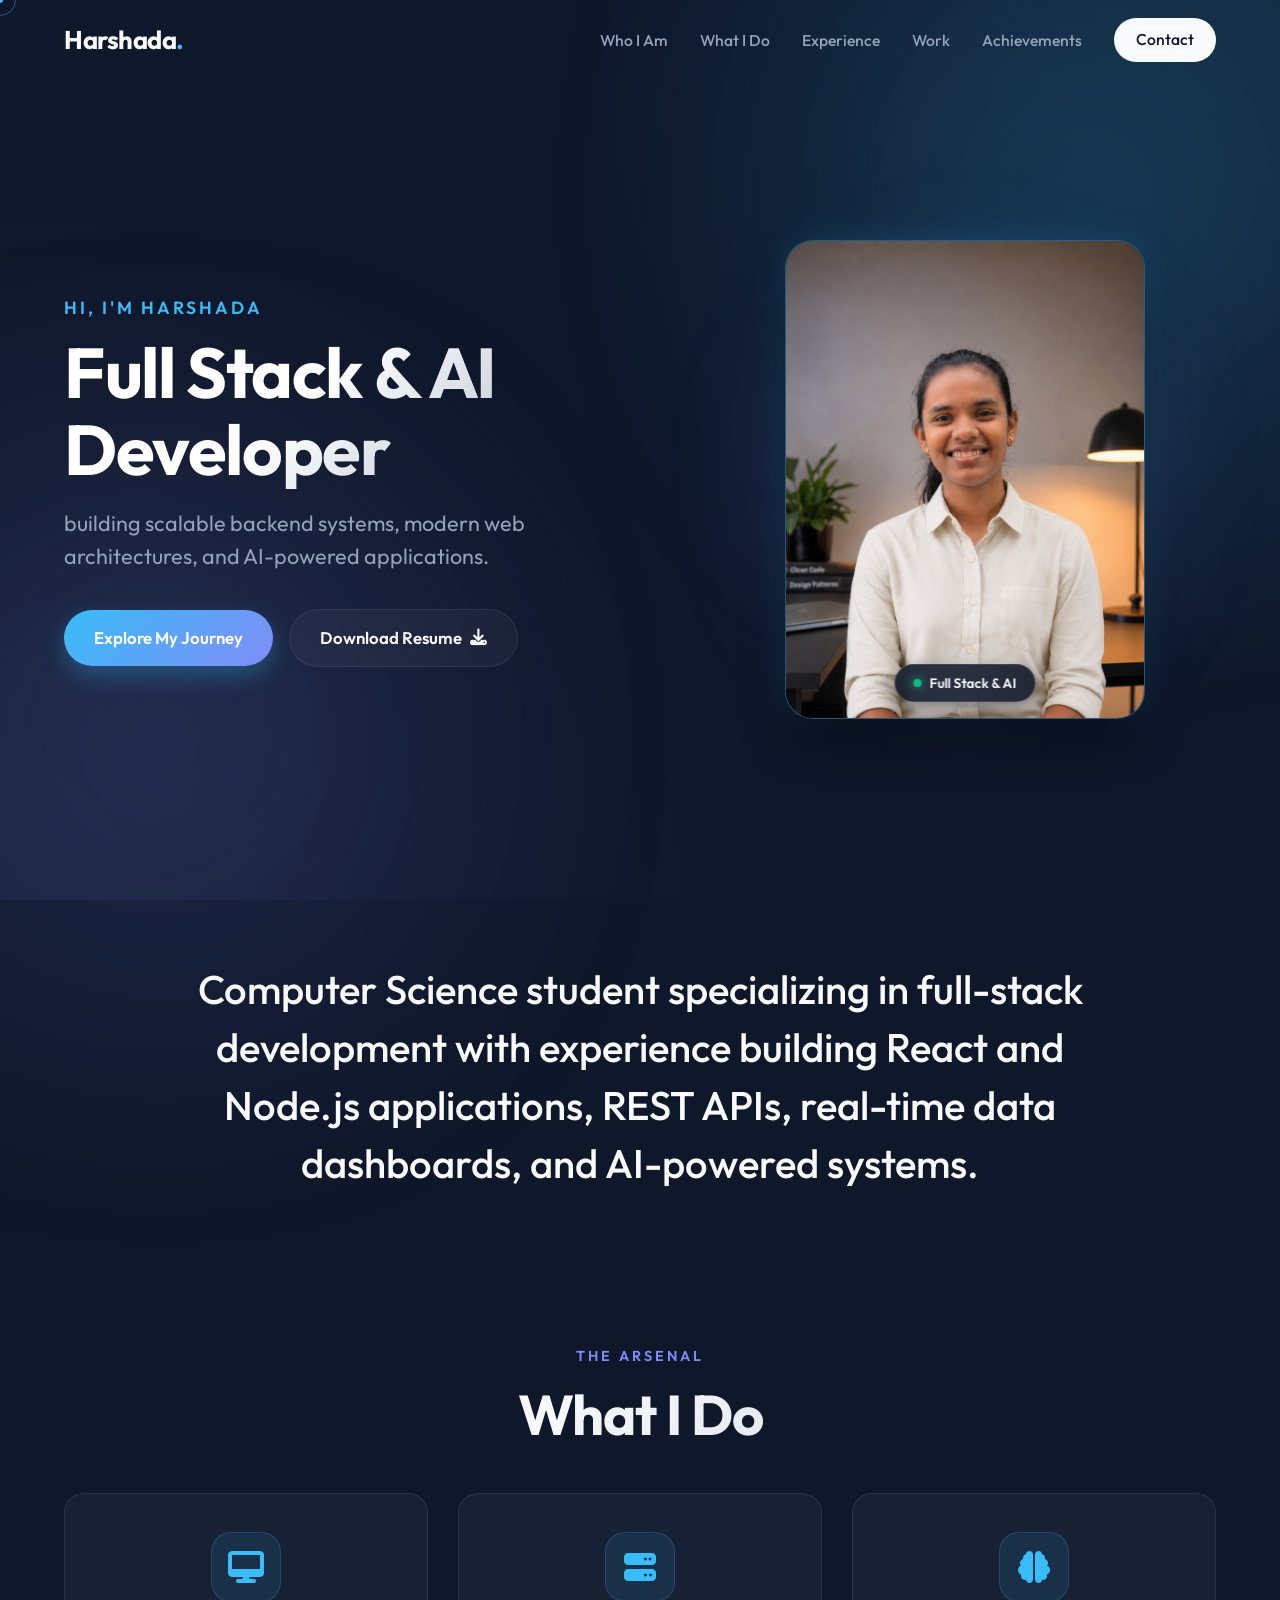
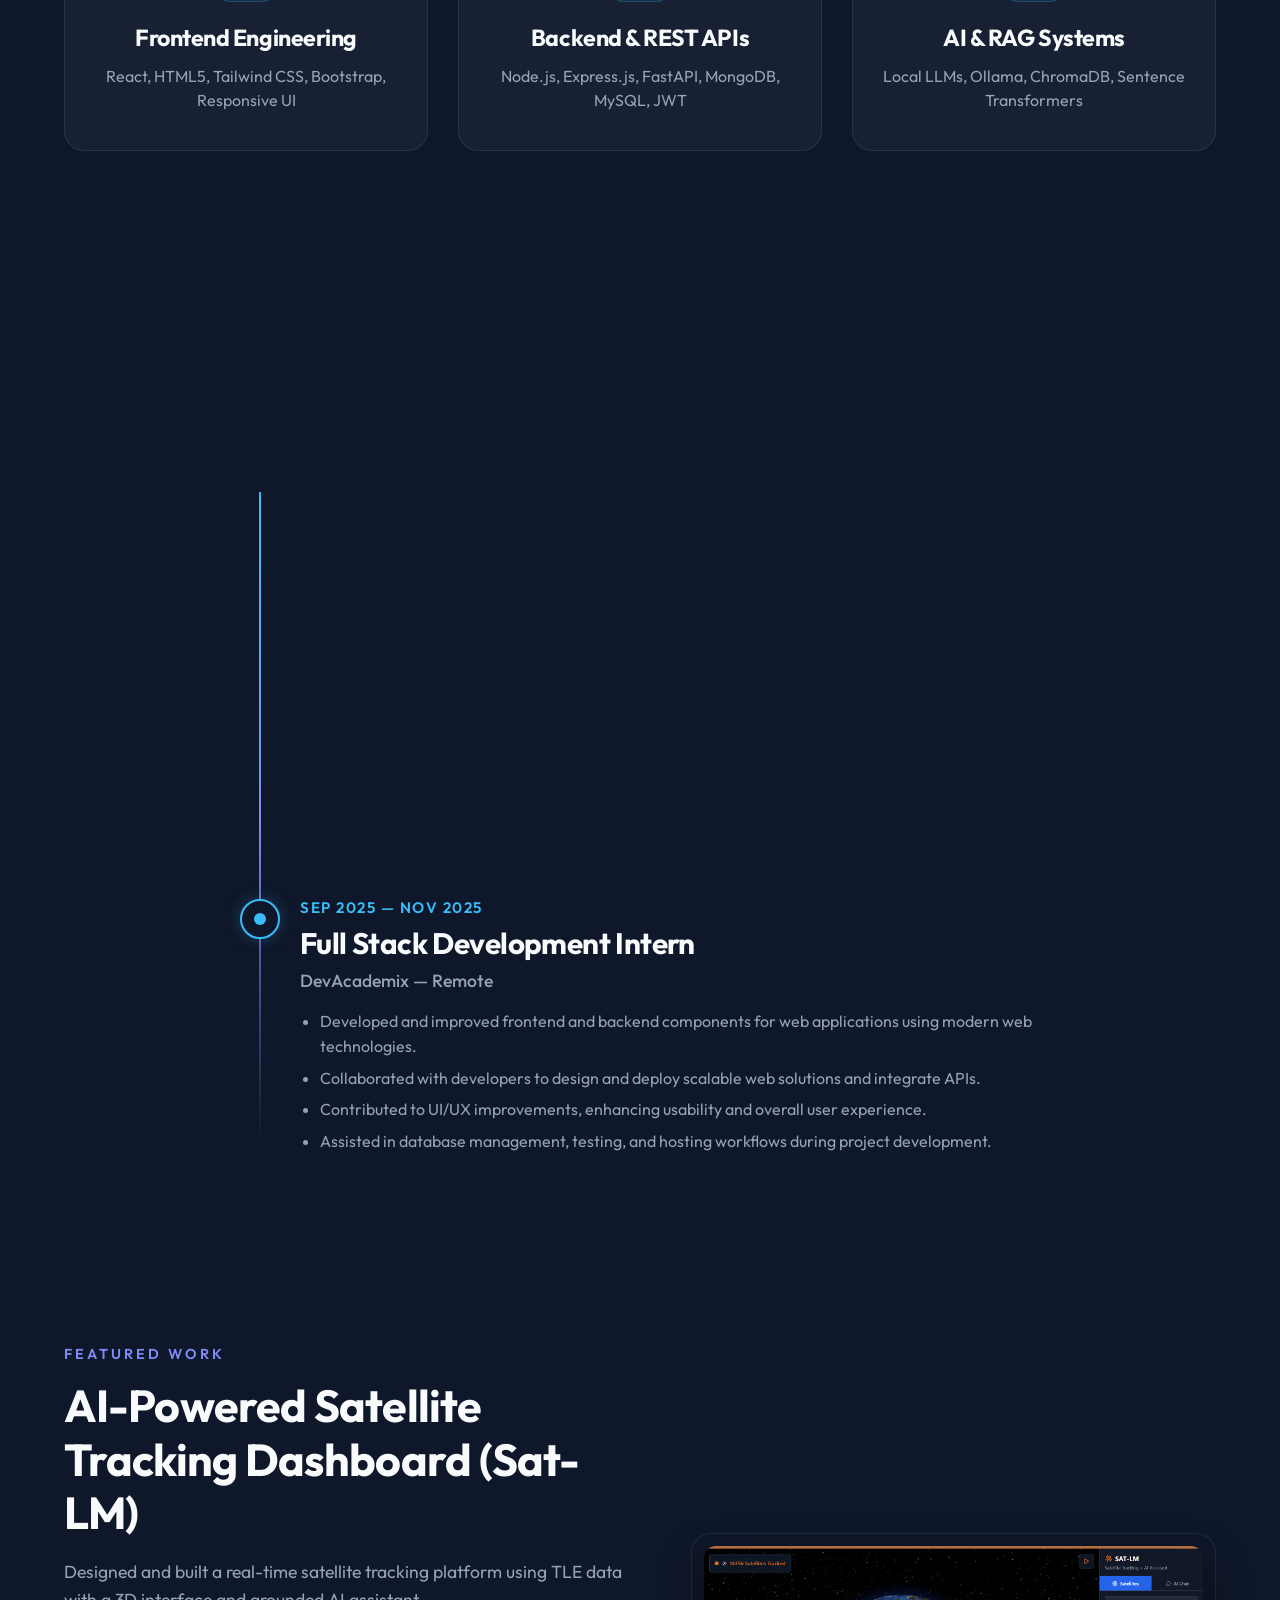
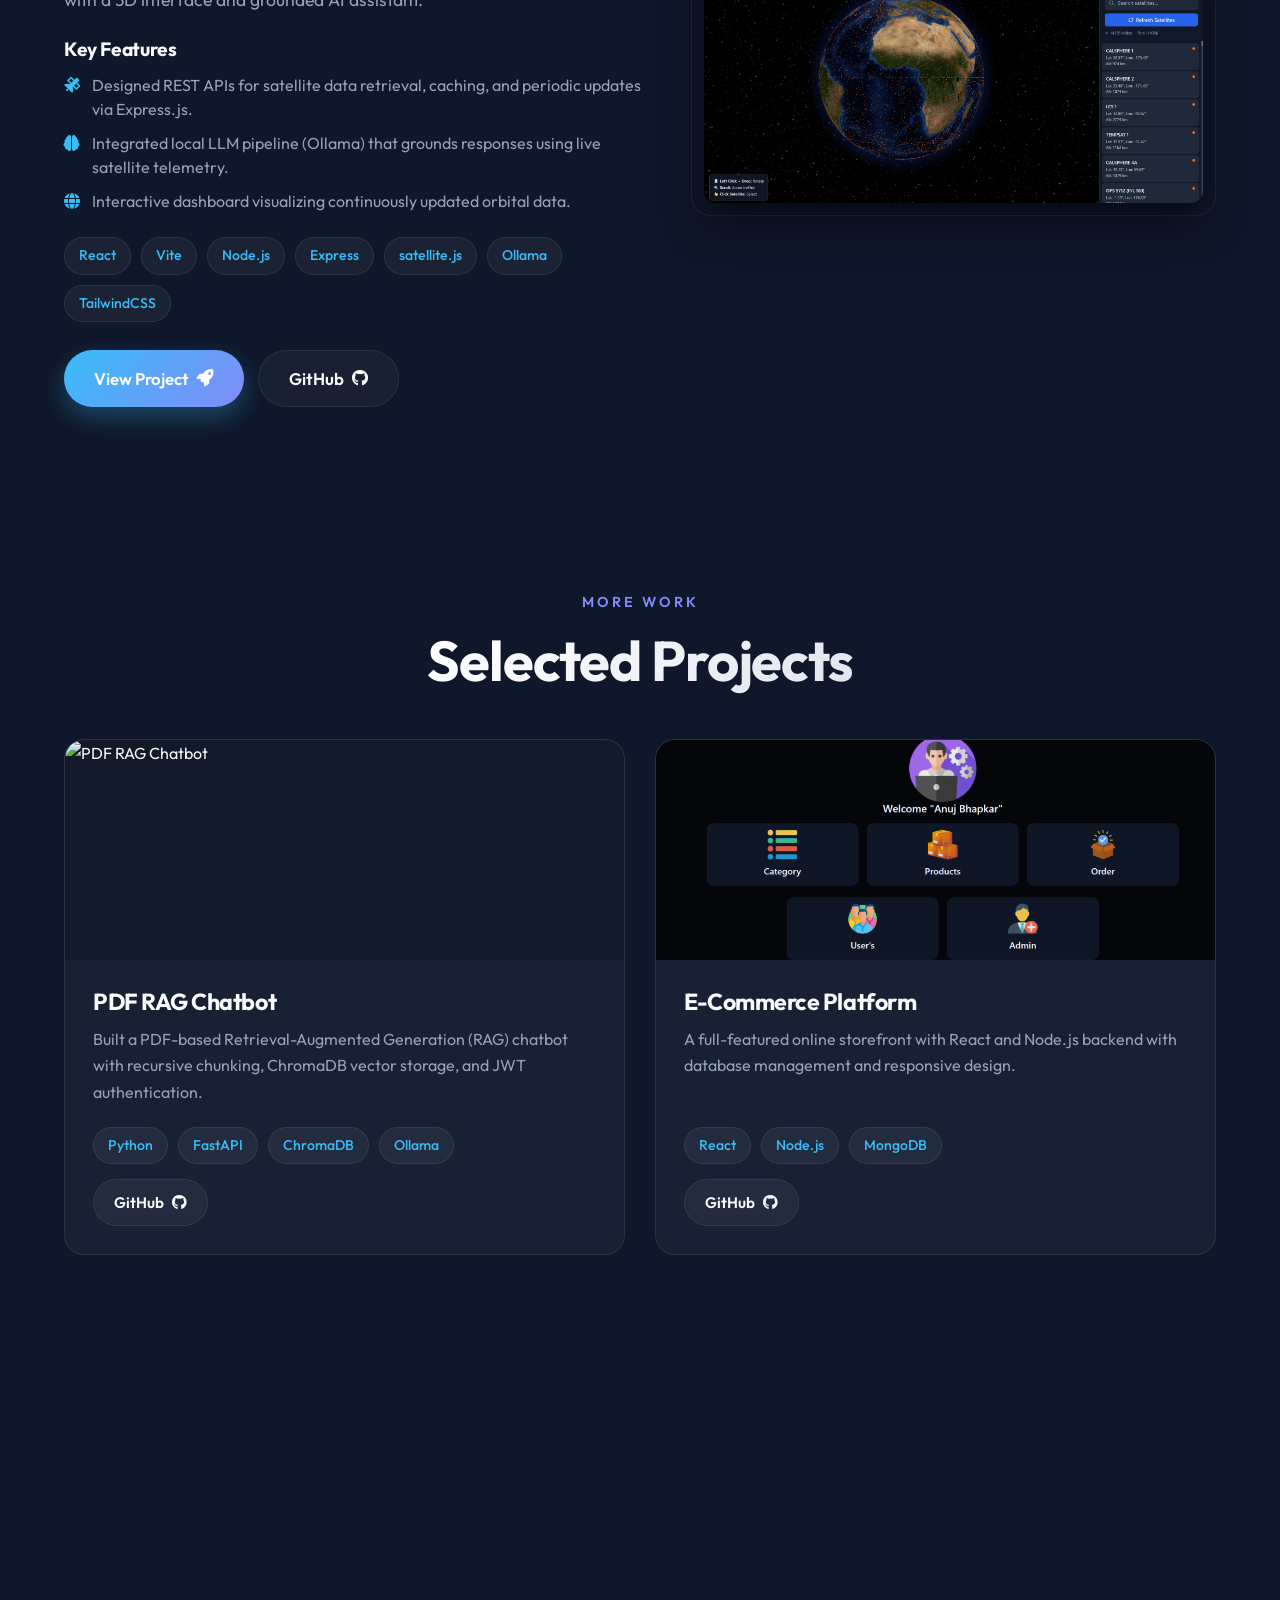
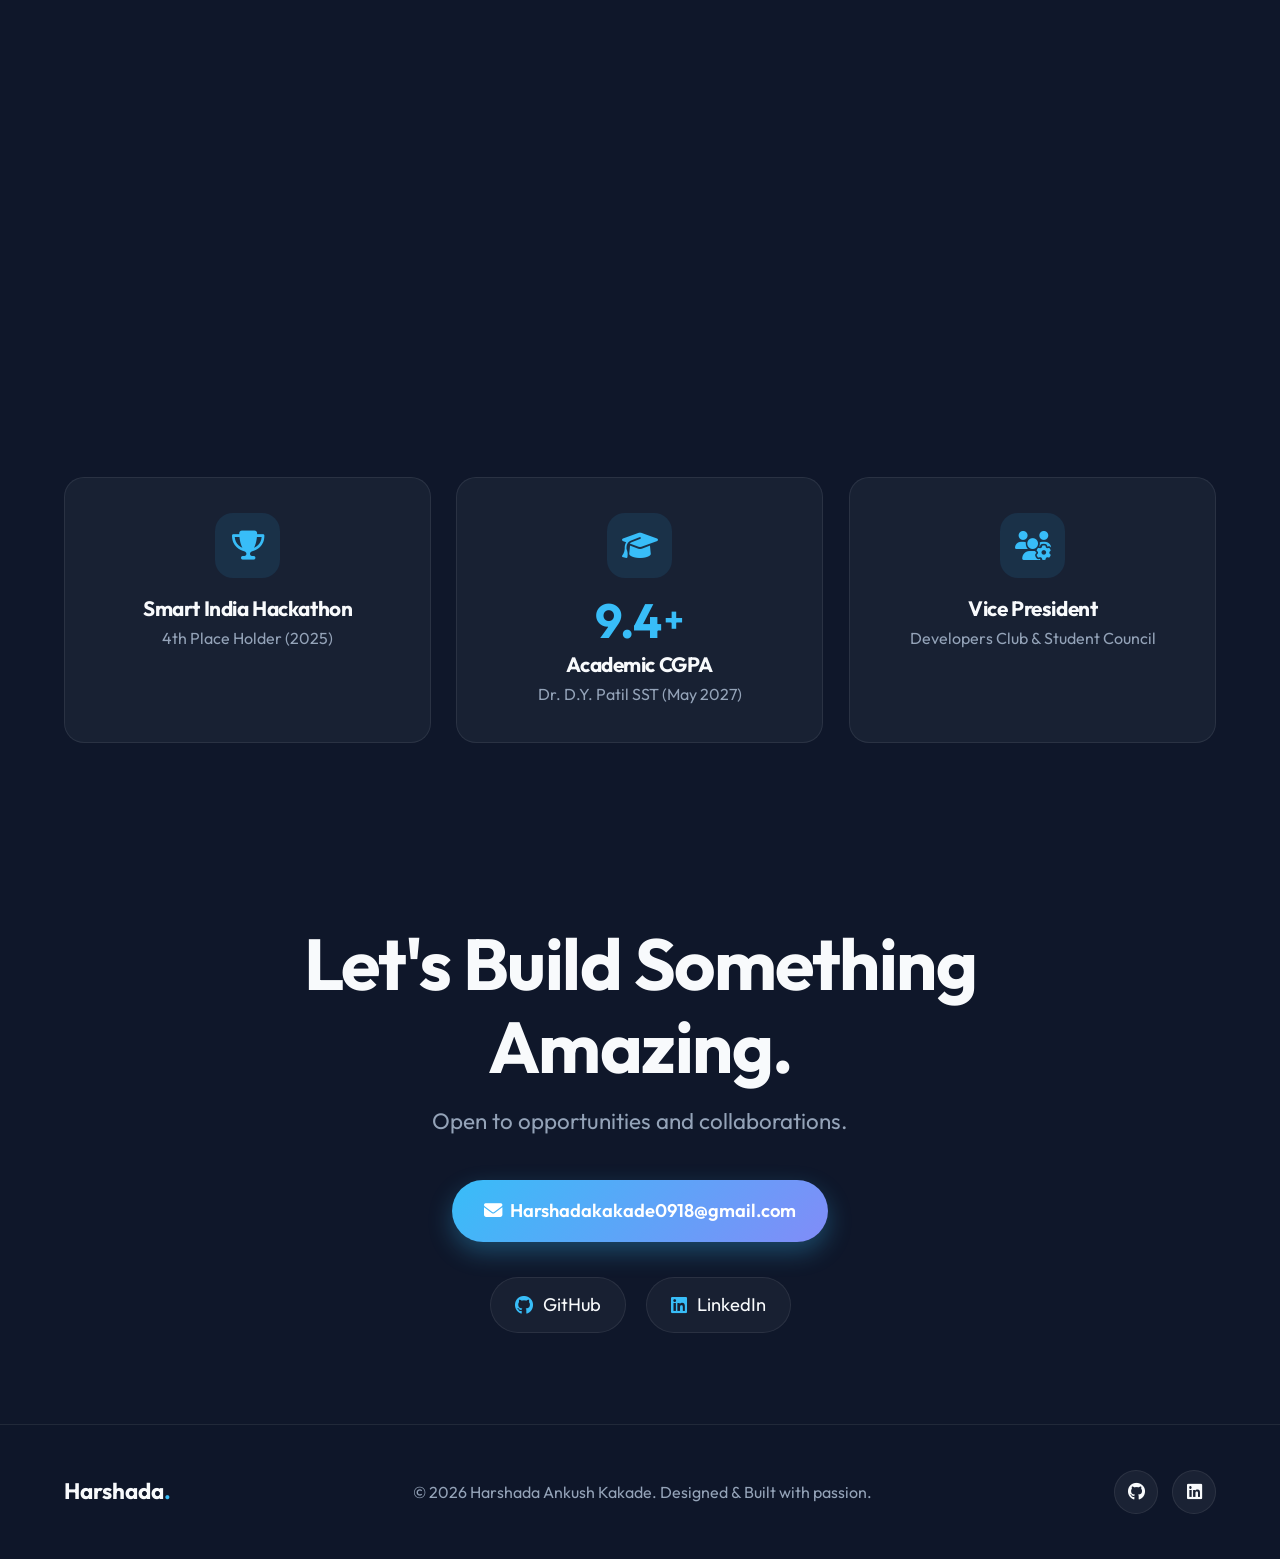
==== commit 46c95ba3: "Favicon" ====
--- a/index.html
+++ b/index.html
@@ -14,6 +14,9 @@
     <link rel="stylesheet" href="style.css">
     <!-- FontAwesome for standard icons -->
     <link rel="stylesheet" href="https://cdnjs.cloudflare.com/ajax/libs/font-awesome/6.4.0/css/all.min.css">
+    
+    <!-- Favicon -->
+    <link rel="icon" type="image/svg+xml" href="favicon.svg">
 </head>
 <body>
 
